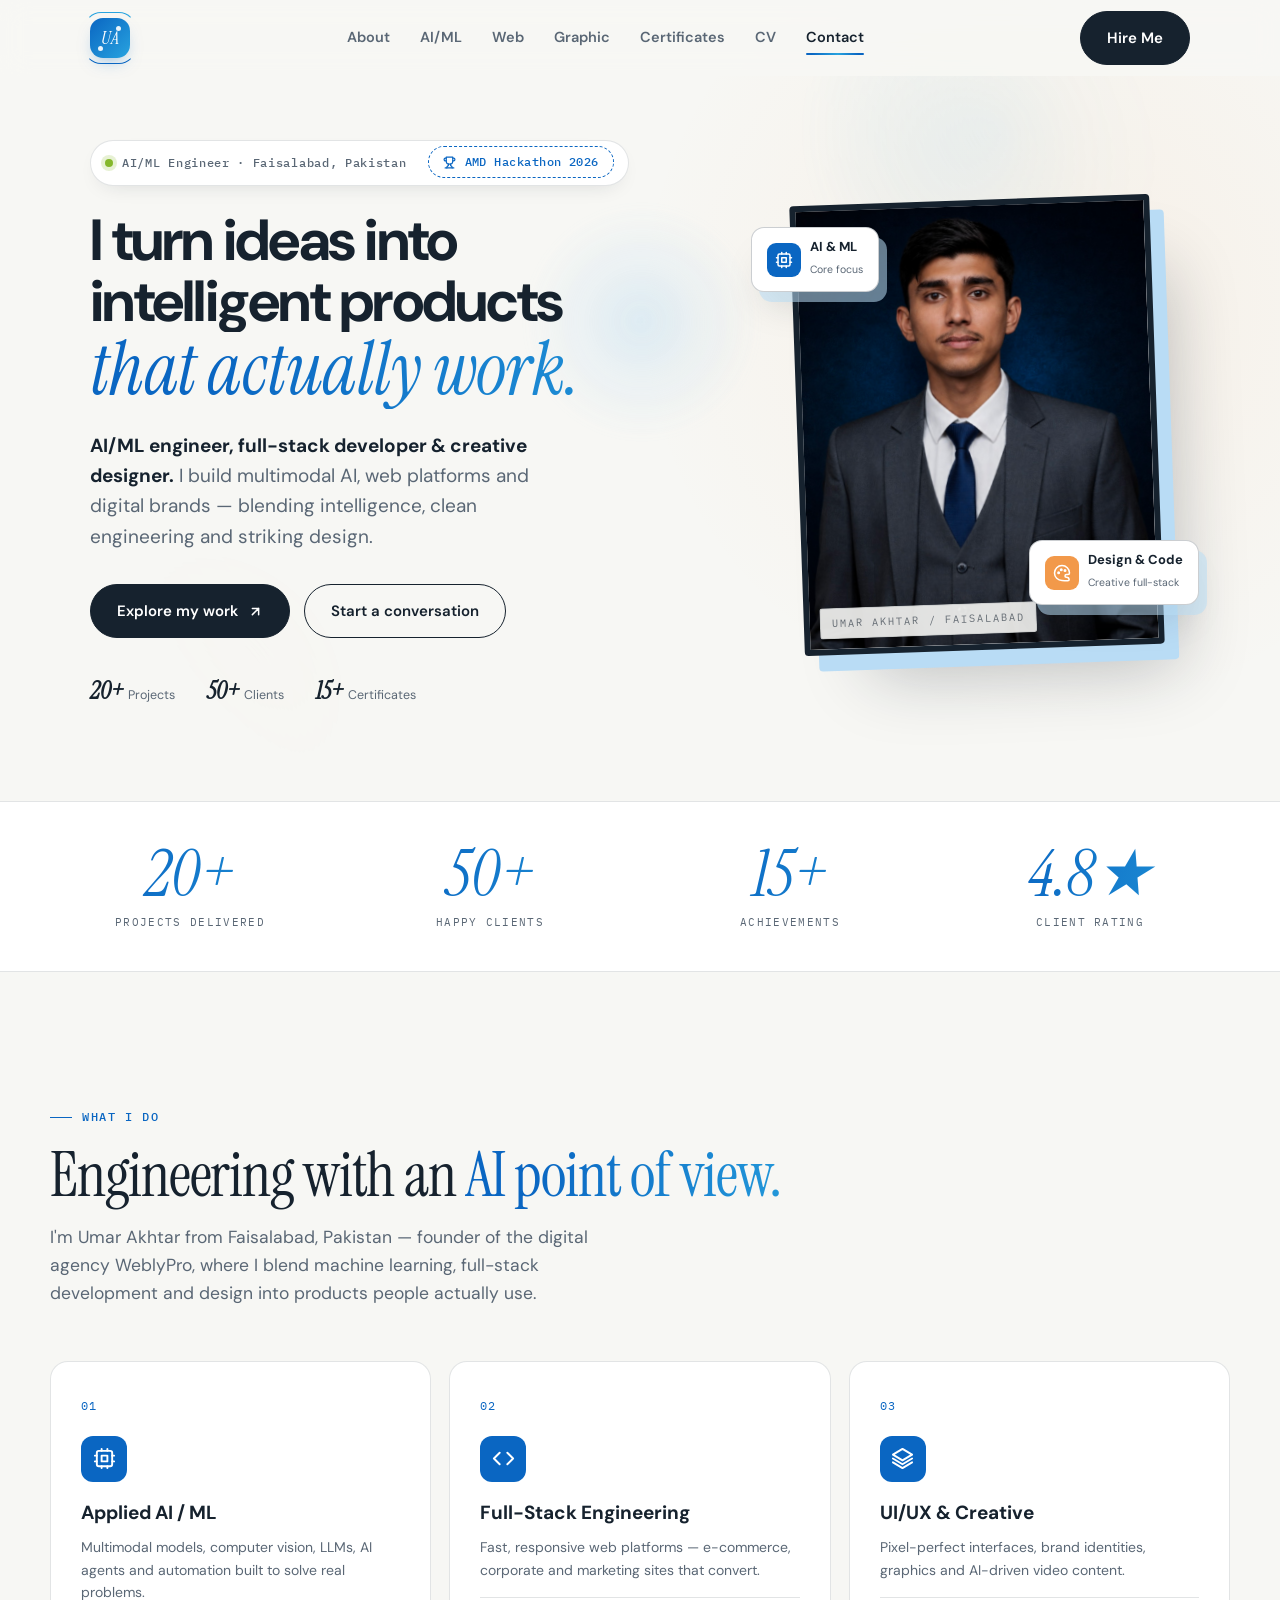
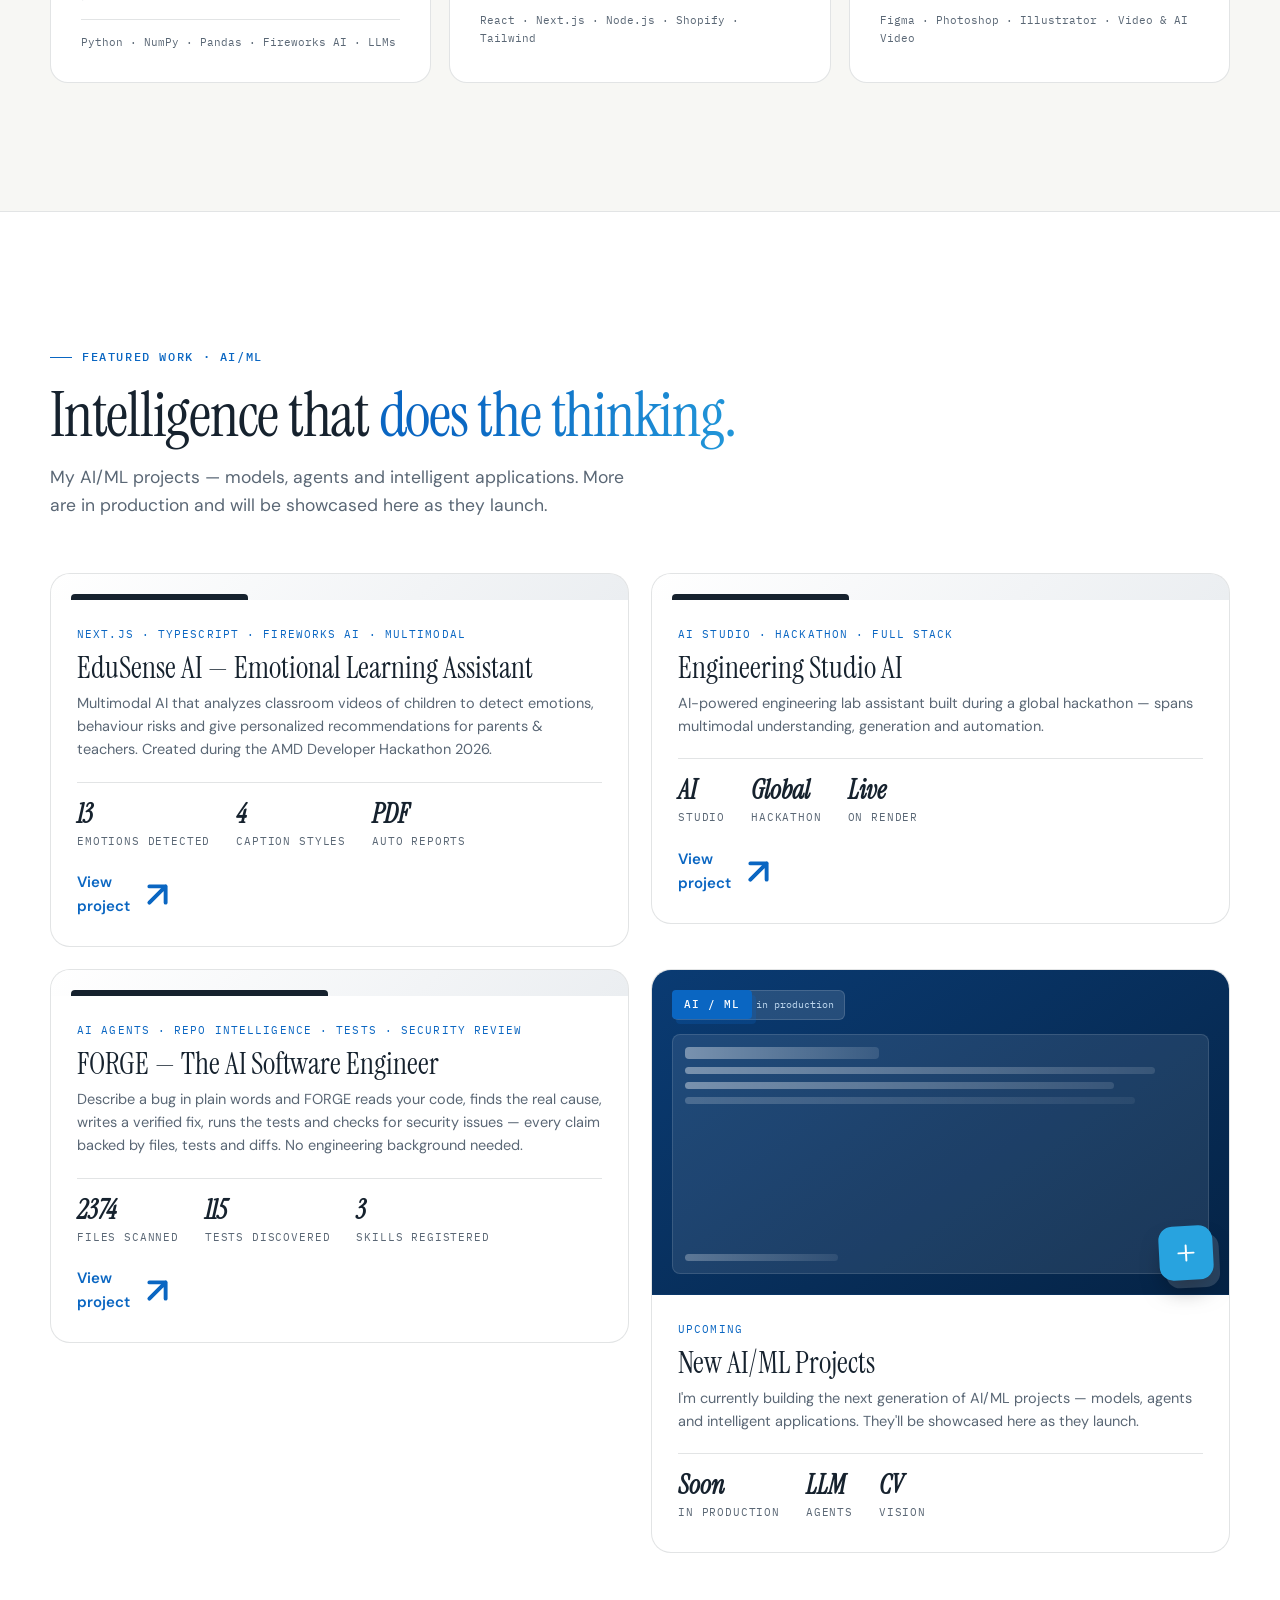
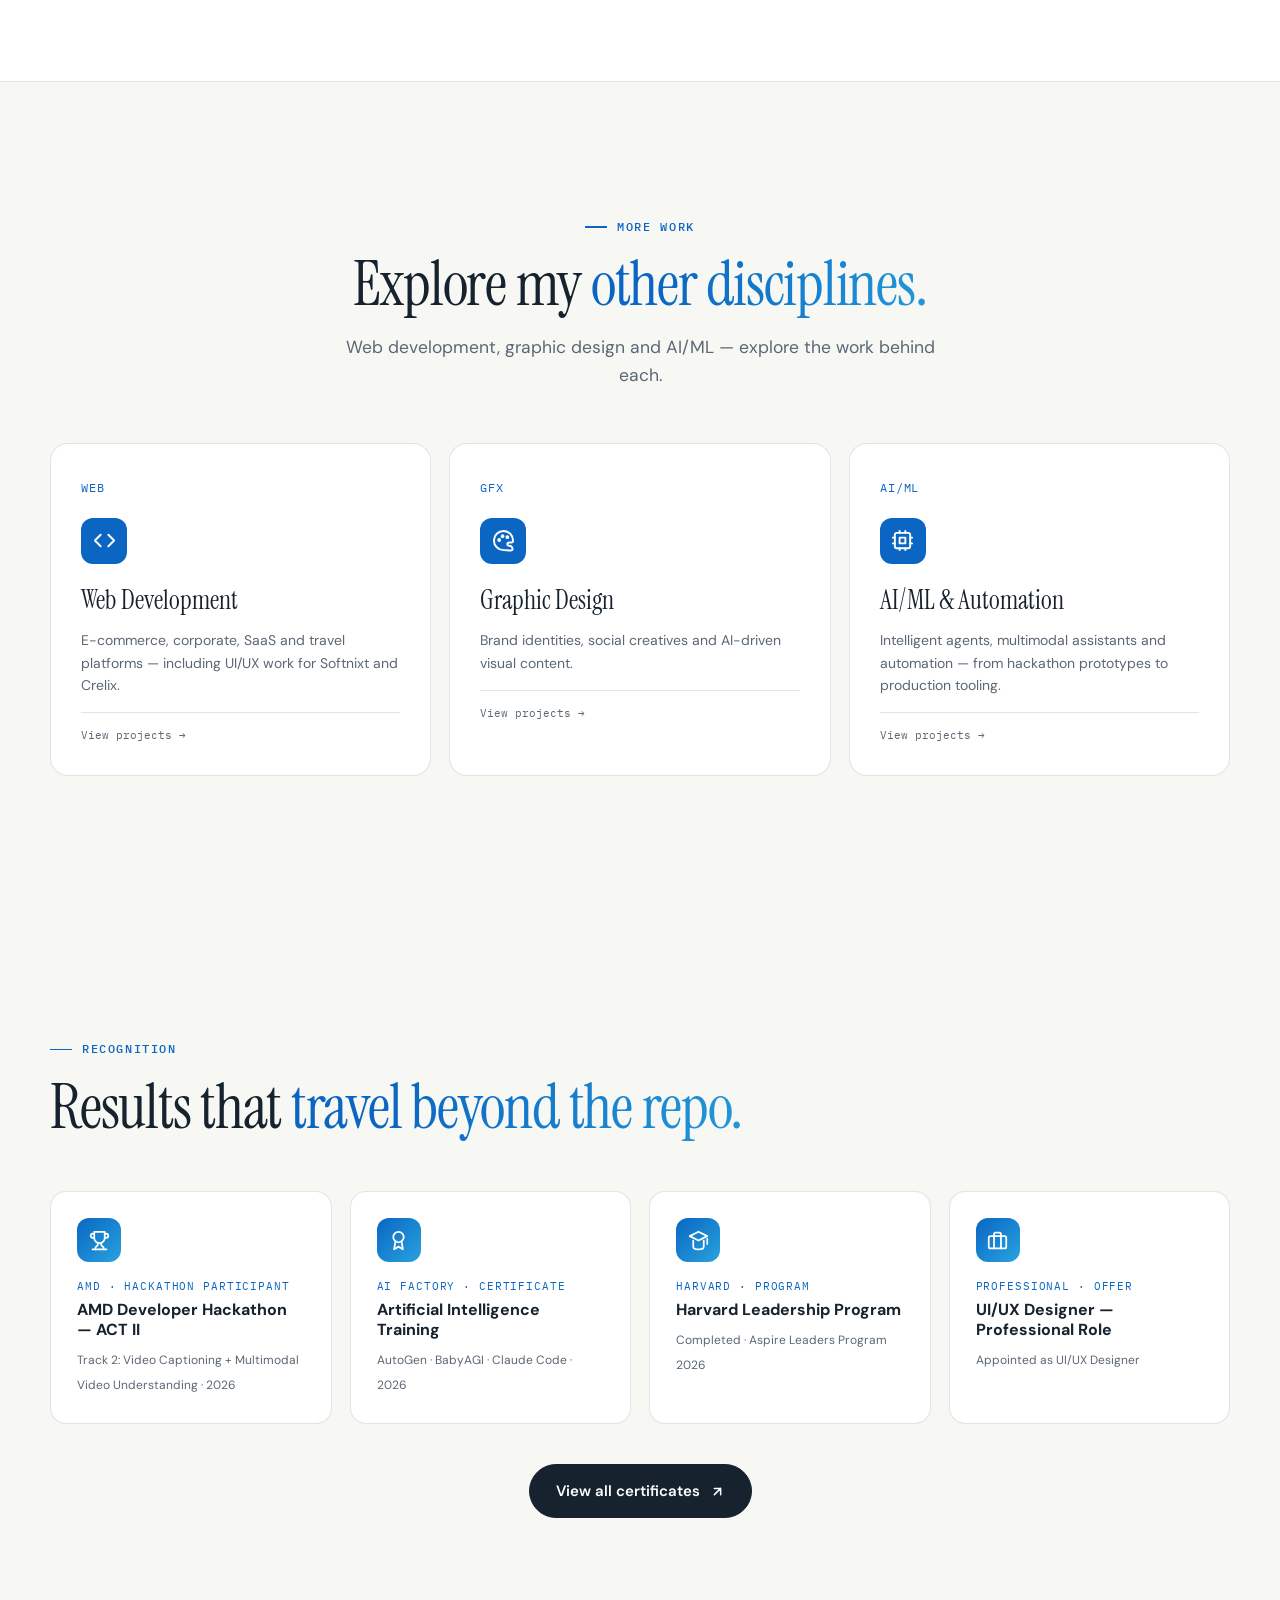
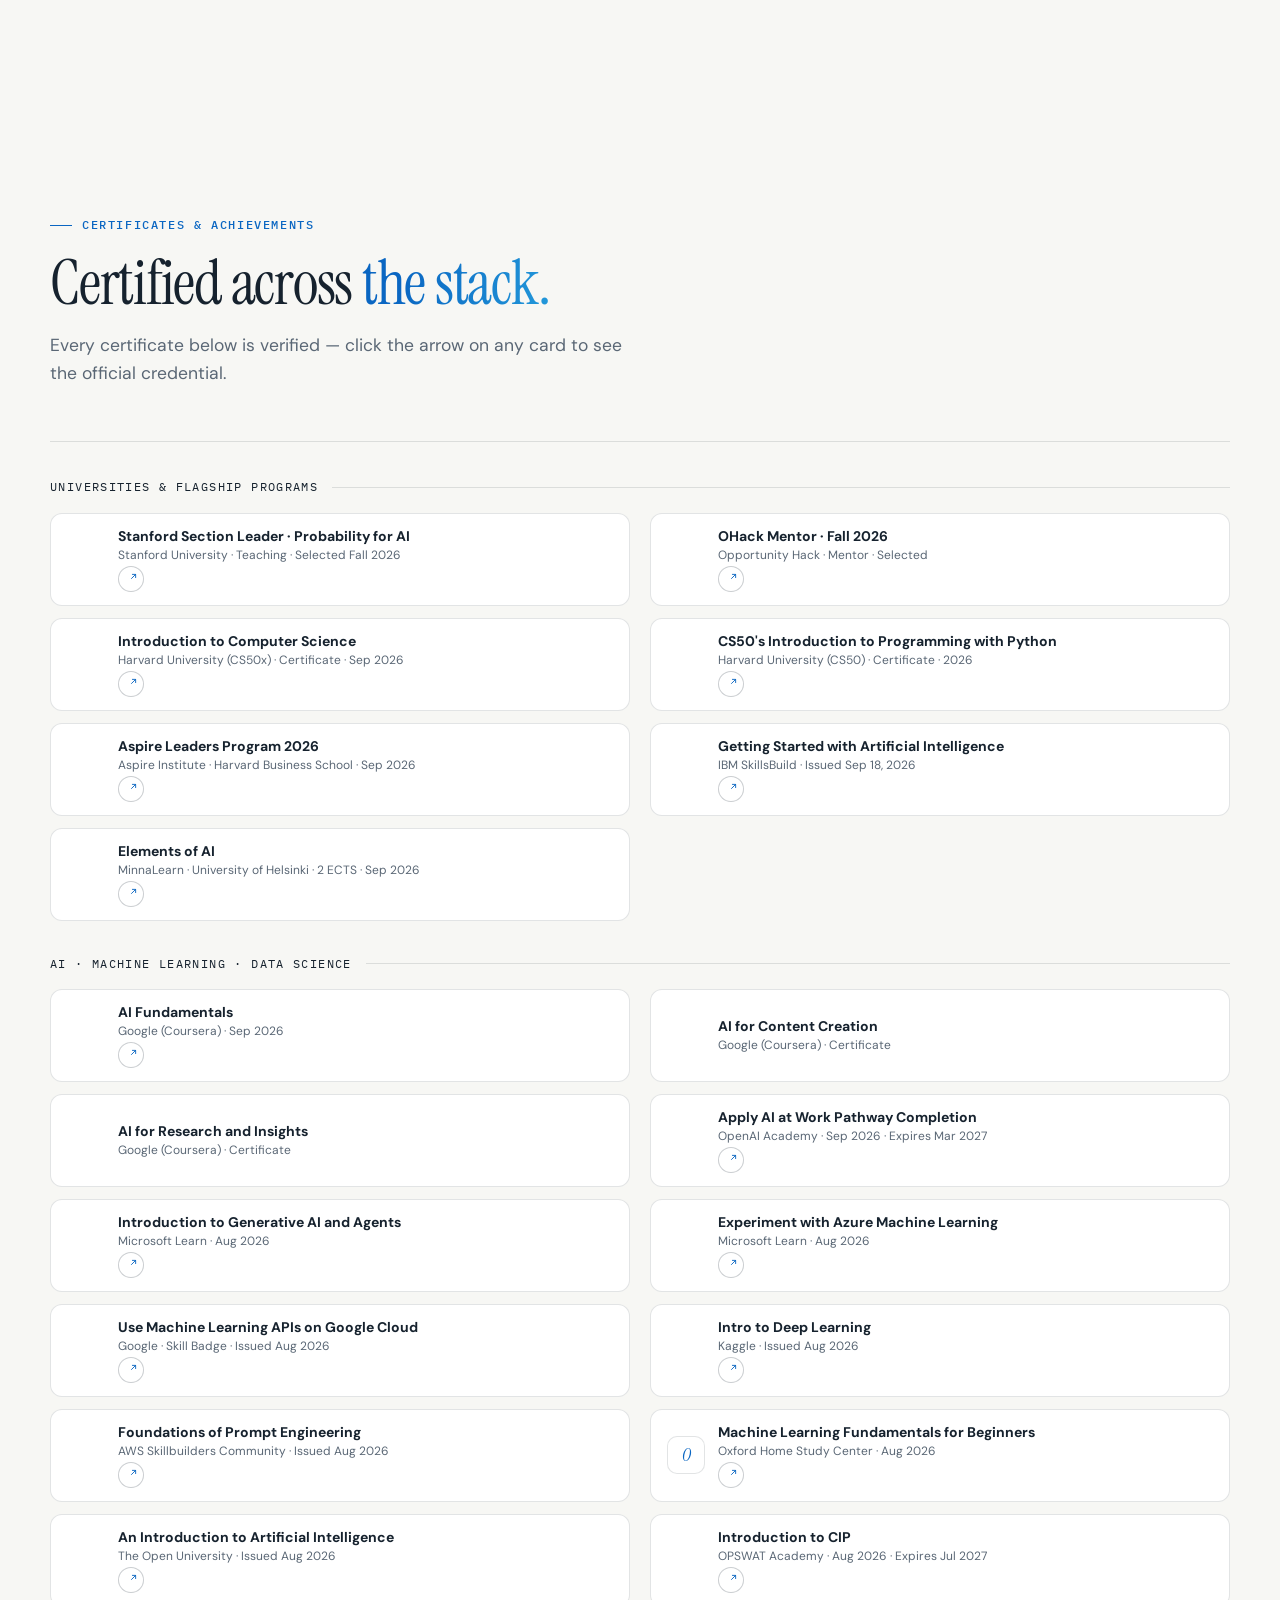
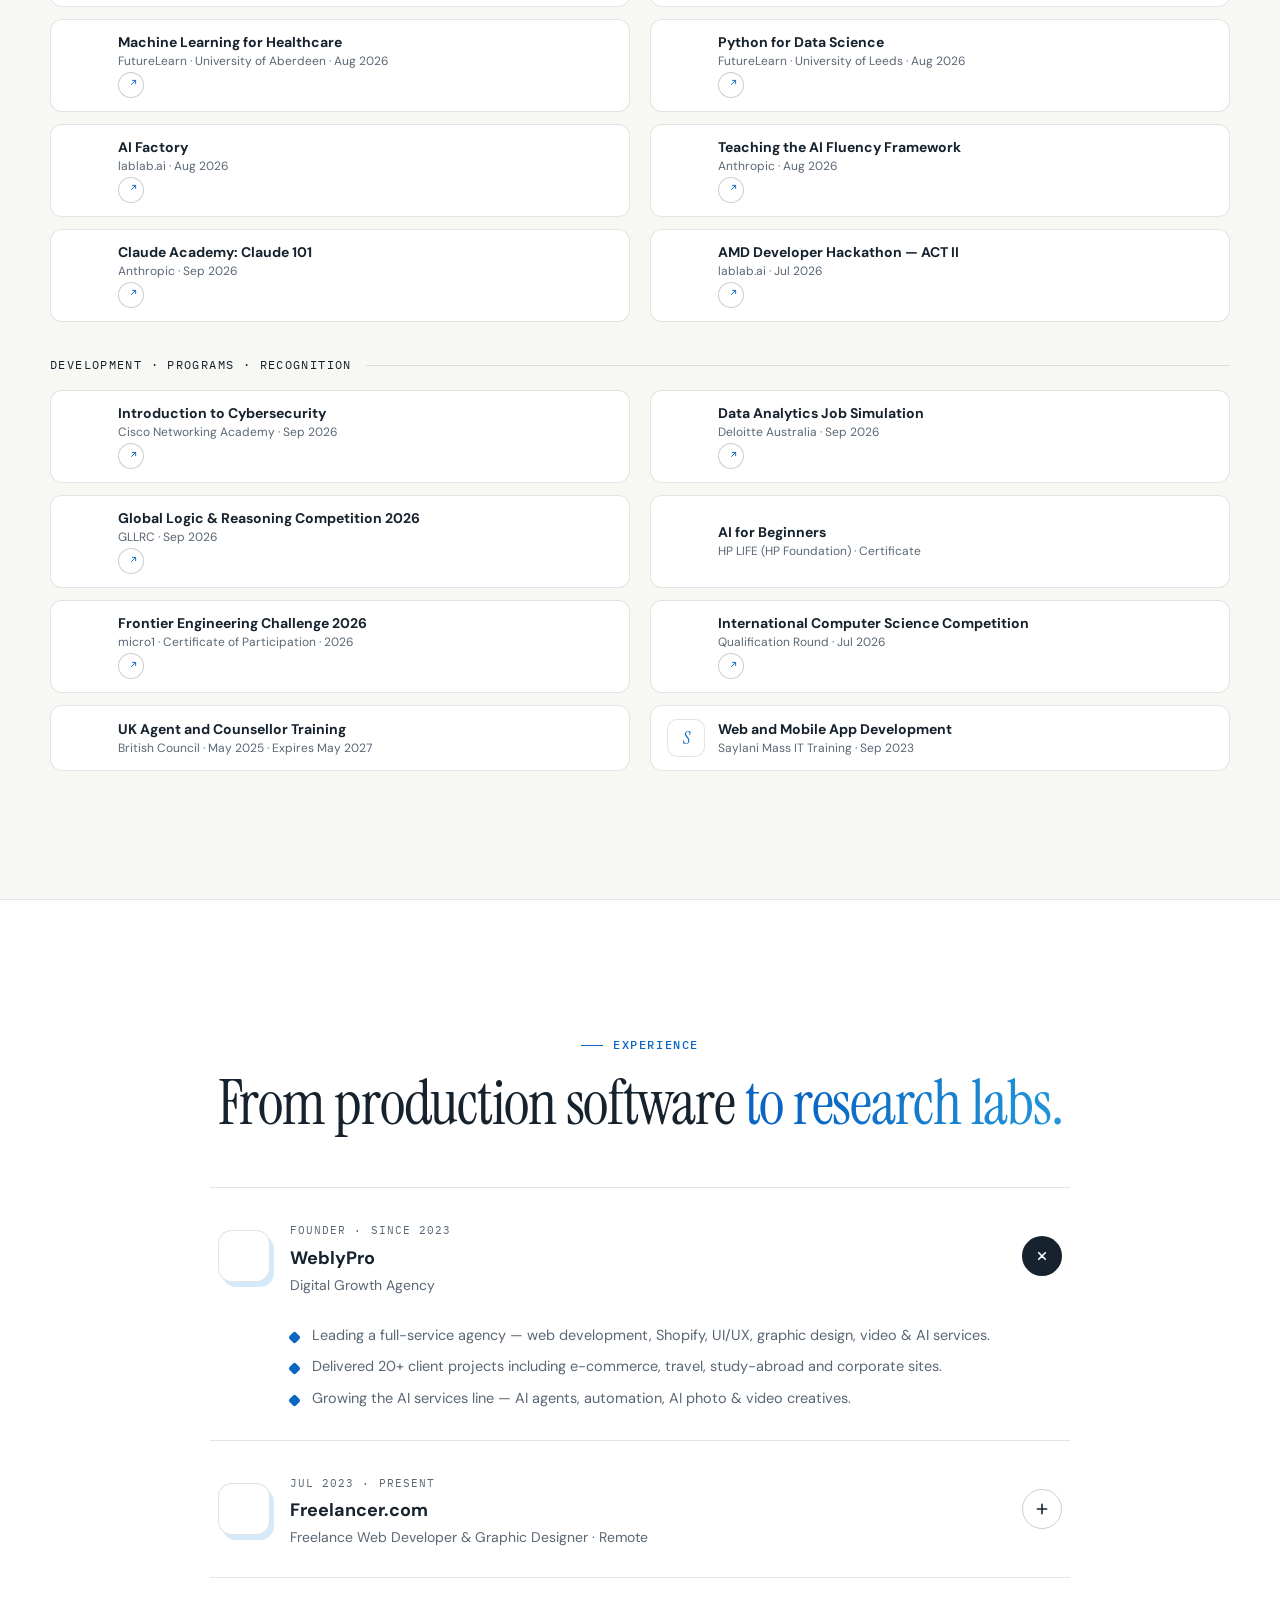
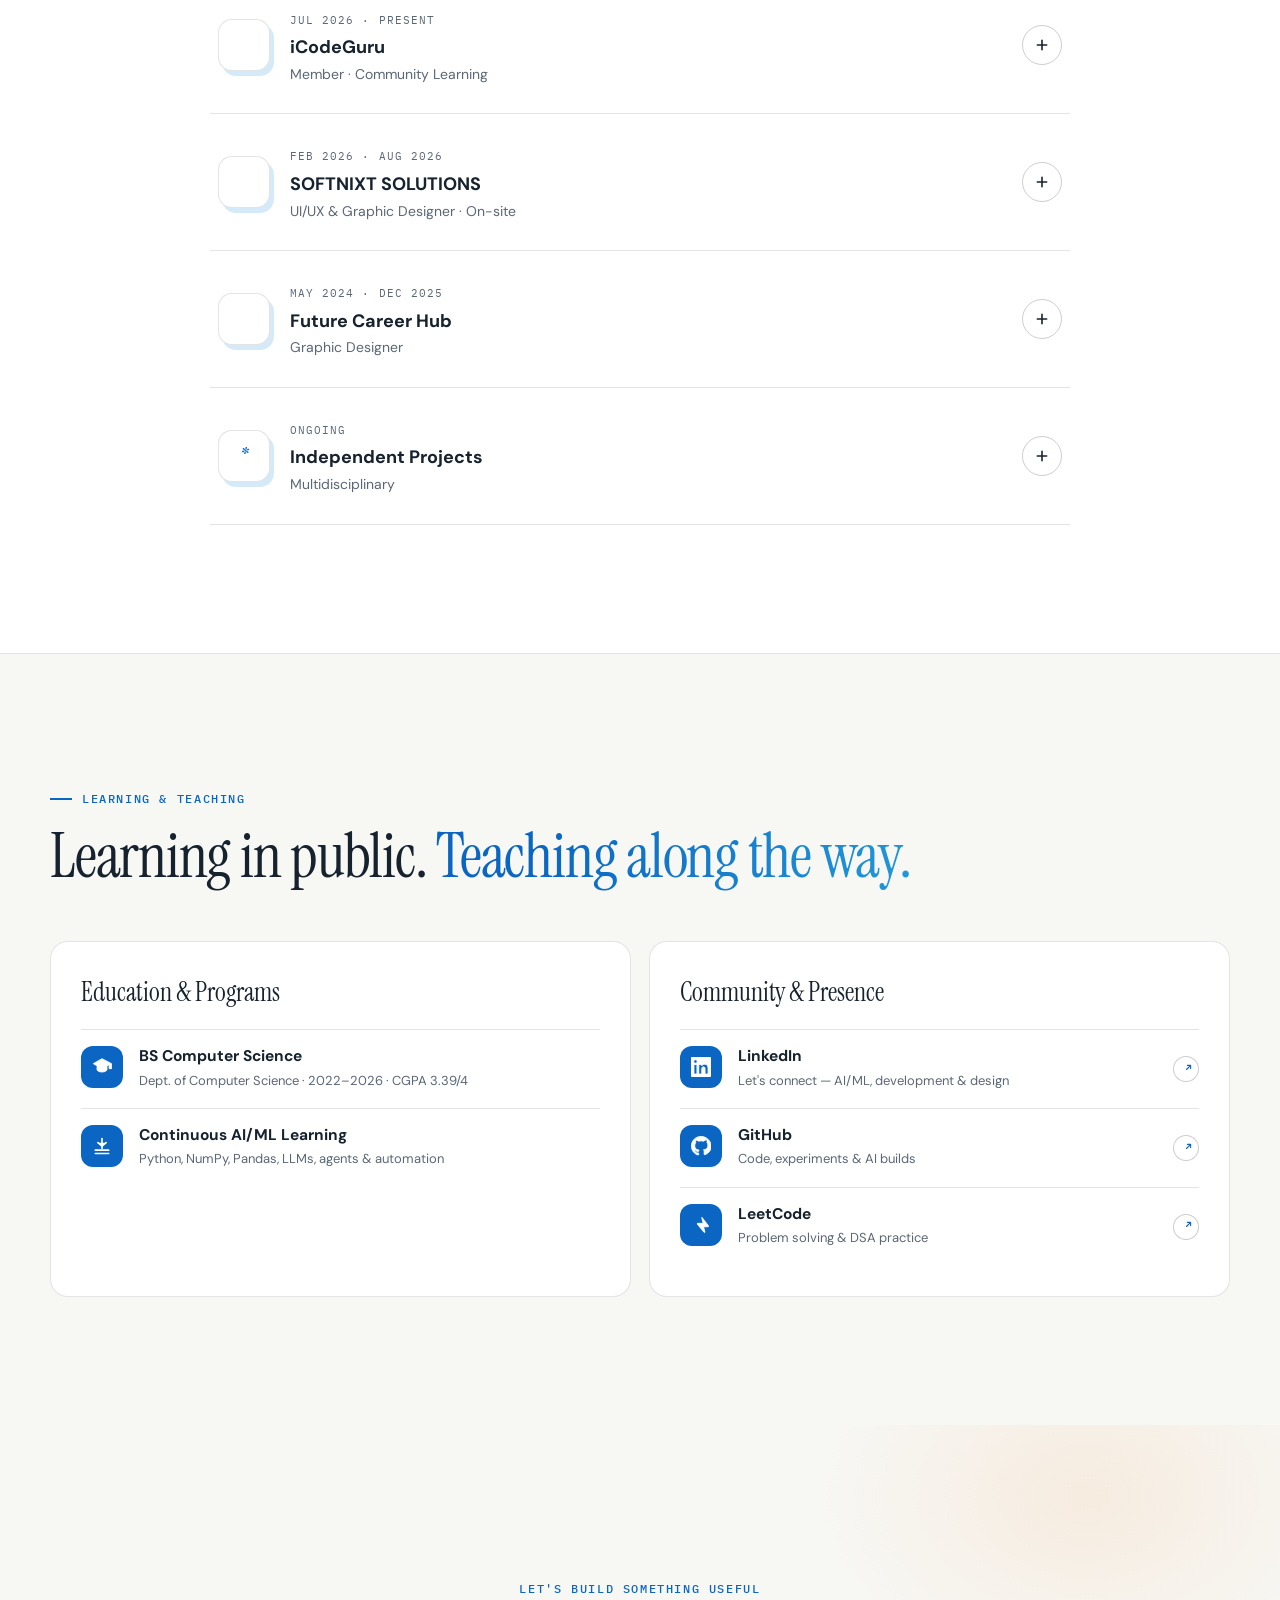
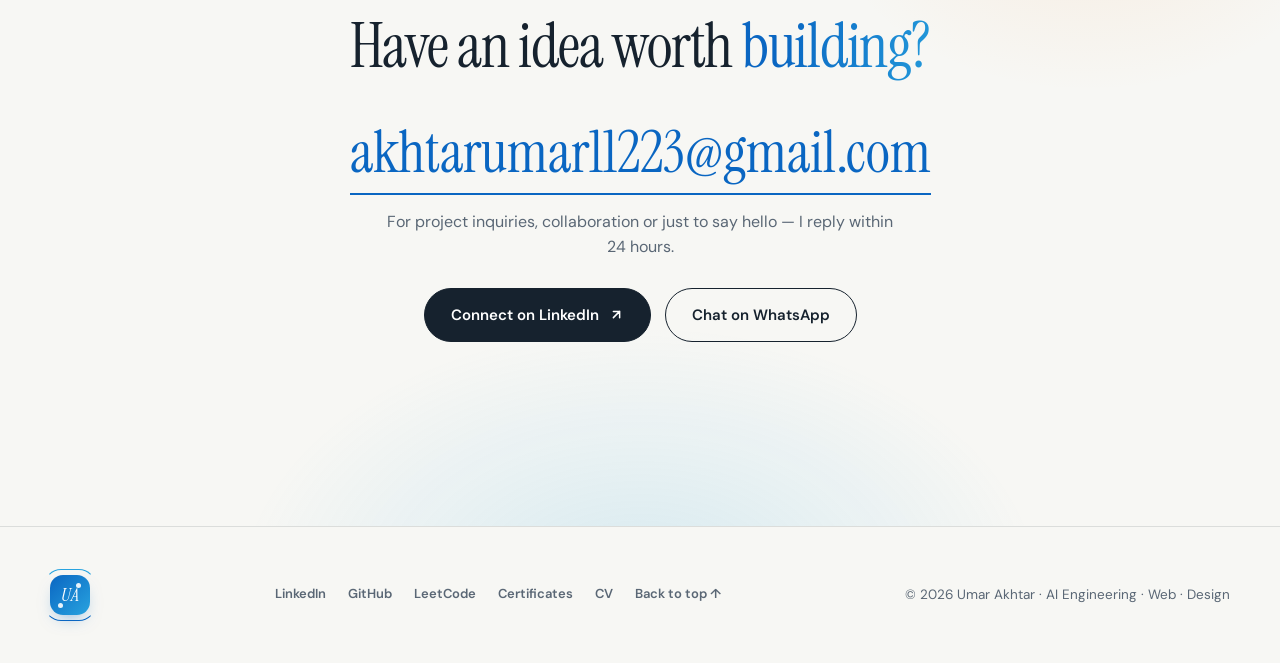
==== index.html @ bfa689cb "Point EduSense AI and Engineering Studio AI to lablab project pages" ====
<!DOCTYPE html>
<html lang="en">
<head>
 <meta charset="UTF-8" />
 <meta name="viewport" content="width=device-width, initial-scale=1" />
 <title>Umar Akhtar — AI/ML Engineer, Full-Stack Developer &amp; Creative Designer</title>
 <meta name="description" content="Umar Akhtar — AI/ML Engineer, Full-Stack Web Developer, UI/UX and Graphic Designer from Faisalabad, Pakistan. Building intelligent products with clean engineering and striking design." />
 <meta name="keywords" content="Umar Akhtar, AI ML Engineer, Full Stack Developer, UI UX Designer, Graphic Designer, Portfolio, Faisalabad, Harvard Leadership" />
 <meta name="author" content="Umar Akhtar" />
 <meta property="og:type" content="website" />
 <meta property="og:title" content="Umar Akhtar | AI/ML Engineer &amp; Creative Designer" />
 <meta property="og:description" content="AI/ML, Full-Stack Development, UI/UX and Graphic Design portfolio." />

 <link rel="preconnect" href="https://fonts.googleapis.com" />
 <link rel="preconnect" href="https://fonts.gstatic.com" crossorigin />
 <link href="https://fonts.googleapis.com/css2?family=DM+Sans:wght@400;500;600;700&family=Instrument+Serif:ital@0;1&family=IBM+Plex+Mono:wght@400;500;600&display=swap" rel="stylesheet" />
 <link rel="stylesheet" href="css/style.css" />
 <link rel="icon" type="image/svg+xml" href="assets/favicon.svg" />
</head>
<body>

 <div class="scroll-progress" id="scrollProgress"></div>

 <!-- ================= NAVBAR ================= -->
 <nav class="nav" id="nav">
  <div class="container nav-inner">
   <a href="#top" class="brand">
    <span class="brand-mark">UA<i class="mark-dot d1"></i><i class="mark-dot d2"></i></span>
   </a>
   <div class="nav-links" id="navLinks">
    <a href="#about">About</a>
    <a href="#projects" class="active">AI/ML</a>
    <a href="web.html">Web</a>
    <a href="graphic.html">Graphic</a>
    <a href="#certificates">Certificates</a>
    <a href="assets/Umar_Akhtar_CV.pdf" target="_blank" rel="noopener">CV</a>
    <a href="#contact">Contact</a>
   </div>
   <a href="#contact" class="nav-cta btn btn-primary">Hire Me</a>
   <button class="nav-toggle" id="navToggle" aria-label="Menu">
    <span></span><span></span><span></span>
   </button>
  </div>
 </nav>

 <!-- ================= HERO ================= -->
 <header class="hero" id="top">
  <div class="hero-blobs" aria-hidden="true"><span class="blob-1"></span><span class="blob-2"></span><span class="blob-3"></span></div>
  <div class="container hero-inner">
   <div>
    <span class="hero-badge">
     <span class="status-dot"></span>
     AI/ML Engineer · Faisalabad, Pakistan
     <span class="award-pill"><svg style="width:13px;height:13px;" viewBox="0 0 24 24" fill="none" stroke="currentColor" stroke-width="2.2" stroke-linecap="round" stroke-linejoin="round"><path d="M6 9H4.5a2.5 2.5 0 0 1 0-5H6"/><path d="M18 9h1.5a2.5 2.5 0 0 0 0-5H18"/><path d="M4 22h16"/><path d="M10 14.66V17c0 .55-.47.98-.97 1.21C7.85 18.75 7 20.24 7 22"/><path d="M14 14.66V17c0 .55.47.98.97 1.21C16.15 18.75 17 20.24 17 22"/><path d="M18 2H6v7a6 6 0 0 0 12 0V2z"/></svg> AMD Hackathon 2026</span>
    </span>
    <h1>
     <span class="line"><span>I turn ideas into</span></span>
     <span class="line"><span>intelligent products</span></span>
     <span class="line"><span><span class="grad-text">that actually work.</span></span></span>
    </h1>
    <p class="hero-sub">
     <b>AI/ML engineer, full-stack developer &amp; creative designer.</b> I build multimodal
     AI, web platforms and digital brands — blending intelligence, clean engineering and
     striking design.
    </p>
    <div class="hero-cta">
     <a href="#projects" class="btn btn-primary">
      Explore my work
      <svg viewBox="0 0 24 24" fill="none" stroke="currentColor" stroke-width="2.4" stroke-linecap="round" stroke-linejoin="round"><path d="M7 7h10v10M7 17 17 7"/></svg>
     </a>
     <a href="#contact" class="btn btn-ghost">Start a conversation</a>
    </div>
    <div class="hero-stats" style="display:flex;flex-wrap:wrap;gap:12px 32px;">
     <div class="stat" style="font-family:var(--serif);font-style:italic;font-size:24px;"><b>20+</b>&nbsp;<span style="font-family:var(--sans);font-style:normal;font-size:12.5px;color:var(--muted);">Projects</span></div>
     <div class="stat" style="font-family:var(--serif);font-style:italic;font-size:24px;"><b>50+</b>&nbsp;<span style="font-family:var(--sans);font-style:normal;font-size:12.5px;color:var(--muted);">Clients</span></div>
     <div class="stat" style="font-family:var(--serif);font-style:italic;font-size:24px;"><b>15+</b>&nbsp;<span style="font-family:var(--sans);font-style:normal;font-size:12.5px;color:var(--muted);">Certificates</span></div>
    </div>
   </div>

   <div class="hero-visual">
    <div class="photo-frame">
     <img class="parallax" src="assets/profile.jpg" alt="Umar Akhtar" data-parallax onerror="this.style.display='none'" />
     <div class="photo-caption">Umar Akhtar / Faisalabad</div>
    </div>
    <div class="float-chip chip-tl">
     <span class="ic"><svg viewBox="0 0 24 24" fill="none" stroke="currentColor" stroke-width="2" stroke-linecap="round" stroke-linejoin="round"><rect x="4" y="4" width="16" height="16" rx="2"/><rect x="9" y="9" width="6" height="6"/><path d="M15 2v2M15 20v2M2 15h2M2 9h2M20 15h2M20 9h2M9 2v2M9 20v2"/></svg></span>
     <div><b>AI &amp; ML</b><span>Core focus</span></div>
    </div>
    <div class="float-chip chip-br">
     <span class="ic"><svg viewBox="0 0 24 24" fill="none" stroke="currentColor" stroke-width="2" stroke-linecap="round" stroke-linejoin="round"><path d="M12 22a10 10 0 1 1 10-10c0 1.5-1 2-2 2h-2c-1.2 0-2 .8-2 2 0 .9.6 1.5 1.5 1.5H18c1.4 0 3.5 1 3.5 3.5S16 22 12 22z"/><circle cx="7.5" cy="11.5" r="1"/><circle cx="11" cy="7.5" r="1"/><circle cx="16" cy="8.5" r="1"/></svg></span>
     <div><b>Design &amp; Code</b><span>Creative full-stack</span></div>
    </div>
   </div>
  </div>
 </header>

 <!-- ================= PROOF BAR ================= -->
 <div class="proof">
  <div class="shell proof-grid">
   <div class="proof-item"><div class="num" data-count="20" data-suffix="+">0</div><div class="lbl">Projects delivered</div></div>
   <div class="proof-item"><div class="num" data-count="50" data-suffix="+">0</div><div class="lbl">Happy clients</div></div>
   <div class="proof-item"><div class="num" data-count="15" data-suffix="+">0</div><div class="lbl">Achievements</div></div>
   <div class="proof-item"><div class="num" data-count="4.8" data-suffix="★">0</div><div class="lbl">Client rating</div></div>
  </div>
 </div>

 <!-- ================= ABOUT ================= -->
 <section class="section" id="about">
  <div class="shell">
   <div class="sec-head">
    <span class="eyebrow">What I do</span>
    <h2 class="sec-title">Engineering with an <span class="grad-text">AI point of view.</span></h2>
    <p class="sec-lead">I'm Umar Akhtar from Faisalabad, Pakistan — founder of the digital agency WeblyPro, where I blend machine learning, full-stack development and design into products people actually use.</p>
   </div>
   <div class="cap-grid">
    <div class="cap-card reveal">
     <span class="idx">01</span>
     <span class="ic"><svg viewBox="0 0 24 24" fill="none" stroke="currentColor" stroke-width="2" stroke-linecap="round" stroke-linejoin="round"><rect x="4" y="4" width="16" height="16" rx="2"/><rect x="9" y="9" width="6" height="6"/><path d="M15 2v2M15 20v2M2 15h2M2 9h2M20 15h2M20 9h2M9 2v2M9 20v2"/></svg></span>
     <h3>Applied AI / ML</h3>
     <p>Multimodal models, computer vision, LLMs, AI agents and automation built to solve real problems.</p>
     <div class="stack">Python · NumPy · Pandas · Fireworks AI · LLMs</div>
    </div>
    <div class="cap-card reveal">
     <span class="idx">02</span>
     <span class="ic"><svg viewBox="0 0 24 24" fill="none" stroke="currentColor" stroke-width="2" stroke-linecap="round" stroke-linejoin="round"><path d="m16 18 6-6-6-6M8 6l-6 6 6 6"/></svg></span>
     <h3>Full-Stack Engineering</h3>
     <p>Fast, responsive web platforms — e-commerce, corporate and marketing sites that convert.</p>
     <div class="stack">React · Next.js · Node.js · Shopify · Tailwind</div>
    </div>
    <div class="cap-card reveal">
     <span class="idx">03</span>
     <span class="ic"><svg viewBox="0 0 24 24" fill="none" stroke="currentColor" stroke-width="2" stroke-linecap="round" stroke-linejoin="round"><path d="m12 2 10 6-10 6L2 8z"/><path d="m2 12 10 6 10-6"/><path d="m2 16 10 6 10-6"/></svg></span>
     <h3>UI/UX &amp; Creative</h3>
     <p>Pixel-perfect interfaces, brand identities, graphics and AI-driven video content.</p>
     <div class="stack">Figma · Photoshop · Illustrator · Video &amp; AI Video</div>
    </div>
   </div>
  </div>
 </section>

 <!-- ================= AI/ML PROJECTS ================= -->
 <section class="section section-alt" id="projects">
  <div class="shell">
   <div class="sec-head">
    <span class="eyebrow">Featured work · AI/ML</span>
    <h2 class="sec-title">Intelligence that <span class="grad-text">does the thinking.</span></h2>
    <p class="sec-lead">My AI/ML projects — models, agents and intelligent applications. More are in production and will be showcased here as they launch.</p>
   </div>

   <div class="projects-grid">

    <article class="project-card reveal">
     <div class="project-screenshot-wrapper">
      <img class="project-screenshot" src="https://res.cloudinary.com/dxx12rebk/image/upload/v1789370815/edusense_ai.png" alt="EduSense AI project screenshot" loading="lazy" />
      <span class="project-tag">AI / ML · Hackathon</span>
     </div>
     <div class="project-body">
      <div class="roles">Next.js · TypeScript · Fireworks AI · Multimodal</div>
      <h3>EduSense AI — Emotional Learning Assistant</h3>
      <p>Multimodal AI that analyzes classroom videos of children to detect emotions, behaviour risks and give personalized recommendations for parents &amp; teachers. Created during the AMD Developer Hackathon 2026.</p>
      <div class="project-metrics">
       <div><b>13</b><span>Emotions detected</span></div>
       <div><b>4</b><span>Caption styles</span></div>
       <div><b>PDF</b><span>Auto reports</span></div>
      </div>
<div class="project-links">
        <a class="btn-link" href="https://lablab.ai/ai-hackathons/amd-developer-hackathon-act-ii/innovaite/edusense-ai" target="_blank" rel="noopener">View project <svg viewBox="0 0 24 24" fill="none" stroke="currentColor" stroke-width="2.4" stroke-linecap="round" stroke-linejoin="round"><path d="M7 7h10v10M7 17 17 7"/></svg></a>
       </div>
     </div>
    </article>

    <article class="project-card reveal">
     <div class="project-screenshot-wrapper">
      <img class="project-screenshot" src="https://res.cloudinary.com/dxx12rebk/image/upload/v1789370816/engineering_ai.png" alt="Engineering Studio AI project screenshot" loading="lazy" />
      <span class="project-tag">AI / ML · Hackathon</span>
     </div>
     <div class="project-body">
      <div class="roles">AI Studio · Hackathon · Full Stack</div>
      <h3>Engineering Studio AI</h3>
      <p>AI-powered engineering lab assistant built during a global hackathon — spans multimodal understanding, generation and automation.</p>
      <div class="project-metrics">
       <div><b>AI</b><span>Studio</span></div>
       <div><b>Global</b><span>Hackathon</span></div>
       <div><b>Live</b><span>on Render</span></div>
      </div>
      <div class="project-links">
       <a class="btn-link" href="https://lablab.ai/ai-hackathons/nativebuilder-build-without-limits/x-dark-x/engineering-studio-ai-multi-agent-design-system" target="_blank" rel="noopener">View project <svg viewBox="0 0 24 24" fill="none" stroke="currentColor" stroke-width="2.4" stroke-linecap="round" stroke-linejoin="round"><path d="M7 7h10v10M7 17 17 7"/></svg></a>
      </div>
     </div>
    </article>

    <article class="project-card reveal">
     <div class="project-screenshot-wrapper">
      <img class="project-screenshot" src="https://res.cloudinary.com/dxx12rebk/image/upload/v1791270252/Forge-AI.png" alt="FORGE AI software engineer project screenshot" loading="lazy" />
      <span class="project-tag">AI / ML · IBM BOB 2 Hackathon</span>
     </div>
     <div class="project-body">
      <div class="roles">AI Agents · Repo Intelligence · Tests · Security Review</div>
      <h3>FORGE — The AI Software Engineer</h3>
      <p>Describe a bug in plain words and FORGE reads your code, finds the real cause, writes a verified fix, runs the tests and checks for security issues — every claim backed by files, tests and diffs. No engineering background needed.</p>
      <div class="project-metrics">
       <div><b>2374</b><span>Files scanned</span></div>
       <div><b>115</b><span>Tests discovered</span></div>
       <div><b>3</b><span>Skills registered</span></div>
      </div>
      <div class="project-links">
       <a class="btn-link" href="https://lablab.ai/ai-hackathons/ibm-bob-2-hackathon/forge-official/forge-ai-software-engineer" target="_blank" rel="noopener">View project <svg viewBox="0 0 24 24" fill="none" stroke="currentColor" stroke-width="2.4" stroke-linecap="round" stroke-linejoin="round"><path d="M7 7h10v10M7 17 17 7"/></svg></a>
      </div>
     </div>
    </article>

    <article class="project-card reveal">
     <div class="browser-vis dark">
      <div class="browser-bar"><i></i><i></i><i></i><span>ai · in production</span></div>
      <div class="page-skeleton"><i></i><i></i><i></i><i></i><i></i></div>
      <span class="project-tag live">AI / ML</span>
      <span class="watermark-ic"><svg viewBox="0 0 24 24" fill="none" stroke="currentColor" stroke-width="1.8" stroke-linecap="round" stroke-linejoin="round"><path d="M12 5v14M5 12h14"/></svg></span>
     </div>
     <div class="project-body">
      <div class="roles">Upcoming</div>
      <h3>New AI/ML Projects</h3>
      <p>I'm currently building the next generation of AI/ML projects — models, agents and intelligent applications. They'll be showcased here as they launch.</p>
      <div class="project-metrics">
       <div><b>Soon</b><span>In production</span></div>
       <div><b>LLM</b><span>Agents</span></div>
       <div><b>CV</b><span>Vision</span></div>
      </div>
     </div>
    </article>

   </div>
  </div>
 </section>

 <!-- ================= MORE WORK (other disciplines) ================= -->
 <section class="section" id="more-work">
  <div class="shell">
   <div class="sec-head center">
    <span class="eyebrow">More work</span>
    <h2 class="sec-title">Explore my <span class="grad-text">other disciplines.</span></h2>
    <p class="sec-lead">Web development, graphic design and AI/ML — explore the work behind each.</p>
   </div>
   <div class="cap-grid">
    <a class="cap-card reveal" href="web.html" style="display:block;text-decoration:none;">
     <span class="idx">WEB</span>
     <span class="ic"><svg viewBox="0 0 24 24" fill="none" stroke="currentColor" stroke-width="2" stroke-linecap="round" stroke-linejoin="round"><path d="m16 18 6-6-6-6M8 6l-6 6 6 6"/></svg></span>
     <h3 style="font-family:var(--serif);font-size:26px;font-weight:400;">Web Development</h3>
     <p>E-commerce, corporate, SaaS and travel platforms — including UI/UX work for Softnixt and Crelix.</p>
     <div class="stack">View projects →</div>
    </a>
    <a class="cap-card reveal" href="graphic.html" style="display:block;text-decoration:none;">
     <span class="idx">GFX</span>
     <span class="ic"><svg viewBox="0 0 24 24" fill="none" stroke="currentColor" stroke-width="2" stroke-linecap="round" stroke-linejoin="round"><path d="M12 22a10 10 0 1 1 10-10c0 1.5-1 2-2 2h-2c-1.2 0-2 .8-2 2 0 .9.6 1.5 1.5 1.5H18c1.4 0 3.5 1 3.5 3.5S16 22 12 22z"/><circle cx="7.5" cy="11.5" r="1"/><circle cx="11" cy="7.5" r="1"/><circle cx="16" cy="8.5" r="1"/></svg></span>
     <h3 style="font-family:var(--serif);font-size:26px;font-weight:400;">Graphic Design</h3>
     <p>Brand identities, social creatives and AI-driven visual content.</p>
     <div class="stack">View projects →</div>
    </a>
    <a class="cap-card reveal" href="#projects" style="display:block;text-decoration:none;">
     <span class="idx">AI/ML</span>
     <span class="ic"><svg viewBox="0 0 24 24" fill="none" stroke="currentColor" stroke-width="2" stroke-linecap="round" stroke-linejoin="round"><rect x="4" y="4" width="16" height="16" rx="2"/><rect x="9" y="9" width="6" height="6"/><path d="M9 2v2M15 2v2M9 20v2M15 20v2M2 9h2M2 15h2M20 9h2M20 15h2"/></svg></span>
     <h3 style="font-family:var(--serif);font-size:26px;font-weight:400;">AI/ML &amp; Automation</h3>
     <p>Intelligent agents, multimodal assistants and automation — from hackathon prototypes to production tooling.</p>
     <div class="stack">View projects →</div>
    </a>
   </div>
  </div>
 </section>

 <!-- ================= RECOGNITION ================= -->
 <section class="section" id="recognition">
  <div class="shell">
   <div class="sec-head">
    <span class="eyebrow">Recognition</span>
    <h2 class="sec-title">Results that <span class="grad-text">travel beyond the repo.</span></h2>
   </div>
   <div class="rec-grid">
    <div class="rec-cell reveal">
     <span class="trophy"><svg viewBox="0 0 24 24" fill="none" stroke="currentColor" stroke-width="2" stroke-linecap="round" stroke-linejoin="round"><path d="M6 9H4.5a2.5 2.5 0 0 1 0-5H6"/><path d="M18 9h1.5a2.5 2.5 0 0 0 0-5H18"/><path d="M4 22h16"/><path d="M10 14.66V17c0 .55-.47.98-.97 1.21C7.85 18.75 7 20.24 7 22"/><path d="M14 14.66V17c0 .55.47.98.97 1.21C16.15 18.75 17 20.24 17 22"/><path d="M18 2H6v7a6 6 0 0 0 12 0V2z"/></svg></span>
     <div class="org">AMD · Hackathon Participant</div>
     <h3>AMD Developer Hackathon — ACT II</h3>
     <span class="date">Track 2: Video Captioning + Multimodal Video Understanding · 2026</span>
    </div>
    <div class="rec-cell reveal">
     <span class="trophy"><svg viewBox="0 0 24 24" fill="none" stroke="currentColor" stroke-width="2" stroke-linecap="round" stroke-linejoin="round"><circle cx="12" cy="8" r="6"/><path d="M15.5 13 17 22l-5-3-5 3 1.5-9"/></svg></span>
     <div class="org">AI Factory · Certificate</div>
     <h3>Artificial Intelligence Training</h3>
     <span class="date">AutoGen · BabyAGI · Claude Code · 2026</span>
    </div>
    <div class="rec-cell reveal">
     <span class="trophy"><svg viewBox="0 0 24 24" fill="none" stroke="currentColor" stroke-width="2" stroke-linecap="round" stroke-linejoin="round"><path d="M22 10v6"/><path d="M12 2 2 7l10 5 10-5-10-5z"/><path d="M6 12v7c0 1.7 2.7 3 6 3s6-1.3 6-3v-7"/></svg></span>
     <div class="org">Harvard · Program</div>
     <h3>Harvard Leadership Program</h3>
     <span class="date">Completed · Aspire Leaders Program 2026</span>
    </div>
    <div class="rec-cell reveal">
     <span class="trophy"><svg viewBox="0 0 24 24" fill="none" stroke="currentColor" stroke-width="2" stroke-linecap="round" stroke-linejoin="round"><rect x="2" y="7" width="20" height="14" rx="2"/><path d="M16 21V5a2 2 0 0 0-2-2h-4a2 2 0 0 0-2 2v16"/></svg></span>
     <div class="org">Professional · Offer</div>
     <h3>UI/UX Designer — Professional Role</h3>
     <span class="date">Appointed as UI/UX Designer</span>
    </div>
</div>

   <div class="hero-cta" style="justify-content:center; margin-top:40px;">
    <a class="btn btn-primary" href="#certificates">
     View all certificates
     <svg viewBox="0 0 24 24" fill="none" stroke="currentColor" stroke-width="2.4" stroke-linecap="round" stroke-linejoin="round"><path d="M7 7h10v10M7 17 17 7"/></svg>
    </a>
   </div>
  </div>
 </section>

 <!-- ================= CERTIFICATES ================= -->
 <section class="section" id="certificates">
  <div class="shell">
   <div class="sec-head">
    <span class="eyebrow">Certificates &amp; achievements</span>
    <h2 class="sec-title">Certified across <span class="grad-text">the stack.</span></h2>
    <p class="sec-lead">Every certificate below is verified — click the arrow on any card to see the official credential.</p>
   </div>
   <div class="cert-list">
    <div class="cert-group-title">Universities &amp; Flagship Programs</div>

    <div class="cert-item reveal"><img class="ci-logo" src="https://www.google.com/s2/favicons?domain=stanford.edu&sz=128" alt="Stanford University logo" loading="lazy" /><div class="ci-main"><b>Stanford Section Leader · Probability for AI</b><span class="ci-org">Stanford University · Teaching · Selected Fall 2026</span><a class="cert-arrow" href="https://www.linkedin.com/posts/umar-akhtar-designer_stanford-stanforduniversity-probabilityforai-share-7512030167339257857-Ga8F/" target="_blank" rel="noopener" aria-label="Read more"><svg viewBox="0 0 24 24" fill="none" stroke="currentColor" stroke-width="2" stroke-linecap="round" stroke-linejoin="round"><path d="M14 3h7v7M21 3l-9 9"/></svg></a></div></div>

    <div class="cert-item reveal"><img class="ci-logo" src="https://favicon.im/ohack.dev" alt="Opportunity Hack logo" loading="lazy" /><div class="ci-main"><b>OHack Mentor · Fall 2026</b><span class="ci-org">Opportunity Hack · Mentor · Selected</span><a class="cert-arrow" href="https://www.ohack.dev/hack/fall-2026#mentor" target="_blank" rel="noopener" aria-label="Mentor role"><svg viewBox="0 0 24 24" fill="none" stroke="currentColor" stroke-width="2" stroke-linecap="round" stroke-linejoin="round"><path d="M14 3h7v7M21 3l-9 9"/></svg></a></div></div>

    <div class="cert-item reveal"><img class="ci-logo" src="https://www.google.com/s2/favicons?domain=cs50.harvard.edu&sz=128" alt="CS50 Harvard University logo" loading="lazy" /><div class="ci-main"><b>Introduction to Computer Science</b><span class="ci-org">Harvard University (CS50x) · Certificate · Sep 2026</span><a class="cert-arrow" href="https://certificates.cs50.io/be9165fc-79c2-4427-933a-a13b168ce696.pdf?size=letter" target="_blank" rel="noopener" aria-label="Verify credential"><svg viewBox="0 0 24 24" fill="none" stroke="currentColor" stroke-width="2" stroke-linecap="round" stroke-linejoin="round"><path d="M14 3h7v7M21 3l-9 9"/></svg></a></div></div>

    <div class="cert-item reveal"><img class="ci-logo" src="https://www.google.com/s2/favicons?domain=cs50.harvard.edu&sz=128" alt="CS50 Harvard University logo" loading="lazy" /><div class="ci-main"><b>CS50's Introduction to Programming with Python</b><span class="ci-org">Harvard University (CS50) · Certificate · 2026</span><a class="cert-arrow" href="https://cs50.harvard.edu/certificates/590f021f-2862-4814-ae52-b220c14a23fa" target="_blank" rel="noopener" aria-label="Verify credential"><svg viewBox="0 0 24 24" fill="none" stroke="currentColor" stroke-width="2" stroke-linecap="round" stroke-linejoin="round"><path d="M14 3h7v7M21 3l-9 9"/></svg></a></div></div>

    <div class="cert-item reveal"><img class="ci-logo" src="https://www.google.com/s2/favicons?domain=aspireleaders.org&sz=128" alt="Aspire Institute logo" loading="lazy" /><div class="ci-main"><b>Aspire Leaders Program 2026</b><span class="ci-org">Aspire Institute · Harvard Business School · Sep 2026</span><a class="cert-arrow" href="https://engage.aspireleaders.org/share/certificate/did:rcw:7996a522-92ea-4140-a43e-7c880ecd2a0c" target="_blank" rel="noopener" aria-label="Verify credential"><svg viewBox="0 0 24 24" fill="none" stroke="currentColor" stroke-width="2" stroke-linecap="round" stroke-linejoin="round"><path d="M14 3h7v7M21 3l-9 9"/></svg></a></div></div>

    <div class="cert-item reveal"><img class="ci-logo" src="https://www.google.com/s2/favicons?domain=ibm.com&sz=128" alt="IBM logo" loading="lazy" /><div class="ci-main"><b>Getting Started with Artificial Intelligence</b><span class="ci-org">IBM SkillsBuild · Issued Sep 18, 2026</span><a class="cert-arrow" href="https://www.credly.com/badges/9b95ddd4-0926-40f1-b869-2fca14b454e4" target="_blank" rel="noopener" aria-label="Verify credential"><svg viewBox="0 0 24 24" fill="none" stroke="currentColor" stroke-width="2" stroke-linecap="round" stroke-linejoin="round"><path d="M14 3h7v7M21 3l-9 9"/></svg></a></div></div>

    <div class="cert-item reveal"><img class="ci-logo" src="https://favicon.im/minnalearn.com" alt="MinnaLearn logo" loading="lazy" /><div class="ci-main"><b>Elements of AI</b><span class="ci-org">MinnaLearn · University of Helsinki · 2 ECTS · Sep 2026</span><a class="cert-arrow" href="https://certificates.mooc.fi/validate/q2an8d8rxg" target="_blank" rel="noopener" aria-label="Verify credential"><svg viewBox="0 0 24 24" fill="none" stroke="currentColor" stroke-width="2" stroke-linecap="round" stroke-linejoin="round"><path d="M14 3h7v7M21 3l-9 9"/></svg></a></div></div>

    <div class="cert-group-title">AI · Machine Learning · Data Science</div>

    <div class="cert-item reveal"><img class="ci-logo" src="https://www.google.com/s2/favicons?domain=google.com&sz=128" alt="Google logo" loading="lazy" /><div class="ci-main"><b>AI Fundamentals</b><span class="ci-org">Google (Coursera) · Sep 2026</span><a class="cert-arrow" href="https://www.coursera.org/account/accomplishments/verify/DO7OIMCGWB6C" target="_blank" rel="noopener" aria-label="Verify credential"><svg viewBox="0 0 24 24" fill="none" stroke="currentColor" stroke-width="2" stroke-linecap="round" stroke-linejoin="round"><path d="M14 3h7v7M21 3l-9 9"/></svg></a></div></div>

    <div class="cert-item reveal"><img class="ci-logo" src="https://www.google.com/s2/favicons?domain=google.com&sz=128" alt="Google logo" loading="lazy" /><div class="ci-main"><b>AI for Content Creation</b><span class="ci-org">Google (Coursera) · Certificate</span></div></div>

    <div class="cert-item reveal"><img class="ci-logo" src="https://www.google.com/s2/favicons?domain=google.com&sz=128" alt="Google logo" loading="lazy" /><div class="ci-main"><b>AI for Research and Insights</b><span class="ci-org">Google (Coursera) · Certificate</span></div></div>

    <div class="cert-item reveal"><img class="ci-logo" src="https://www.google.com/s2/favicons?domain=openai.com&sz=128" alt="OpenAI logo" loading="lazy" /><div class="ci-main"><b>Apply AI at Work Pathway Completion</b><span class="ci-org">OpenAI Academy · Sep 2026 · Expires Mar 2027</span><a class="cert-arrow" href="https://oaiacademy.credential.net/60636c7a-683b-40a6-b88f-0b9df677d976#acc.uNDYZjc7" target="_blank" rel="noopener" aria-label="Verify credential"><svg viewBox="0 0 24 24" fill="none" stroke="currentColor" stroke-width="2" stroke-linecap="round" stroke-linejoin="round"><path d="M14 3h7v7M21 3l-9 9"/></svg></a></div></div>

    <div class="cert-item reveal"><img class="ci-logo" src="https://www.google.com/s2/favicons?domain=microsoft.com&sz=128" alt="Microsoft logo" loading="lazy" /><div class="ci-main"><b>Introduction to Generative AI and Agents</b><span class="ci-org">Microsoft Learn · Aug 2026</span><a class="cert-arrow" href="https://learn.microsoft.com/en-us/users/umarakhtar-3833/achievements/vshx2q8m?ref=https%3A%2F%2Fwww.linkedin.com%2F" target="_blank" rel="noopener" aria-label="Verify credential"><svg viewBox="0 0 24 24" fill="none" stroke="currentColor" stroke-width="2" stroke-linecap="round" stroke-linejoin="round"><path d="M14 3h7v7M21 3l-9 9"/></svg></a></div></div>

    <div class="cert-item reveal"><img class="ci-logo" src="https://www.google.com/s2/favicons?domain=microsoft.com&sz=128" alt="Microsoft logo" loading="lazy" /><div class="ci-main"><b>Experiment with Azure Machine Learning</b><span class="ci-org">Microsoft Learn · Aug 2026</span><a class="cert-arrow" href="https://learn.microsoft.com/en-us/users/umarakhtar-3833/achievements/7d9wrsbz?ref=https%3A%2F%2Fwww.linkedin.com%2F" target="_blank" rel="noopener" aria-label="Verify credential"><svg viewBox="0 0 24 24" fill="none" stroke="currentColor" stroke-width="2" stroke-linecap="round" stroke-linejoin="round"><path d="M14 3h7v7M21 3l-9 9"/></svg></a></div></div>

    <div class="cert-item reveal"><img class="ci-logo" src="https://favicon.im/google.com" alt="Google logo" loading="lazy" /><div class="ci-main"><b>Use Machine Learning APIs on Google Cloud</b><span class="ci-org">Google · Skill Badge · Issued Aug 2026</span><a class="cert-arrow" href="https://www.credly.com/badges/61113eef-450f-4c91-9ad5-545ae4b2e867/linked_in_profile" target="_blank" rel="noopener" aria-label="Verify credential"><svg viewBox="0 0 24 24" fill="none" stroke="currentColor" stroke-width="2" stroke-linecap="round" stroke-linejoin="round"><path d="M14 3h7v7M21 3l-9 9"/></svg></a></div></div>

    <div class="cert-item reveal"><img class="ci-logo" src="https://favicon.im/kaggle.com" alt="Kaggle logo" loading="lazy" /><div class="ci-main"><b>Intro to Deep Learning</b><span class="ci-org">Kaggle · Issued Aug 2026</span><a class="cert-arrow" href="https://www.kaggle.com/learn/certification/umarakhtar00/intro-to-deep-learning" target="_blank" rel="noopener" aria-label="Verify credential"><svg viewBox="0 0 24 24" fill="none" stroke="currentColor" stroke-width="2" stroke-linecap="round" stroke-linejoin="round"><path d="M14 3h7v7M21 3l-9 9"/></svg></a></div></div>

    <div class="cert-item reveal"><img class="ci-logo" src="https://favicon.im/skillbuilder.aws" alt="AWS Skillbuilder logo" loading="lazy" /><div class="ci-main"><b>Foundations of Prompt Engineering</b><span class="ci-org">AWS Skillbuilders Community · Issued Aug 2026</span><a class="cert-arrow" href="https://drive.google.com/file/d/12GTcjqY87mibxZuol24gnOJAKCZM8T4a/view" target="_blank" rel="noopener" aria-label="Verify credential"><svg viewBox="0 0 24 24" fill="none" stroke="currentColor" stroke-width="2" stroke-linecap="round" stroke-linejoin="round"><path d="M14 3h7v7M21 3l-9 9"/></svg></a></div></div>

    <div class="cert-item reveal"><span class="ci-badge">O</span><div class="ci-main"><b>Machine Learning Fundamentals for Beginners</b><span class="ci-org">Oxford Home Study Center · Aug 2026</span><a class="cert-arrow" href="https://drive.google.com/file/d/1d8yItB7KLHiJ_7Ug4GX1fWsQzvDTvRZ-/view" target="_blank" rel="noopener" aria-label="Verify credential"><svg viewBox="0 0 24 24" fill="none" stroke="currentColor" stroke-width="2" stroke-linecap="round" stroke-linejoin="round"><path d="M14 3h7v7M21 3l-9 9"/></svg></a></div></div>

    <div class="cert-item reveal"><img class="ci-logo" src="https://favicon.im/open.ac.uk" alt="The Open University logo" loading="lazy" /><div class="ci-main"><b>An Introduction to Artificial Intelligence</b><span class="ci-org">The Open University · Issued Aug 2026</span><a class="cert-arrow" href="https://www.open.edu/openlearn/education-development/ai-matters/content-section-overview?active-tab=description-tab" target="_blank" rel="noopener" aria-label="Verify credential"><svg viewBox="0 0 24 24" fill="none" stroke="currentColor" stroke-width="2" stroke-linecap="round" stroke-linejoin="round"><path d="M14 3h7v7M21 3l-9 9"/></svg></a></div></div>

    <div class="cert-item reveal"><img class="ci-logo" src="https://favicon.im/opswatacademy.com" alt="OPSWAT Academy logo" loading="lazy" /><div class="ci-main"><b>Introduction to CIP</b><span class="ci-org">OPSWAT Academy · Aug 2026 · Expires Jul 2027</span><a class="cert-arrow" href="https://learn.opswatacademy.com/certificate/ruR7nCZaHg" target="_blank" rel="noopener" aria-label="Verify credential"><svg viewBox="0 0 24 24" fill="none" stroke="currentColor" stroke-width="2" stroke-linecap="round" stroke-linejoin="round"><path d="M14 3h7v7M21 3l-9 9"/></svg></a></div></div>

    <div class="cert-item reveal"><img class="ci-logo" src="https://favicon.im/futurelearn.com" alt="FutureLearn logo" loading="lazy" /><div class="ci-main"><b>Machine Learning for Healthcare</b><span class="ci-org">FutureLearn · University of Aberdeen · Aug 2026</span><a class="cert-arrow" href="https://www.futurelearn.com/certificates/tebbg5x" target="_blank" rel="noopener" aria-label="Verify credential"><svg viewBox="0 0 24 24" fill="none" stroke="currentColor" stroke-width="2" stroke-linecap="round" stroke-linejoin="round"><path d="M14 3h7v7M21 3l-9 9"/></svg></a></div></div>

    <div class="cert-item reveal"><img class="ci-logo" src="https://favicon.im/futurelearn.com" alt="FutureLearn logo" loading="lazy" /><div class="ci-main"><b>Python for Data Science</b><span class="ci-org">FutureLearn · University of Leeds · Aug 2026</span><a class="cert-arrow" href="https://www.futurelearn.com/certificates/582dvrx" target="_blank" rel="noopener" aria-label="Verify credential"><svg viewBox="0 0 24 24" fill="none" stroke="currentColor" stroke-width="2" stroke-linecap="round" stroke-linejoin="round"><path d="M14 3h7v7M21 3l-9 9"/></svg></a></div></div>

    <div class="cert-item reveal"><img class="ci-logo" src="https://favicon.im/lablab.ai" alt="lablab.ai logo" loading="lazy" /><div class="ci-main"><b>AI Factory</b><span class="ci-org">lablab.ai · Aug 2026</span><a class="cert-arrow" href="https://lablab.ai/u/@UmarAkhtar/ai-hackathons/nativebuilder-build-without-limits/certificate" target="_blank" rel="noopener" aria-label="Verify credential"><svg viewBox="0 0 24 24" fill="none" stroke="currentColor" stroke-width="2" stroke-linecap="round" stroke-linejoin="round"><path d="M14 3h7v7M21 3l-9 9"/></svg></a></div></div>

    <div class="cert-item reveal"><img class="ci-logo" src="https://favicon.im/anthropic.com" alt="Anthropic logo" loading="lazy" /><div class="ci-main"><b>Teaching the AI Fluency Framework</b><span class="ci-org">Anthropic · Aug 2026</span><a class="cert-arrow" href="https://verify.skilljar.com/c/xwosbypzkfuv" target="_blank" rel="noopener" aria-label="Verify credential"><svg viewBox="0 0 24 24" fill="none" stroke="currentColor" stroke-width="2" stroke-linecap="round" stroke-linejoin="round"><path d="M14 3h7v7M21 3l-9 9"/></svg></a></div></div>

    <div class="cert-item reveal"><img class="ci-logo" src="https://favicon.im/anthropic.com" alt="Anthropic logo" loading="lazy" /><div class="ci-main"><b>Claude Academy: Claude 101</b><span class="ci-org">Anthropic · Sep 2026</span><a class="cert-arrow" href="https://academy.claude.com/verify/a81f2bebd7013244efc8f6297073cd19" target="_blank" rel="noopener" aria-label="Verify credential"><svg viewBox="0 0 24 24" fill="none" stroke="currentColor" stroke-width="2" stroke-linecap="round" stroke-linejoin="round"><path d="M14 3h7v7M21 3l-9 9"/></svg></a></div></div>

    <div class="cert-item reveal"><img class="ci-logo" src="https://favicon.im/lablab.ai" alt="lablab.ai logo" loading="lazy" /><div class="ci-main"><b>AMD Developer Hackathon — ACT II</b><span class="ci-org">lablab.ai · Jul 2026</span><a class="cert-arrow" href="https://lablab.ai/u/@UmarAkhtar/ai-hackathons/amd-developer-hackathon-act-ii/certificate" target="_blank" rel="noopener" aria-label="Verify credential"><svg viewBox="0 0 24 24" fill="none" stroke="currentColor" stroke-width="2" stroke-linecap="round" stroke-linejoin="round"><path d="M14 3h7v7M21 3l-9 9"/></svg></a></div></div>

    <div class="cert-group-title">Development · Programs · Recognition</div>

    <div class="cert-item reveal"><img class="ci-logo" src="https://www.google.com/s2/favicons?domain=cisco.com&sz=128" alt="Cisco Networking Academy logo" loading="lazy" /><div class="ci-main"><b>Introduction to Cybersecurity</b><span class="ci-org">Cisco Networking Academy · Sep 2026</span><a class="cert-arrow" href="https://www.credly.com/badges/69dd24e9-a11c-4ec5-8e1c-a19c21b1a4a0" target="_blank" rel="noopener" aria-label="Verify credential"><svg viewBox="0 0 24 24" fill="none" stroke="currentColor" stroke-width="2" stroke-linecap="round" stroke-linejoin="round"><path d="M14 3h7v7M21 3l-9 9"/></svg></a></div></div>

    <div class="cert-item reveal"><img class="ci-logo" src="https://www.google.com/s2/favicons?domain=deloitte.com&sz=128" alt="Deloitte logo" loading="lazy" /><div class="ci-main"><b>Data Analytics Job Simulation</b><span class="ci-org">Deloitte Australia · Sep 2026</span><a class="cert-arrow" href="https://www.theforage.com/completion-certificates/9PBTqmSxAf6zZTseP/io9DzWKe3PTsiS6GG_9PBTqmSxAf6zZTseP_6aaf809cd1b8813a4b3f4a96_1789889656403_completion_certificate.pdf" target="_blank" rel="noopener" aria-label="Verify credential"><svg viewBox="0 0 24 24" fill="none" stroke="currentColor" stroke-width="2" stroke-linecap="round" stroke-linejoin="round"><path d="M14 3h7v7M21 3l-9 9"/></svg></a></div></div>

    <div class="cert-item reveal"><img class="ci-logo" src="https://favicon.im/gllrc.org" alt="Global Logic &amp; Reasoning Competition logo" loading="lazy" /><div class="ci-main"><b>Global Logic &amp; Reasoning Competition 2026</b><span class="ci-org">GLLRC · Sep 2026</span><a class="cert-arrow" href="https://drive.google.com/file/d/1knEqQHs0j9CkTrMbWMsKz4ElegDIM8Pm/view?usp=sharing" target="_blank" rel="noopener" aria-label="Verify credential"><svg viewBox="0 0 24 24" fill="none" stroke="currentColor" stroke-width="2" stroke-linecap="round" stroke-linejoin="round"><path d="M14 3h7v7M21 3l-9 9"/></svg></a></div></div>

    <div class="cert-item reveal"><img class="ci-logo" src="https://www.google.com/s2/favicons?domain=hp.com&sz=128" alt="HP LIFE logo" loading="lazy" /><div class="ci-main"><b>AI for Beginners</b><span class="ci-org">HP LIFE (HP Foundation) · Certificate</span></div></div>

    <div class="cert-item reveal"><img class="ci-logo" src="https://favicon.im/micro1.ai" alt="micro1 logo" loading="lazy" /><div class="ci-main"><b>Frontier Engineering Challenge 2026</b><span class="ci-org">micro1 · Certificate of Participation · 2026</span><a class="cert-arrow" href="https://drive.google.com/file/d/1JaAvAsE3x_vppSoPlWRHvqcBxaqd9Wca/view" target="_blank" rel="noopener" aria-label="Verify credential"><svg viewBox="0 0 24 24" fill="none" stroke="currentColor" stroke-width="2" stroke-linecap="round" stroke-linejoin="round"><path d="M14 3h7v7M21 3l-9 9"/></svg></a></div></div>

    <div class="cert-item reveal"><img class="ci-logo" src="https://favicon.im/icscompetition.org" alt="International Computer Science Competition logo" loading="lazy" /><div class="ci-main"><b>International Computer Science Competition</b><span class="ci-org">Qualification Round · Jul 2026</span><a class="cert-arrow" href="https://icscompetition.org/c/Certificate-QR-2026-1037C925A299-3f8cbebe00ad6f4a1f939a5cc4a01f4b.pdf" target="_blank" rel="noopener" aria-label="Verify credential"><svg viewBox="0 0 24 24" fill="none" stroke="currentColor" stroke-width="2" stroke-linecap="round" stroke-linejoin="round"><path d="M14 3h7v7M21 3l-9 9"/></svg></a></div></div>

    <div class="cert-item reveal"><img class="ci-logo" src="https://favicon.im/britishcouncil.org" alt="British Council logo" loading="lazy" /><div class="ci-main"><b>UK Agent and Counsellor Training</b><span class="ci-org">British Council · May 2025 · Expires May 2027</span></div></div>

    <div class="cert-item reveal"><span class="ci-badge">S</span><div class="ci-main"><b>Web and Mobile App Development</b><span class="ci-org">Saylani Mass IT Training · Sep 2023</span></div></div>
   </div>
  </div>
 </section>

 <!-- ================= EXPERIENCE ================= -->
 <section class="section section-alt" id="experience">
  <div class="shell">
   <div class="sec-head center">
    <span class="eyebrow">Experience</span>
    <h2 class="sec-title">From production software <span class="grad-text">to research labs.</span></h2>
   </div>
   <div class="experience">
    <details class="exp-row reveal" open>
     <summary>
      <span class="exp-logo"><img src="https://favicon.im/weblypro.site" alt="WeblyPro logo" loading="lazy" /></span>
      <div class="exp-main">
       <span class="when">Founder · Since 2023</span>
       <h3>WeblyPro</h3>
       <div class="role">Digital Growth Agency</div>
      </div>
      <span class="exp-arrow"><svg viewBox="0 0 24 24" fill="none" stroke="currentColor" stroke-width="2.4" stroke-linecap="round"><path d="M12 5v14M5 12h14"/></svg></span>
     </summary>
     <div class="exp-details">
      <ul>
       <li>Leading a full-service agency — web development, Shopify, UI/UX, graphic design, video &amp; AI services.</li>
       <li>Delivered 20+ client projects including e-commerce, travel, study-abroad and corporate sites.</li>
       <li>Growing the AI services line — AI agents, automation, AI photo &amp; video creatives.</li>
      </ul>
     </div>
    </details>

    <details class="exp-row reveal">
     <summary>
      <span class="exp-logo"><img src="https://favicon.im/freelancer.com" alt="Freelancer.com logo" loading="lazy" /></span>
      <div class="exp-main">
       <span class="when">Jul 2023 · Present</span>
       <h3>Freelancer.com</h3>
       <div class="role">Freelance Web Developer &amp; Graphic Designer · Remote</div>
      </div>
      <span class="exp-arrow"><svg viewBox="0 0 24 24" fill="none" stroke="currentColor" stroke-width="2.4" stroke-linecap="round"><path d="M12 5v14M5 12h14"/></svg></span>
     </summary>
     <div class="exp-details">
      <ul>
       <li>Co-founded WeblyPro and delivered digital solutions to clients as a developer and designer.</li>
       <li>Built responsive websites using React.js and Node.js.</li>
       <li>Designed logos, business cards, brochures and social media creatives — complete branding solutions.</li>
       <li>Worked on eCommerce and AI-based projects.</li>
      </ul>
     </div>
    </details>

    <details class="exp-row reveal">
     <summary>
      <span class="exp-logo"><img src="https://favicon.im/icode.guru" alt="iCodeGuru logo" loading="lazy" /></span>
      <div class="exp-main">
       <span class="when">Jul 2026 · Present</span>
       <h3>iCodeGuru</h3>
       <div class="role">Member · Community Learning</div>
      </div>
      <span class="exp-arrow"><svg viewBox="0 0 24 24" fill="none" stroke="currentColor" stroke-width="2.4" stroke-linecap="round"><path d="M12 5v14M5 12h14"/></svg></span>
     </summary>
     <div class="exp-details">
      <ul>
       <li>Active member focused on continuous learning — currently strengthening Python and exploring AI.</li>
       <li>Planned path into Machine Learning, Data Structures &amp; Algorithms and problem-solving.</li>
       <li>Participating in learning sessions, technical programs and community-driven opportunities.</li>
      </ul>
     </div>
    </details>

    <details class="exp-row reveal">
     <summary>
      <span class="exp-logo"><img src="https://favicon.im/softnixt.com" alt="SOFTNIXT SOLUTIONS logo" loading="lazy" /></span>
      <div class="exp-main">
       <span class="when">Feb 2026 · Aug 2026</span>
       <h3>SOFTNIXT SOLUTIONS</h3>
       <div class="role">UI/UX &amp; Graphic Designer · On-site</div>
      </div>
      <span class="exp-arrow"><svg viewBox="0 0 24 24" fill="none" stroke="currentColor" stroke-width="2.4" stroke-linecap="round"><path d="M12 5v14M5 12h14"/></svg></span>
     </summary>
     <div class="exp-details">
      <ul>
       <li>Designed clean, modern and user-friendly UI layouts for websites and applications.</li>
       <li>Created social media creatives, banners and marketing materials.</li>
       <li>Improved user experience through responsive design and collaborated with developers to implement it.</li>
      </ul>
     </div>
    </details>

    <details class="exp-row reveal">
     <summary>
      <span class="exp-logo"><img src="https://favicon.im/futurecareerhub.org.uk" alt="Future Career Hub logo" loading="lazy" /></span>
      <div class="exp-main">
       <span class="when">May 2024 · Dec 2025</span>
       <h3>Future Career Hub</h3>
       <div class="role">Graphic Designer</div>
      </div>
      <span class="exp-arrow"><svg viewBox="0 0 24 24" fill="none" stroke="currentColor" stroke-width="2.4" stroke-linecap="round"><path d="M12 5v14M5 12h14"/></svg></span>
     </summary>
     <div class="exp-details">
      <ul>
       <li>Handled all social media creatives and brand visuals for the whole company.</li>
       <li>Designed thumbnails, posters, banners and ad creatives that lifted engagement.</li>
      </ul>
     </div>
    </details>

    <details class="exp-row reveal">
     <summary>
      <span class="exp-logo">*</span>
      <div class="exp-main">
       <span class="when">Ongoing</span>
       <h3>Independent Projects</h3>
       <div class="role">Multidisciplinary</div>
      </div>
      <span class="exp-arrow"><svg viewBox="0 0 24 24" fill="none" stroke="currentColor" stroke-width="2.4" stroke-linecap="round"><path d="M12 5v14M5 12h14"/></svg></span>
     </summary>
     <div class="exp-details">
      <ul>
       <li>Freelance web development, graphic design and video editing for international clients.</li>
       <li>Deepening AI/ML skills — Python, NumPy, Pandas, LLMs and AI automation.</li>
      </ul>
     </div>
    </details>
   </div>
  </div>
 </section>

 <!-- ================= CREDENTIALS ================= -->
 <section class="section" id="credentials">
  <div class="shell">
   <div class="sec-head">
    <span class="eyebrow">Learning &amp; teaching</span>
    <h2 class="sec-title">Learning in public. <span class="grad-text">Teaching along the way.</span></h2>
   </div>
   <div class="cred-grid">
    <div class="cred-panel reveal">
     <h3>Education &amp; Programs</h3>
<div class="cred-line">
       <span class="ic"><svg viewBox="0 0 24 24" fill="currentColor" stroke="none"><path d="M12 2 1.5 8 12 14l8.5-4.7V14h3V8L12 2z"/><path d="M6 11v4c0 1.7 2.7 3 6 3s6-1.3 6-3v-4"/></svg></span>
       <div><b>BS Computer Science</b><span>Dept. of Computer Science · 2022–2026 · CGPA 3.39/4</span></div>
      </div>
      <div class="cred-line">
      <span class="ic"><svg viewBox="0 0 24 24" fill="none" stroke="currentColor" stroke-width="2" stroke-linecap="round" stroke-linejoin="round"><path d="M12 3v12"/><path d="m7 8 5 4 5-4"/><path d="M4 17h16"/><path d="M4 21h16"/></svg></span>
      <div><b>Continuous AI/ML Learning</b><span>Python, NumPy, Pandas, LLMs, agents &amp; automation</span></div>
     </div>
     </div>
    <div class="cred-panel reveal">
     <h3>Community &amp; Presence</h3>
     <div class="cred-line">
      <span class="ic"><svg viewBox="0 0 24 24" fill="currentColor"><path d="M20.447 20.452h-3.554v-5.569c0-1.328-.027-3.037-1.852-3.037-1.853 0-2.136 1.445-2.136 2.939v5.667H9.351V9h3.414v1.561h.046c.477-.9 1.637-1.85 3.37-1.85 3.601 0 4.267 2.37 4.267 5.455v6.286zM5.337 7.433c-1.144 0-2.063-.926-2.063-2.065 0-1.138.92-2.063 2.063-2.063 1.14 0 2.064.925 2.064 2.063 0 1.139-.925 2.065-2.064 2.065zm1.782 13.019H3.555V9h3.564v11.452zM22.225 0H1.771C.792 0 0 .774 0 1.729v20.542C0 23.227.792 24 1.771 24h20.451C23.2 24 24 23.227 24 22.271V1.729C24 .774 23.2 0 22.222 0h.003z"/></svg></span>
      <div><b>LinkedIn</b><span>Let's connect — AI/ML, development &amp; design</span></div>
      <a class="cert-arrow" style="align-self:center;" href="https://www.linkedin.com/in/umar-akhtar-designer/" target="_blank" rel="noopener" aria-label="LinkedIn profile"><svg viewBox="0 0 24 24" fill="none" stroke="currentColor" stroke-width="2.4" stroke-linecap="round" stroke-linejoin="round"><path d="M14 3h7v7M21 3l-9 9"/></svg></a>
     </div>
     <div class="cred-line">
      <span class="ic"><svg viewBox="0 0 24 24" fill="currentColor"><path d="M12 .5C5.6.5.5 5.6.5 12c0 5.1 3.3 9.4 7.9 10.9.6.1.8-.3.8-.6v-2c-3.2.7-3.9-1.5-3.9-1.5-.5-1.3-1.3-1.7-1.3-1.7-1-.7.1-.7.1-.7 1.1.1 1.7 1.1 1.7 1.1 1 1.7 2.6 1.2 3.3.9.1-.7.4-1.2.7-1.5-2.6-.3-5.3-1.3-5.3-5.7 0-1.3.5-2.3 1.2-3.1-.1-.3-.5-1.5.1-3.1 0 0 1-.3 3.2 1.2a11 11 0 0 1 5.8 0C18 4.3 19 4.6 19 4.6c.6 1.6.2 2.8.1 3.1.8.8 1.2 1.8 1.2 3.1 0 4.4-2.7 5.4-5.3 5.7.4.4.8 1.1.8 2.2v3.2c0 .3.2.7.8.6 4.6-1.5 7.9-5.8 7.9-10.9C23.5 5.6 18.4.5 12 .5z"/></svg></span>
      <div><b>GitHub</b><span>Code, experiments &amp; AI builds</span></div>
      <a class="cert-arrow" style="align-self:center;" href="https://github.com/umar-akhtar-designer" target="_blank" rel="noopener" aria-label="GitHub profile"><svg viewBox="0 0 24 24" fill="none" stroke="currentColor" stroke-width="2.4" stroke-linecap="round" stroke-linejoin="round"><path d="M14 3h7v7M21 3l-9 9"/></svg></a>
     </div>
     <div class="cred-line">
      <span class="ic"><svg viewBox="0 0 24 24" fill="currentColor"><path d="M13.48 3.3 21 13.02c.28.4 0 1.1-.58 1.1H15l1.66 6.06c.22.82-.59 1.2-1.1.5L7.5 10.86c-.25-.38 0-.86.58-.86h6.54L12.96 3.7c-.2-.78.34-1.32.52-.4" opacity=".05"/><path d="M13.48 3.3 21 13.02c.28.4 0 1.1-.58 1.1H15l1.66 6.06c.22.82-.66 1.2-1.1.5L7.5 10.86c-.25-.38 0-.86.58-.86h6.54L12.96 3.7c-.2-.78.34-1.32.52-.4Z"/></svg></span>
      <div><b>LeetCode</b><span>Problem solving &amp; DSA practice</span></div>
      <a class="cert-arrow" style="align-self:center;" href="https://leetcode.com/u/umarakhtar222/" target="_blank" rel="noopener" aria-label="LeetCode profile"><svg viewBox="0 0 24 24" fill="none" stroke="currentColor" stroke-width="2.4" stroke-linecap="round" stroke-linejoin="round"><path d="M14 3h7v7M21 3l-9 9"/></svg></a>
     </div>
</div>

    </div>
   </div>
  </section>

 <!-- ================= CONTACT ================= -->
 <section class="contact-section" id="contact">
  <div class="shell">
   <span class="eyebrow">Let's build something useful</span>
   <h2 class="sec-title">Have an idea worth <span class="grad-text">building?</span></h2>
   <a class="big-mail" href="mailto:akhtarumar11223@gmail.com">akhtarumar11223@gmail.com</a>
   <p>For project inquiries, collaboration or just to say hello — I reply within 24 hours.</p>
   <div class="hero-cta" style="justify-content:center;">
    <a class="btn btn-primary" href="https://www.linkedin.com/in/umar-akhtar-designer/" target="_blank" rel="noopener">
     Connect on LinkedIn
     <svg viewBox="0 0 24 24" fill="none" stroke="currentColor" stroke-width="2.4" stroke-linecap="round" stroke-linejoin="round"><path d="M7 7h10v10M7 17 17 7"/></svg>
    </a>
    <a class="btn btn-ghost" href="https://wa.me/923426874805" target="_blank" rel="noopener">Chat on WhatsApp</a>
   </div>
  </div>
 </section>

 <!-- ================= FOOTER ================= -->
 <footer class="footer">
  <div class="shell footer-inner">
   <a href="#top" class="brand"><span class="brand-mark">UA<i class="mark-dot d1"></i><i class="mark-dot d2"></i></span></a>
   <div class="footer-nav">
    <a href="https://www.linkedin.com/in/umar-akhtar-designer/" target="_blank" rel="noopener">LinkedIn</a>
    <a href="https://github.com/umar-akhtar-designer" target="_blank" rel="noopener">GitHub</a>
    <a href="https://leetcode.com/u/umarakhtar222/" target="_blank" rel="noopener">LeetCode</a>
    <a href="#certificates">Certificates</a>
    <a href="assets/Umar_Akhtar_CV.pdf" download>CV</a>
    <a href="#top">Back to top ↑</a>
   </div>
   <p>© 2026 Umar Akhtar · AI Engineering · Web · Design</p>
  </div>
 </footer>

 <button class="back-top" id="backTop" aria-label="Back to top">↑</button>

 <script src="js/main.js"></script>
</body>
</html>
---- css/style.css ----
/* ============================================================
   Umar Akhtar — Portfolio Stylesheet v3
   Light editorial "paper" theme · LinkedIn blue accent · 3D depth
   ============================================================ */

/* Hide Netlify's injected "Powered by Netlify" badge iframe */
iframe[id*="nl-badge"], iframe[id*="netlify"] {
  display: none !important;
}

:root {
  --ink: #16222e;
  --muted: #5a6775;
  --paper: #f7f7f4;
  --surface: #ffffff;
  --line: rgba(22, 34, 46, .12);
  --line-strong: rgba(22, 34, 46, .22);
  --blue: #0a66c2;
  --blue-lite: #28a3df;
  --blue-deep: #09407a;
  --sky: #b9dcf5;
  --corner: #f2994a;
  --ink-60: rgba(22,34,46,.6);
  --grad: linear-gradient(100deg, #0a66c2 10%, #28a3df 55%, #0a66c2 90%);
  --shadow: 0 24px 70px rgba(22,34,46,.10);
  --ease: cubic-bezier(.22, 1, .36, 1);
  --maxw: 1180px;
  --mono: 'IBM Plex Mono', ui-monospace, monospace;
  --sans: 'DM Sans', system-ui, sans-serif;
  --serif: 'Instrument Serif', Georgia, serif;
  --nav-h: 76px;
}

* { margin: 0; padding: 0; box-sizing: border-box; }

html { scroll-behavior: smooth; }

body {
  background: radial-gradient(circle at 82% 3%, rgba(242,153,74,.08), transparent 26rem), var(--paper);
  color: var(--ink);
  font-family: var(--sans);
  line-height: 1.6;
  overflow-x: hidden;
  -webkit-font-smoothing: antialiased;
  color-scheme: light;
}

img { max-width: 100%; display: block; }
a { text-decoration: none; color: inherit; }
ul { list-style: none; }
::selection { background: rgba(40,163,223,.25); }

.container { max-width: var(--maxw); margin: 0 auto; padding: 0 clamp(20px, 4vw, 40px); }
.shell { width: min(var(--maxw), 100% - 40px); margin: 0 auto; }

/* ---------- Scroll progress bar ---------- */
.scroll-progress {
  position: fixed;
  top: 0; left: 0;
  height: 3px;
  width: 0%;
  background: var(--grad);
  z-index: 200;
  box-shadow: 0 0 12px rgba(40,163,223,.6);
}

/* ---------- Typography ---------- */
.grad-text {
  background: var(--grad);
  background-size: 220% auto;
  -webkit-background-clip: text;
  background-clip: text;
  color: transparent;
  animation: accentFlow 6s linear infinite;
}
@keyframes accentFlow {
  to { background-position: 220% center; }
}

.eyebrow {
  font-family: var(--mono);
  font-size: 11.5px;
  font-weight: 500;
  letter-spacing: .14em;
  text-transform: uppercase;
  color: var(--blue);
  display: inline-flex;
  align-items: center;
  gap: 10px;
  margin-bottom: 18px;
}
.eyebrow::before {
  content: '';
  width: 22px; height: 1.5px;
  background: var(--blue);
}

h2.sec-title {
  font-family: var(--serif);
  font-weight: 400;
  font-size: clamp(38px, 5.4vw, 62px);
  line-height: .98;
  letter-spacing: -.02em;
  margin-bottom: 18px;
  color: var(--ink);
}
.sec-lead {
  color: var(--muted);
  font-size: clamp(15px, 1.7vw, 17.5px);
  max-width: 600px;
}
.sec-head { margin-bottom: 54px; }
.sec-head.center { text-align: center; }
.sec-head.center .sec-lead { margin: 0 auto; }

/* ---------- Buttons ---------- */
.btn {
  display: inline-flex;
  align-items: center;
  gap: 10px;
  padding: 14px 26px;
  border-radius: 999px;
  font-family: var(--sans);
  font-weight: 600;
  font-size: 15px;
  border: 1.5px solid var(--ink);
  cursor: pointer;
  transition: transform .25s var(--ease), box-shadow .25s var(--ease), background .25s ease, color .25s ease, border-color .25s ease;
  position: relative;
  overflow: hidden;
}
.btn svg { width: 15px; height: 15px; flex-shrink: 0; }

.btn-primary {
  background: var(--ink);
  color: #fff;
  border-color: var(--ink);
}
.btn-primary:hover {
  background: var(--blue-deep);
  border-color: var(--blue-deep);
  transform: translateY(-2px);
  box-shadow: 0 16px 36px -14px rgba(10,102,194,.55);
}

.btn-ghost {
  background: transparent;
  color: var(--ink);
}
.btn-ghost:hover { background: var(--ink); color: #fff; transform: translateY(-2px); }

.btn-link {
  background: none; border: none; padding: 0;
  font-size: 15px; font-weight: 600; color: var(--blue);
  display: inline-flex; align-items: center; gap: 8px;
}
.btn-link svg { transition: transform .25s var(--ease); }
.btn-link:hover svg { transform: translate(3px, -3px); }

/* ---------- Navbar ---------- */
.nav {
  position: fixed;
  top: 0; left: 0; right: 0;
  height: var(--nav-h);
  z-index: 150;
  background: rgba(247,247,244,.88);
  backdrop-filter: blur(14px);
  -webkit-backdrop-filter: blur(14px);
  border-bottom: 1px solid transparent;
  transition: border-color .3s ease, background .3s ease;
}
.nav.scrolled { border-bottom-color: var(--line); }
.nav-inner {
  height: 100%;
  display: flex;
  align-items: center;
  justify-content: space-between;
  gap: 24px;
}

.brand {
  display: flex;
  align-items: center;
  gap: 12px;
  font-family: var(--sans);
  font-weight: 700;
  font-size: 18px;
  color: var(--ink);
}
.brand-mark {
  position: relative;
  width: 40px; height: 40px;
  border-radius: 13px;
  display: flex; align-items: center; justify-content: center;
  background: linear-gradient(135deg, var(--blue) 0%, var(--blue-lite) 100%);
  color: #fff;
  font-family: var(--serif);
  font-style: italic;
  font-size: 18px;
  font-weight: 400;
  letter-spacing: .02em;
  line-height: 1;
  flex-shrink: 0;
  box-shadow: 0 8px 18px -8px rgba(10, 102, 194, .55);
  transition: transform .25s var(--ease), box-shadow .25s var(--ease);
}
.brand:hover .brand-mark { transform: rotate(-4deg) scale(1.04); box-shadow: 0 12px 22px -8px rgba(10, 102, 194, .6); }
.brand-mark::after {
  content: '';
  position: absolute;
  inset: -6px;
  border-radius: 17px;
  border: 1.5px solid transparent;
  border-top-color: var(--blue-lite);
  border-bottom-color: var(--blue);
  animation: spin 6s linear infinite;
  pointer-events: none;
}
.brand-mark .mark-dot {
  position: absolute;
  width: 5px; height: 5px;
  border-radius: 50%;
  background: #fff;
  opacity: .9;
}
.mark-dot.d1 { top: 8px; right: 9px; }
.mark-dot.d2 { bottom: 7px; left: 8px; }
@keyframes spin { to { transform: rotate(360deg); } }

.nav-links {
  display: flex;
  align-items: center;
  gap: 30px;
}
.nav-links a {
  font-size: 14.5px;
  font-weight: 600;
  color: var(--muted);
  position: relative;
  transition: color .2s ease;
}
.nav-links a::after {
  content: '';
  position: absolute;
  left: 0; bottom: -6px;
  width: 0; height: 2px;
  background: var(--grad);
  border-radius: 2px;
  transition: width .25s var(--ease);
}
.nav-links a:hover, .nav-links a.active { color: var(--ink); }
.nav-links a:hover::after, .nav-links a.active::after { width: 100%; }

.nav-cta { flex-shrink: 0; }
.nav-cta .btn { padding: 8px 26px; font-size: 13.5px; }

.nav-toggle {
  display: none;
  flex-direction: column;
  gap: 5px;
  background: none;
  border: none;
  cursor: pointer;
  padding: 8px;
  z-index: 160;
}
.nav-toggle span {
  width: 24px; height: 2px;
  background: var(--ink);
  border-radius: 2px;
  transition: transform .3s ease, opacity .3s ease;
}
.nav-toggle.open span:nth-child(1) { transform: translateY(7px) rotate(45deg); }
.nav-toggle.open span:nth-child(2) { opacity: 0; }
.nav-toggle.open span:nth-child(3) { transform: translateY(-7px) rotate(-45deg); }

/* ---------- Hero ---------- */
.hero {
  position: relative;
  padding: calc(var(--nav-h) + 64px) 0 90px;
  overflow: hidden;
}
.hero-blobs {
  position: absolute; inset: 0; pointer-events: none;
  -webkit-mask-image: radial-gradient(circle at 50% 40%, #000, transparent 72%);
  mask-image: radial-gradient(circle at 50% 40%, #000, transparent 72%);
}
.hero-blobs span {
  position: absolute;
  border-radius: 50%;
  filter: blur(2px);
}
.blob-1 { width: 420px; height: 420px; top: -80px; right: 6%; background: radial-gradient(circle, rgba(40,163,223,.20), transparent 65%); }
.blob-2 { width: 340px; height: 340px; bottom: -70px; left: 2%; background: radial-gradient(circle, rgba(242,153,74,.16), transparent 65%); }
.blob-3 { width: 260px; height: 260px; top: 24%; left: 40%; background: radial-gradient(circle, rgba(155,205,240,.28), transparent 65%); }

.hero-inner {
  position: relative;
  display: grid;
  grid-template-columns: 7fr 5fr;
  gap: clamp(40px, 6vw, 80px);
  align-items: center;
}

.hero-badge {
  display: inline-flex;
  align-items: center;
  gap: 9px;
  padding: 6px 14px;
  border-radius: 999px;
  background: var(--surface);
  border: 1px solid var(--line);
  font-family: var(--mono);
  font-size: 11.5px;
  font-weight: 500;
  letter-spacing: .06em;
  color: var(--muted);
  margin-bottom: 24px;
  box-shadow: 0 8px 22px -12px rgba(22,34,46,.18);
}
.status-dot {
  width: 8px; height: 8px;
  border-radius: 50%;
  background: #85b82c;
  box-shadow: 0 0 0 4px rgba(133,184,44,.20);
  animation: statusBreath 2.4s ease-out infinite;
}
@keyframes statusBreath {
  0%,100% { box-shadow: 0 0 0 4px rgba(133,184,44,.20); }
  50%     { box-shadow: 0 0 0 9px rgba(133,184,44,0); }
}

.award-pill {
  display: inline-flex;
  align-items: center;
  gap: 9px;
  margin-left: 12px;
  padding: 6px 14px;
  border-radius: 999px;
  background: var(--surface);
  border: 1px dashed var(--blue);
  font-family: var(--mono);
  font-size: 11.5px;
  font-weight: 500;
  letter-spacing: .04em;
  color: var(--blue);
  transform: translateY(-1px);
}

.hero h1 {
  font-family: var(--sans);
  font-weight: 700;
  font-size: clamp(34px, 5vw, 58px);
  line-height: 1.05;
  letter-spacing: -.03em;
  margin-bottom: 10px;
  color: var(--ink);
}
.hero h1 .line {
  display: block;
  overflow: hidden;
}
.hero h1 .line span {
  display: block;
  animation: lineIn 1s var(--ease) both;
}
.hero h1 .line:nth-child(2) span { animation-delay: .15s; }
.hero h1 .line:nth-child(3) span { animation-delay: .3s; font-family: var(--serif); font-style: italic; font-weight: 400; font-size: 1.12em; letter-spacing: -.01em; }
@keyframes lineIn {
  from { transform: translateY(110%); }
  to   { transform: translateY(0); }
}

.hero-sub {
  color: var(--muted);
  font-size: clamp(16px, 1.7vw, 19px);
  max-width: 480px;
  margin: 22px 0 32px;
}
.hero-sub b { color: var(--ink); }

.hero-cta { display: flex; flex-wrap: wrap; gap: 14px; margin-bottom: 34px; }

/* hero portrait — 3D sticker look */
.hero-visual { position: relative; display: flex; justify-content: center; }
.photo-frame {
  position: relative;
  width: min(360px, 88%);
  aspect-ratio: 4/5;
  border: 6px solid var(--ink);
  border-radius: 4px;
  overflow: hidden;
  background: var(--surface);
  box-shadow: 14px 16px 0 var(--sky), 40px 48px 70px -28px rgba(22,34,46,.28);
  transform: rotate(-2deg);
  transition: transform .5s var(--ease), box-shadow .5s var(--ease);
}
.hero-visual:hover .photo-frame {
  transform: rotate(0deg) translateY(-6px);
  box-shadow: 20px 24px 0 var(--sky), 48px 60px 80px -30px rgba(22,34,46,.3);
}
.photo-frame .parallax {
  width: 100%; height: 100%;
  object-fit: cover;
  will-change: transform;
}
.photo-caption {
  position: absolute;
  bottom: 10px; left: 10px;
  font-family: var(--mono);
  font-size: 10.5px;
  letter-spacing: .1em;
  text-transform: uppercase;
  background: rgba(247,247,244,.9);
  border: 1px solid var(--line);
  padding: 6px 11px;
  border-radius: 3px;
  color: var(--ink-60);
}

.float-chip {
  position: absolute;
  display: flex;
  align-items: center;
  gap: 9px;
  background: var(--surface);
  border: 1px solid var(--line-strong);
  border-radius: 13px;
  padding: 11px 15px;
  box-shadow: 8px 10px 0 rgba(185,220,245,.55), 0 22px 40px -18px rgba(22,34,46,.25);
  animation: floatY 5.5s ease-in-out infinite;
  z-index: 4;
}
.float-chip .ic {
  width: 34px; height: 34px;
  border-radius: 9px;
  background: var(--blue);
  display: flex; align-items: center; justify-content: center;
}
.float-chip .ic svg { width: 18px; height: 18px; stroke: #fff; }
.float-chip b { display: block; font-size: 13px; line-height: 1.2; color: var(--ink); }
.float-chip span { font-size: 10.5px; color: var(--muted); }
.chip-tl { top: 6%; left: -3%; }
.chip-br { bottom: 10%; right: -2%; animation-delay: 1.4s; }
.chip-br .ic { background: var(--corner); }
@keyframes floatY {
  0%,100% { transform: translateY(0) rotate(0); }
  50%     { transform: translateY(-12px) rotate(.5deg); }
}

/* ---------- Proof bar ---------- */
.proof {
  border-top: 1px solid var(--line);
  border-bottom: 1px solid var(--line);
  background: var(--surface);
  padding: 40px 0;
}
.proof-grid {
  display: grid;
  grid-template-columns: repeat(4, 1fr);
  gap: 20px;
}
.proof-item { text-align: center; }
.proof-item .num {
  font-family: var(--serif);
  font-style: italic;
  font-size: clamp(44px, 5vw, 64px);
  line-height: 1;
  background: var(--grad);
  background-size: 220% auto;
  -webkit-background-clip: text;
  background-clip: text;
  color: transparent;
  animation: accentFlow 8s linear infinite;
}
.proof-item .lbl { margin-top: 8px; font-family: var(--mono); font-size: 11px; text-transform: uppercase; letter-spacing: .12em; color: var(--muted); }

/* ---------- Section base ---------- */
.section { padding: clamp(80px, 10vw, 128px) 0; position: relative; }
.section-alt { background: var(--surface); border-top: 1px solid var(--line); border-bottom: 1px solid var(--line); }

/* ---------- About / capabilities ---------- */
.cap-grid {
  display: grid;
  grid-template-columns: repeat(3, 1fr);
  gap: 18px;
  margin-top: 36px;
}
.cap-card {
  background: var(--surface);
  border: 1px solid var(--line);
  border-radius: 18px;
  padding: 30px;
  position: relative;
  overflow: hidden;
  transition: transform .3s var(--ease), box-shadow .3s var(--ease), border-color .3s ease;
}
.cap-card::before {
  content: '';
  position: absolute;
  top: 0; left: 0; right: 0;
  height: 4px;
  background: var(--grad);
  transform: scaleX(0);
  transform-origin: left;
  transition: transform .4s var(--ease);
}
.cap-card:hover {
  transform: translateY(-5px);
  box-shadow: 10px 12px 0 rgba(185,220,245,.6), 0 26px 50px -24px rgba(22,34,46,.18);
}
.cap-card:hover::before { transform: scaleX(1); }
.cap-card .idx { font-family: var(--mono); font-size: 12px; color: var(--blue); letter-spacing: .08em; }
.cap-card .ic {
  width: 46px; height: 46px;
  border-radius: 12px;
  background: var(--blue);
  display: flex; align-items: center; justify-content: center;
  margin: 18px 0 16px;
}
.cap-card .ic svg { width: 23px; height: 23px; stroke: #fff; }
.cap-card h3 { font-size: 19px; margin-bottom: 8px; color: var(--ink); }
.cap-card p { font-size: 14px; color: var(--muted); }
.cap-card .stack { margin-top: 16px; padding-top: 14px; border-top: 1px solid var(--line); font-family: var(--mono); font-size: 11px; color: var(--muted); }

/* ---------- Projects ---------- */
.projects-grid {
  display: grid;
  grid-template-columns: repeat(2, 1fr);
  gap: 22px;
  align-items: start;
}
.project-card {
  background: var(--surface);
  border: 1px solid var(--line);
  border-radius: 20px;
  overflow: hidden;
  display: flex;
  flex-direction: column;
  position: relative;
  transition: transform .35s var(--ease), box-shadow .35s var(--ease);
}
.project-card:hover {
  transform: translateY(-5px);
  box-shadow: 14px 16px 0 rgba(185,220,245,.5), 0 30px 60px -28px rgba(22,34,46,.2);
}
.project-card::before {
  content: '';
  position: absolute;
  top: 0; left: 0; right: 0;
  height: 5px;
  background: var(--grad);
  z-index: 2;
  transform: scaleX(0);
  transform-origin: left;
  transition: transform .45s var(--ease);
}
.project-card:hover::before { transform: scaleX(1); }

/* mini browser mockup */
.browser-vis {
  border-bottom: 1px solid var(--line);
  background: linear-gradient(145deg, #eaf3fb, #d8e9f7);
  position: relative;
  aspect-ratio: 16/9;
  display: flex;
  flex-direction: column;
  padding: 20px;
}
.browser-bar {
  display: flex;
  align-items: center;
  gap: 6px;
  background: rgba(255,255,255,.6);
  border: 1px solid rgba(22,34,46,.08);
  border-radius: 6px;
  padding: 6px 10px;
  width: fit-content;
  font-family: var(--mono);
  font-size: 10px;
  color: var(--muted);
}
.browser-bar i { width: 7px; height: 7px; border-radius: 50%; display: inline-block; }
.browser-bar i:nth-child(1) { background: #f2994a; }
.browser-bar i:nth-child(2) { background: #f7c948; }
.browser-bar i:nth-child(3) { background: #85b82c; }
.browser-bar span { margin-left: 4px; }
.page-skeleton {
  flex: 1;
  margin-top: 14px;
  background: rgba(255,255,255,.55);
  border: 1px solid rgba(22,34,46,.07);
  border-radius: 8px;
  padding: 12px;
  display: flex;
  flex-direction: column;
  gap: 8px;
}
.page-skeleton i {
  display: block;
  height: 7px;
  border-radius: 4px;
  background: linear-gradient(90deg, rgba(10,102,194,.55), rgba(40,163,223,.25));
}
.page-skeleton i:nth-child(1) { width: 38%; height: 12px; }
.page-skeleton i:nth-child(2) { width: 92%; }
.page-skeleton i:nth-child(3) { width: 84%; }
.page-skeleton i:nth-child(4) { width: 88%; opacity: .5; }
.page-skeleton i:nth-child(5) { width: 30%; margin-top: auto; opacity: .7; }
.browser-vis .watermark-ic {
  position: absolute;
  right: 16px; bottom: 14px;
  width: 54px; height: 54px;
  background: var(--blue);
  border-radius: 14px;
  display: flex; align-items: center; justify-content: center;
  box-shadow: 6px 8px 0 rgba(255,255,255,.55), 0 14px 26px -10px rgba(10,102,194,.6);
  transform: rotate(-3deg);
}
.browser-vis .watermark-ic svg { width: 26px; height: 26px; stroke: #fff; }

/* dark teal-ish stage for AI/hackathon card */
.browser-vis.dark {
  background: linear-gradient(145deg, #0a3b73, #052345);
}
.browser-vis.dark .browser-bar {
  background: rgba(255,255,255,.12);
  color: #bcd6ee;
  border-color: rgba(255,255,255,.14);
}
.browser-vis.dark .page-skeleton {
  background: rgba(255,255,255,.09);
  border-color: rgba(255,255,255,.12);
}
.browser-vis.dark .page-skeleton i { background: linear-gradient(90deg, rgba(255,255,255,.4), rgba(255,255,255,.12)); }
.browser-vis.dark .watermark-ic {
  background: #28a3df;
  box-shadow: 6px 8px 0 rgba(255,255,255,.14), 0 14px 26px -10px rgba(0,0,0,.6);
}
.project-screenshot {
  width: 100%;
  display: block;
}
.project-screenshot-wrapper {
  width: 100%;
  overflow: hidden;
  border-radius: 16px 16px 0 0;
  position: relative;
  background: linear-gradient(135deg, rgba(255,255,255,.65), rgba(163,177,191,.22));
}
.js img {
  opacity: 0;
  transition: opacity .55s ease;
}
.js img.loaded {
  opacity: 1;
}
/* ---------- Graphic gallery (masonry, adapts to image sizes) ---------- */
.gallery-group { margin-top: clamp(40px, 6vw, 64px); }
.gallery-group:first-of-type { margin-top: clamp(36px, 5vw, 56px); }
.gallery-title {
  display: flex;
  align-items: baseline;
  gap: 14px;
  flex-wrap: wrap;
  margin-bottom: 26px;
}
.gallery-title h3 {
  font-family: var(--serif);
  font-weight: 400;
  font-size: clamp(26px, 3.4vw, 34px);
  letter-spacing: .2px;
}
.gallery-title span.count {
  font-family: var(--mono);
  font-size: 12.5px;
  letter-spacing: .08em;
  text-transform: uppercase;
  color: var(--blue);
  border: 1px solid var(--line-strong);
  border-radius: 999px;
  padding: 4px 12px;
}
.gallery-grid {
  columns: 3 280px;
  column-gap: clamp(16px, 2.4vw, 28px);
}
.gallery-item {
  break-inside: avoid;
  margin: 0 0 clamp(16px, 2.4vw, 28px);
  border-radius: 16px;
  overflow: hidden;
  background: var(--surface);
  box-shadow: 0 14px 40px rgba(22,34,46,.08);
  border: 1px solid var(--line);
  transition: transform .45s var(--ease), box-shadow .45s var(--ease);
}
.gallery-item:hover {
  transform: translateY(-5px);
  box-shadow: 0 26px 60px rgba(22,34,46,.14);
}
.gallery-item img { width: 100%; height: auto; display: block; }
.gallery-item figcaption {
  padding: 12px 16px 14px;
  font-family: var(--mono);
  font-size: 11.5px;
  letter-spacing: .06em;
  color: var(--muted);
  display: flex;
  justify-content: space-between;
  gap: 10px;
}
.gallery-item figcaption b { color: var(--ink); font-weight: 600; }
.project-tag {
  position: absolute;
  top: 20px; left: 20px;
  z-index: 3;
  font-family: var(--mono);
  font-size: 10.5px;
  font-weight: 500;
  letter-spacing: .1em;
  text-transform: uppercase;
  background: var(--ink);
  color: #fff;
  padding: 6px 12px;
  border-radius: 4px;
  box-shadow: 4px 5px 0 rgba(255,255,255,.35);
}
.project-tag.live { background: var(--blue); box-shadow: 4px 5px 0 rgba(10,102,194,.25); }

.project-body { padding: 26px 26px 28px; display: flex; flex-direction: column; flex: 1; }
.project-body .roles { font-family: var(--mono); font-size: 11px; letter-spacing: .1em; text-transform: uppercase; color: var(--blue); margin-bottom: 10px; }
.project-body h3 { font-family: var(--serif); font-weight: 400; font-size: 30px; line-height: 1.02; margin-bottom: 8px; color: var(--ink); }
.project-body p { font-size: 14.5px; color: var(--muted); flex: 1; }
.project-metrics {
  display: flex;
  gap: 26px;
  margin-top: 20px;
  padding-top: 18px;
  border-top: 1px solid var(--line);
}
.project-metrics div b {
  font-family: var(--serif);
  font-style: italic;
  font-size: 26px;
  color: var(--ink);
  display: block; line-height: 1;
}
.project-metrics div span { font-family: var(--mono); font-size: 10.5px; text-transform: uppercase; letter-spacing: .08em; color: var(--muted); }
.project-links { display: flex; gap: 16px; margin-top: 18px; }

/* ---------- Achievements / recognition ---------- */
.rec-grid {
  display: grid;
  grid-template-columns: repeat(4, 1fr);
  gap: 18px;
  margin-top: 36px;
}
.rec-cell {
  background: var(--surface);
  border: 1px solid var(--line);
  border-radius: 16px;
  padding: 26px;
  transition: transform .3s var(--ease), box-shadow .3s var(--ease);
}
.rec-cell:hover {
  transform: translateY(-5px);
  box-shadow: 8px 10px 0 rgba(185,220,245,.55), 0 22px 42px -20px rgba(22,34,46,.18);
}
.rec-cell .trophy {
  width: 44px; height: 44px;
  border-radius: 12px;
  background: linear-gradient(135deg, var(--blue), var(--blue-lite));
  display: flex; align-items: center; justify-content: center;
  margin-bottom: 16px;
}
.rec-cell .trophy svg { width: 21px; height: 21px; stroke: #fff; }
.rec-cell h3 { font-size: 16px; margin-bottom: 6px; color: var(--ink); line-height: 1.25; }
.rec-cell .org { font-family: var(--mono); font-size: 11px; text-transform: uppercase; letter-spacing: .08em; color: var(--blue); margin-bottom: 4px; }
.rec-cell .date { font-size: 12px; color: var(--muted); }

/* certificates */
.cert-list {
  margin-top: 44px;
  display: grid;
  grid-template-columns: 1fr 1fr;
  gap: 12px 20px;
  border-top: 1px solid var(--line);
  padding-top: 30px;
}
.cert-item {
  display: flex;
  align-items: center;
  gap: 13px;
  padding: 13px 16px;
  background: var(--surface);
  border: 1px solid var(--line);
  border-radius: 12px;
  transition: border-color .25s ease, transform .25s var(--ease);
}
.cert-item:hover { border-color: var(--blue); transform: translateX(4px); }
.cert-item .ck { width: 30px; height: 30px; border-radius: 9px; background: var(--blue); display: flex; align-items: center; justify-content: center; flex-shrink: 0; }
.cert-item .ck svg { width: 15px; height: 15px; stroke: #fff; }
.cert-item b { font-size: 14px; color: var(--ink); display: block; line-height: 1.3; }
.cert-item span { font-size: 12px; color: var(--muted); }
.cert-item .ci-logo {
  width: 38px; height: 38px;
  border-radius: 10px;
  background: #fff;
  border: 1px solid var(--line);
  padding: 5px;
  object-fit: contain;
  flex-shrink: 0;
}
.cert-item .ci-badge {
  width: 38px; height: 38px;
  border-radius: 10px;
  background: var(--surface);
  border: 1px solid var(--line);
  display: flex; align-items: center; justify-content: center;
  font-family: var(--serif);
  font-style: italic;
  font-size: 17px;
  color: var(--blue);
  flex-shrink: 0;
}
.cert-item .ci-main { min-width: 0; flex: 1; display: flex; flex-direction: column; gap: 2px; }
.cert-item .ci-main b { font-size: 14px; color: var(--ink); line-height: 1.3; display: block; }
.cert-item .ci-main .ci-org { font-size: 12px; color: var(--muted); line-height: 1.4; }
.cert-item .cert-arrow {
  align-self: flex-start;
  width: 26px; height: 26px;
  border-radius: 50%;
  background: var(--surface);
  border: 1px solid var(--line-strong);
  display: flex; align-items: center; justify-content: center;
  color: var(--blue);
  transition: background .25s ease, color .25s ease;
  flex-shrink: 0;
}
.cert-item .cert-arrow svg { width: 11px; height: 11px; stroke: currentColor; }
.cert-item:hover .cert-arrow { background: var(--blue); color: #fff; }
.cred-line .cert-arrow {
  align-self: center;
  width: 26px; height: 26px;
  border-radius: 50%;
  background: var(--surface);
  border: 1px solid var(--line-strong);
  display: flex; align-items: center; justify-content: center;
  color: var(--blue);
  transition: background .25s ease, color .25s ease;
  flex-shrink: 0;
}
.cred-line .cert-arrow svg { width: 11px; height: 11px; stroke: currentColor; }
.cred-line .cert-arrow:hover { background: var(--blue); color: #fff; }
.cred-line > div { flex: 1; min-width: 0; }
.cert-group-title {
  grid-column: 1 / -1;
  display: flex;
  align-items: center;
  gap: 14px;
  font-family: var(--mono);
  font-size: 11.5px;
  letter-spacing: .12em;
  text-transform: uppercase;
  color: var(--ink);
  margin: 22px 0 4px;
}
.cert-group-title:first-of-type { margin-top: 6px; }
.cert-group-title::after { content: ""; height: 1px; background: var(--line); flex: 1; }

/* ---------- Experience accordion ---------- */
.experience {
  max-width: 860px;
  margin: 0 auto;
}
.exp-row { border-bottom: 1px solid var(--line); }
.exp-row:first-child { border-top: 1px solid var(--line); }
.exp-row summary {
  list-style: none;
  cursor: pointer;
  padding: 28px 8px;
  display: flex;
  align-items: center;
  gap: 20px;
  transition: background .2s ease;
  border-radius: 8px;
}
.exp-row summary::-webkit-details-marker { display: none; }
.exp-row summary:hover { background: rgba(10,102,194,.04); }
.exp-logo {
  width: 52px; height: 52px;
  border-radius: 14px;
  background: var(--surface);
  border: 1px solid var(--line);
  display: flex; align-items: center; justify-content: center;
  flex-shrink: 0;
  font-family: var(--serif);
  font-size: 22px;
  font-style: italic;
  color: var(--blue);
  box-shadow: 4px 5px 0 rgba(185,220,245,.6);
}
.exp-logo img {
  width: 100%; height: 100%;
  border-radius: inherit;
  object-fit: contain;
  padding: 6px;
  background: #fff;
}
.exp-main { flex: 1; min-width: 0; }
.exp-main .when { font-family: var(--mono); font-size: 10.5px; text-transform: uppercase; letter-spacing: .1em; color: var(--muted); }
.exp-main h3 { font-size: 18px; color: var(--ink); margin: 2px 0 1px; }
.exp-main .role { font-size: 14px; color: var(--muted); }
.exp-arrow {
  flex-shrink: 0;
  width: 40px; height: 40px;
  border-radius: 50%;
  border: 1px solid var(--line-strong);
  display: flex; align-items: center; justify-content: center;
  color: var(--ink);
  transition: transform .3s var(--ease), background .3s ease;
}
.exp-arrow svg { width: 16px; height: 16px; }
.exp-row[open] .exp-arrow { transform: rotate(45deg); background: var(--ink); color: #fff; }
.exp-details {
  padding: 0 8px 0 80px;
  overflow: hidden;
  transition: height .38s var(--ease);
}
.exp-details ul { display: flex; flex-direction: column; gap: 8px; padding-bottom: 30px; }
.exp-details li { font-size: 14.5px; color: var(--muted); position: relative; padding-left: 22px; }
.exp-details li::before {
  content: '';
  position: absolute;
  left: 0; top: 9px;
  width: 9px; height: 9px;
  border-radius: 2px;
  background: var(--blue);
  transform: rotate(45deg);
}

/* ---------- Credentials ---------- */
.cred-grid {
  display: grid;
  grid-template-columns: 1fr 1fr;
  gap: 18px;
}
.cred-panel {
  background: var(--surface);
  border: 1px solid var(--line);
  border-radius: 18px;
  padding: 30px;
}
.cred-panel h3 { font-family: var(--serif); font-size: 26px; font-weight: 400; margin-bottom: 16px; color: var(--ink); }
.cred-line { display: flex; gap: 16px; padding: 16px 0; border-top: 1px solid var(--line); }
.cred-line .ic { width: 42px; height: 42px; border-radius: 12px; background: var(--blue); display: flex; align-items: center; justify-content: center; flex-shrink: 0; color: #fff; }
.cred-line .ic svg { width: 20px; height: 20px; fill: currentColor; stroke: #fff; }
.cred-line b { font-size: 15.5px; color: var(--ink); display: block; line-height: 1.3; }
.cred-line span { font-size: 13px; color: var(--muted); }
.cred-line .tag-mini {
  display: inline-block;
  font-family: var(--mono);
  font-size: 10px;
  text-transform: uppercase;
  letter-spacing: .08em;
  padding: 3px 9px;
  border-radius: 999px;
  background: var(--blue);
  color: #fff;
  margin-top: 5px;
}

/* ---------- Contact ---------- */
.contact-section {
  text-align: center;
  padding: clamp(90px, 12vw, 150px) 0;
  position: relative;
  overflow: hidden;
}
.contact-section::before {
  content: '';
  position: absolute; inset: 0;
  background:
    radial-gradient(45% 55% at 50% 110%, rgba(40,163,223,.16), transparent 70%),
    radial-gradient(30% 40% at 85% 10%, rgba(242,153,74,.12), transparent 70%);
  pointer-events: none;
}
.contact-section .shell { position: relative; }
.contact-section .eyebrow { justify-content: center; }
.contact-section .eyebrow::before { display: none; }
.big-mail {
  display: inline-block;
  font-family: var(--serif);
  font-size: clamp(34px, 5.4vw, 58px);
  line-height: 1.1;
  color: var(--blue);
  border-bottom: 2px solid var(--blue);
  padding-bottom: 8px;
  margin: 26px 0 14px;
  word-break: break-all;
  transition: color .25s ease, border-color .25s ease;
}
.big-mail:hover { color: var(--blue-deep); border-color: var(--blue-deep); }
.contact-section > .shell > p { color: var(--muted); max-width: 520px; margin: 0 auto 28px; }

/* ---------- Footer ---------- */
.footer { border-top: 1px solid var(--line); background: var(--paper); padding: 48px 0; }
.footer-inner { display: flex; flex-wrap: wrap; align-items: center; justify-content: space-between; gap: 20px; }
.footer p { font-size: 13.5px; color: var(--muted); }
.footer-nav { display: flex; flex-wrap: wrap; gap: 22px; }
.footer-nav a { font-size: 13px; font-weight: 600; color: var(--muted); display: inline-flex; align-items: center; gap: 6px; }
.footer-nav a svg { width: 15px; height: 15px; }
.footer-nav a:hover { color: var(--blue); }

.back-top {
  position: fixed;
  right: 24px; bottom: 24px;
  width: 48px; height: 48px;
  border-radius: 50%;
  background: var(--ink);
  border: none;
  color: #fff;
  font-size: 17px;
  cursor: pointer;
  box-shadow: 6px 8px 0 rgba(40,163,223,.35), 0 18px 40px -12px rgba(22,34,46,.5);
  opacity: 0;
  visibility: hidden;
  transform: translateY(14px);
  transition: all .3s ease;
  z-index: 90;
}
.back-top.show { opacity: 1; visibility: visible; transform: translateY(0); }
.back-top:hover { background: var(--blue); }

/* ---------- Reveal ---------- */
.reveal {
  opacity: 0;
  transform: translateY(26px);
  transition: opacity .7s ease, transform .7s var(--ease);
}
.reveal.visible { opacity: 1; transform: translateY(0); }

/* ------------------------------------------------------------------
   Responsive
   ------------------------------------------------------------------ */
@media (max-width: 1024px) {
  .hero-inner { grid-template-columns: 1fr; text-align: center; gap: 48px; }
  .hero-sub { margin: 22px auto 32px; }
  .hero-cta, .hero-stats { justify-content: center; }
  .hero-visual { order: -1; }
  .chip-tl { left: 6%; }
  .chip-br { right: 6%; }
  .proof-grid { grid-template-columns: repeat(4, 1fr); }
  .rec-grid { grid-template-columns: repeat(2, 1fr); }
  .projects-grid { grid-template-columns: 1fr; }
}

@media (max-width: 768px) {
  .nav-toggle { display: flex; }
  .nav-links {
    position: fixed;
    top: 0; right: 0;
    height: 100vh;
    width: min(78vw, 340px);
    flex-direction: column;
    align-items: flex-start;
    justify-content: center;
    gap: 12px;
    padding: 60px 36px;
    background: rgba(247,247,244,.99);
    backdrop-filter: blur(16px);
    border-left: 1px solid var(--line);
    transform: translateX(100%);
    transition: transform .38s var(--ease);
    z-index: 155;
  }
  .nav-links.open { transform: translateX(0); }
  .nav-links a { font-size: 18px; padding: 8px 0; }
  .nav-cta { display: none; }

  .section { padding: 76px 0; }

  .cap-grid { grid-template-columns: 1fr; }
  .proof-grid { grid-template-columns: repeat(2, 1fr); gap: 28px; }
  .rec-grid { grid-template-columns: 1fr; }
  .cert-list { grid-template-columns: 1fr; }
  .cred-grid { grid-template-columns: 1fr; }
  .exp-details { padding: 0 8px 28px 0; }
  .footer-inner { flex-direction: column; text-align: center; }
}

@media (max-width: 480px) {
  .btn { width: 100%; justify-content: center; }
  .hero-cta { flex-direction: column; }
  .photo-frame { width: 78%; }
  .chip-tl, .chip-br { display: none; }
  .exp-row summary { flex-wrap: wrap; }
  .exp-arrow { display: none; }
}

/* ------------------------------------------------------------------
   Sub-page hero + cross links (web / ux / graphic pages)
   ------------------------------------------------------------------ */
.page-hero { padding: 132px 0 40px; }
.page-hero .kicker {
  font-family: var(--mono);
  font-size: 12.5px;
  letter-spacing: .18em;
  text-transform: uppercase;
  color: var(--blue);
  display: inline-flex;
  align-items: center;
  gap: 10px;
}
.page-hero .kicker::before { content: ""; width: 28px; height: 1.5px; background: var(--blue); }
.page-hero h1 {
  font-family: var(--serif);
  font-weight: 400;
  font-style: italic;
  font-size: clamp(40px, 6vw, 66px);
  line-height: 1.02;
  margin: 16px 0 18px;
  color: var(--ink);
}
.page-hero .lead { font-size: 16.5px; line-height: 1.7; color: var(--muted); max-width: 660px; }
.page-hero .hero-cta { margin-top: 30px; }
.page-hero .hero-cta .btn { width: auto; }
.cross-links { margin-top: 30px; display: flex; flex-wrap: wrap; gap: 10px; }
.cross-links a {
  font-family: var(--mono);
  font-size: 12px;
  letter-spacing: .06em;
  color: var(--ink);
  text-decoration: none;
  padding: 9px 15px;
  border: 1px solid var(--line);
  border-radius: 99px;
  background: #fff;
  transition: all .25s var(--ease);
}
.cross-links a:hover { border-color: var(--blue); color: var(--blue); }
.cross-links a .arrow { color: var(--blue); margin-left: 6px; }
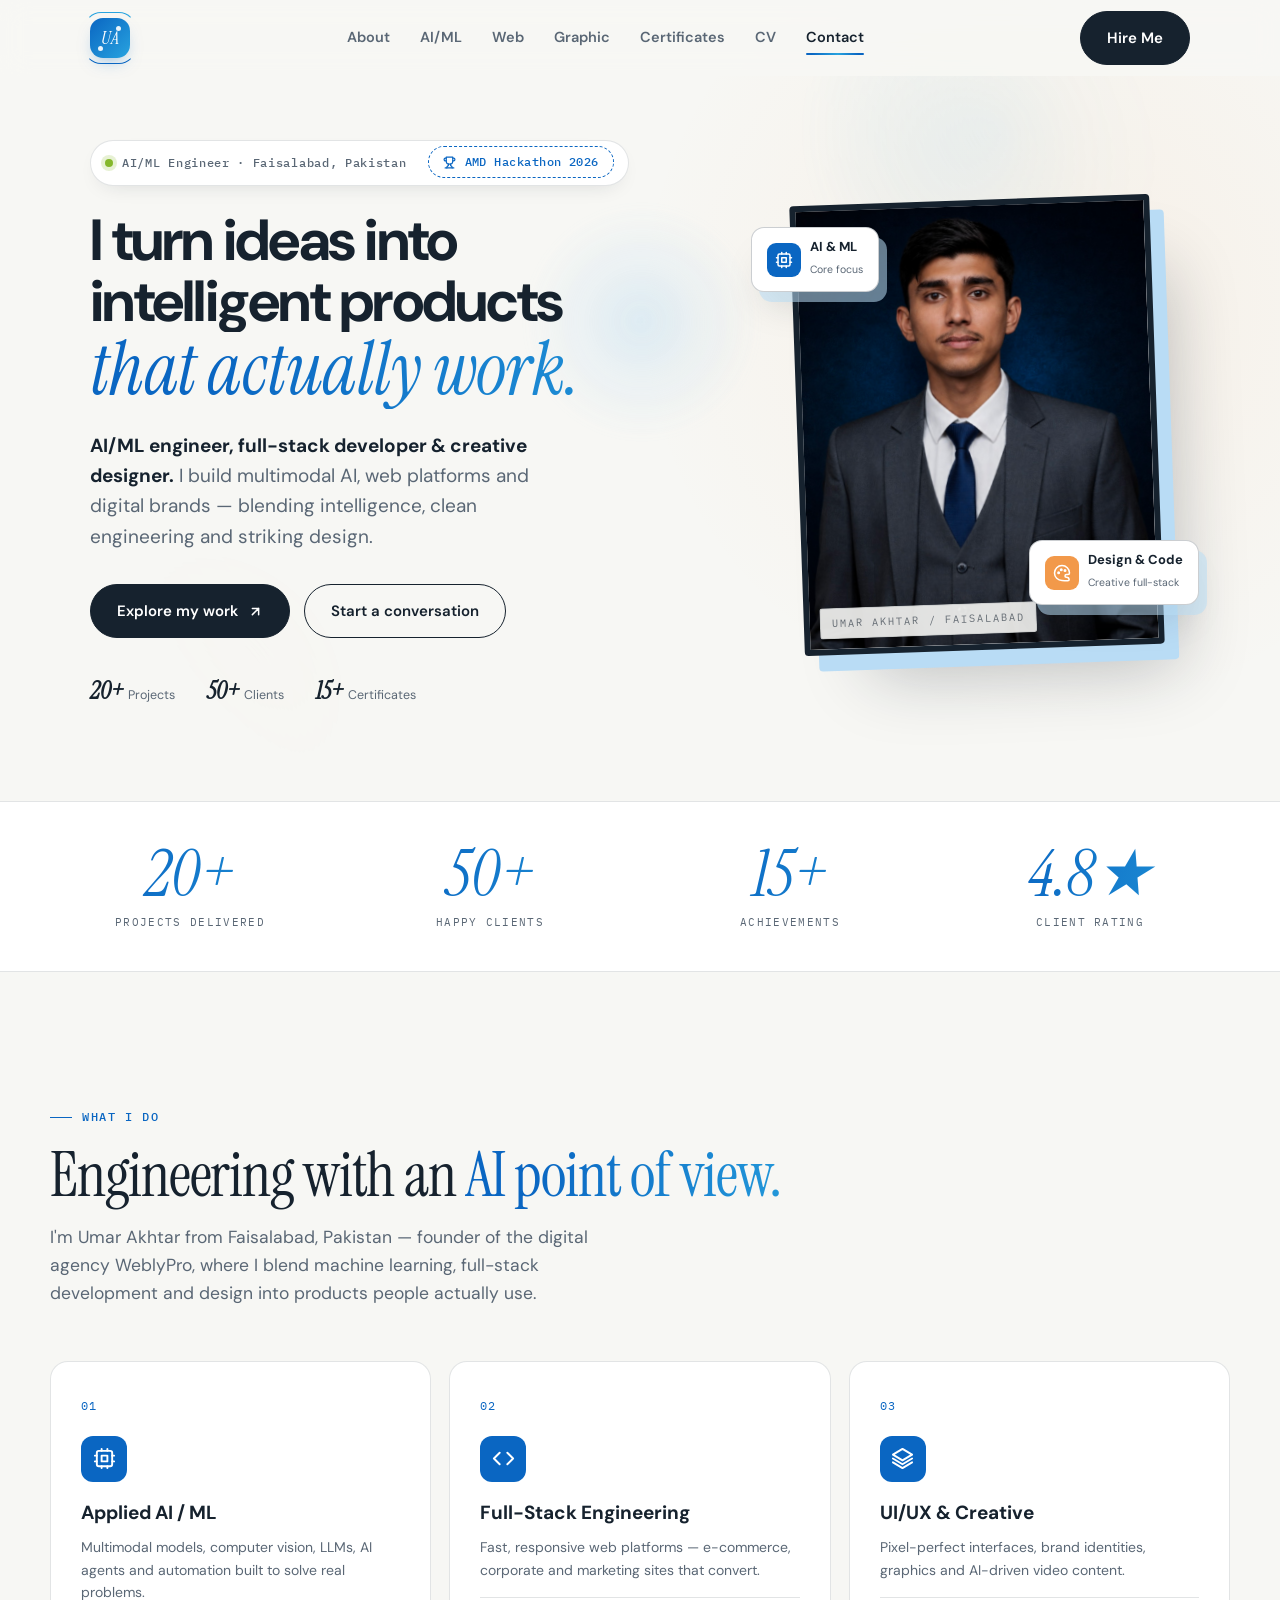
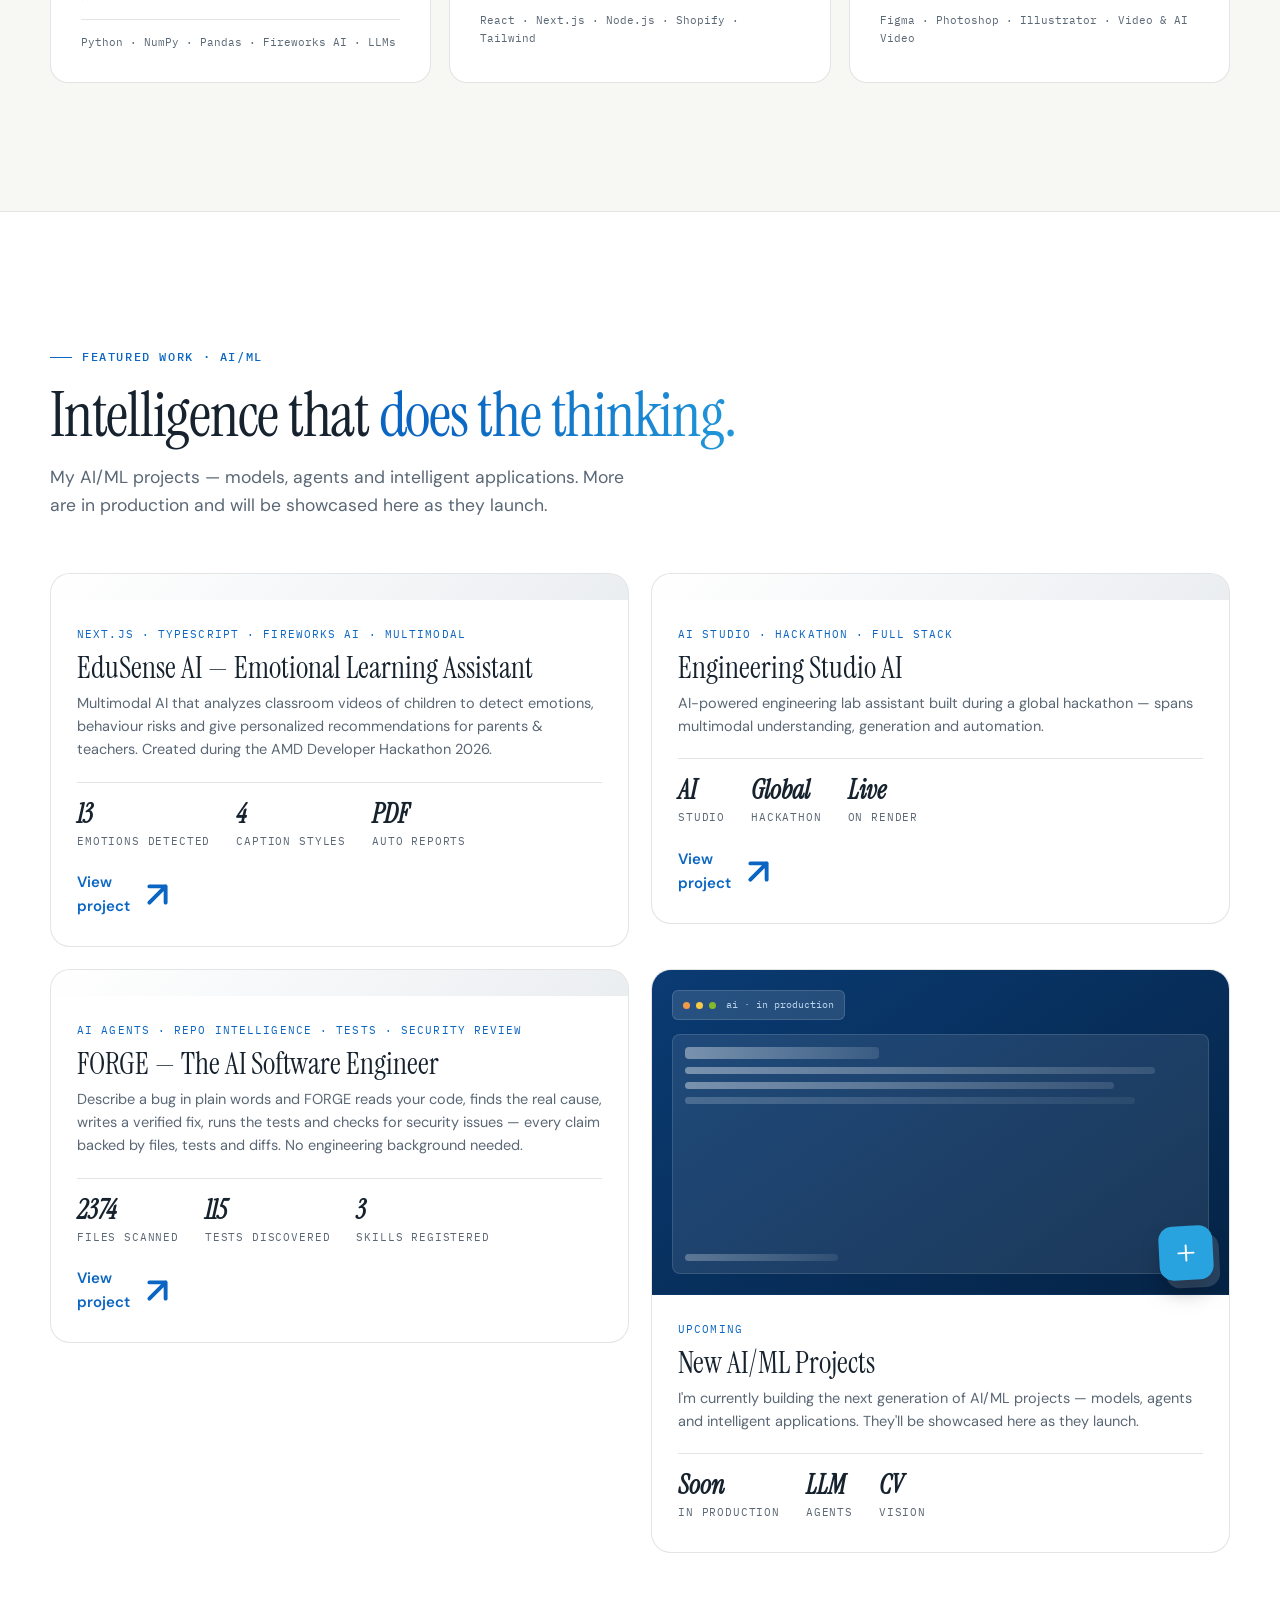
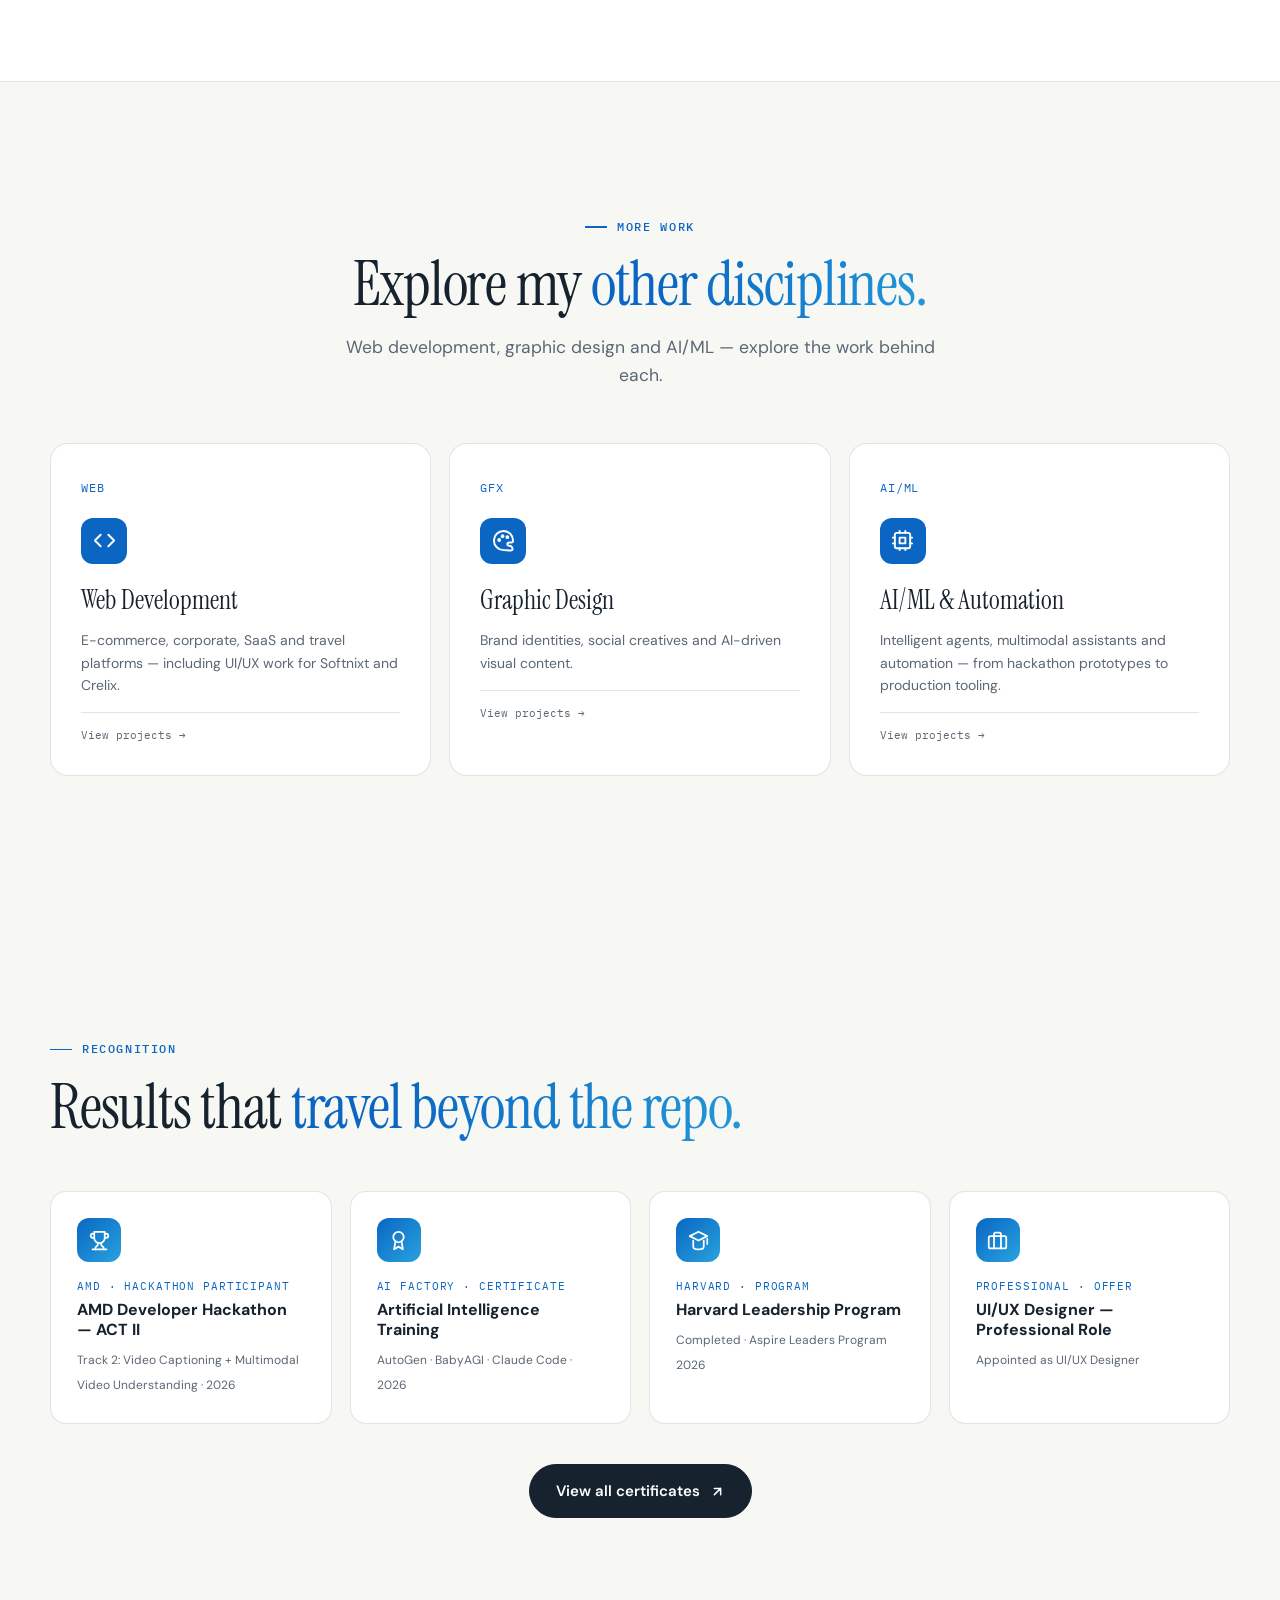
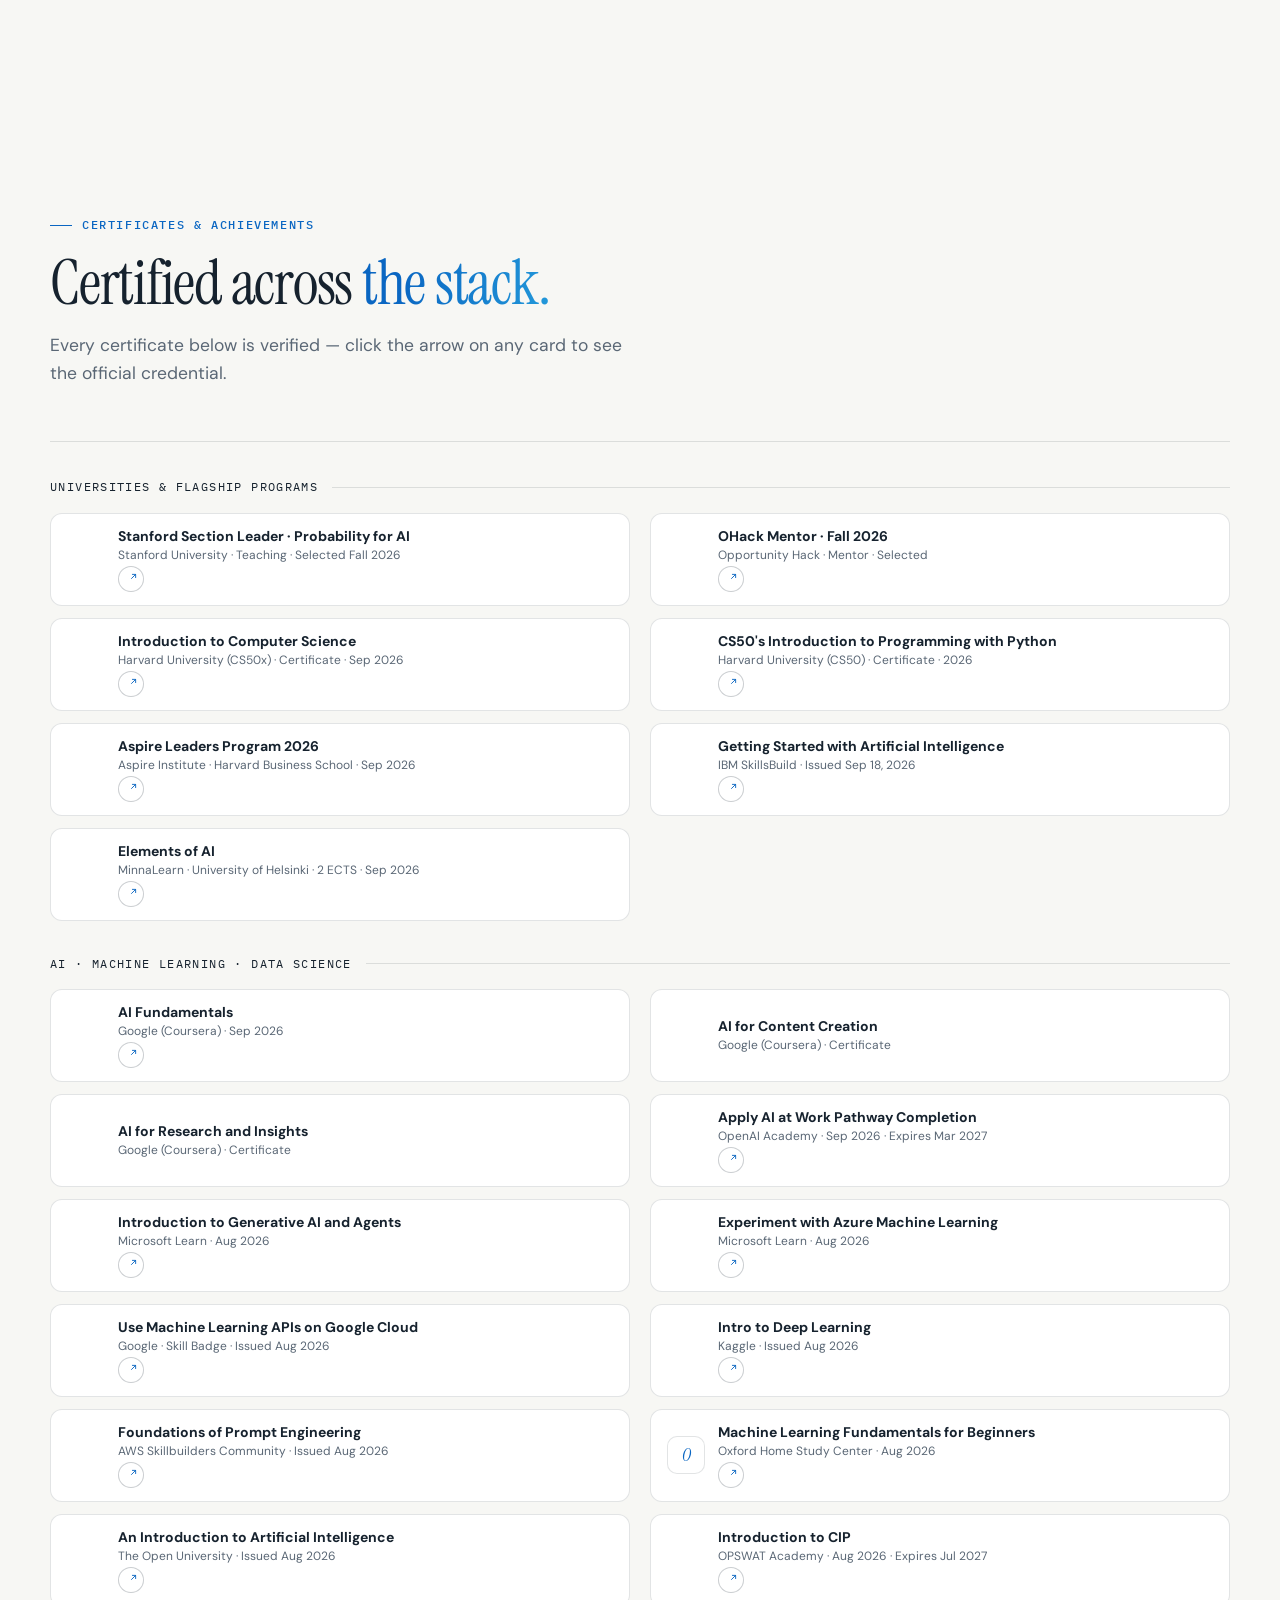
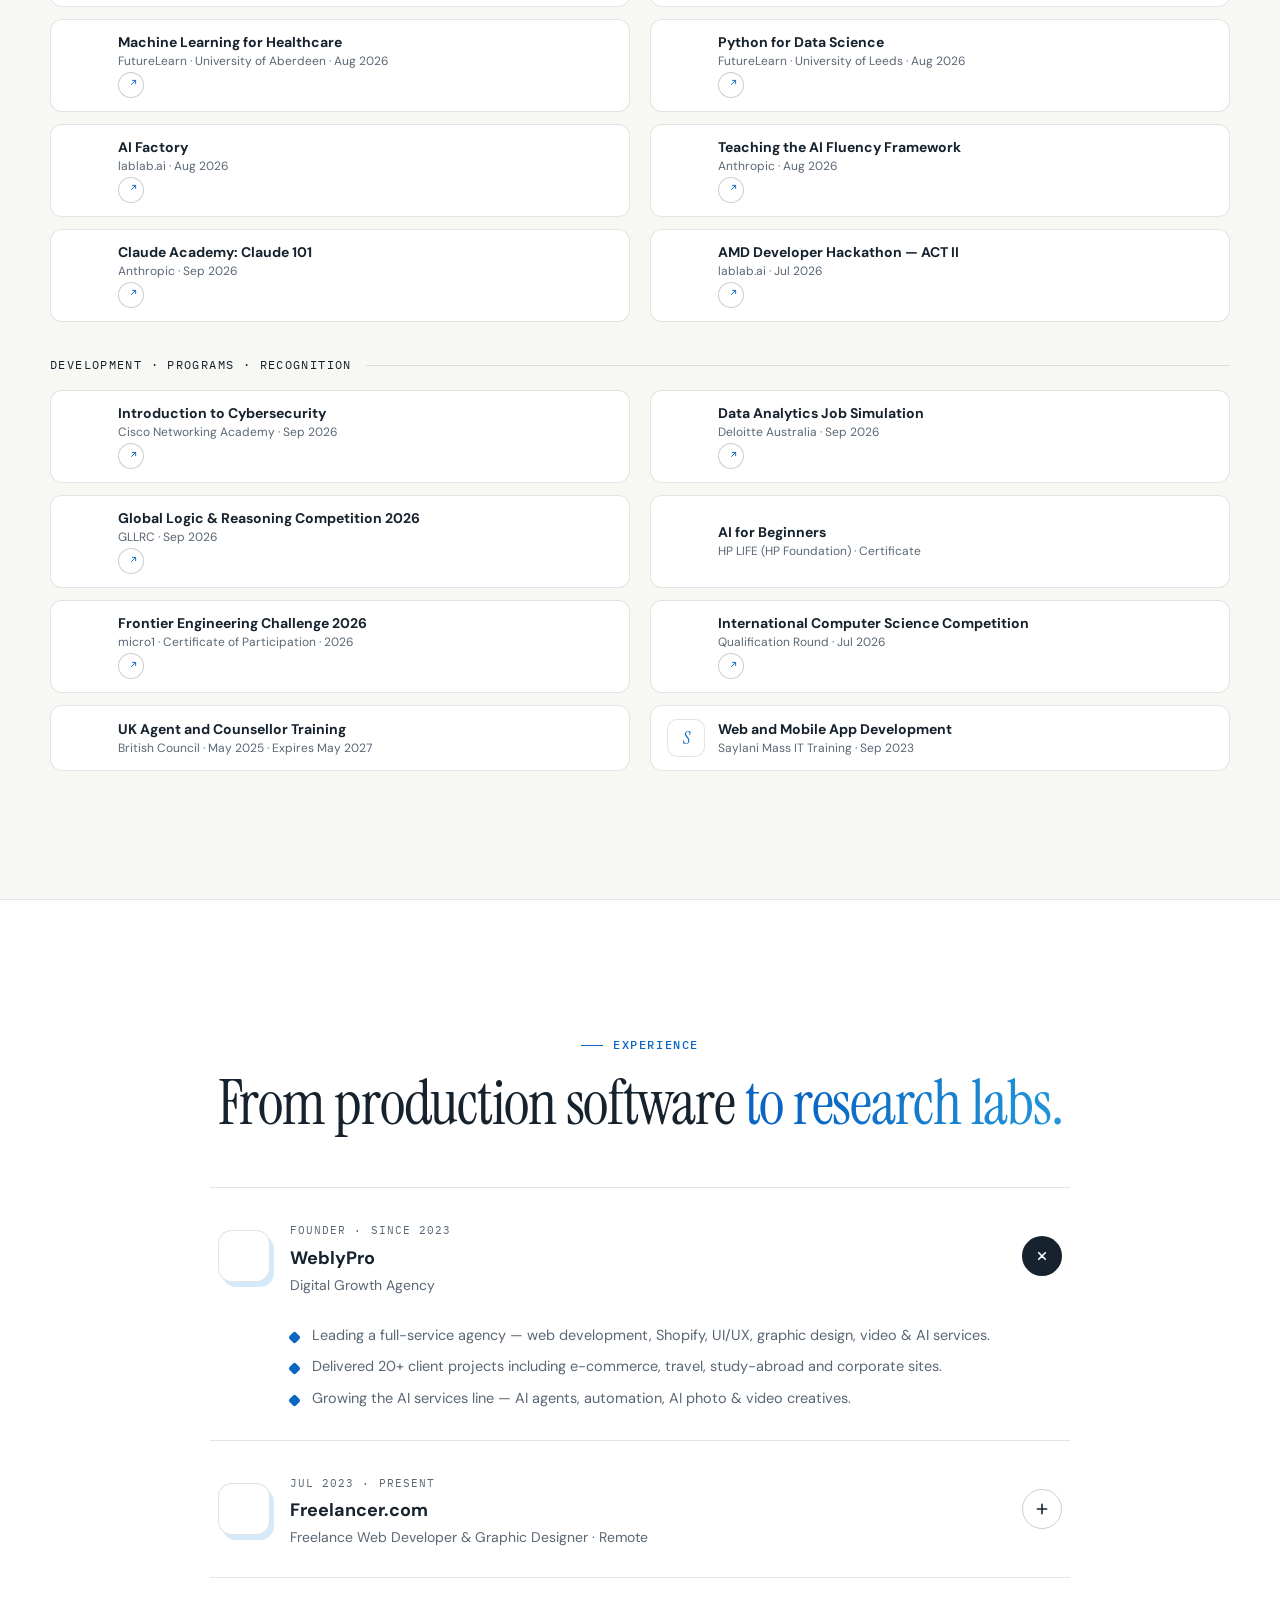
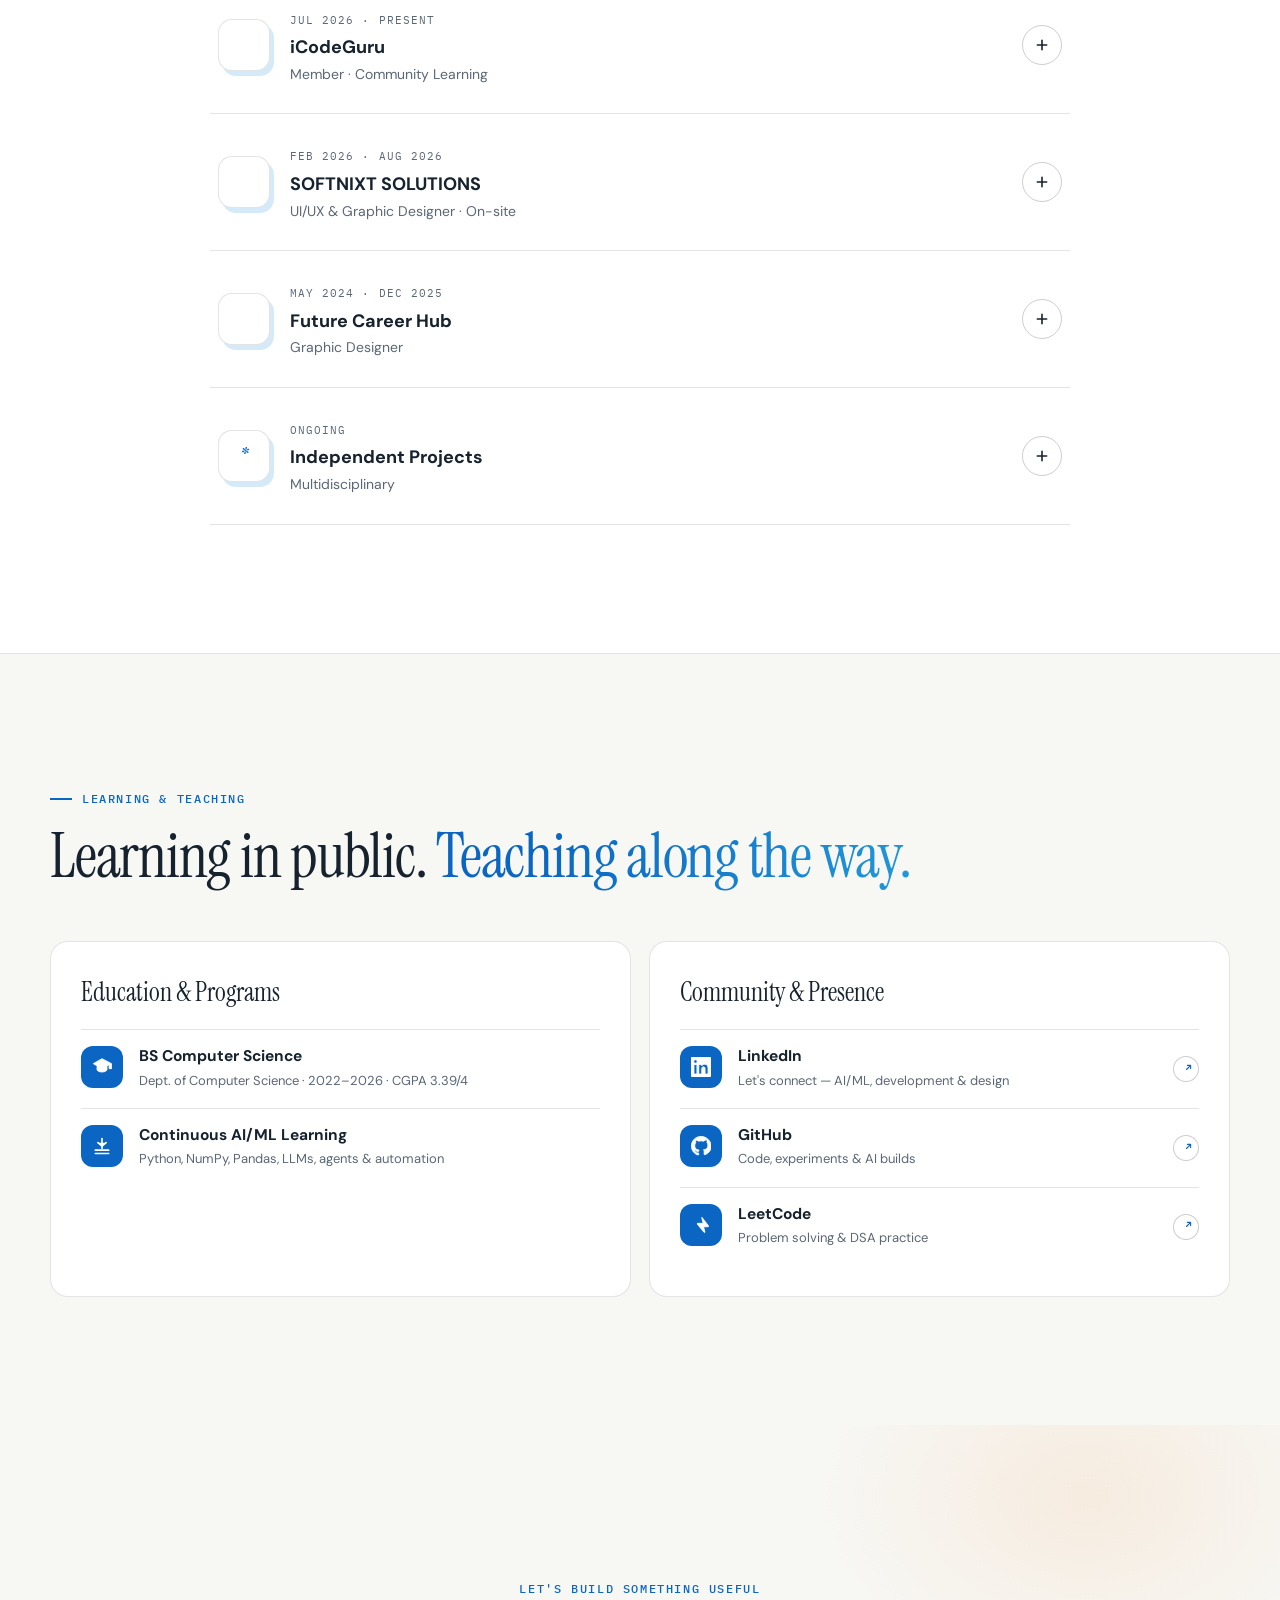
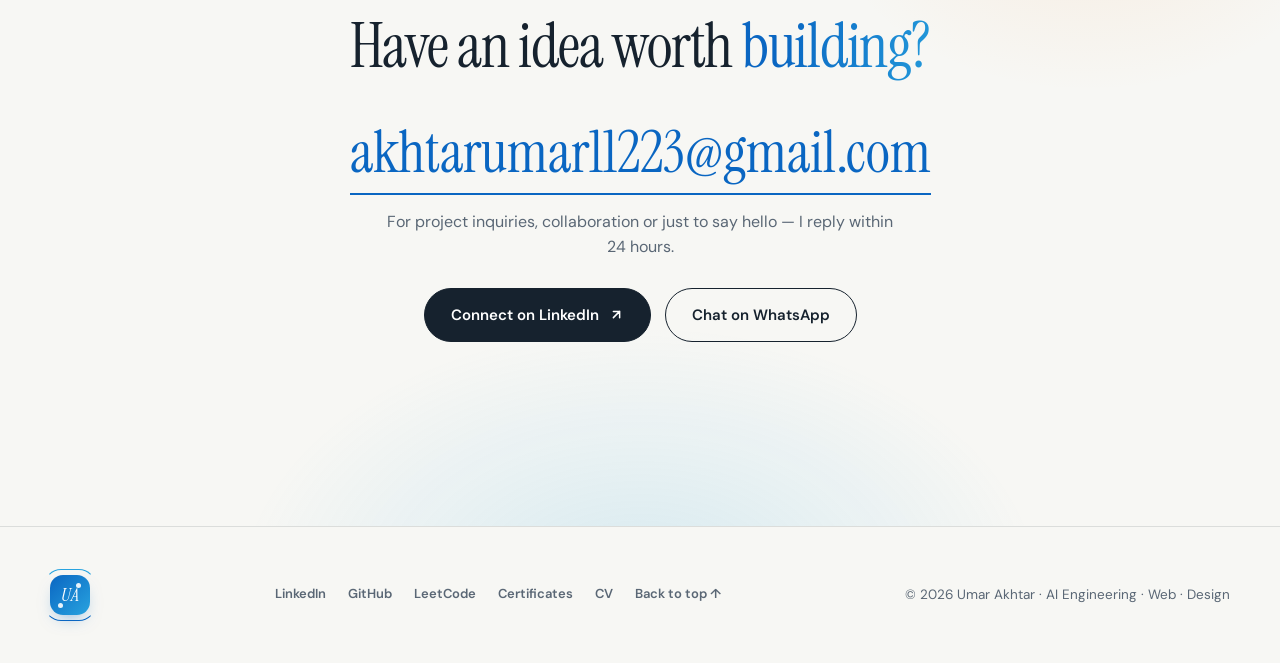
==== commit 10ce434e: "Remove project tags from project cards" ====
--- a/index.html
+++ b/index.html
@@ -152,7 +152,6 @@
     <article class="project-card reveal">
      <div class="project-screenshot-wrapper">
       <img class="project-screenshot" src="https://res.cloudinary.com/dxx12rebk/image/upload/v1789370815/edusense_ai.png" alt="EduSense AI project screenshot" loading="lazy" />
-      <span class="project-tag">AI / ML · Hackathon</span>
      </div>
      <div class="project-body">
       <div class="roles">Next.js · TypeScript · Fireworks AI · Multimodal</div>
@@ -172,7 +171,6 @@
     <article class="project-card reveal">
      <div class="project-screenshot-wrapper">
       <img class="project-screenshot" src="https://res.cloudinary.com/dxx12rebk/image/upload/v1789370816/engineering_ai.png" alt="Engineering Studio AI project screenshot" loading="lazy" />
-      <span class="project-tag">AI / ML · Hackathon</span>
      </div>
      <div class="project-body">
       <div class="roles">AI Studio · Hackathon · Full Stack</div>
@@ -192,7 +190,6 @@
     <article class="project-card reveal">
      <div class="project-screenshot-wrapper">
       <img class="project-screenshot" src="https://res.cloudinary.com/dxx12rebk/image/upload/v1791270252/Forge-AI.png" alt="FORGE AI software engineer project screenshot" loading="lazy" />
-      <span class="project-tag">AI / ML · IBM BOB 2 Hackathon</span>
      </div>
      <div class="project-body">
       <div class="roles">AI Agents · Repo Intelligence · Tests · Security Review</div>
@@ -213,7 +210,6 @@
      <div class="browser-vis dark">
       <div class="browser-bar"><i></i><i></i><i></i><span>ai · in production</span></div>
       <div class="page-skeleton"><i></i><i></i><i></i><i></i><i></i></div>
-      <span class="project-tag live">AI / ML</span>
       <span class="watermark-ic"><svg viewBox="0 0 24 24" fill="none" stroke="currentColor" stroke-width="1.8" stroke-linecap="round" stroke-linejoin="round"><path d="M12 5v14M5 12h14"/></svg></span>
      </div>
      <div class="project-body">
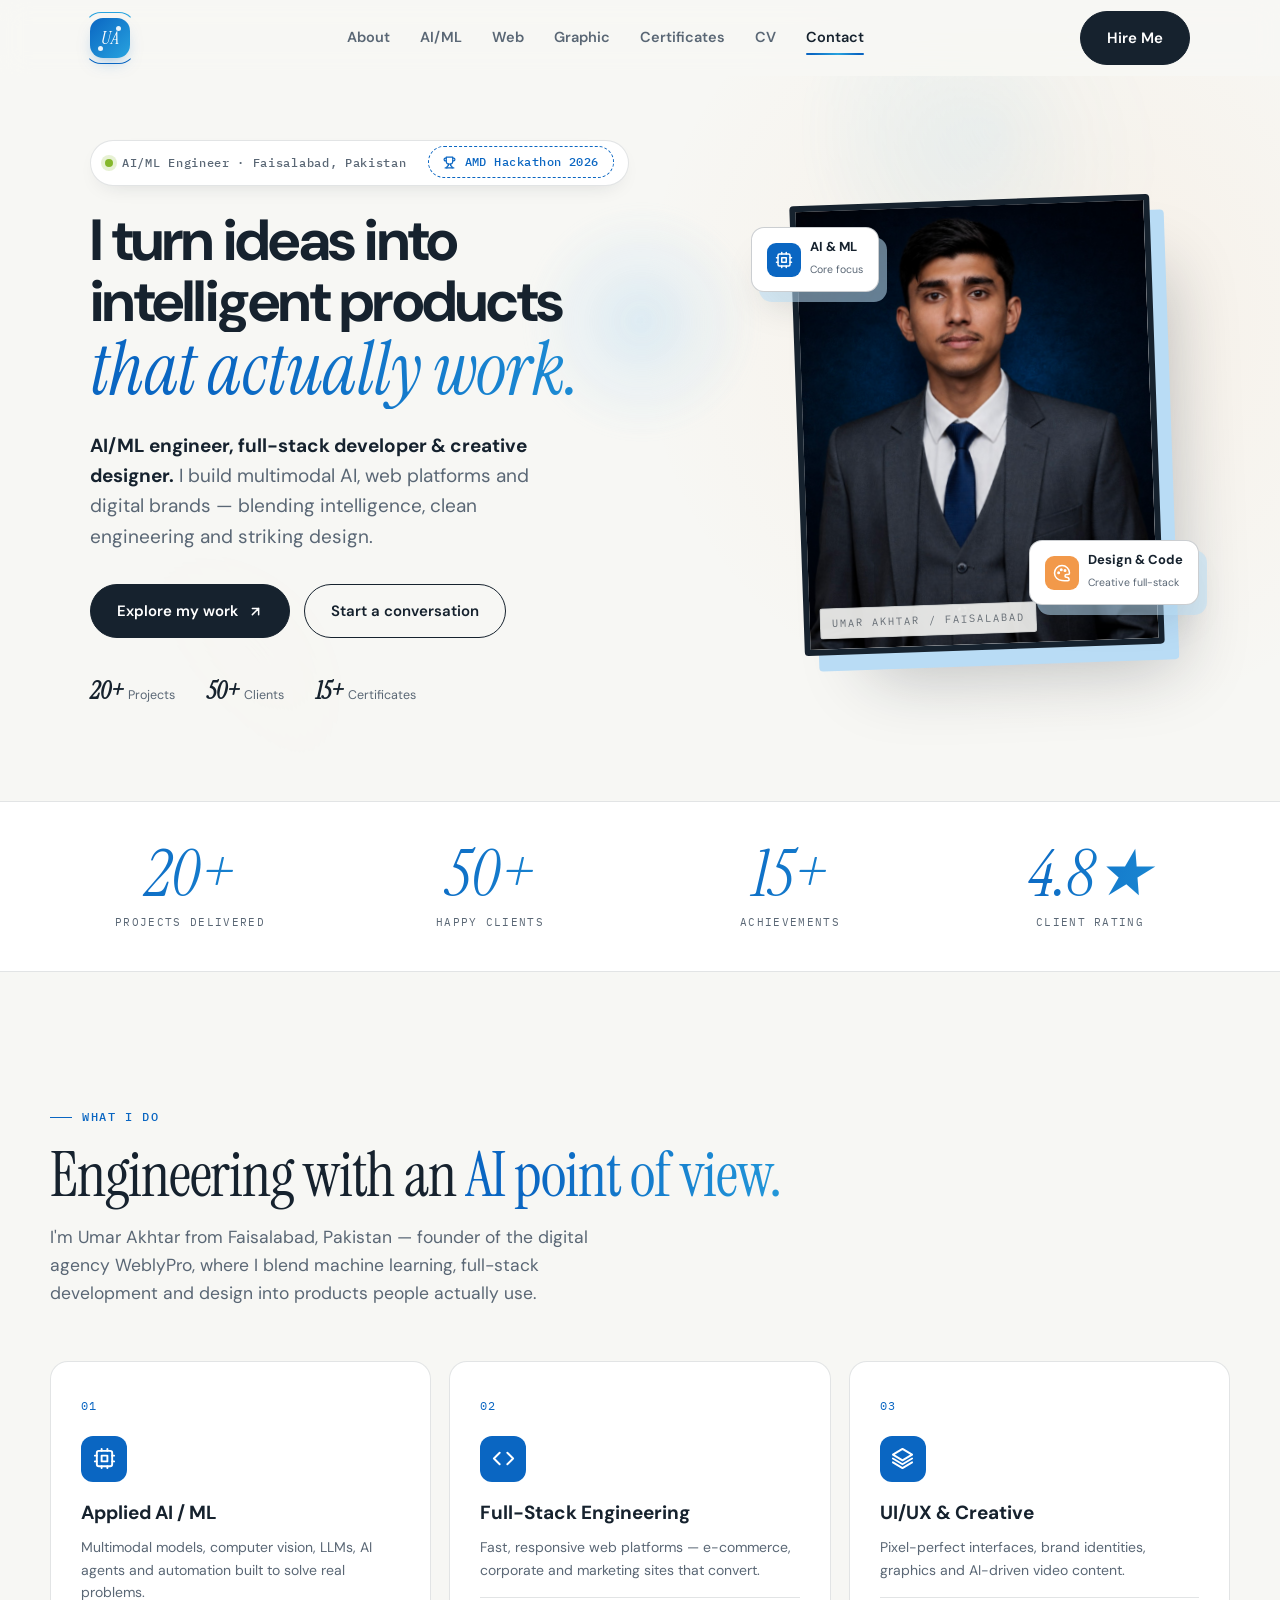
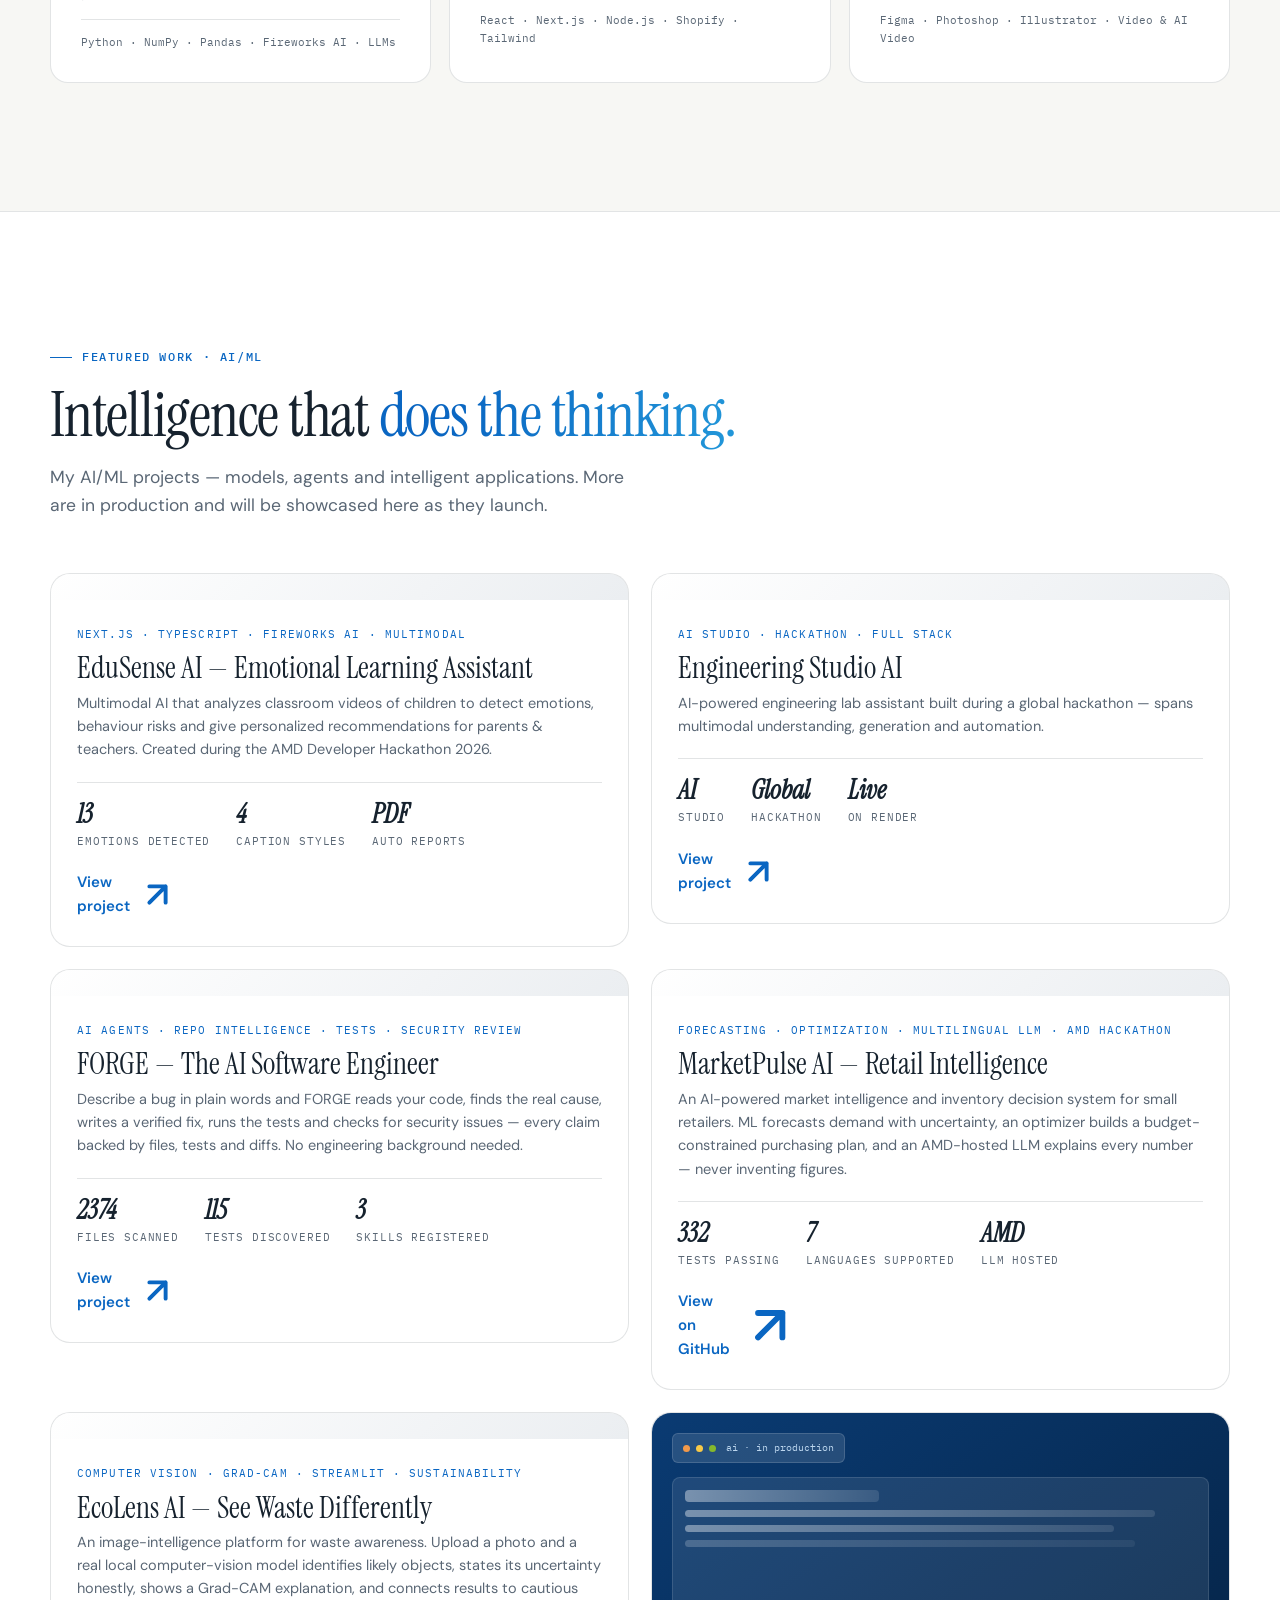
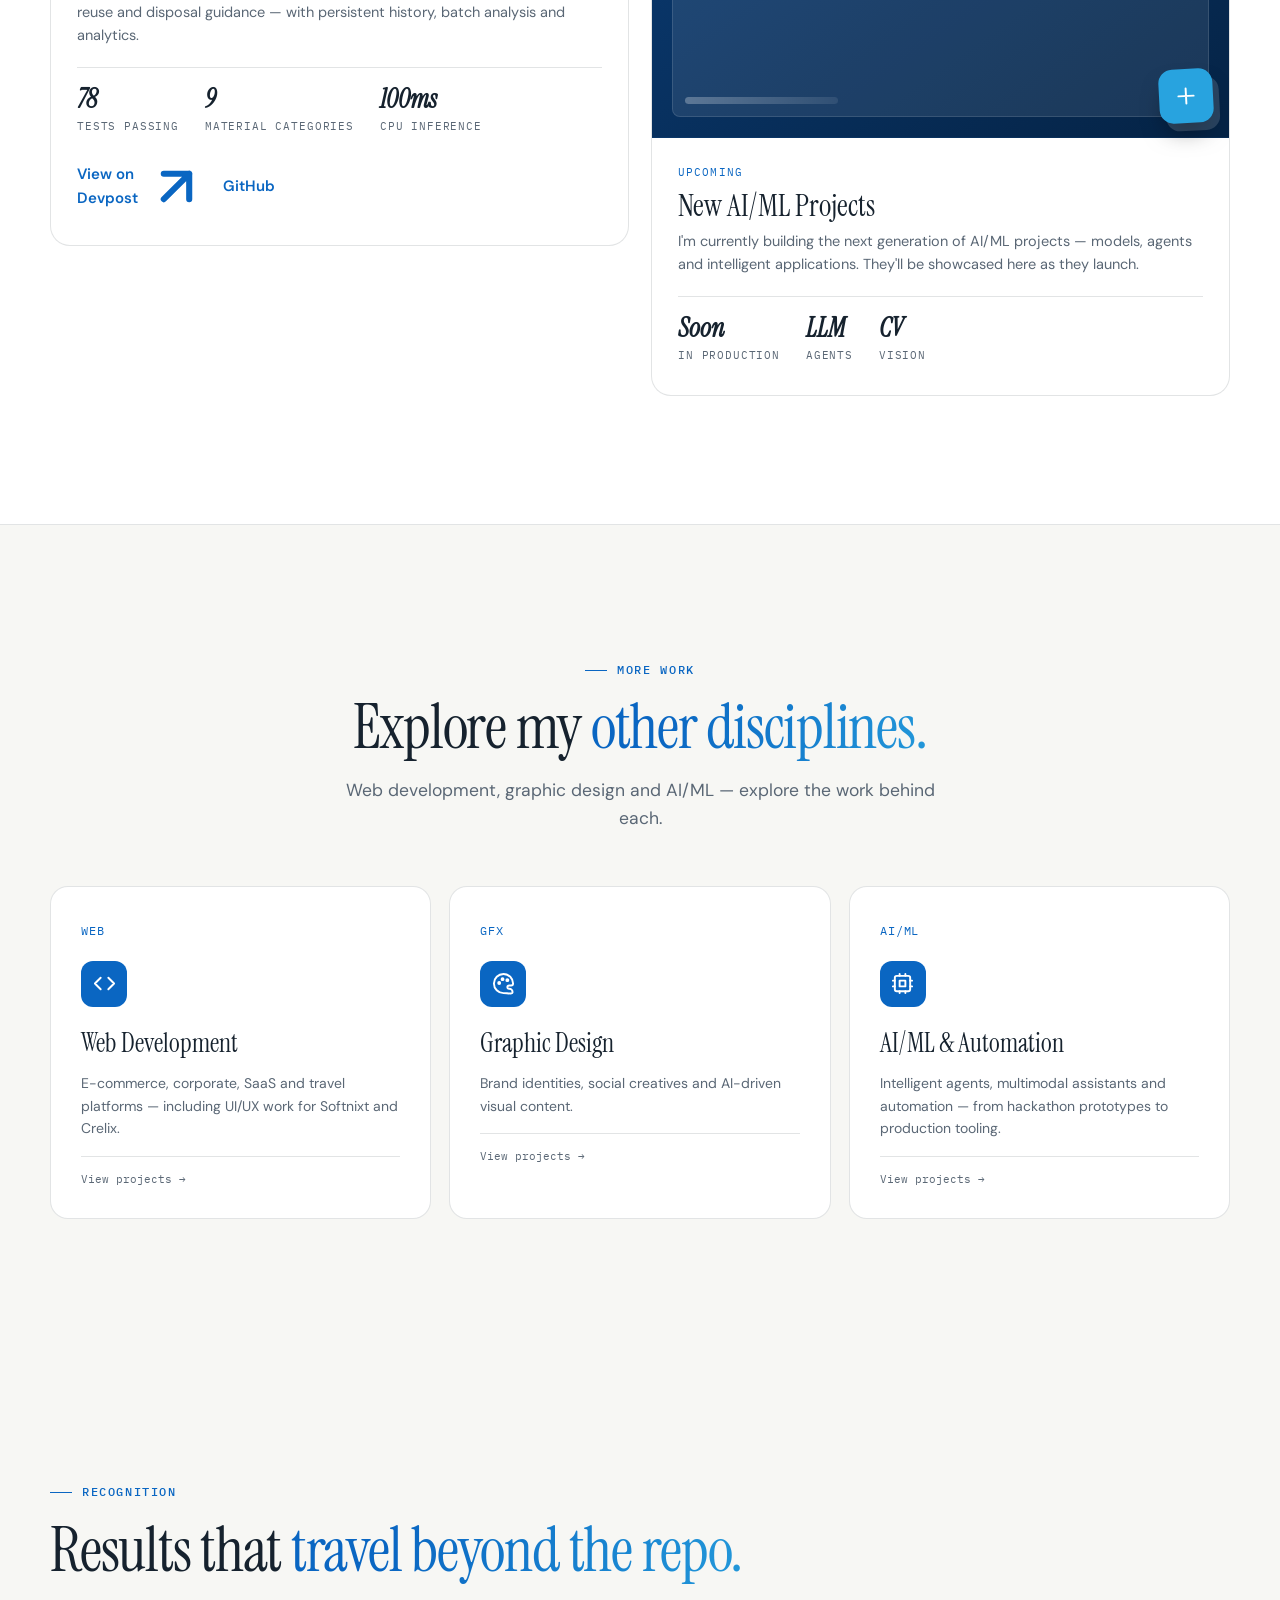
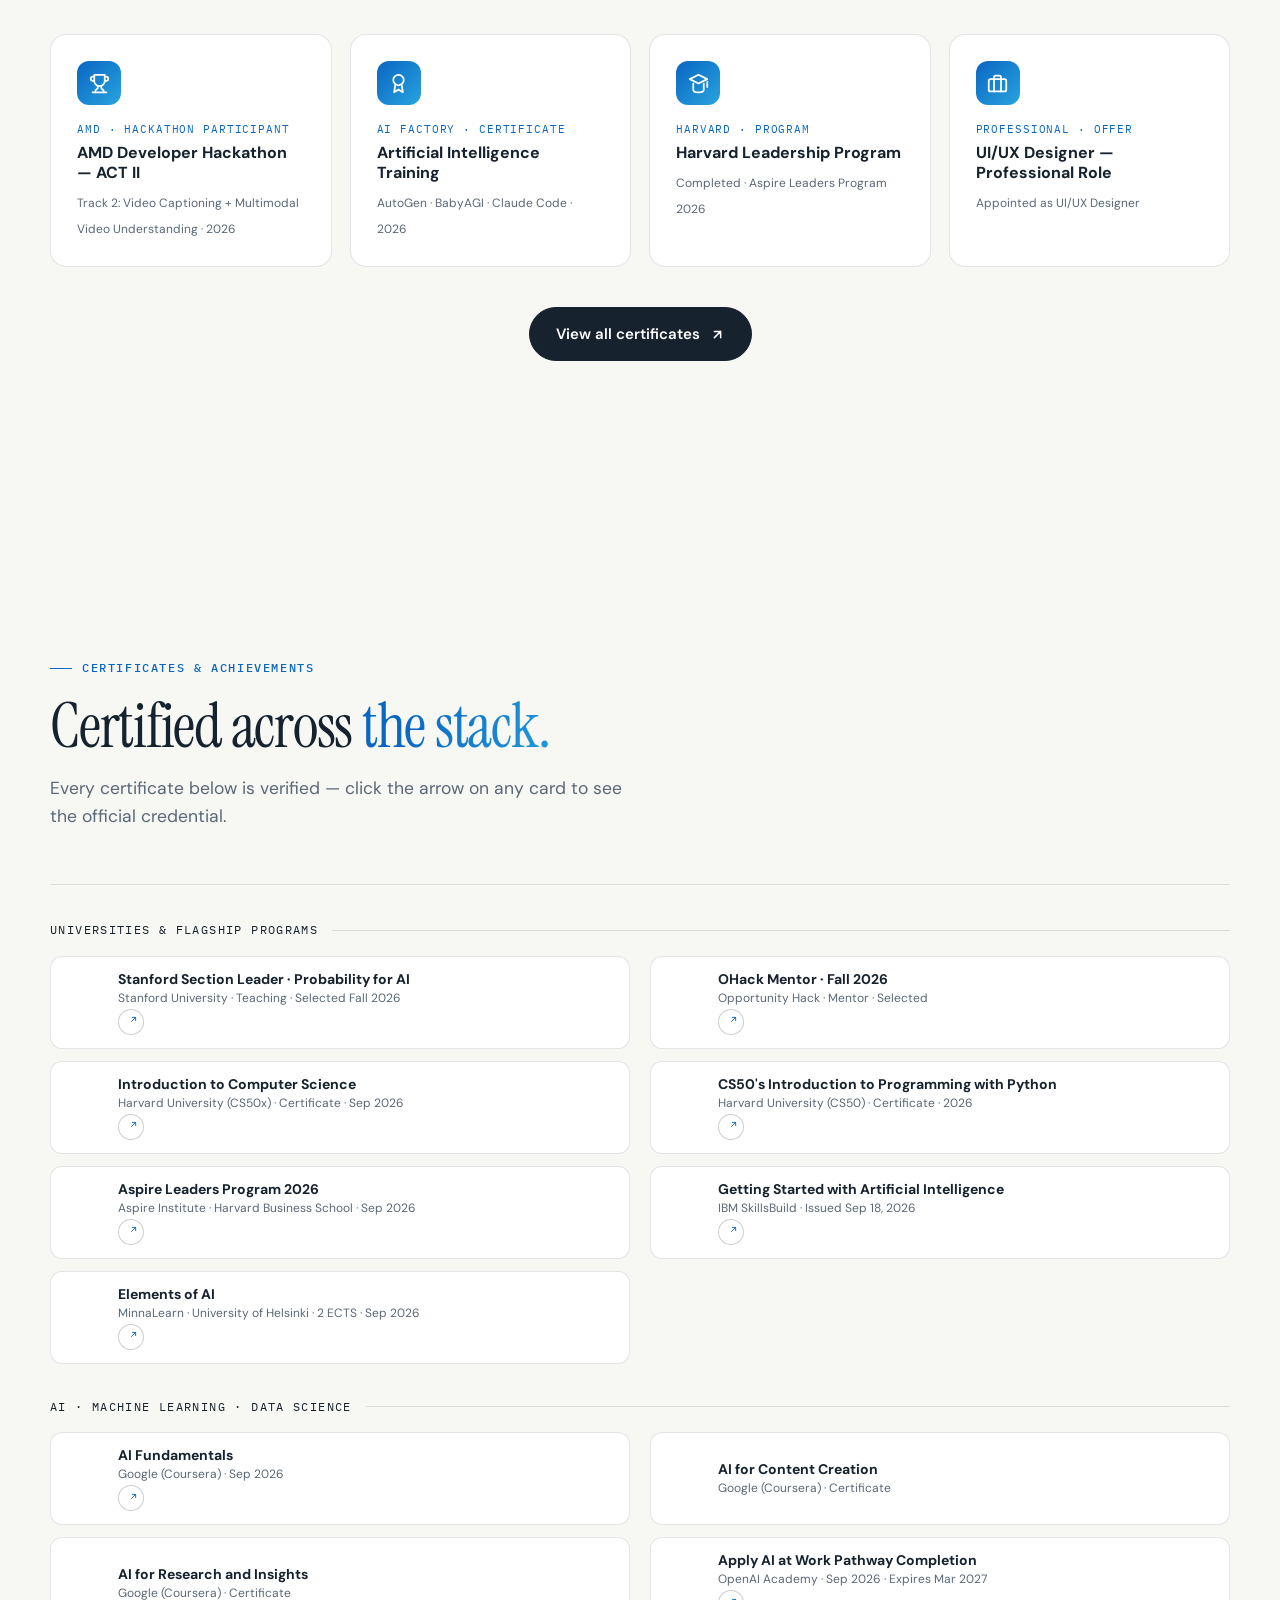
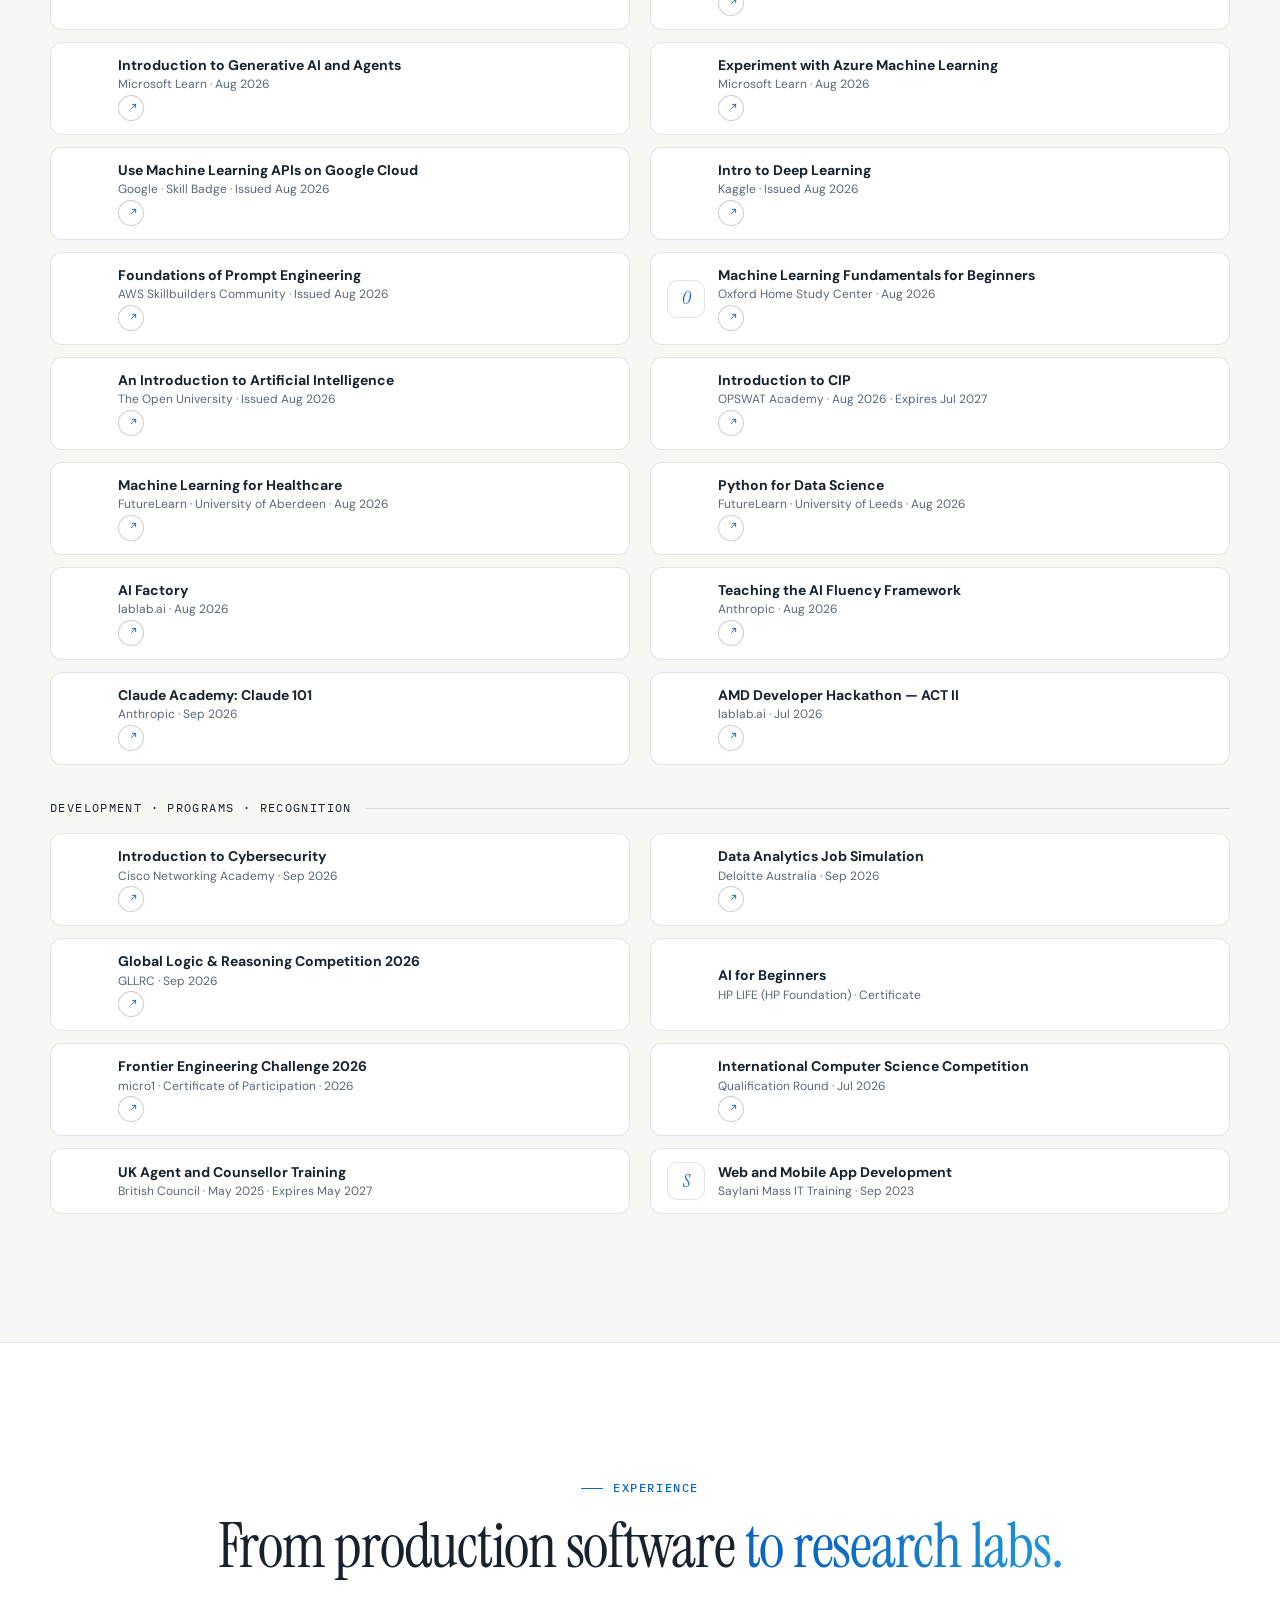
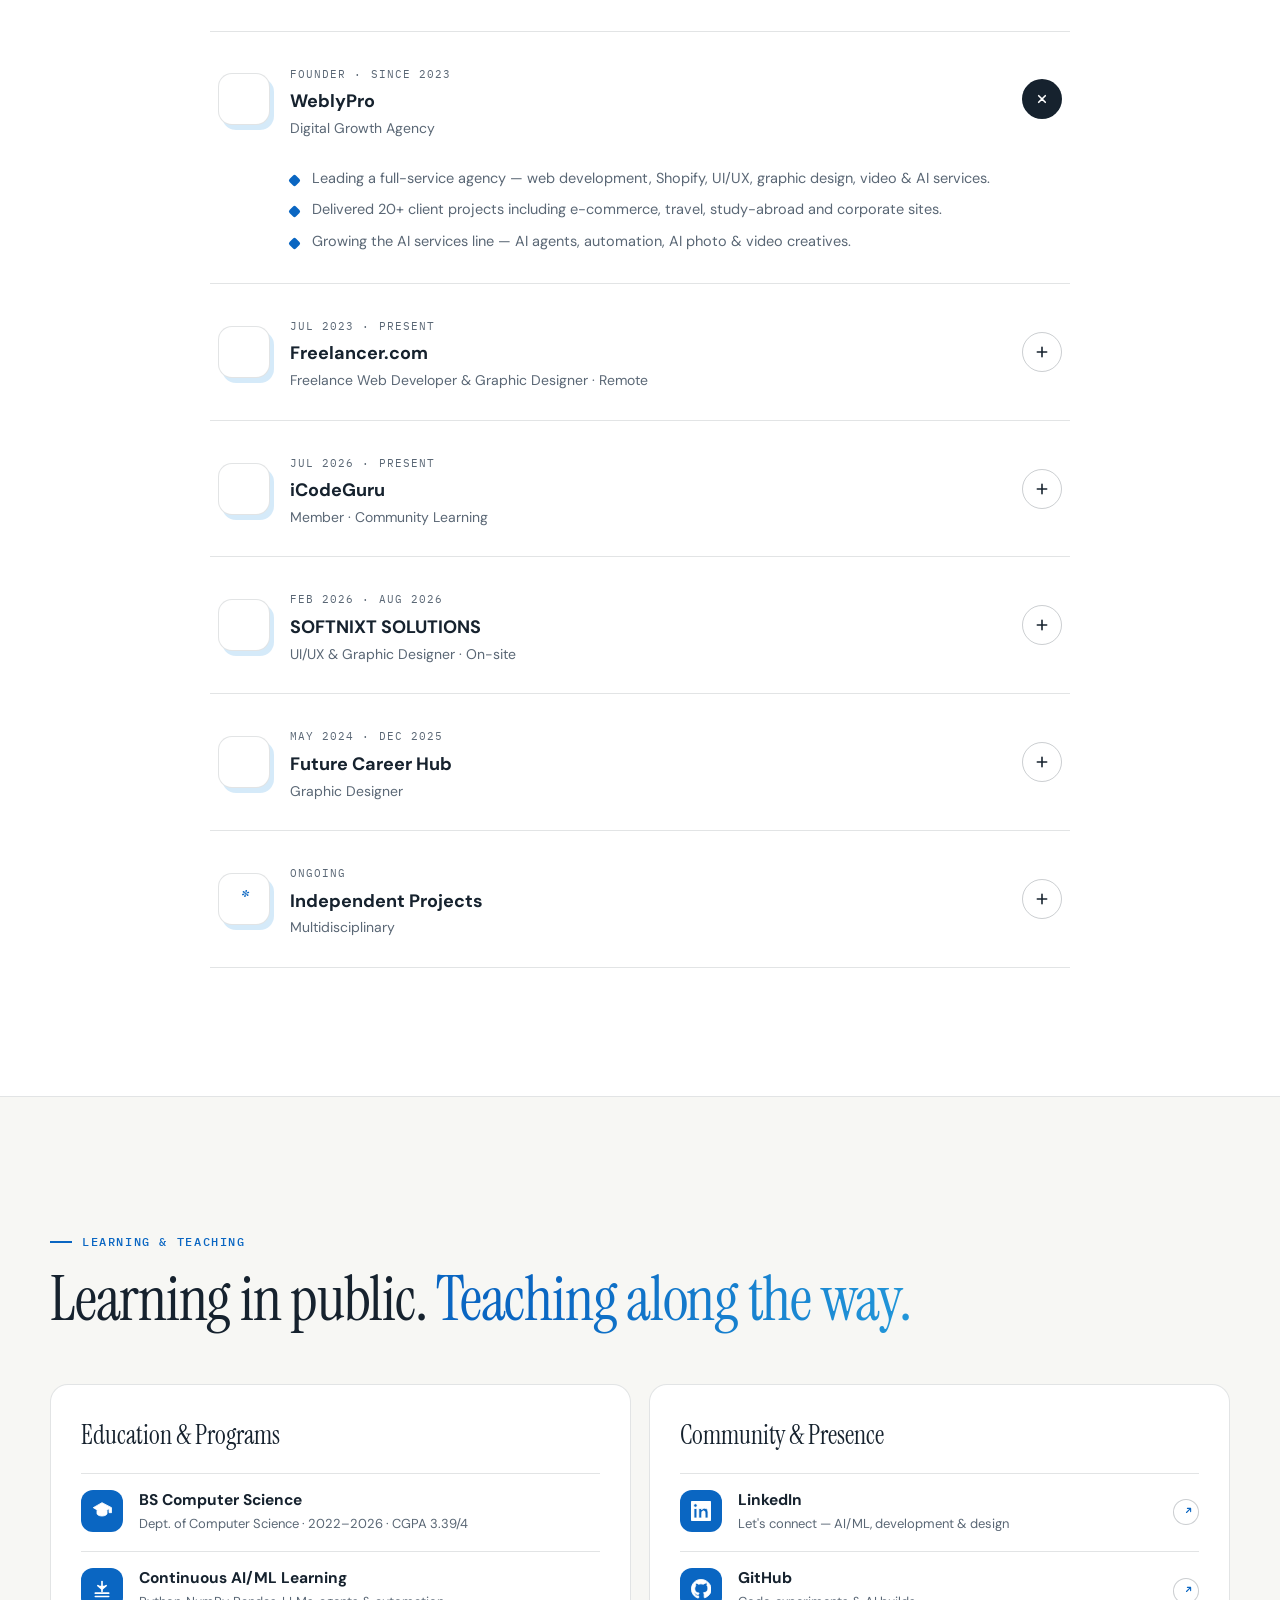
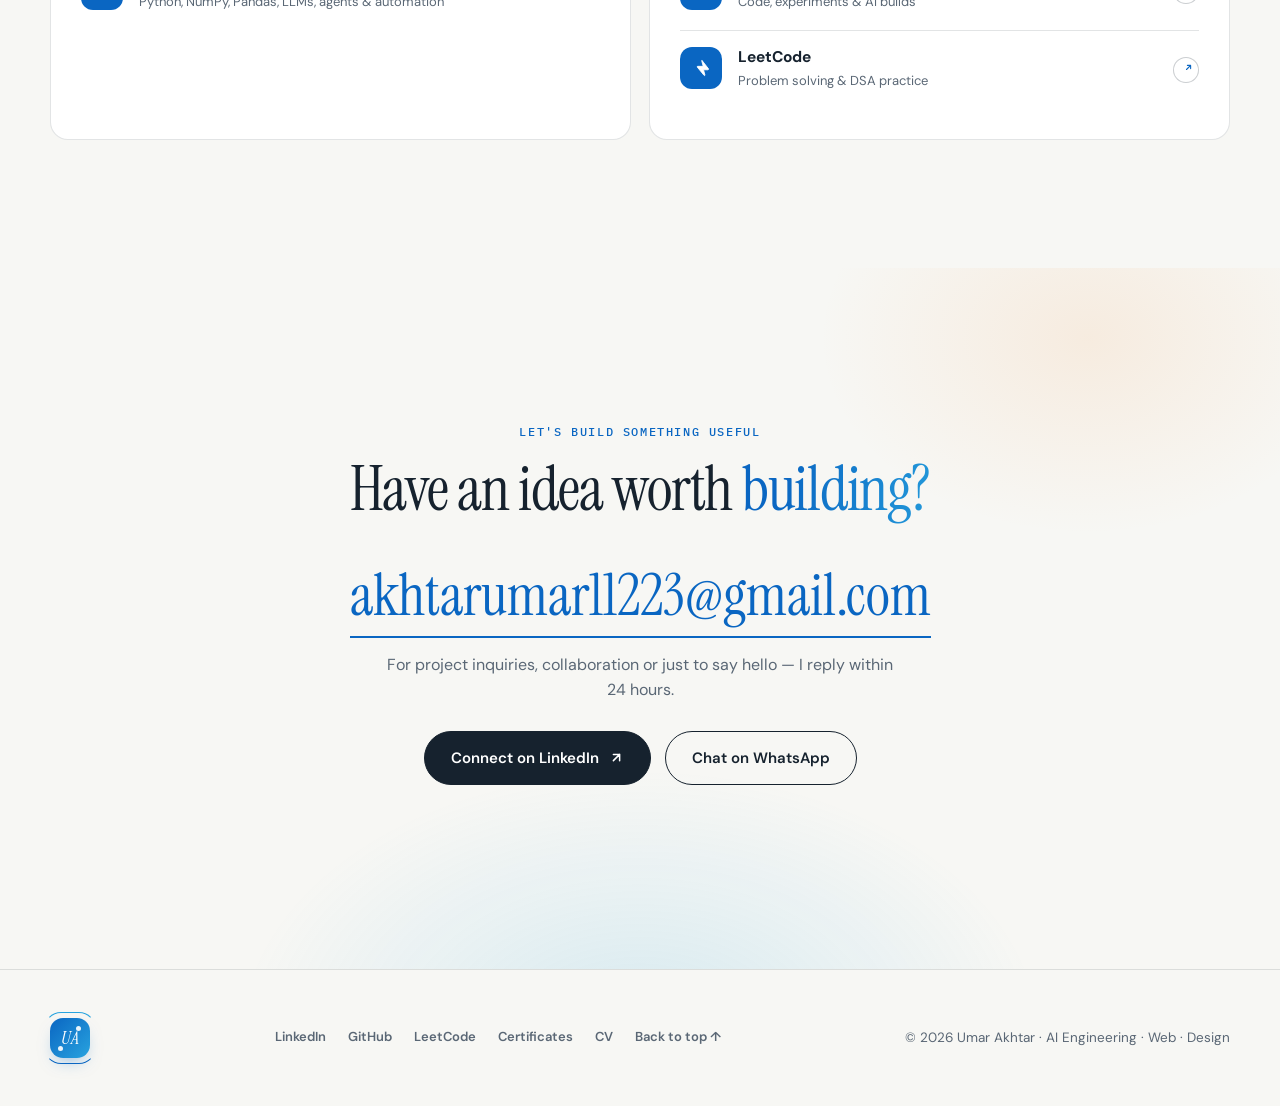
==== commit eff0e79c: "Add MarketPulse AI and EcoLens AI projects" ====
--- a/index.html
+++ b/index.html
@@ -207,6 +207,45 @@
     </article>
 
     <article class="project-card reveal">
+     <div class="project-screenshot-wrapper">
+      <img class="project-screenshot" src="https://res.cloudinary.com/dxx12rebk/image/upload/v1793266551/Marketpulse-AI.png" alt="MarketPulse AI project screenshot" loading="lazy" />
+     </div>
+     <div class="project-body">
+      <div class="roles">Forecasting · Optimization · Multilingual LLM · AMD Hackathon</div>
+      <h3>MarketPulse AI — Retail Intelligence</h3>
+      <p>An AI-powered market intelligence and inventory decision system for small retailers. ML forecasts demand with uncertainty, an optimizer builds a budget-constrained purchasing plan, and an AMD-hosted LLM explains every number — never inventing figures.</p>
+      <div class="project-metrics">
+       <div><b>332</b><span>Tests passing</span></div>
+       <div><b>7</b><span>Languages supported</span></div>
+       <div><b>AMD</b><span>LLM hosted</span></div>
+      </div>
+      <div class="project-links">
+       <a class="btn-link" href="https://github.com/Pasulasaiteja/Marketpulse-AI" target="_blank" rel="noopener">View on GitHub <svg viewBox="0 0 24 24" fill="none" stroke="currentColor" stroke-width="2.4" stroke-linecap="round" stroke-linejoin="round"><path d="M7 7h10v10M7 17 17 7"/></svg></a>
+      </div>
+     </div>
+    </article>
+
+    <article class="project-card reveal">
+     <div class="project-screenshot-wrapper">
+      <img class="project-screenshot" src="https://d112y698adiu2z.cloudfront.net/photos/production/software_photos/005/559/791/datas/gallery.jpg" alt="EcoLens AI project screenshot" loading="lazy" />
+     </div>
+     <div class="project-body">
+      <div class="roles">Computer Vision · Grad-CAM · Streamlit · Sustainability</div>
+      <h3>EcoLens AI — See Waste Differently</h3>
+      <p>An image-intelligence platform for waste awareness. Upload a photo and a real local computer-vision model identifies likely objects, states its uncertainty honestly, shows a Grad-CAM explanation, and connects results to cautious reuse and disposal guidance — with persistent history, batch analysis and analytics.</p>
+      <div class="project-metrics">
+       <div><b>78</b><span>Tests passing</span></div>
+       <div><b>9</b><span>Material categories</span></div>
+       <div><b>100ms</b><span>CPU inference</span></div>
+      </div>
+      <div class="project-links">
+       <a class="btn-link" href="https://devpost.com/software/ecolens-ai-intelligent-material-awareness" target="_blank" rel="noopener">View on Devpost <svg viewBox="0 0 24 24" fill="none" stroke="currentColor" stroke-width="2.4" stroke-linecap="round" stroke-linejoin="round"><path d="M7 7h10v10M7 17 17 7"/></svg></a>
+       <a class="btn-link" href="https://github.com/umar-akhtar-designer/Ecolens-AI" target="_blank" rel="noopener">GitHub <svg viewBox="0 0 24 24" fill="none" stroke="currentColor" stroke-width="2.4" stroke-linecap="round" stroke-linejoin="round"><path d="M7 7h10v10M7 17 17 7"/></svg></a>
+      </div>
+     </div>
+    </article>
+
+    <article class="project-card reveal">
      <div class="browser-vis dark">
       <div class="browser-bar"><i></i><i></i><i></i><span>ai · in production</span></div>
       <div class="page-skeleton"><i></i><i></i><i></i><i></i><i></i></div>
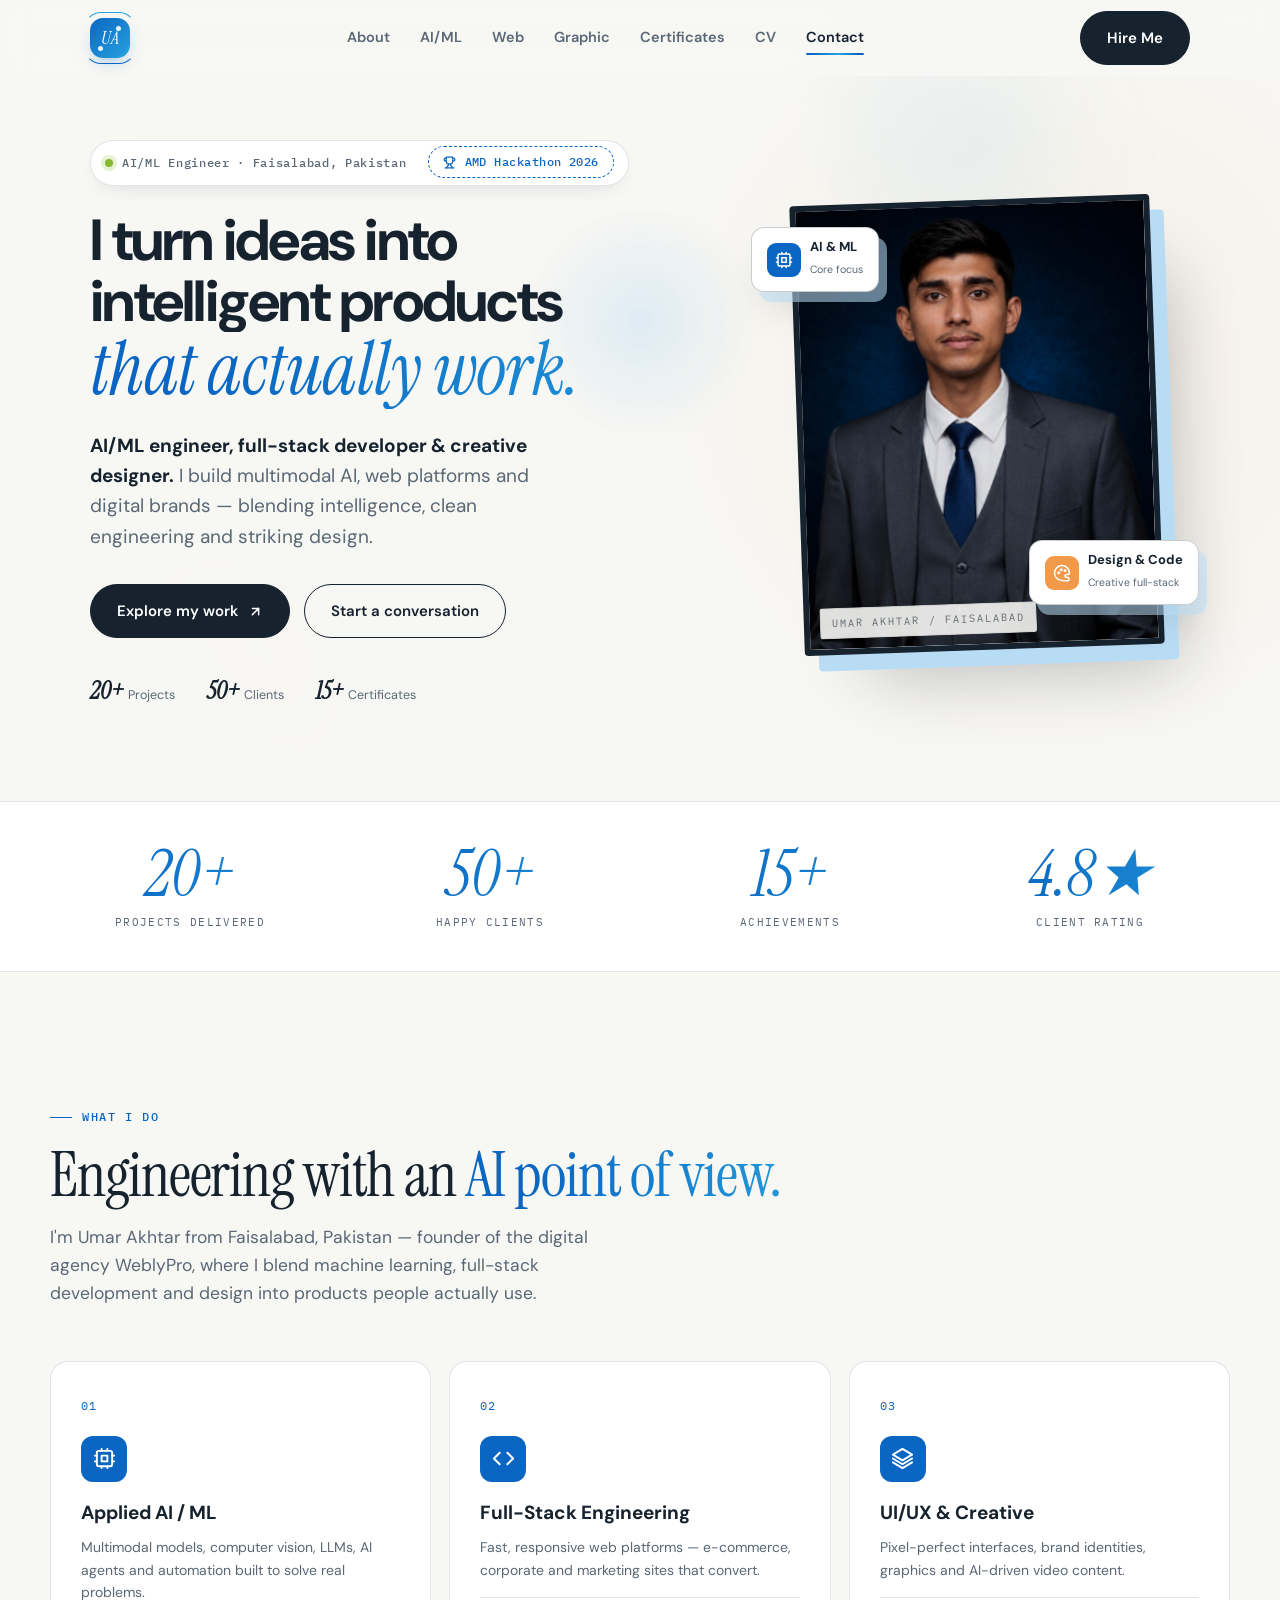
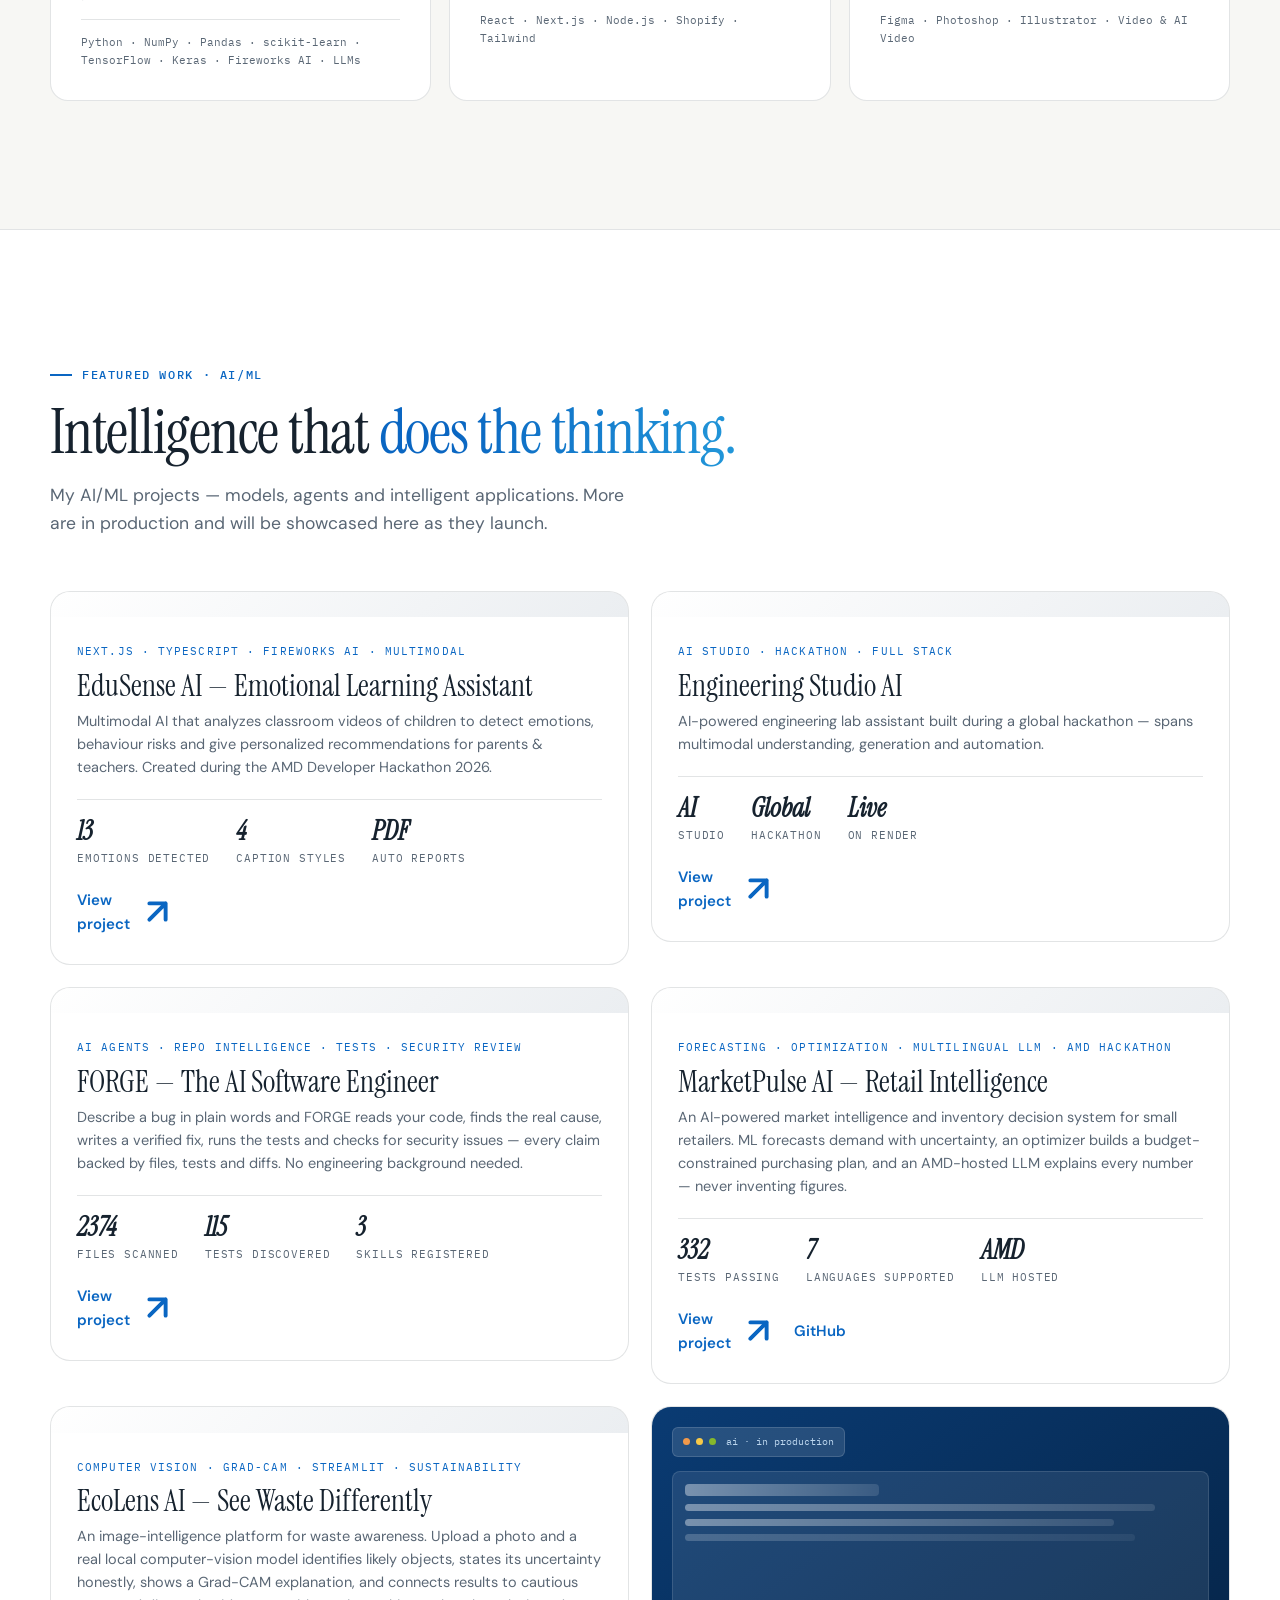
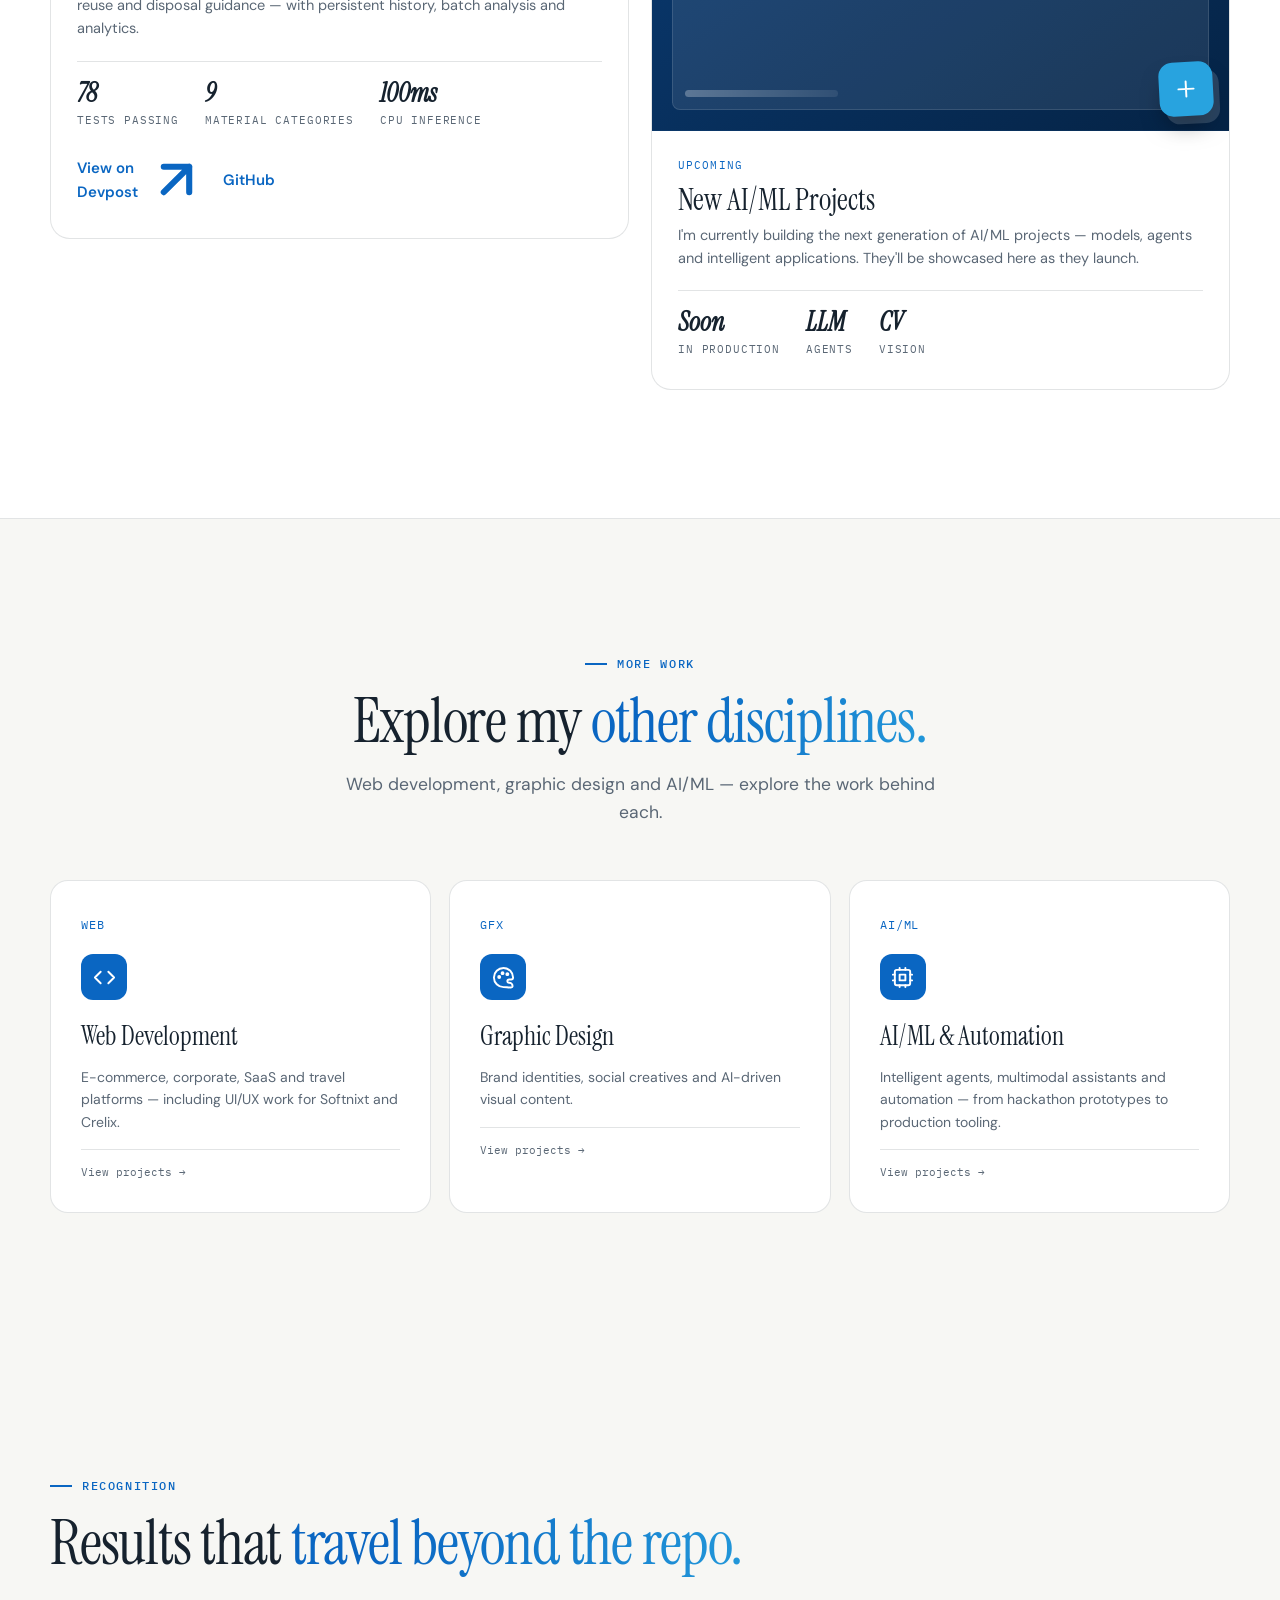
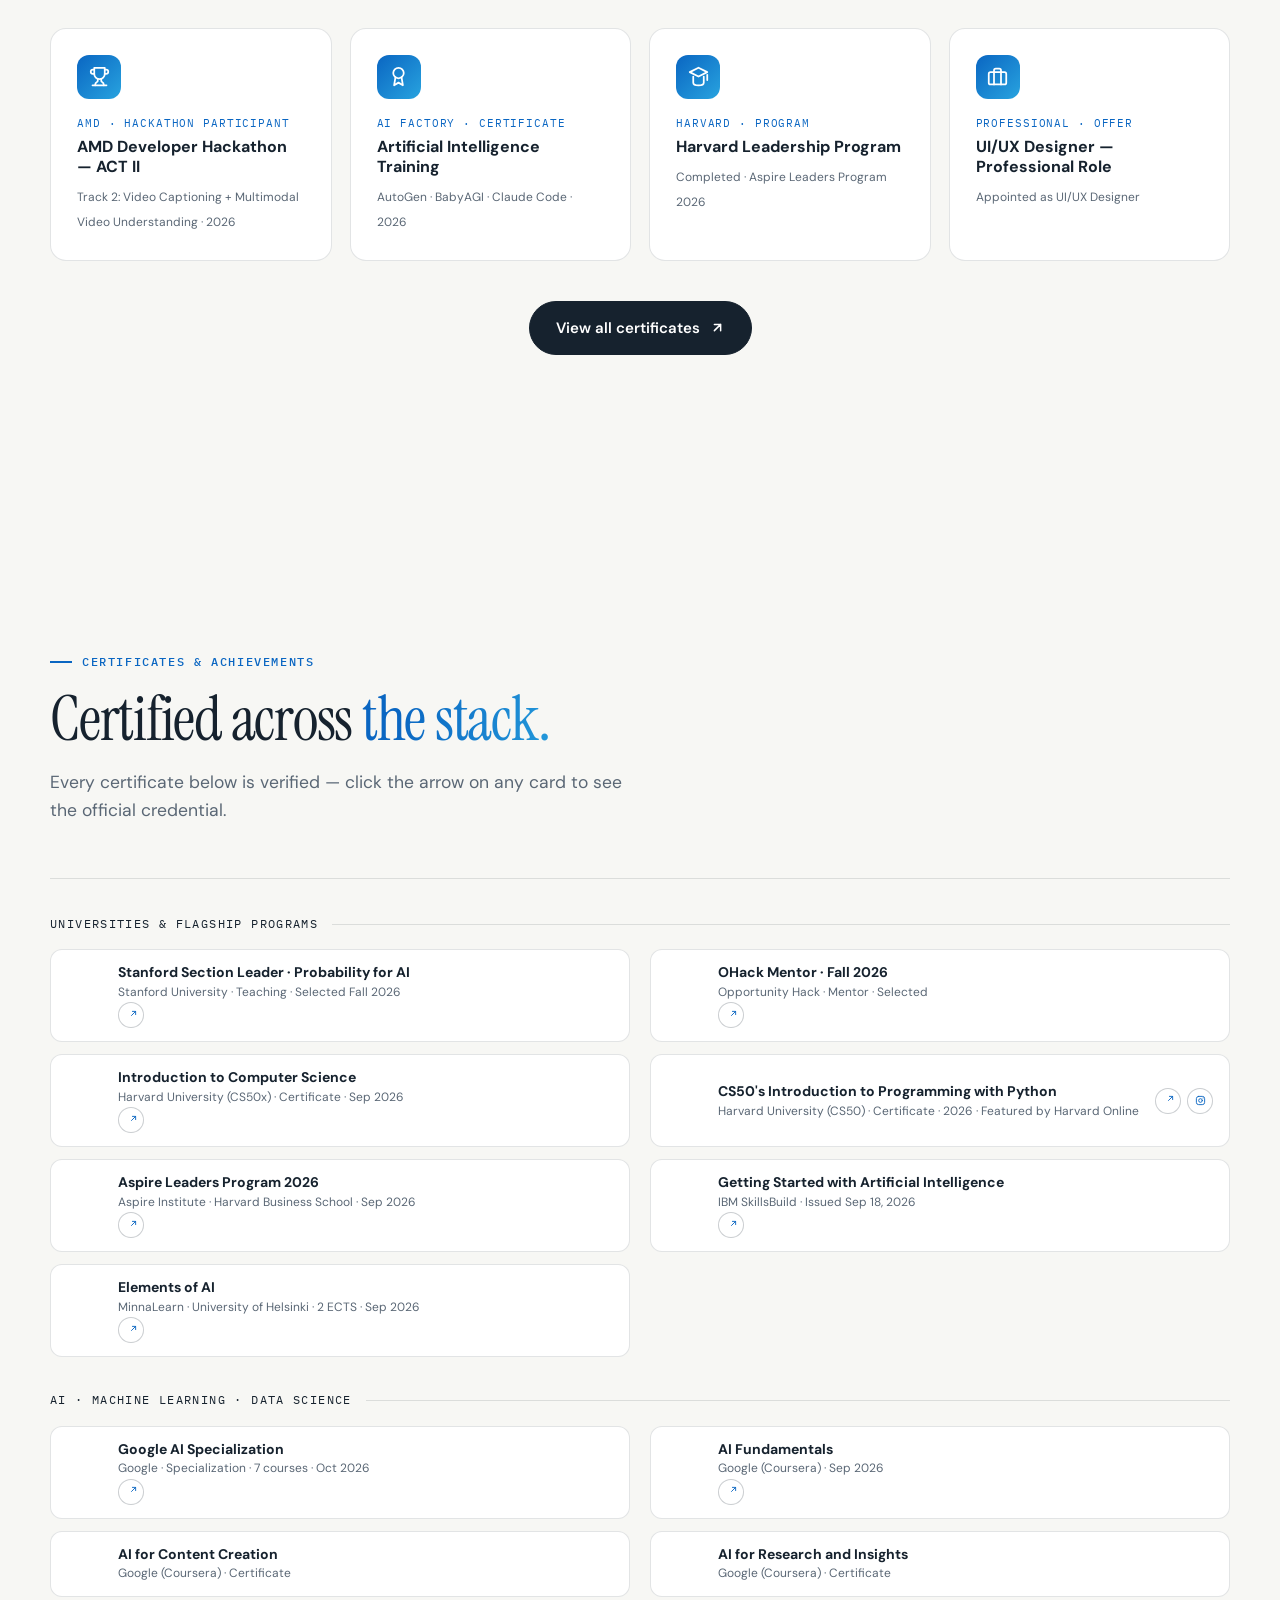
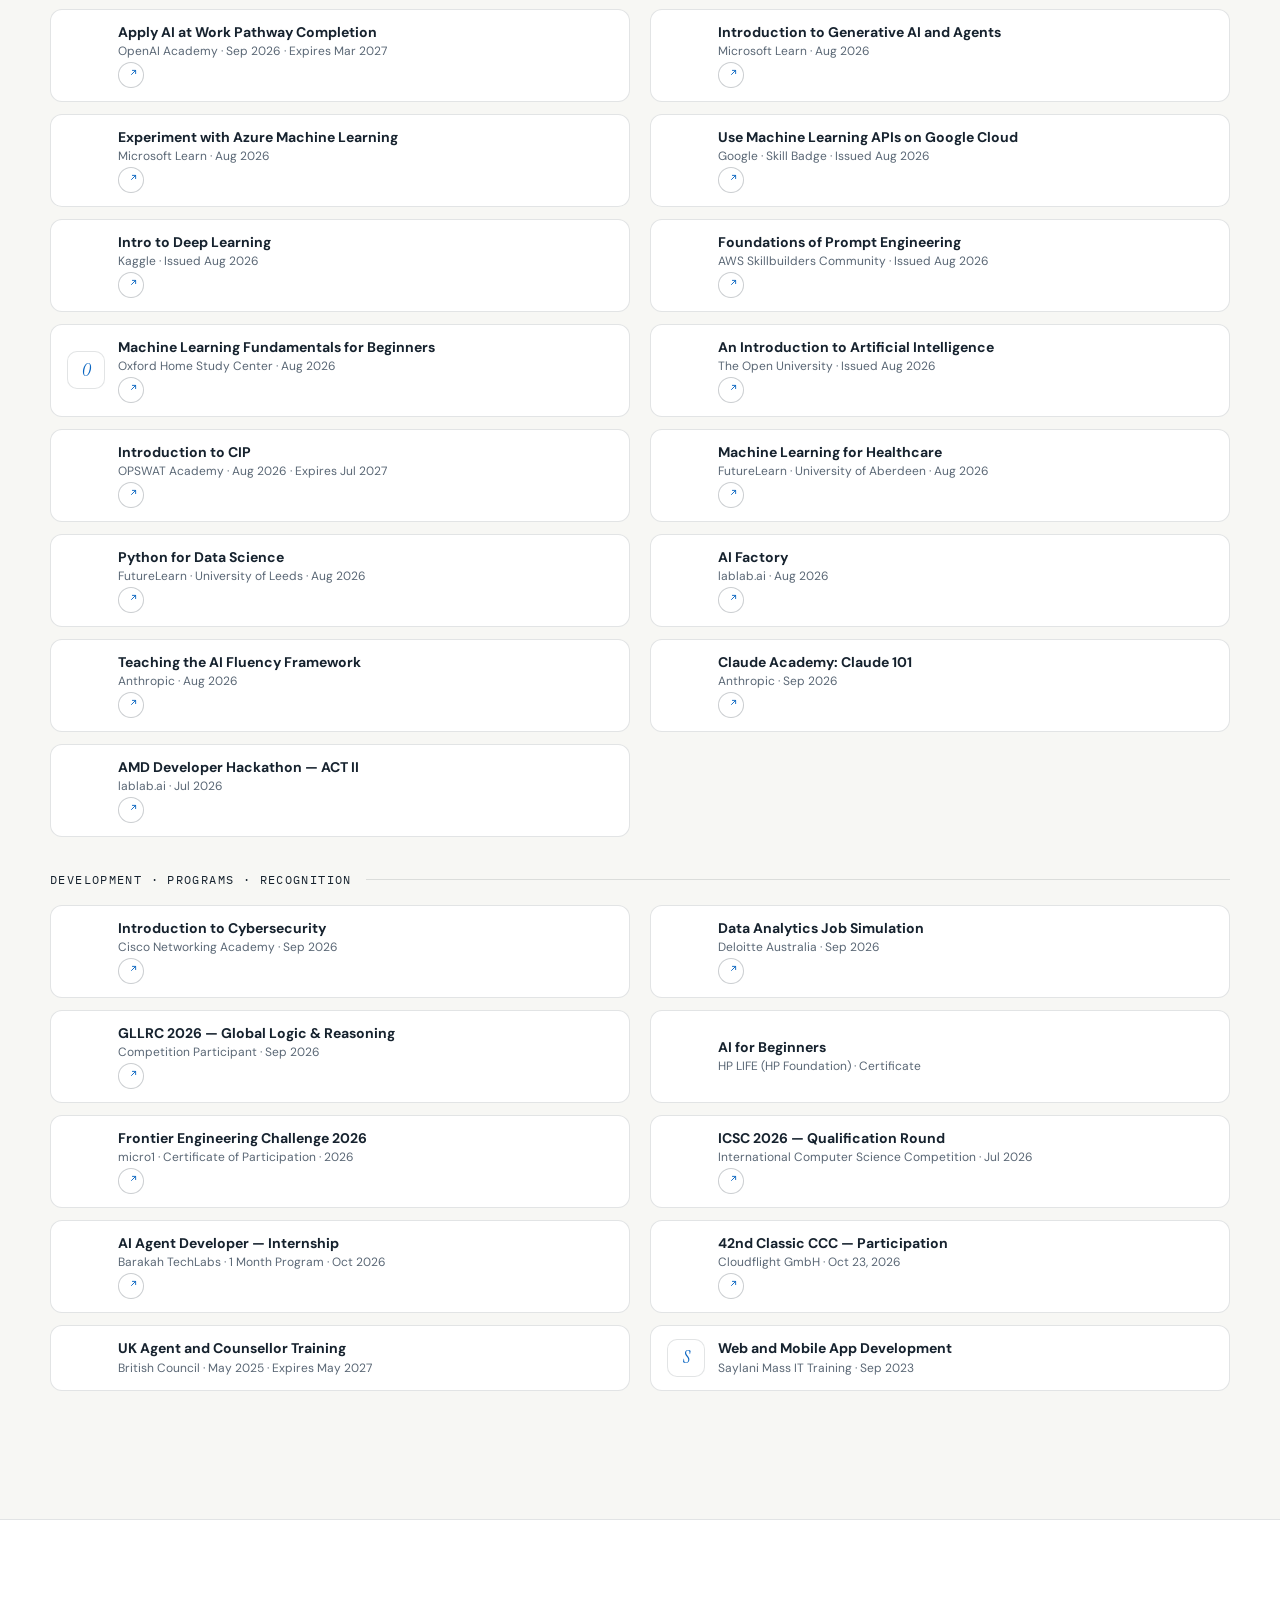
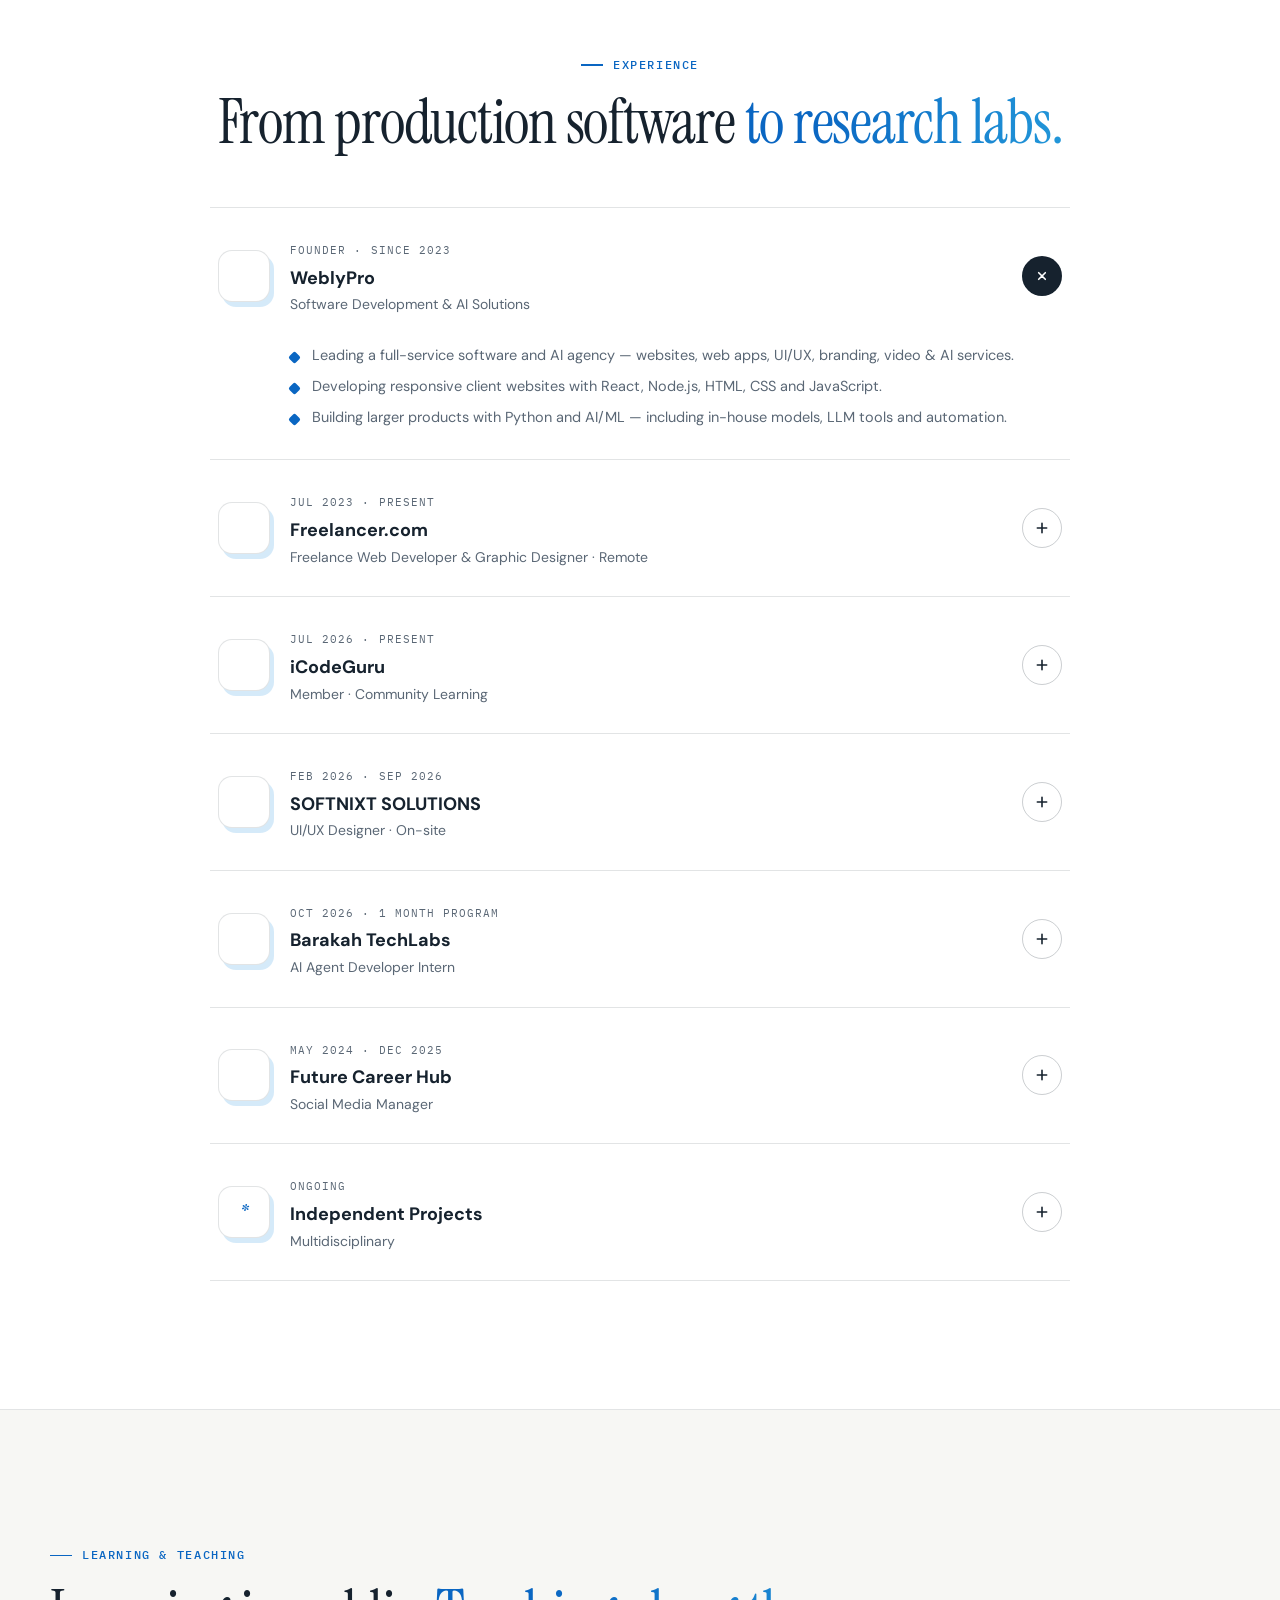
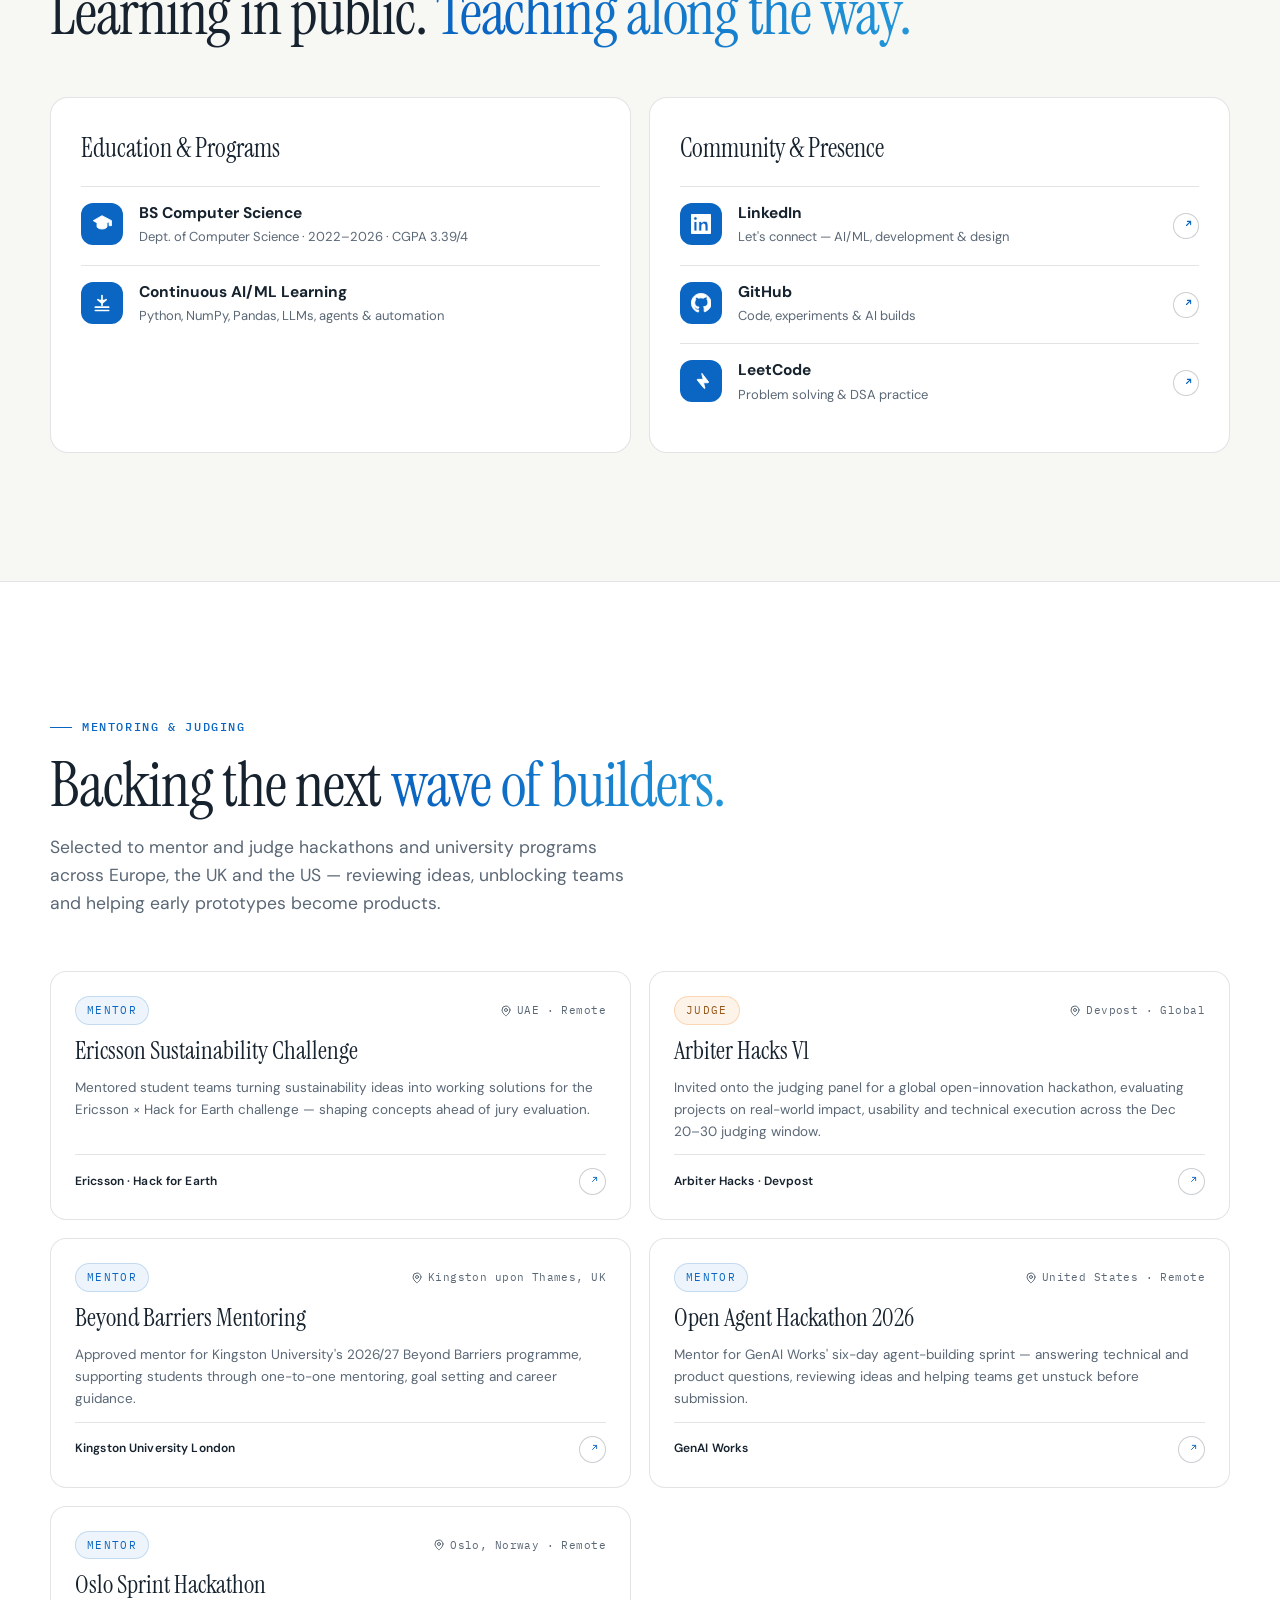
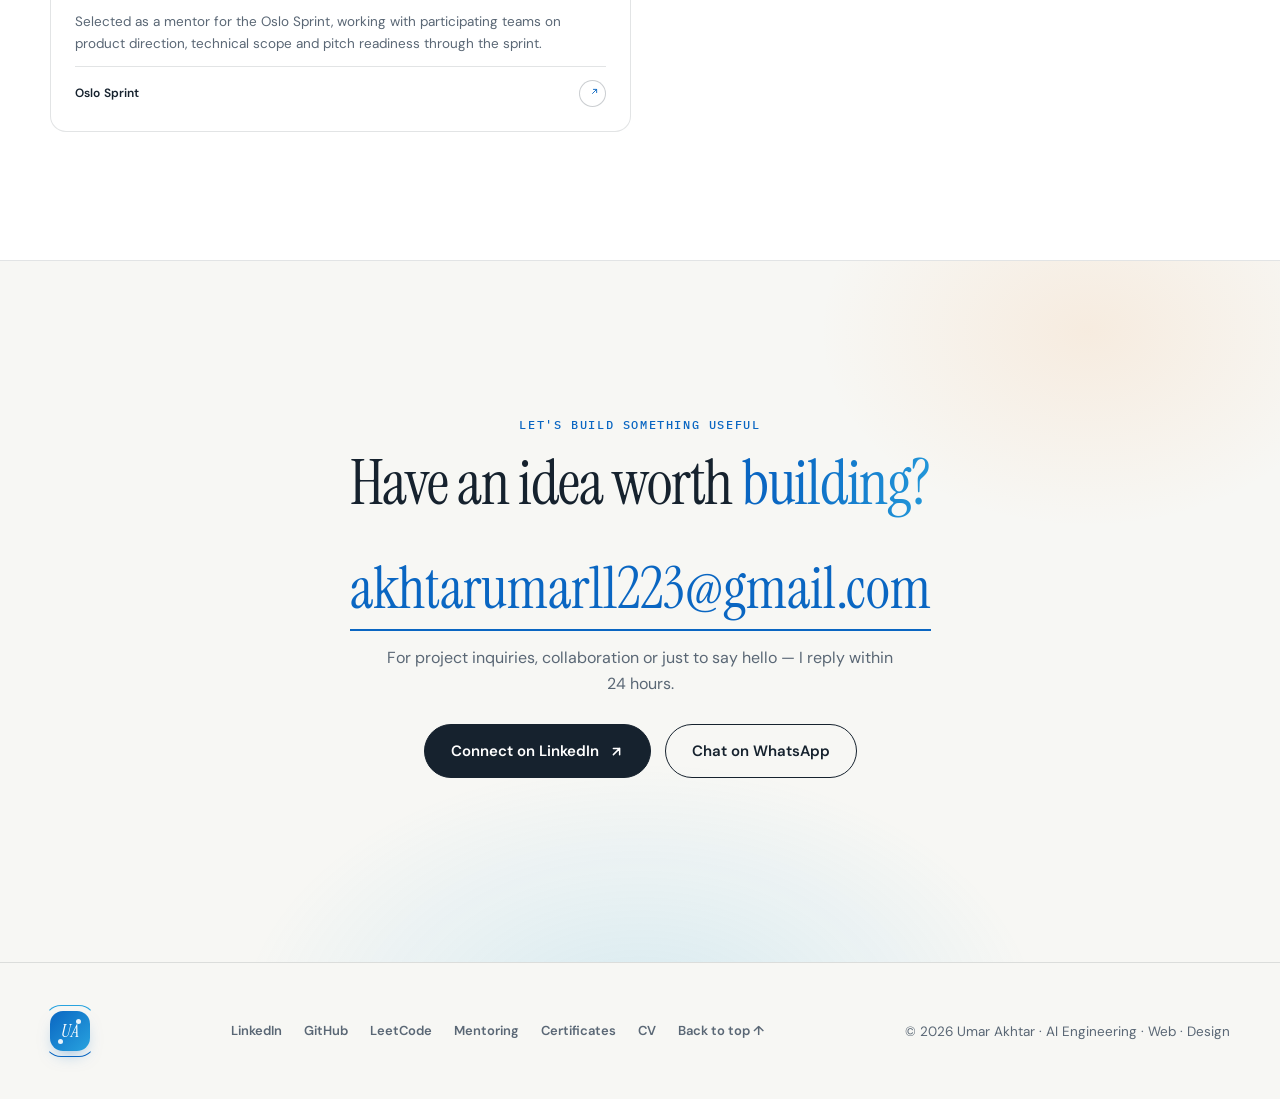
==== commit 35e8ee9a: "Add mentoring/judging section, new certificates, experience updates and refreshed CV" ====
--- a/index.html
+++ b/index.html
@@ -118,7 +118,7 @@
      <span class="ic"><svg viewBox="0 0 24 24" fill="none" stroke="currentColor" stroke-width="2" stroke-linecap="round" stroke-linejoin="round"><rect x="4" y="4" width="16" height="16" rx="2"/><rect x="9" y="9" width="6" height="6"/><path d="M15 2v2M15 20v2M2 15h2M2 9h2M20 15h2M20 9h2M9 2v2M9 20v2"/></svg></span>
      <h3>Applied AI / ML</h3>
      <p>Multimodal models, computer vision, LLMs, AI agents and automation built to solve real problems.</p>
-     <div class="stack">Python · NumPy · Pandas · Fireworks AI · LLMs</div>
+     <div class="stack">Python · NumPy · Pandas · scikit-learn · TensorFlow · Keras · Fireworks AI · LLMs</div>
     </div>
     <div class="cap-card reveal">
      <span class="idx">02</span>
@@ -220,14 +220,15 @@
        <div><b>AMD</b><span>LLM hosted</span></div>
       </div>
       <div class="project-links">
-       <a class="btn-link" href="https://github.com/Pasulasaiteja/Marketpulse-AI" target="_blank" rel="noopener">View on GitHub <svg viewBox="0 0 24 24" fill="none" stroke="currentColor" stroke-width="2.4" stroke-linecap="round" stroke-linejoin="round"><path d="M7 7h10v10M7 17 17 7"/></svg></a>
+       <a class="btn-link" href="https://lablab.ai/ai-hackathons/amd-developer-hackathon-act-iii/infinite-builders/marketpulse-ai" target="_blank" rel="noopener">View project <svg viewBox="0 0 24 24" fill="none" stroke="currentColor" stroke-width="2.4" stroke-linecap="round" stroke-linejoin="round"><path d="M7 7h10v10M7 17 17 7"/></svg></a>
+       <a class="btn-link" href="https://github.com/Pasulasaiteja/Marketpulse-AI" target="_blank" rel="noopener">GitHub <svg viewBox="0 0 24 24" fill="none" stroke="currentColor" stroke-width="2.4" stroke-linecap="round" stroke-linejoin="round"><path d="M7 7h10v10M7 17 17 7"/></svg></a>
       </div>
      </div>
     </article>
 
     <article class="project-card reveal">
      <div class="project-screenshot-wrapper">
-      <img class="project-screenshot" src="https://d112y698adiu2z.cloudfront.net/photos/production/software_photos/005/559/791/datas/gallery.jpg" alt="EcoLens AI project screenshot" loading="lazy" />
+      <img class="project-screenshot" src="https://res.cloudinary.com/dxx12rebk/image/upload/v1793267082/ecolens.png" alt="EcoLens AI project screenshot" loading="lazy" />
      </div>
      <div class="project-body">
       <div class="roles">Computer Vision · Grad-CAM · Streamlit · Sustainability</div>
@@ -361,7 +362,7 @@
 
     <div class="cert-item reveal"><img class="ci-logo" src="https://www.google.com/s2/favicons?domain=cs50.harvard.edu&sz=128" alt="CS50 Harvard University logo" loading="lazy" /><div class="ci-main"><b>Introduction to Computer Science</b><span class="ci-org">Harvard University (CS50x) · Certificate · Sep 2026</span><a class="cert-arrow" href="https://certificates.cs50.io/be9165fc-79c2-4427-933a-a13b168ce696.pdf?size=letter" target="_blank" rel="noopener" aria-label="Verify credential"><svg viewBox="0 0 24 24" fill="none" stroke="currentColor" stroke-width="2" stroke-linecap="round" stroke-linejoin="round"><path d="M14 3h7v7M21 3l-9 9"/></svg></a></div></div>
 
-    <div class="cert-item reveal"><img class="ci-logo" src="https://www.google.com/s2/favicons?domain=cs50.harvard.edu&sz=128" alt="CS50 Harvard University logo" loading="lazy" /><div class="ci-main"><b>CS50's Introduction to Programming with Python</b><span class="ci-org">Harvard University (CS50) · Certificate · 2026</span><a class="cert-arrow" href="https://cs50.harvard.edu/certificates/590f021f-2862-4814-ae52-b220c14a23fa" target="_blank" rel="noopener" aria-label="Verify credential"><svg viewBox="0 0 24 24" fill="none" stroke="currentColor" stroke-width="2" stroke-linecap="round" stroke-linejoin="round"><path d="M14 3h7v7M21 3l-9 9"/></svg></a></div></div>
+    <div class="cert-item reveal"><img class="ci-logo" src="https://www.google.com/s2/favicons?domain=cs50.harvard.edu&sz=128" alt="CS50 Harvard University logo" loading="lazy" /><div class="ci-main"><b>CS50's Introduction to Programming with Python</b><span class="ci-org">Harvard University (CS50) · Certificate · 2026 · Featured by Harvard Online</span></div><div class="cert-links"><a class="cert-arrow" href="https://cs50.harvard.edu/certificates/590f021f-2862-4814-ae52-b220c14a23fa" target="_blank" rel="noopener" aria-label="Verify credential"><svg viewBox="0 0 24 24" fill="none" stroke="currentColor" stroke-width="2" stroke-linecap="round" stroke-linejoin="round"><path d="M14 3h7v7M21 3l-9 9"/></svg></a><a class="cert-arrow" href="https://www.instagram.com/p/De_WlbfF6L1/?mdxt=MWdpZnd3NXlnZnk5" target="_blank" rel="noopener" aria-label="See Harvard Online Instagram feature"><svg viewBox="0 0 24 24" fill="none" stroke="currentColor" stroke-width="2" stroke-linecap="round" stroke-linejoin="round"><rect x="3" y="3" width="18" height="18" rx="5"/><circle cx="12" cy="12" r="4"/><circle cx="17.5" cy="6.5" r="1.1" fill="currentColor" stroke="none"/></svg></a></div></div>
 
     <div class="cert-item reveal"><img class="ci-logo" src="https://www.google.com/s2/favicons?domain=aspireleaders.org&sz=128" alt="Aspire Institute logo" loading="lazy" /><div class="ci-main"><b>Aspire Leaders Program 2026</b><span class="ci-org">Aspire Institute · Harvard Business School · Sep 2026</span><a class="cert-arrow" href="https://engage.aspireleaders.org/share/certificate/did:rcw:7996a522-92ea-4140-a43e-7c880ecd2a0c" target="_blank" rel="noopener" aria-label="Verify credential"><svg viewBox="0 0 24 24" fill="none" stroke="currentColor" stroke-width="2" stroke-linecap="round" stroke-linejoin="round"><path d="M14 3h7v7M21 3l-9 9"/></svg></a></div></div>
 
@@ -371,6 +372,8 @@
 
     <div class="cert-group-title">AI · Machine Learning · Data Science</div>
 
+    <div class="cert-item reveal"><img class="ci-logo" src="https://www.google.com/s2/favicons?domain=google.com&sz=128" alt="Google logo" loading="lazy" /><div class="ci-main"><b>Google AI Specialization</b><span class="ci-org">Google · Specialization · 7 courses · Oct 2026</span><a class="cert-arrow" href="https://www.coursera.org/account/accomplishments/specialization/8Y8AAR30VLT7" target="_blank" rel="noopener" aria-label="Verify credential"><svg viewBox="0 0 24 24" fill="none" stroke="currentColor" stroke-width="2" stroke-linecap="round" stroke-linejoin="round"><path d="M14 3h7v7M21 3l-9 9"/></svg></a></div></div>
+
     <div class="cert-item reveal"><img class="ci-logo" src="https://www.google.com/s2/favicons?domain=google.com&sz=128" alt="Google logo" loading="lazy" /><div class="ci-main"><b>AI Fundamentals</b><span class="ci-org">Google (Coursera) · Sep 2026</span><a class="cert-arrow" href="https://www.coursera.org/account/accomplishments/verify/DO7OIMCGWB6C" target="_blank" rel="noopener" aria-label="Verify credential"><svg viewBox="0 0 24 24" fill="none" stroke="currentColor" stroke-width="2" stroke-linecap="round" stroke-linejoin="round"><path d="M14 3h7v7M21 3l-9 9"/></svg></a></div></div>
 
     <div class="cert-item reveal"><img class="ci-logo" src="https://www.google.com/s2/favicons?domain=google.com&sz=128" alt="Google logo" loading="lazy" /><div class="ci-main"><b>AI for Content Creation</b><span class="ci-org">Google (Coursera) · Certificate</span></div></div>
@@ -413,13 +416,17 @@
 
     <div class="cert-item reveal"><img class="ci-logo" src="https://www.google.com/s2/favicons?domain=deloitte.com&sz=128" alt="Deloitte logo" loading="lazy" /><div class="ci-main"><b>Data Analytics Job Simulation</b><span class="ci-org">Deloitte Australia · Sep 2026</span><a class="cert-arrow" href="https://www.theforage.com/completion-certificates/9PBTqmSxAf6zZTseP/io9DzWKe3PTsiS6GG_9PBTqmSxAf6zZTseP_6aaf809cd1b8813a4b3f4a96_1789889656403_completion_certificate.pdf" target="_blank" rel="noopener" aria-label="Verify credential"><svg viewBox="0 0 24 24" fill="none" stroke="currentColor" stroke-width="2" stroke-linecap="round" stroke-linejoin="round"><path d="M14 3h7v7M21 3l-9 9"/></svg></a></div></div>
 
-    <div class="cert-item reveal"><img class="ci-logo" src="https://favicon.im/gllrc.org" alt="Global Logic &amp; Reasoning Competition logo" loading="lazy" /><div class="ci-main"><b>Global Logic &amp; Reasoning Competition 2026</b><span class="ci-org">GLLRC · Sep 2026</span><a class="cert-arrow" href="https://drive.google.com/file/d/1knEqQHs0j9CkTrMbWMsKz4ElegDIM8Pm/view?usp=sharing" target="_blank" rel="noopener" aria-label="Verify credential"><svg viewBox="0 0 24 24" fill="none" stroke="currentColor" stroke-width="2" stroke-linecap="round" stroke-linejoin="round"><path d="M14 3h7v7M21 3l-9 9"/></svg></a></div></div>
+    <div class="cert-item reveal"><img class="ci-logo" src="https://favicon.im/gllrc.org" alt="Global Logic &amp; Reasoning Competition logo" loading="lazy" /><div class="ci-main"><b>GLLRC 2026 — Global Logic &amp; Reasoning</b><span class="ci-org">Competition Participant · Sep 2026</span><a class="cert-arrow" href="https://drive.google.com/file/d/1knEqQHs0j9CkTrMbWMsKz4ElegDIM8Pm/view?usp=sharing" target="_blank" rel="noopener" aria-label="Verify credential"><svg viewBox="0 0 24 24" fill="none" stroke="currentColor" stroke-width="2" stroke-linecap="round" stroke-linejoin="round"><path d="M14 3h7v7M21 3l-9 9"/></svg></a></div></div>
 
     <div class="cert-item reveal"><img class="ci-logo" src="https://www.google.com/s2/favicons?domain=hp.com&sz=128" alt="HP LIFE logo" loading="lazy" /><div class="ci-main"><b>AI for Beginners</b><span class="ci-org">HP LIFE (HP Foundation) · Certificate</span></div></div>
 
     <div class="cert-item reveal"><img class="ci-logo" src="https://favicon.im/micro1.ai" alt="micro1 logo" loading="lazy" /><div class="ci-main"><b>Frontier Engineering Challenge 2026</b><span class="ci-org">micro1 · Certificate of Participation · 2026</span><a class="cert-arrow" href="https://drive.google.com/file/d/1JaAvAsE3x_vppSoPlWRHvqcBxaqd9Wca/view" target="_blank" rel="noopener" aria-label="Verify credential"><svg viewBox="0 0 24 24" fill="none" stroke="currentColor" stroke-width="2" stroke-linecap="round" stroke-linejoin="round"><path d="M14 3h7v7M21 3l-9 9"/></svg></a></div></div>
 
-    <div class="cert-item reveal"><img class="ci-logo" src="https://favicon.im/icscompetition.org" alt="International Computer Science Competition logo" loading="lazy" /><div class="ci-main"><b>International Computer Science Competition</b><span class="ci-org">Qualification Round · Jul 2026</span><a class="cert-arrow" href="https://icscompetition.org/c/Certificate-QR-2026-1037C925A299-3f8cbebe00ad6f4a1f939a5cc4a01f4b.pdf" target="_blank" rel="noopener" aria-label="Verify credential"><svg viewBox="0 0 24 24" fill="none" stroke="currentColor" stroke-width="2" stroke-linecap="round" stroke-linejoin="round"><path d="M14 3h7v7M21 3l-9 9"/></svg></a></div></div>
+    <div class="cert-item reveal"><img class="ci-logo" src="https://favicon.im/icscompetition.org" alt="International Computer Science Competition logo" loading="lazy" /><div class="ci-main"><b>ICSC 2026 — Qualification Round</b><span class="ci-org">International Computer Science Competition · Jul 2026</span><a class="cert-arrow" href="https://icscompetition.org/c/Certificate-QR-2026-1037C925A299-3f8cbebe00ad6f4a1f939a5cc4a01f4b.pdf" target="_blank" rel="noopener" aria-label="Verify credential"><svg viewBox="0 0 24 24" fill="none" stroke="currentColor" stroke-width="2" stroke-linecap="round" stroke-linejoin="round"><path d="M14 3h7v7M21 3l-9 9"/></svg></a></div></div>
+
+    <div class="cert-item reveal"><img class="ci-logo" src="https://www.google.com/s2/favicons?domain=barakahtechlabs.com&sz=128" alt="Barakah TechLabs logo" loading="lazy" /><div class="ci-main"><b>AI Agent Developer — Internship</b><span class="ci-org">Barakah TechLabs · 1 Month Program · Oct 2026</span><a class="cert-arrow" href="https://www.barakahtechlabs.com/verify?certificate=BTL-CC-2026-1406AC9C" target="_blank" rel="noopener" aria-label="Verify credential"><svg viewBox="0 0 24 24" fill="none" stroke="currentColor" stroke-width="2" stroke-linecap="round" stroke-linejoin="round"><path d="M14 3h7v7M21 3l-9 9"/></svg></a></div></div>
+
+    <div class="cert-item reveal"><img class="ci-logo" src="https://www.google.com/s2/favicons?domain=codingcontest.org&sz=128" alt="Coding Contest logo" loading="lazy" /><div class="ci-main"><b>42nd Classic CCC — Participation</b><span class="ci-org">Cloudflight GmbH · Oct 23, 2026</span><a class="cert-arrow" href="https://drive.google.com/file/d/1x8TQK774Wal1HVqEafpWOSSr9NvKVtfU/view?usp=sharing" target="_blank" rel="noopener" aria-label="Verify credential"><svg viewBox="0 0 24 24" fill="none" stroke="currentColor" stroke-width="2" stroke-linecap="round" stroke-linejoin="round"><path d="M14 3h7v7M21 3l-9 9"/></svg></a></div></div>
 
     <div class="cert-item reveal"><img class="ci-logo" src="https://favicon.im/britishcouncil.org" alt="British Council logo" loading="lazy" /><div class="ci-main"><b>UK Agent and Counsellor Training</b><span class="ci-org">British Council · May 2025 · Expires May 2027</span></div></div>
 
@@ -442,15 +449,15 @@
       <div class="exp-main">
        <span class="when">Founder · Since 2023</span>
        <h3>WeblyPro</h3>
-       <div class="role">Digital Growth Agency</div>
+       <div class="role">Software Development &amp; AI Solutions</div>
       </div>
       <span class="exp-arrow"><svg viewBox="0 0 24 24" fill="none" stroke="currentColor" stroke-width="2.4" stroke-linecap="round"><path d="M12 5v14M5 12h14"/></svg></span>
      </summary>
      <div class="exp-details">
       <ul>
-       <li>Leading a full-service agency — web development, Shopify, UI/UX, graphic design, video &amp; AI services.</li>
-       <li>Delivered 20+ client projects including e-commerce, travel, study-abroad and corporate sites.</li>
-       <li>Growing the AI services line — AI agents, automation, AI photo &amp; video creatives.</li>
+       <li>Leading a full-service software and AI agency — websites, web apps, UI/UX, branding, video &amp; AI services.</li>
+       <li>Developing responsive client websites with React, Node.js, HTML, CSS and JavaScript.</li>
+       <li>Building larger products with Python and AI/ML — including in-house models, LLM tools and automation.</li>
       </ul>
      </div>
     </details>
@@ -498,17 +505,35 @@
      <summary>
       <span class="exp-logo"><img src="https://favicon.im/softnixt.com" alt="SOFTNIXT SOLUTIONS logo" loading="lazy" /></span>
       <div class="exp-main">
-       <span class="when">Feb 2026 · Aug 2026</span>
+       <span class="when">Feb 2026 · Sep 2026</span>
        <h3>SOFTNIXT SOLUTIONS</h3>
-       <div class="role">UI/UX &amp; Graphic Designer · On-site</div>
+       <div class="role">UI/UX Designer · On-site</div>
       </div>
       <span class="exp-arrow"><svg viewBox="0 0 24 24" fill="none" stroke="currentColor" stroke-width="2.4" stroke-linecap="round"><path d="M12 5v14M5 12h14"/></svg></span>
      </summary>
      <div class="exp-details">
       <ul>
-       <li>Designed clean, modern and user-friendly UI layouts for websites and applications.</li>
-       <li>Created social media creatives, banners and marketing materials.</li>
-       <li>Improved user experience through responsive design and collaborated with developers to implement it.</li>
+       <li>Designed trendy, AI-inspired website UI/UX in Figma for client platforms and products.</li>
+       <li>Designed the Softnixt company website and the Crelix website, plus UI for Lightning Ads, an ads-handling platform, and other client projects.</li>
+      </ul>
+     </div>
+    </details>
+
+    <details class="exp-row reveal">
+     <summary>
+      <span class="exp-logo"><img src="https://www.google.com/s2/favicons?domain=barakahtechlabs.com&sz=128" alt="Barakah TechLabs logo" loading="lazy" /></span>
+      <div class="exp-main">
+       <span class="when">Oct 2026 · 1 Month Program</span>
+       <h3>Barakah TechLabs</h3>
+       <div class="role">AI Agent Developer Intern</div>
+      </div>
+      <span class="exp-arrow"><svg viewBox="0 0 24 24" fill="none" stroke="currentColor" stroke-width="2.4" stroke-linecap="round"><path d="M12 5v14M5 12h14"/></svg></span>
+     </summary>
+     <div class="exp-details">
+      <ul>
+       <li>Built AI agents and workflow automation across a project-based internship program.</li>
+       <li>Shipped industry-aligned applications end to end — research, build and delivery.</li>
+       <li>Worked with LLM APIs, automation pipelines and practical AI product design.</li>
       </ul>
      </div>
     </details>
@@ -519,14 +544,15 @@
       <div class="exp-main">
        <span class="when">May 2024 · Dec 2025</span>
        <h3>Future Career Hub</h3>
-       <div class="role">Graphic Designer</div>
+       <div class="role">Social Media Manager</div>
       </div>
       <span class="exp-arrow"><svg viewBox="0 0 24 24" fill="none" stroke="currentColor" stroke-width="2.4" stroke-linecap="round"><path d="M12 5v14M5 12h14"/></svg></span>
      </summary>
      <div class="exp-details">
       <ul>
-       <li>Handled all social media creatives and brand visuals for the whole company.</li>
-       <li>Designed thumbnails, posters, banners and ad creatives that lifted engagement.</li>
+       <li>Led graphics, web design and video editing for study-abroad marketing campaigns.</li>
+       <li>Managed multi-platform publishing across Facebook, Instagram, YouTube and WhatsApp.</li>
+       <li>Managed the team — assigned tasks, reviewed work and kept content shipping on schedule.</li>
       </ul>
      </div>
     </details>
@@ -594,7 +620,69 @@
    </div>
   </section>
 
- <!-- ================= CONTACT ================= -->
+ <!-- ================= MENTORING & JUDGING ================= -->
+ <section class="section section-alt" id="mentoring">
+  <div class="shell">
+   <div class="sec-head">
+    <span class="eyebrow">Mentoring &amp; judging</span>
+    <h2 class="sec-title">Backing the next <span class="grad-text">wave of builders.</span></h2>
+    <p class="sec-lead">Selected to mentor and judge hackathons and university programs across Europe, the UK and the US — reviewing ideas, unblocking teams and helping early prototypes become products.</p>
+   </div>
+   <div class="mentor-grid">
+
+    <article class="mentor-card reveal">
+     <div class="mentor-top">
+      <span class="mentor-role">Mentor</span>
+      <span class="mentor-loc"><svg viewBox="0 0 24 24" fill="none" stroke="currentColor" stroke-width="2" stroke-linecap="round" stroke-linejoin="round"><path d="M20 10c0 6-8 12-8 12S4 16 4 10a8 8 0 1 1 16 0Z"/><circle cx="12" cy="10" r="3"/></svg>UAE · Remote</span>
+     </div>
+     <h3>Ericsson Sustainability Challenge</h3>
+     <p>Mentored student teams turning sustainability ideas into working solutions for the Ericsson × Hack for Earth challenge — shaping concepts ahead of jury evaluation.</p>
+     <div class="mentor-foot"><span class="mentor-org">Ericsson · Hack for Earth</span><a class="cert-arrow" href="https://drive.google.com/file/d/1nrGPYzB-H7QSR4J3_zC9yTTYtJkWlrN3/view?usp=sharing" target="_blank" rel="noopener" aria-label="Mentor confirmation"><svg viewBox="0 0 24 24" fill="none" stroke="currentColor" stroke-width="2" stroke-linecap="round" stroke-linejoin="round"><path d="M14 3h7v7M21 3l-9 9"/></svg></a></div>
+    </article>
+
+    <article class="mentor-card reveal">
+     <div class="mentor-top">
+      <span class="mentor-role judge">Judge</span>
+      <span class="mentor-loc"><svg viewBox="0 0 24 24" fill="none" stroke="currentColor" stroke-width="2" stroke-linecap="round" stroke-linejoin="round"><path d="M20 10c0 6-8 12-8 12S4 16 4 10a8 8 0 1 1 16 0Z"/><circle cx="12" cy="10" r="3"/></svg>Devpost · Global</span>
+     </div>
+     <h3>Arbiter Hacks V1</h3>
+     <p>Invited onto the judging panel for a global open-innovation hackathon, evaluating projects on real-world impact, usability and technical execution across the Dec 20–30 judging window.</p>
+     <div class="mentor-foot"><span class="mentor-org">Arbiter Hacks · Devpost</span><a class="cert-arrow" href="https://arbiter-hacks-v1.devpost.com/" target="_blank" rel="noopener" aria-label="Arbiter Hacks V1 on Devpost"><svg viewBox="0 0 24 24" fill="none" stroke="currentColor" stroke-width="2" stroke-linecap="round" stroke-linejoin="round"><path d="M14 3h7v7M21 3l-9 9"/></svg></a></div>
+    </article>
+
+    <article class="mentor-card reveal">
+     <div class="mentor-top">
+      <span class="mentor-role">Mentor</span>
+      <span class="mentor-loc"><svg viewBox="0 0 24 24" fill="none" stroke="currentColor" stroke-width="2" stroke-linecap="round" stroke-linejoin="round"><path d="M20 10c0 6-8 12-8 12S4 16 4 10a8 8 0 1 1 16 0Z"/><circle cx="12" cy="10" r="3"/></svg>Kingston upon Thames, UK</span>
+     </div>
+     <h3>Beyond Barriers Mentoring</h3>
+     <p>Approved mentor for Kingston University's 2026/27 Beyond Barriers programme, supporting students through one-to-one mentoring, goal setting and career guidance.</p>
+     <div class="mentor-foot"><span class="mentor-org">Kingston University London</span><a class="cert-arrow" href="https://drive.google.com/file/d/1hNR3M2-SzlSbpcC-Cl623wD63fTUu7M5/view?usp=sharing" target="_blank" rel="noopener" aria-label="Mentor acceptance"><svg viewBox="0 0 24 24" fill="none" stroke="currentColor" stroke-width="2" stroke-linecap="round" stroke-linejoin="round"><path d="M14 3h7v7M21 3l-9 9"/></svg></a></div>
+    </article>
+
+    <article class="mentor-card reveal">
+     <div class="mentor-top">
+      <span class="mentor-role">Mentor</span>
+      <span class="mentor-loc"><svg viewBox="0 0 24 24" fill="none" stroke="currentColor" stroke-width="2" stroke-linecap="round" stroke-linejoin="round"><path d="M20 10c0 6-8 12-8 12S4 16 4 10a8 8 0 1 1 16 0Z"/><circle cx="12" cy="10" r="3"/></svg>United States · Remote</span>
+     </div>
+     <h3>Open Agent Hackathon 2026</h3>
+     <p>Mentor for GenAI Works' six-day agent-building sprint — answering technical and product questions, reviewing ideas and helping teams get unstuck before submission.</p>
+     <div class="mentor-foot"><span class="mentor-org">GenAI Works</span><a class="cert-arrow" href="https://drive.google.com/file/d/1HM9iH6bz1Rtc5RUprQjwQ57EUoWxxyxa/view?usp=sharing" target="_blank" rel="noopener" aria-label="Mentor acceptance"><svg viewBox="0 0 24 24" fill="none" stroke="currentColor" stroke-width="2" stroke-linecap="round" stroke-linejoin="round"><path d="M14 3h7v7M21 3l-9 9"/></svg></a></div>
+    </article>
+
+    <article class="mentor-card reveal">
+     <div class="mentor-top">
+      <span class="mentor-role">Mentor</span>
+      <span class="mentor-loc"><svg viewBox="0 0 24 24" fill="none" stroke="currentColor" stroke-width="2" stroke-linecap="round" stroke-linejoin="round"><path d="M20 10c0 6-8 12-8 12S4 16 4 10a8 8 0 1 1 16 0Z"/><circle cx="12" cy="10" r="3"/></svg>Oslo, Norway · Remote</span>
+     </div>
+     <h3>Oslo Sprint Hackathon</h3>
+     <p>Selected as a mentor for the Oslo Sprint, working with participating teams on product direction, technical scope and pitch readiness through the sprint.</p>
+     <div class="mentor-foot"><span class="mentor-org">Oslo Sprint</span><a class="cert-arrow" href="https://drive.google.com/file/d/1mARGFYWxumZ2B_-dsPBAqKfVW3Mvd-Nb/view?usp=sharing" target="_blank" rel="noopener" aria-label="Mentor acceptance"><svg viewBox="0 0 24 24" fill="none" stroke="currentColor" stroke-width="2" stroke-linecap="round" stroke-linejoin="round"><path d="M14 3h7v7M21 3l-9 9"/></svg></a></div>
+    </article>
+
+   </div>
+  </div>
+ </section>
  <section class="contact-section" id="contact">
   <div class="shell">
    <span class="eyebrow">Let's build something useful</span>
@@ -619,6 +707,7 @@
     <a href="https://www.linkedin.com/in/umar-akhtar-designer/" target="_blank" rel="noopener">LinkedIn</a>
     <a href="https://github.com/umar-akhtar-designer" target="_blank" rel="noopener">GitHub</a>
     <a href="https://leetcode.com/u/umarakhtar222/" target="_blank" rel="noopener">LeetCode</a>
+    <a href="#mentoring">Mentoring</a>
     <a href="#certificates">Certificates</a>
     <a href="assets/Umar_Akhtar_CV.pdf" download>CV</a>
     <a href="#top">Back to top ↑</a>
--- a/css/style.css
+++ b/css/style.css
@@ -840,6 +840,7 @@
 }
 .cert-item .cert-arrow svg { width: 11px; height: 11px; stroke: currentColor; }
 .cert-item:hover .cert-arrow { background: var(--blue); color: #fff; }
+.cert-item .cert-links { display: flex; align-items: center; gap: 6px; flex-shrink: 0; }
 .cred-line .cert-arrow {
   align-self: center;
   width: 26px; height: 26px;
@@ -868,6 +869,100 @@
 }
 .cert-group-title:first-of-type { margin-top: 6px; }
 .cert-group-title::after { content: ""; height: 1px; background: var(--line); flex: 1; }
+
+/* ---------- Mentoring & judging ---------- */
+.mentor-grid {
+  display: grid;
+  grid-template-columns: repeat(2, minmax(0, 1fr));
+  gap: 18px;
+}
+.mentor-card {
+  display: flex;
+  flex-direction: column;
+  gap: 11px;
+  padding: 24px;
+  background: var(--surface);
+  border: 1px solid var(--line);
+  border-radius: 16px;
+  transition: border-color .25s ease, transform .3s var(--ease), box-shadow .3s ease;
+}
+.mentor-card:hover {
+  border-color: var(--blue);
+  transform: translateY(-3px);
+  box-shadow: 0 18px 44px rgba(22,34,46,.08);
+}
+.mentor-top {
+  display: flex;
+  align-items: center;
+  justify-content: space-between;
+  gap: 10px;
+  flex-wrap: wrap;
+}
+.mentor-role {
+  font-family: var(--mono);
+  font-size: 10.5px;
+  letter-spacing: .13em;
+  text-transform: uppercase;
+  color: var(--blue);
+  background: rgba(10,102,194,.07);
+  border: 1px solid rgba(10,102,194,.18);
+  padding: 5px 11px;
+  border-radius: 999px;
+}
+.mentor-role.judge {
+  color: #95571a;
+  background: rgba(242,153,74,.12);
+  border-color: rgba(242,153,74,.32);
+}
+.mentor-loc {
+  display: inline-flex;
+  align-items: center;
+  gap: 5px;
+  font-family: var(--mono);
+  font-size: 10.5px;
+  letter-spacing: .04em;
+  color: var(--muted);
+}
+.mentor-loc svg { width: 12px; height: 12px; flex-shrink: 0; }
+.mentor-card h3 {
+  font-family: var(--serif);
+  font-size: 25px;
+  font-weight: 400;
+  line-height: 1.18;
+  color: var(--ink);
+}
+.mentor-card p {
+  font-size: 13.5px;
+  line-height: 1.65;
+  color: var(--muted);
+}
+.mentor-foot {
+  margin-top: auto;
+  padding-top: 13px;
+  border-top: 1px solid var(--line);
+  display: flex;
+  align-items: center;
+  justify-content: space-between;
+  gap: 12px;
+}
+.mentor-org {
+  font-size: 12px;
+  font-weight: 600;
+  color: var(--ink);
+  letter-spacing: .01em;
+}
+.mentor-card .cert-arrow {
+  width: 27px; height: 27px;
+  border-radius: 50%;
+  background: var(--surface);
+  border: 1px solid var(--line-strong);
+  display: flex; align-items: center; justify-content: center;
+  color: var(--blue);
+  transition: background .25s ease, color .25s ease;
+  flex-shrink: 0;
+}
+.mentor-card .cert-arrow svg { width: 11px; height: 11px; stroke: currentColor; }
+.mentor-card .cert-arrow:hover { background: var(--blue); color: #fff; }
 
 /* ---------- Experience accordion ---------- */
 .experience {
@@ -1086,6 +1181,7 @@
   .rec-grid { grid-template-columns: 1fr; }
   .cert-list { grid-template-columns: 1fr; }
   .cred-grid { grid-template-columns: 1fr; }
+  .mentor-grid { grid-template-columns: 1fr; }
   .exp-details { padding: 0 8px 28px 0; }
   .footer-inner { flex-direction: column; text-align: center; }
 }
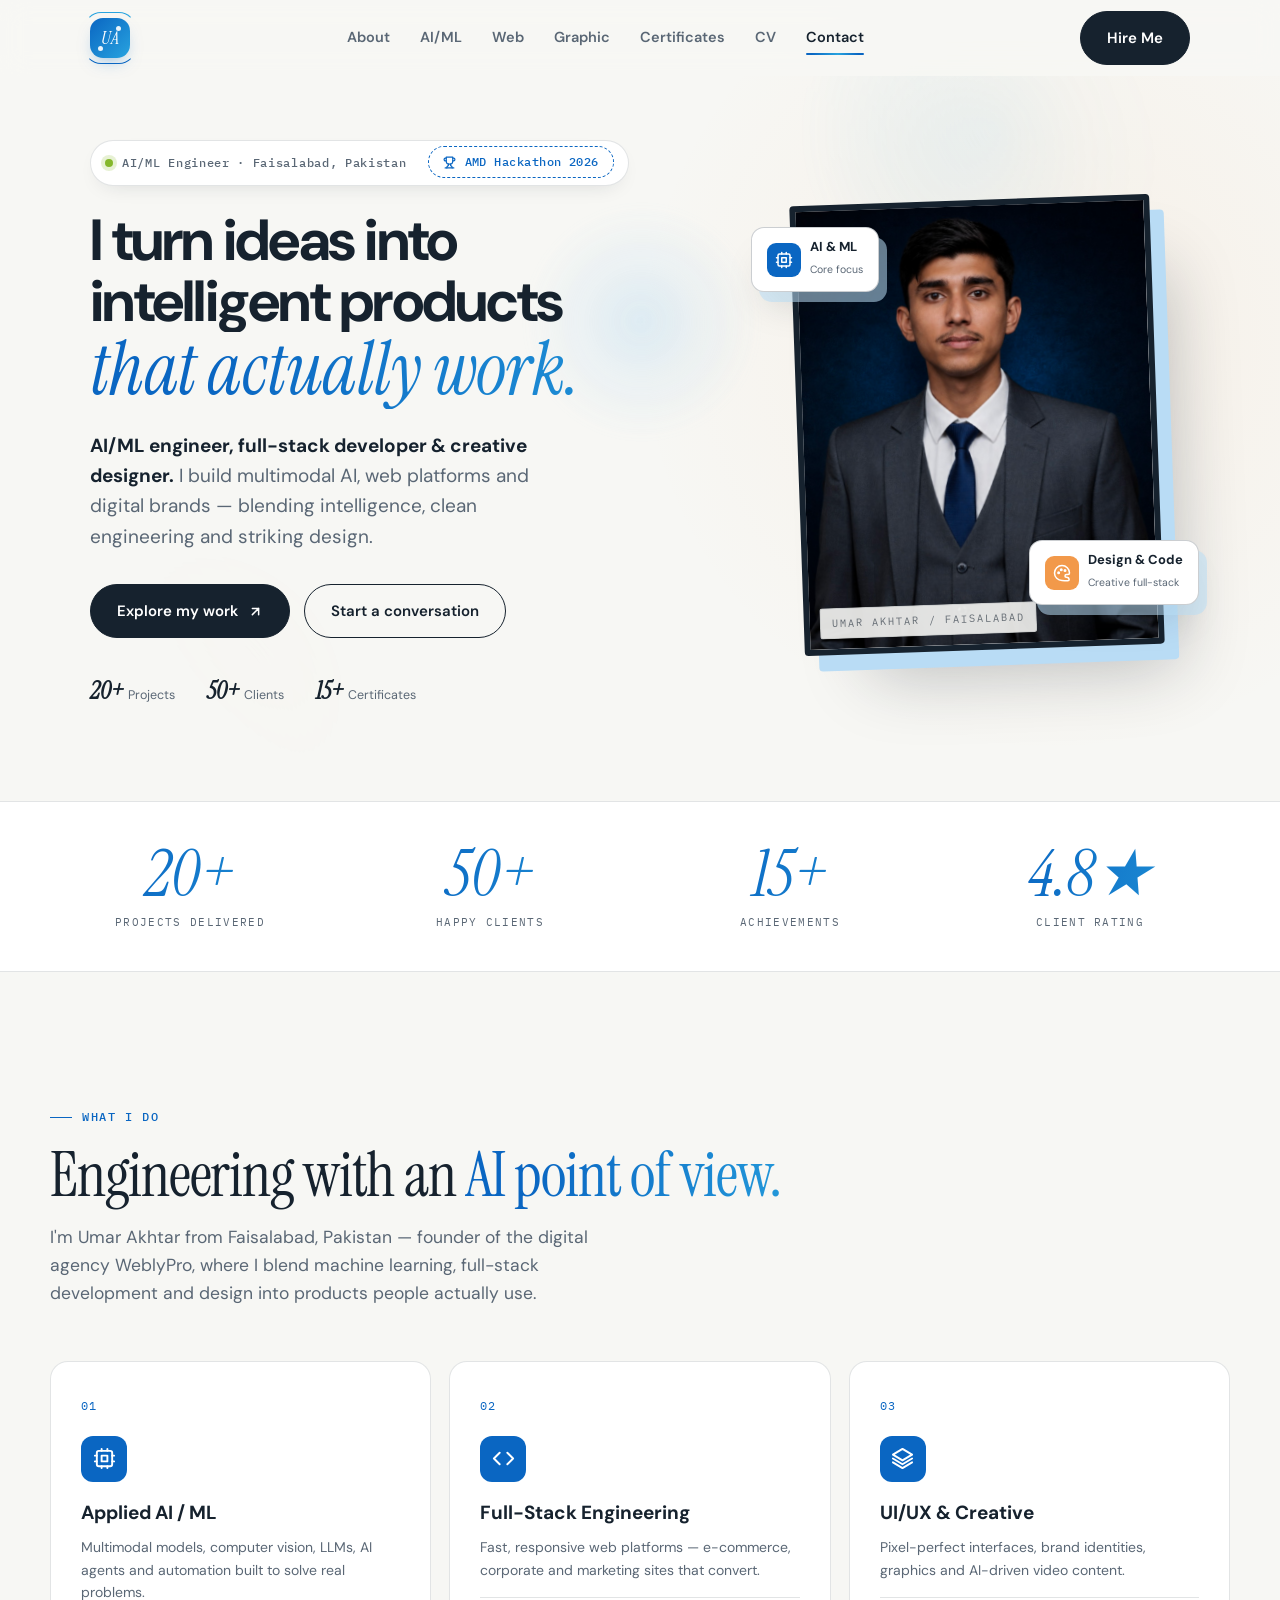
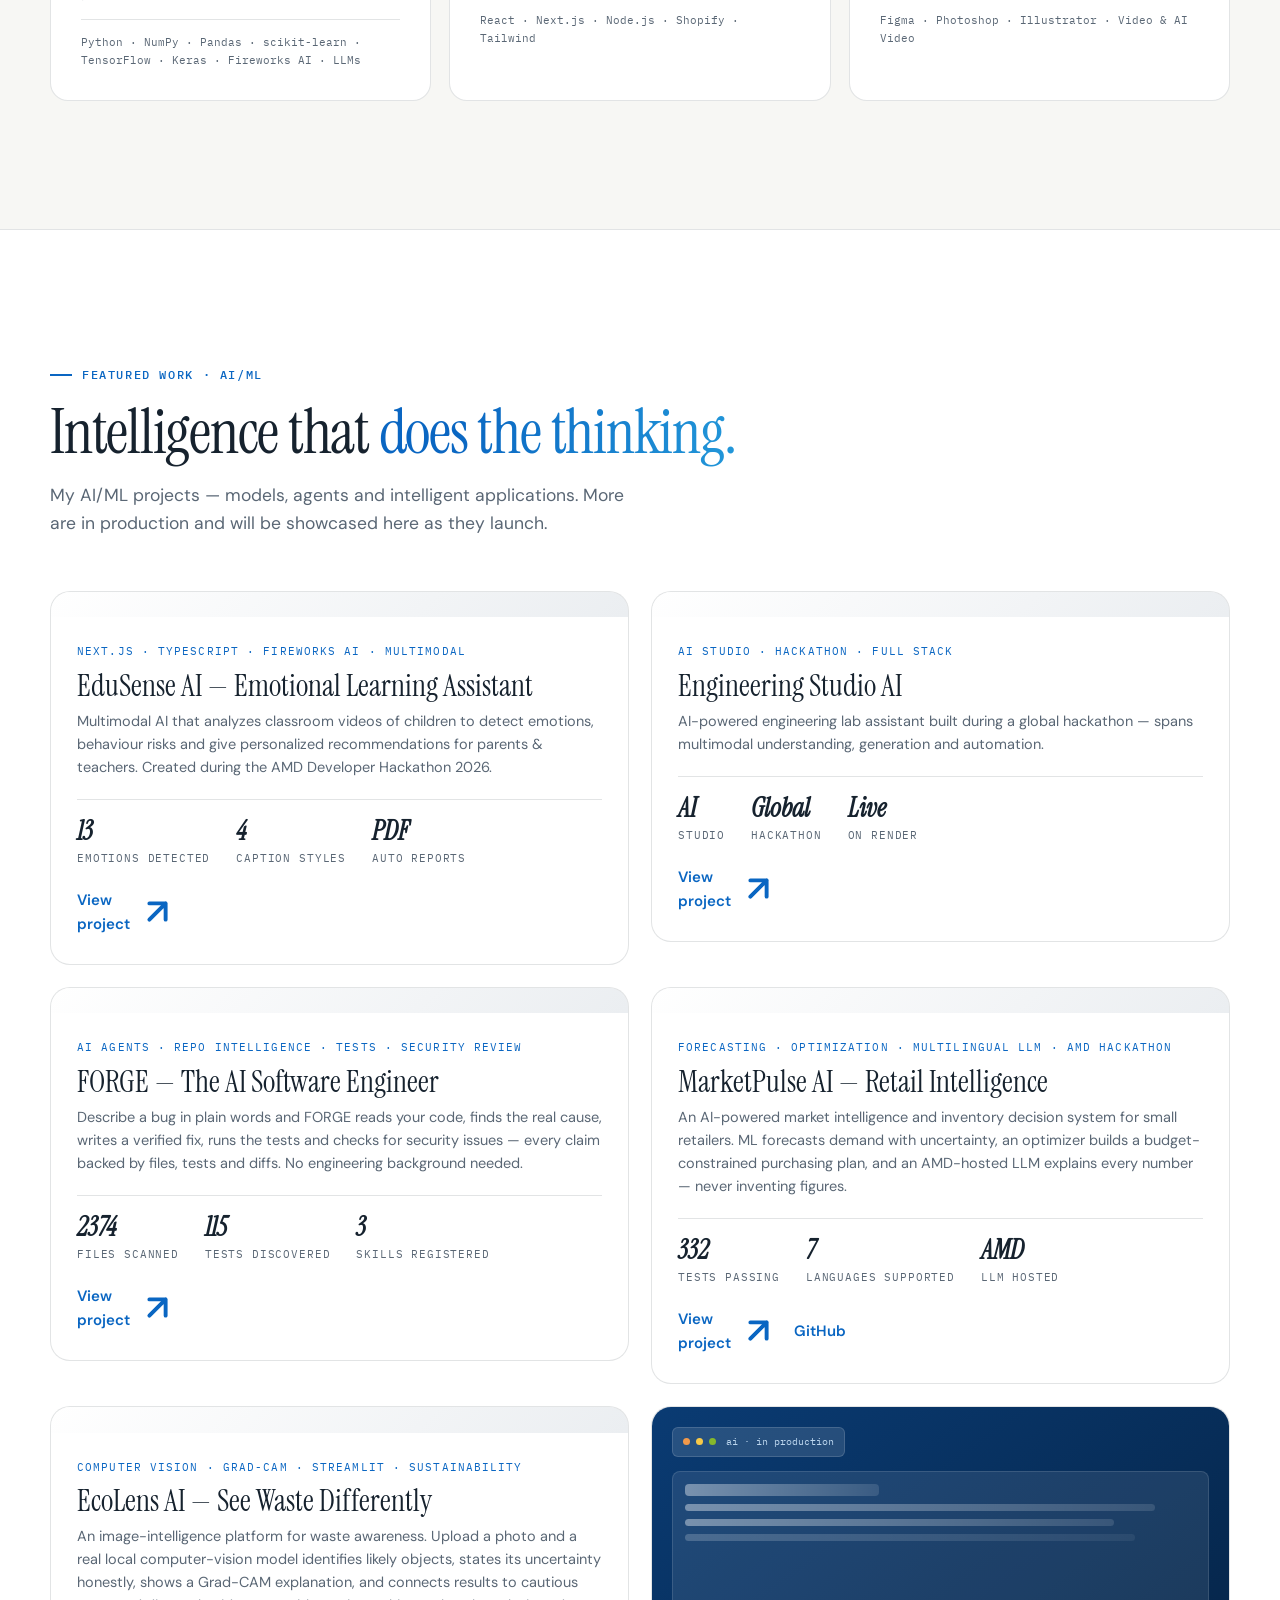
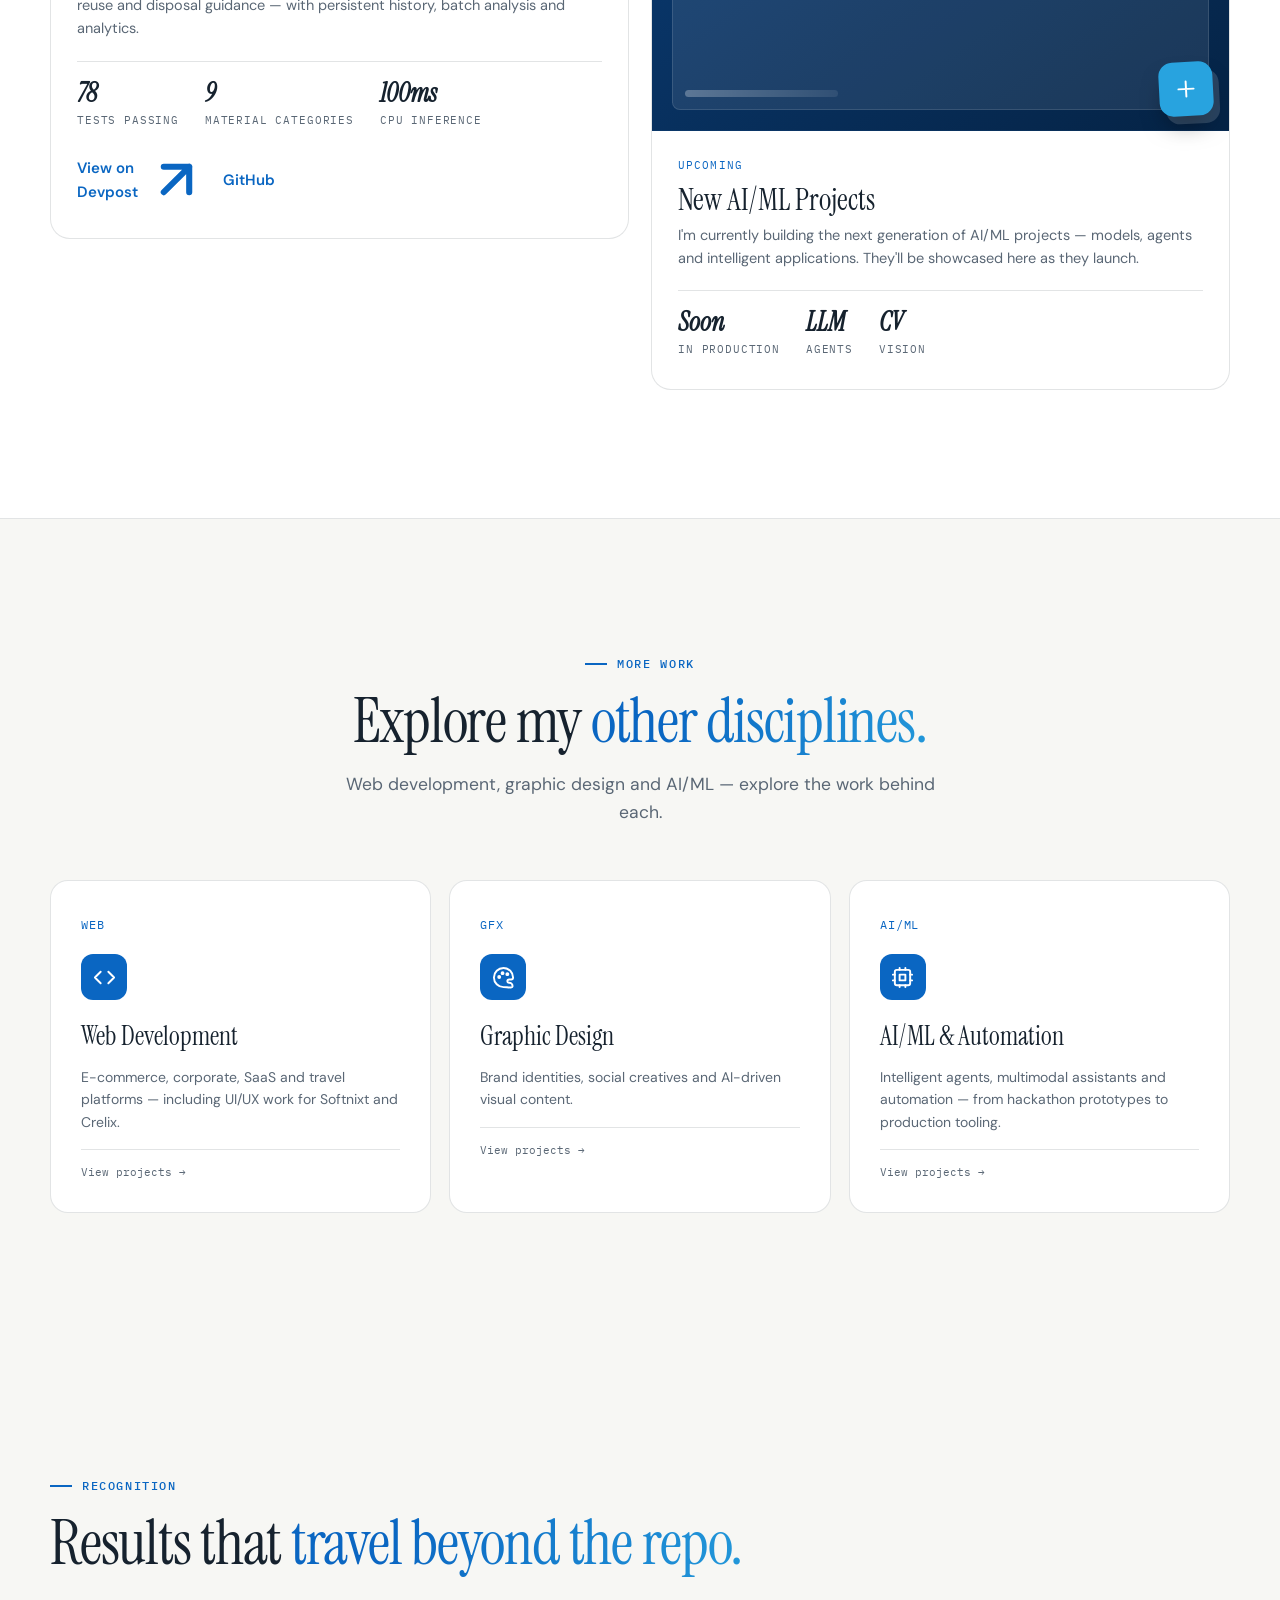
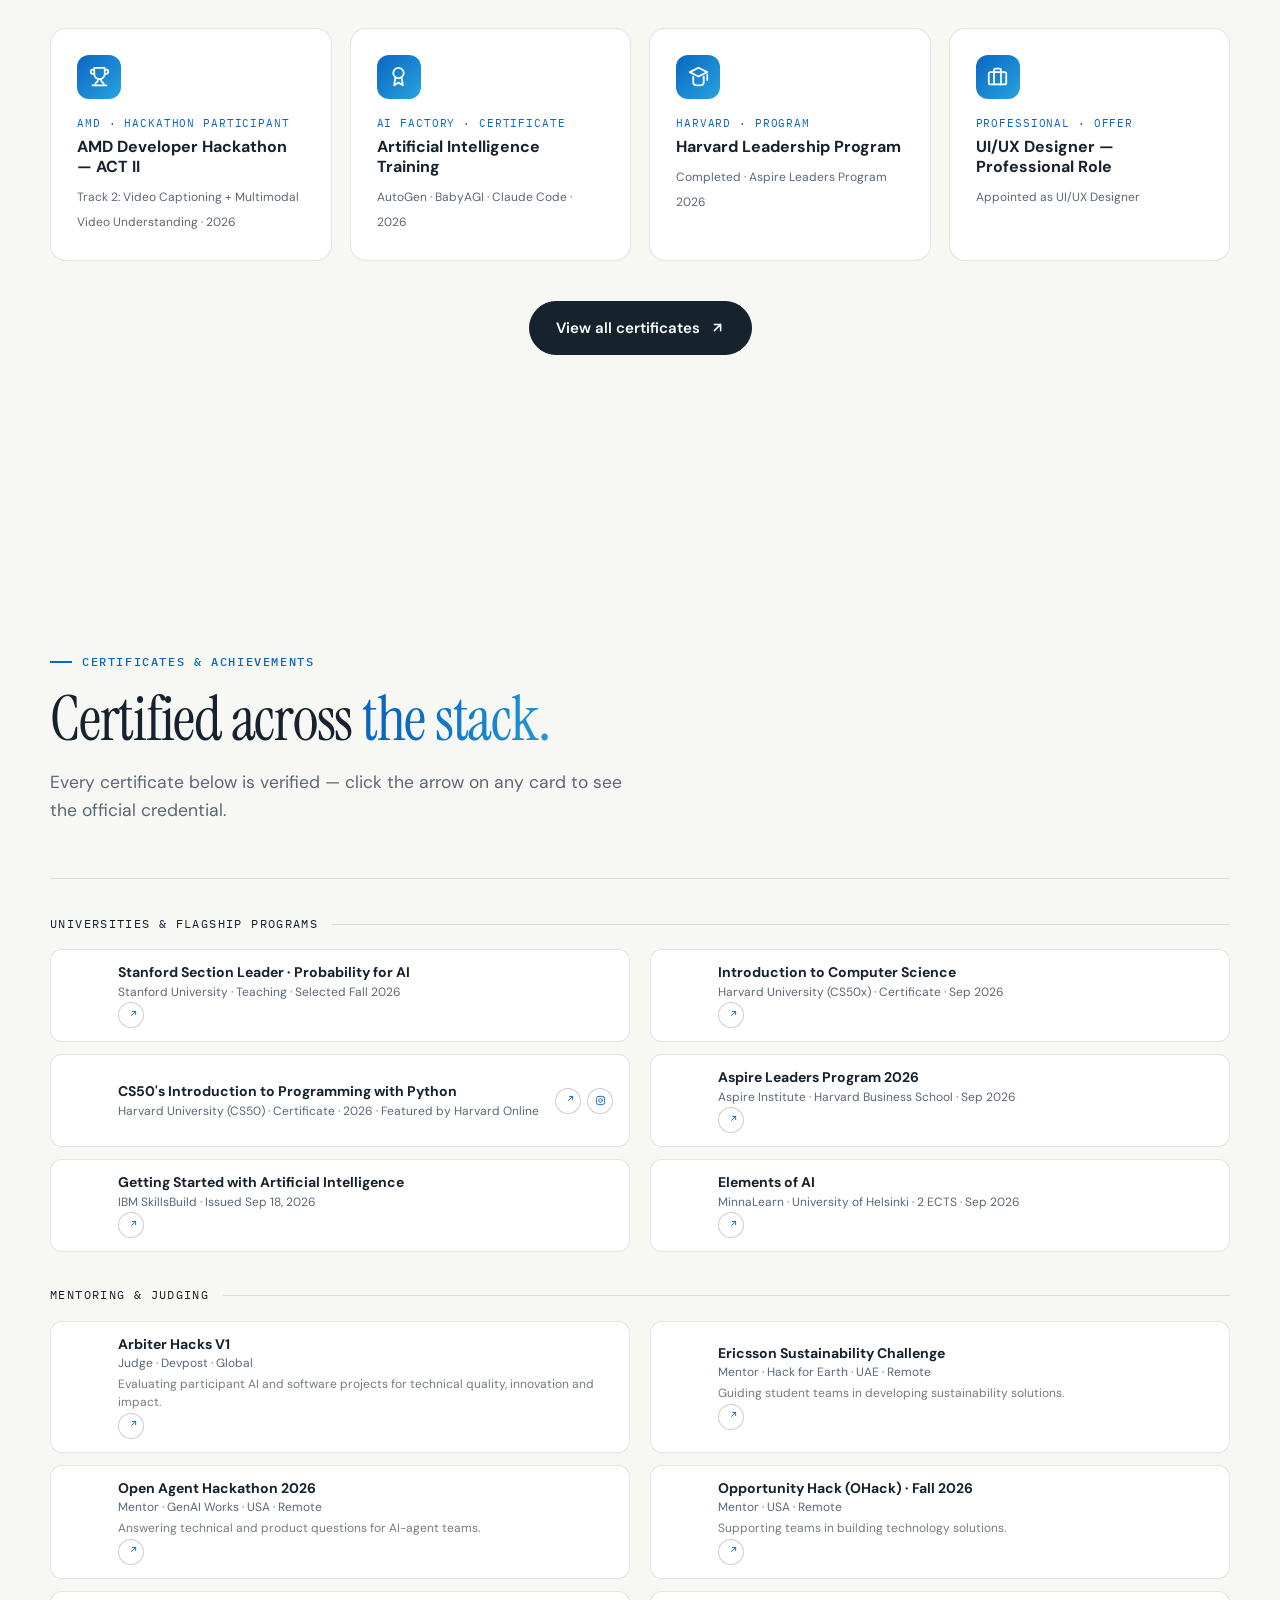
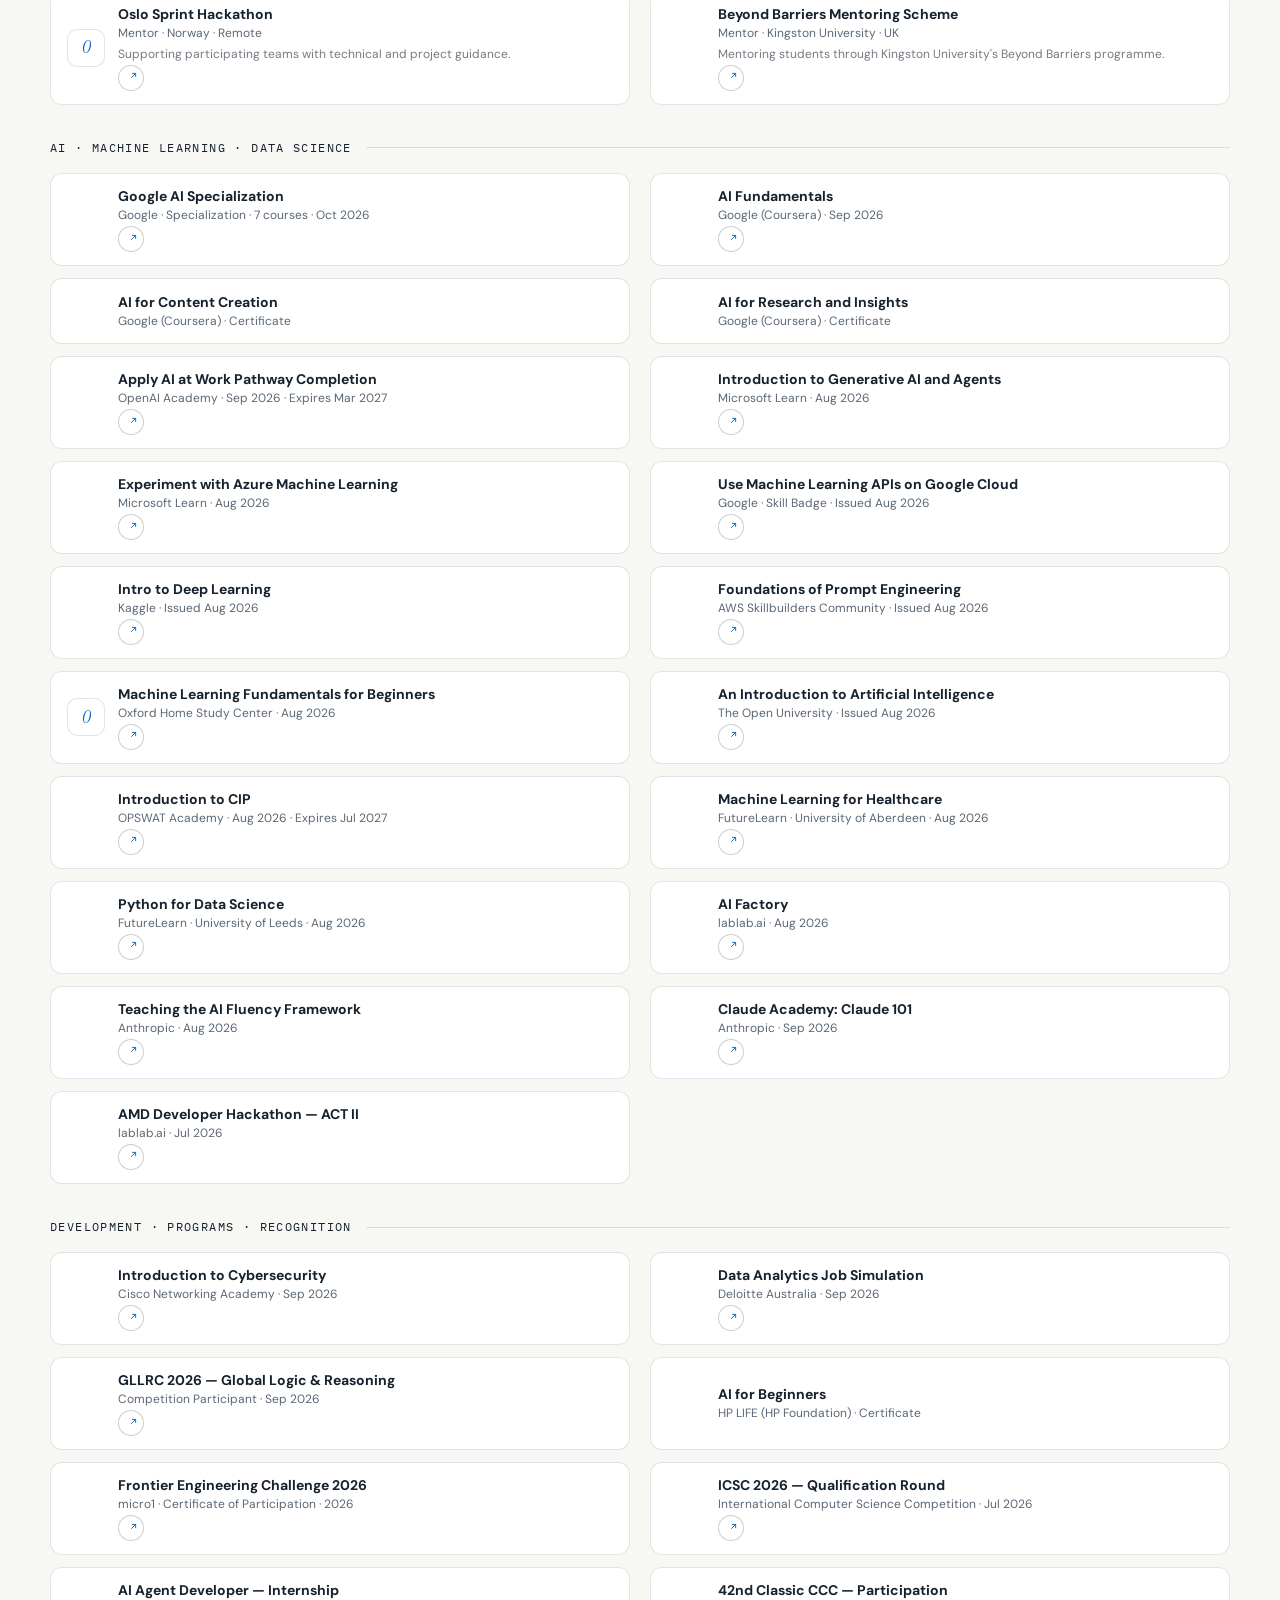
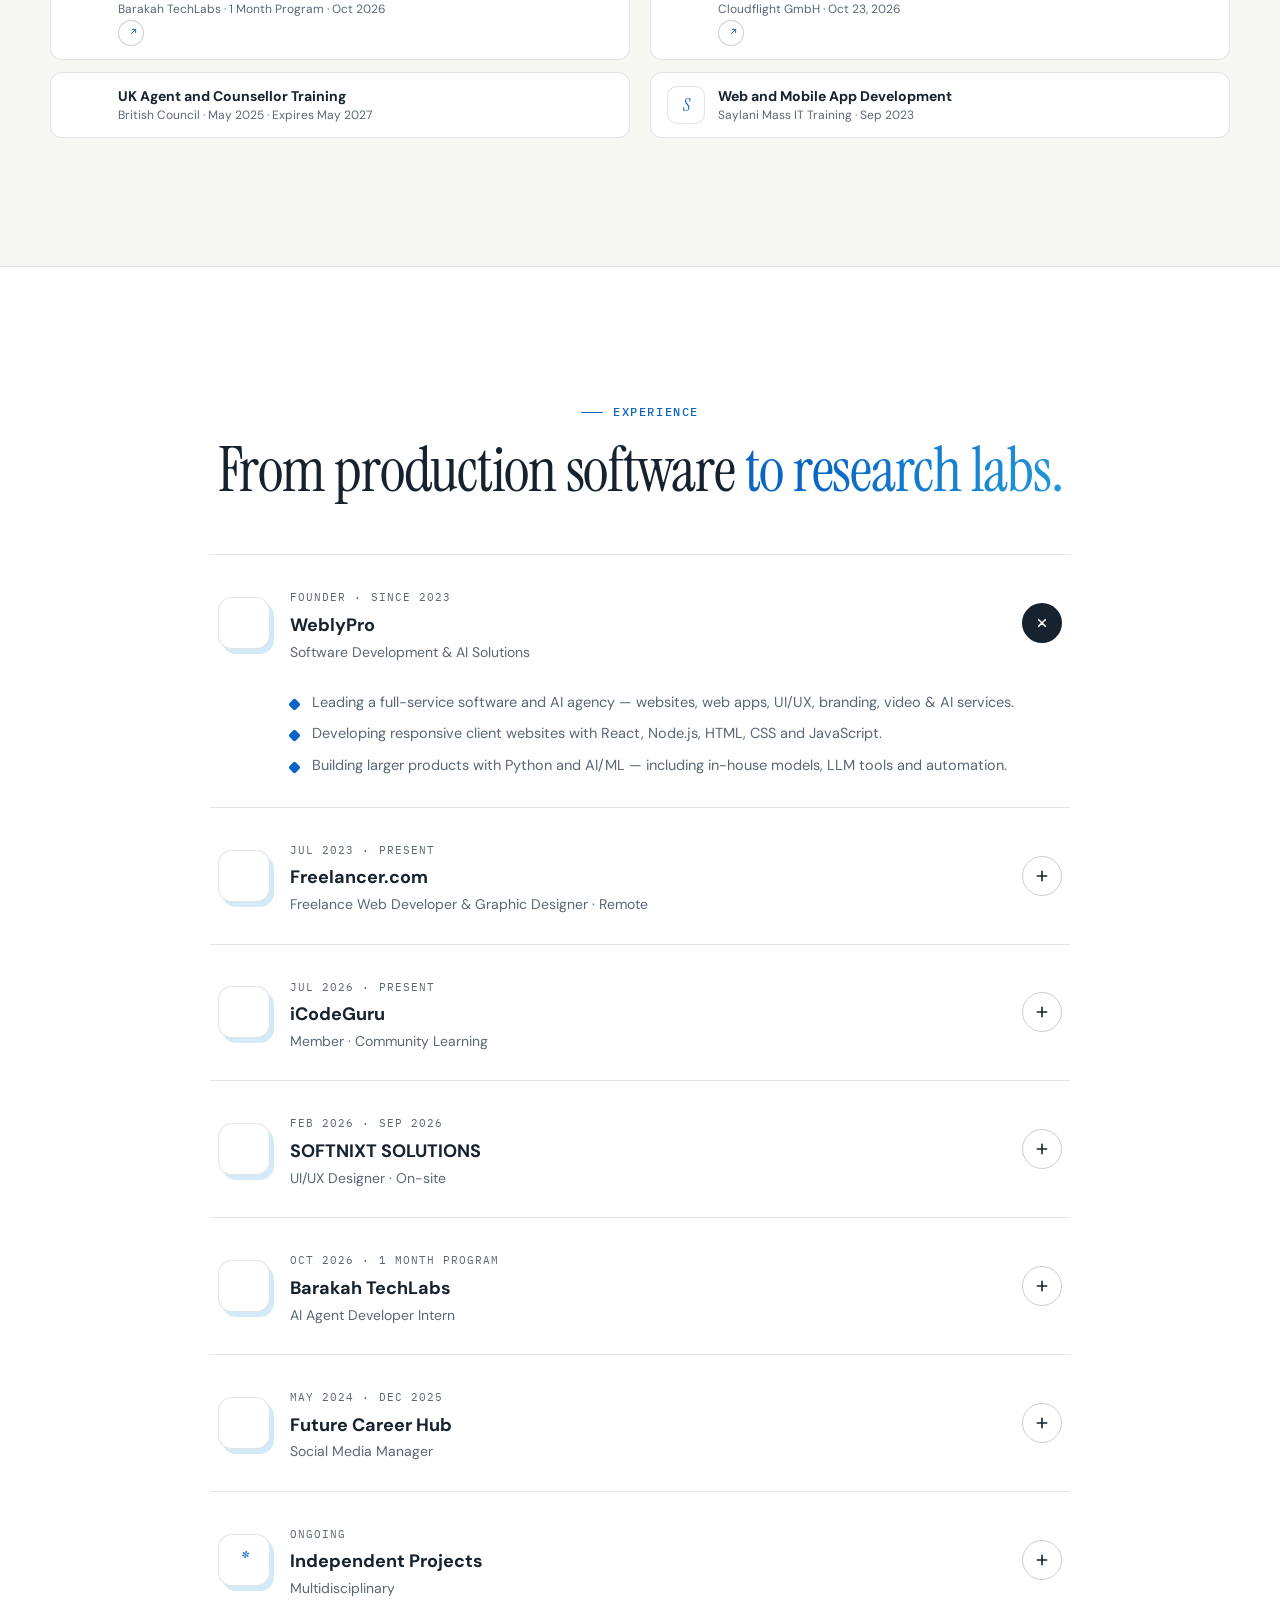
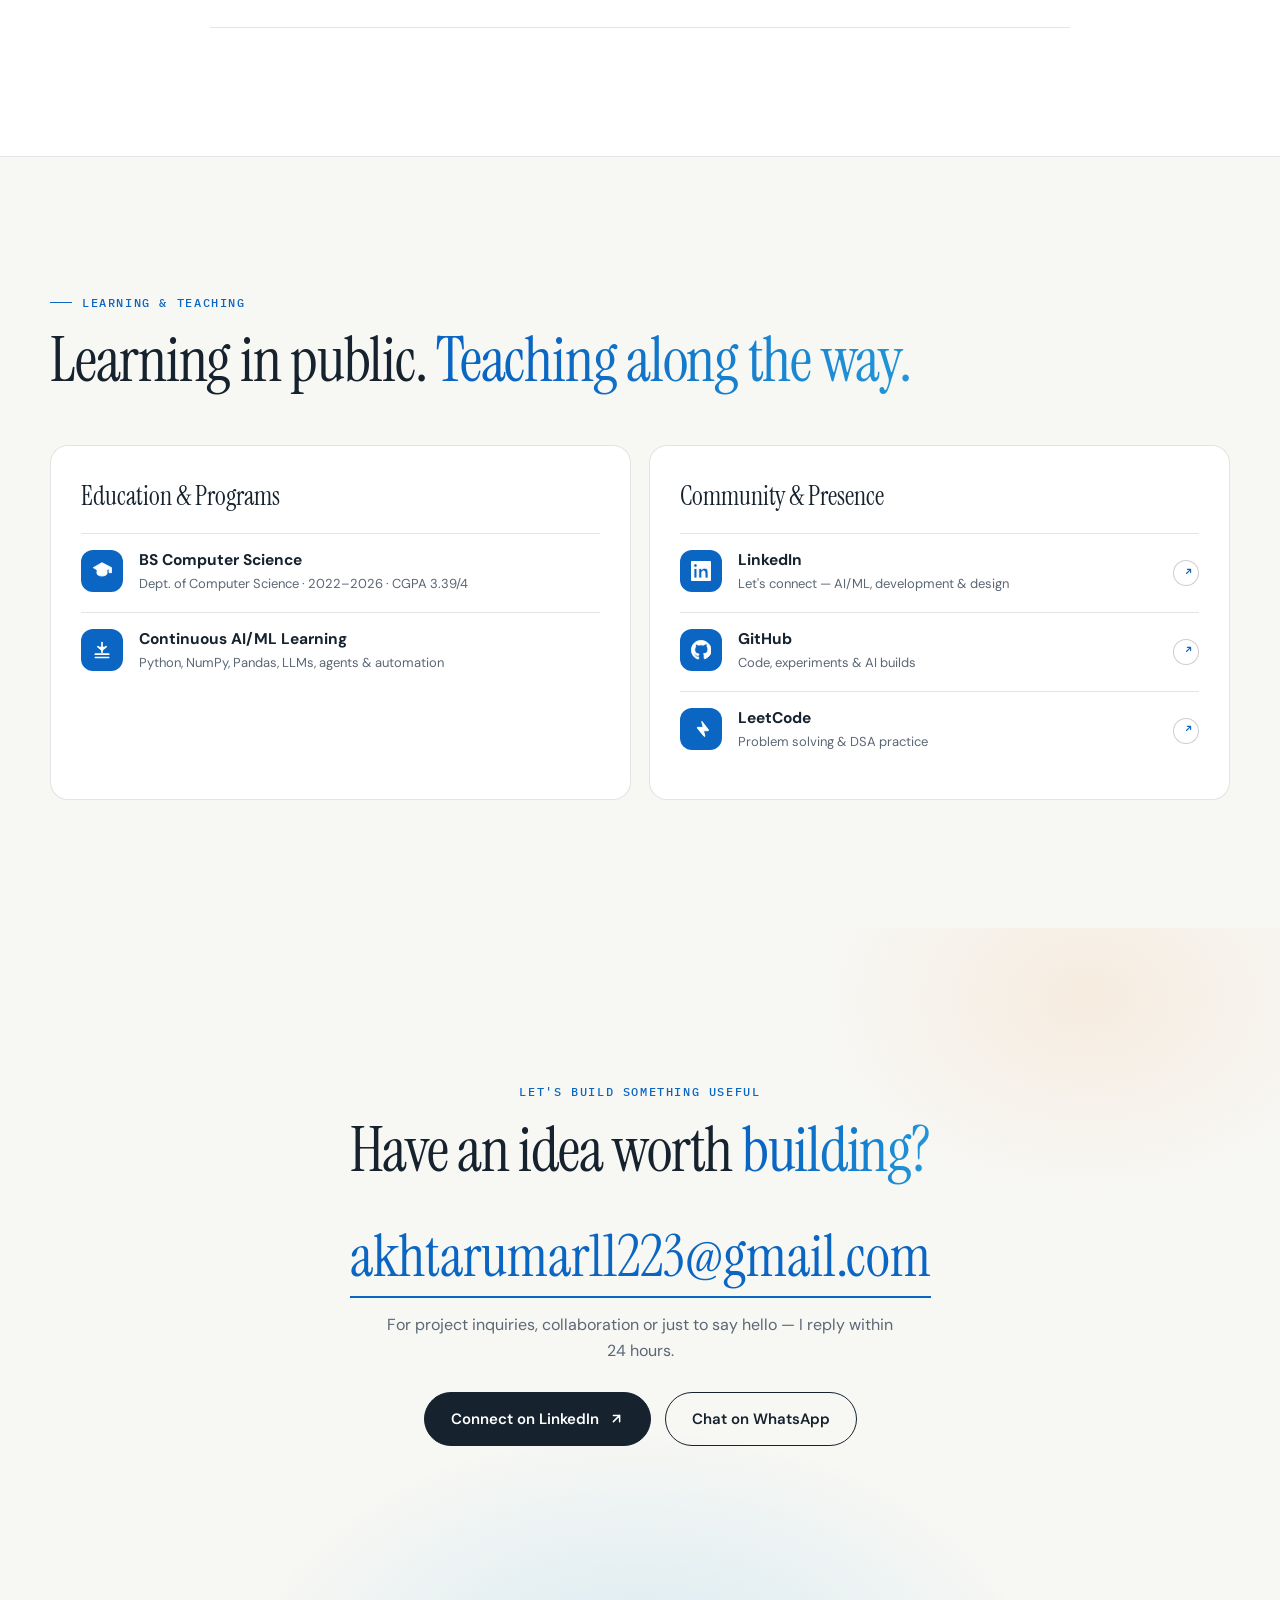
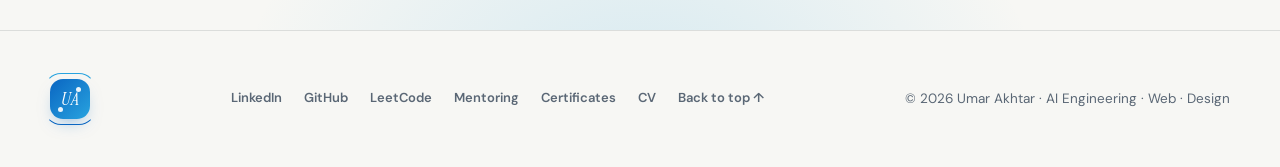
==== commit fcbed1b1: "Move mentoring and judging into certificates; use Harvard logo on CS50 cards" ====
--- a/index.html
+++ b/index.html
@@ -358,17 +358,29 @@
 
     <div class="cert-item reveal"><img class="ci-logo" src="https://www.google.com/s2/favicons?domain=stanford.edu&sz=128" alt="Stanford University logo" loading="lazy" /><div class="ci-main"><b>Stanford Section Leader · Probability for AI</b><span class="ci-org">Stanford University · Teaching · Selected Fall 2026</span><a class="cert-arrow" href="https://www.linkedin.com/posts/umar-akhtar-designer_stanford-stanforduniversity-probabilityforai-share-7512030167339257857-Ga8F/" target="_blank" rel="noopener" aria-label="Read more"><svg viewBox="0 0 24 24" fill="none" stroke="currentColor" stroke-width="2" stroke-linecap="round" stroke-linejoin="round"><path d="M14 3h7v7M21 3l-9 9"/></svg></a></div></div>
 
-    <div class="cert-item reveal"><img class="ci-logo" src="https://favicon.im/ohack.dev" alt="Opportunity Hack logo" loading="lazy" /><div class="ci-main"><b>OHack Mentor · Fall 2026</b><span class="ci-org">Opportunity Hack · Mentor · Selected</span><a class="cert-arrow" href="https://www.ohack.dev/hack/fall-2026#mentor" target="_blank" rel="noopener" aria-label="Mentor role"><svg viewBox="0 0 24 24" fill="none" stroke="currentColor" stroke-width="2" stroke-linecap="round" stroke-linejoin="round"><path d="M14 3h7v7M21 3l-9 9"/></svg></a></div></div>
-
-    <div class="cert-item reveal"><img class="ci-logo" src="https://www.google.com/s2/favicons?domain=cs50.harvard.edu&sz=128" alt="CS50 Harvard University logo" loading="lazy" /><div class="ci-main"><b>Introduction to Computer Science</b><span class="ci-org">Harvard University (CS50x) · Certificate · Sep 2026</span><a class="cert-arrow" href="https://certificates.cs50.io/be9165fc-79c2-4427-933a-a13b168ce696.pdf?size=letter" target="_blank" rel="noopener" aria-label="Verify credential"><svg viewBox="0 0 24 24" fill="none" stroke="currentColor" stroke-width="2" stroke-linecap="round" stroke-linejoin="round"><path d="M14 3h7v7M21 3l-9 9"/></svg></a></div></div>
-
-    <div class="cert-item reveal"><img class="ci-logo" src="https://www.google.com/s2/favicons?domain=cs50.harvard.edu&sz=128" alt="CS50 Harvard University logo" loading="lazy" /><div class="ci-main"><b>CS50's Introduction to Programming with Python</b><span class="ci-org">Harvard University (CS50) · Certificate · 2026 · Featured by Harvard Online</span></div><div class="cert-links"><a class="cert-arrow" href="https://cs50.harvard.edu/certificates/590f021f-2862-4814-ae52-b220c14a23fa" target="_blank" rel="noopener" aria-label="Verify credential"><svg viewBox="0 0 24 24" fill="none" stroke="currentColor" stroke-width="2" stroke-linecap="round" stroke-linejoin="round"><path d="M14 3h7v7M21 3l-9 9"/></svg></a><a class="cert-arrow" href="https://www.instagram.com/p/De_WlbfF6L1/?mdxt=MWdpZnd3NXlnZnk5" target="_blank" rel="noopener" aria-label="See Harvard Online Instagram feature"><svg viewBox="0 0 24 24" fill="none" stroke="currentColor" stroke-width="2" stroke-linecap="round" stroke-linejoin="round"><rect x="3" y="3" width="18" height="18" rx="5"/><circle cx="12" cy="12" r="4"/><circle cx="17.5" cy="6.5" r="1.1" fill="currentColor" stroke="none"/></svg></a></div></div>
+    <div class="cert-item reveal"><img class="ci-logo" src="https://www.google.com/s2/favicons?domain=harvard.edu&sz=128" alt="Harvard University logo" loading="lazy" /><div class="ci-main"><b>Introduction to Computer Science</b><span class="ci-org">Harvard University (CS50x) · Certificate · Sep 2026</span><a class="cert-arrow" href="https://certificates.cs50.io/be9165fc-79c2-4427-933a-a13b168ce696.pdf?size=letter" target="_blank" rel="noopener" aria-label="Verify credential"><svg viewBox="0 0 24 24" fill="none" stroke="currentColor" stroke-width="2" stroke-linecap="round" stroke-linejoin="round"><path d="M14 3h7v7M21 3l-9 9"/></svg></a></div></div>
+
+    <div class="cert-item reveal"><img class="ci-logo" src="https://www.google.com/s2/favicons?domain=harvard.edu&sz=128" alt="Harvard University logo" loading="lazy" /><div class="ci-main"><b>CS50's Introduction to Programming with Python</b><span class="ci-org">Harvard University (CS50) · Certificate · 2026 · Featured by Harvard Online</span></div><div class="cert-links"><a class="cert-arrow" href="https://cs50.harvard.edu/certificates/590f021f-2862-4814-ae52-b220c14a23fa" target="_blank" rel="noopener" aria-label="Verify credential"><svg viewBox="0 0 24 24" fill="none" stroke="currentColor" stroke-width="2" stroke-linecap="round" stroke-linejoin="round"><path d="M14 3h7v7M21 3l-9 9"/></svg></a><a class="cert-arrow" href="https://www.instagram.com/p/De_WlbfF6L1/?mdxt=MWdpZnd3NXlnZnk5" target="_blank" rel="noopener" aria-label="See Harvard Online Instagram feature"><svg viewBox="0 0 24 24" fill="none" stroke="currentColor" stroke-width="2" stroke-linecap="round" stroke-linejoin="round"><rect x="3" y="3" width="18" height="18" rx="5"/><circle cx="12" cy="12" r="4"/><circle cx="17.5" cy="6.5" r="1.1" fill="currentColor" stroke="none"/></svg></a></div></div>
 
     <div class="cert-item reveal"><img class="ci-logo" src="https://www.google.com/s2/favicons?domain=aspireleaders.org&sz=128" alt="Aspire Institute logo" loading="lazy" /><div class="ci-main"><b>Aspire Leaders Program 2026</b><span class="ci-org">Aspire Institute · Harvard Business School · Sep 2026</span><a class="cert-arrow" href="https://engage.aspireleaders.org/share/certificate/did:rcw:7996a522-92ea-4140-a43e-7c880ecd2a0c" target="_blank" rel="noopener" aria-label="Verify credential"><svg viewBox="0 0 24 24" fill="none" stroke="currentColor" stroke-width="2" stroke-linecap="round" stroke-linejoin="round"><path d="M14 3h7v7M21 3l-9 9"/></svg></a></div></div>
 
     <div class="cert-item reveal"><img class="ci-logo" src="https://www.google.com/s2/favicons?domain=ibm.com&sz=128" alt="IBM logo" loading="lazy" /><div class="ci-main"><b>Getting Started with Artificial Intelligence</b><span class="ci-org">IBM SkillsBuild · Issued Sep 18, 2026</span><a class="cert-arrow" href="https://www.credly.com/badges/9b95ddd4-0926-40f1-b869-2fca14b454e4" target="_blank" rel="noopener" aria-label="Verify credential"><svg viewBox="0 0 24 24" fill="none" stroke="currentColor" stroke-width="2" stroke-linecap="round" stroke-linejoin="round"><path d="M14 3h7v7M21 3l-9 9"/></svg></a></div></div>
 
     <div class="cert-item reveal"><img class="ci-logo" src="https://favicon.im/minnalearn.com" alt="MinnaLearn logo" loading="lazy" /><div class="ci-main"><b>Elements of AI</b><span class="ci-org">MinnaLearn · University of Helsinki · 2 ECTS · Sep 2026</span><a class="cert-arrow" href="https://certificates.mooc.fi/validate/q2an8d8rxg" target="_blank" rel="noopener" aria-label="Verify credential"><svg viewBox="0 0 24 24" fill="none" stroke="currentColor" stroke-width="2" stroke-linecap="round" stroke-linejoin="round"><path d="M14 3h7v7M21 3l-9 9"/></svg></a></div></div>
+
+    <div class="cert-group-title" id="mentoring">Mentoring &amp; Judging</div>
+
+    <div class="cert-item reveal"><img class="ci-logo" src="https://favicon.im/devpost.com" alt="Devpost logo" loading="lazy" /><div class="ci-main"><b>Arbiter Hacks V1</b><span class="ci-org">Judge · Devpost · Global</span><span class="ci-desc">Evaluating participant AI and software projects for technical quality, innovation and impact.</span><a class="cert-arrow" href="https://arbiter-hacks-v1.devpost.com/" target="_blank" rel="noopener" aria-label="Arbiter Hacks V1 on Devpost"><svg viewBox="0 0 24 24" fill="none" stroke="currentColor" stroke-width="2" stroke-linecap="round" stroke-linejoin="round"><path d="M14 3h7v7M21 3l-9 9"/></svg></a></div></div>
+
+    <div class="cert-item reveal"><img class="ci-logo" src="https://www.google.com/s2/favicons?domain=ericsson.com&sz=128" alt="Ericsson logo" loading="lazy" /><div class="ci-main"><b>Ericsson Sustainability Challenge</b><span class="ci-org">Mentor · Hack for Earth · UAE · Remote</span><span class="ci-desc">Guiding student teams in developing sustainability solutions.</span><a class="cert-arrow" href="https://drive.google.com/file/d/1nrGPYzB-H7QSR4J3_zC9yTTYtJkWlrN3/view" target="_blank" rel="noopener" aria-label="Mentor confirmation"><svg viewBox="0 0 24 24" fill="none" stroke="currentColor" stroke-width="2" stroke-linecap="round" stroke-linejoin="round"><path d="M14 3h7v7M21 3l-9 9"/></svg></a></div></div>
+
+    <div class="cert-item reveal"><img class="ci-logo" src="https://www.google.com/s2/favicons?domain=genai.works&sz=128" alt="GenAI Works logo" loading="lazy" /><div class="ci-main"><b>Open Agent Hackathon 2026</b><span class="ci-org">Mentor · GenAI Works · USA · Remote</span><span class="ci-desc">Answering technical and product questions for AI-agent teams.</span><a class="cert-arrow" href="https://drive.google.com/file/d/1HM9iH6bz1Rtc5RUprQjwQ57EUoWxxyxa/view" target="_blank" rel="noopener" aria-label="Mentor acceptance"><svg viewBox="0 0 24 24" fill="none" stroke="currentColor" stroke-width="2" stroke-linecap="round" stroke-linejoin="round"><path d="M14 3h7v7M21 3l-9 9"/></svg></a></div></div>
+
+    <div class="cert-item reveal"><img class="ci-logo" src="https://favicon.im/ohack.dev" alt="Opportunity Hack logo" loading="lazy" /><div class="ci-main"><b>Opportunity Hack (OHack) · Fall 2026</b><span class="ci-org">Mentor · USA · Remote</span><span class="ci-desc">Supporting teams in building technology solutions.</span><a class="cert-arrow" href="https://www.ohack.dev/hack/fall-2026#mentor" target="_blank" rel="noopener" aria-label="Mentor role"><svg viewBox="0 0 24 24" fill="none" stroke="currentColor" stroke-width="2" stroke-linecap="round" stroke-linejoin="round"><path d="M14 3h7v7M21 3l-9 9"/></svg></a></div></div>
+
+    <div class="cert-item reveal"><span class="ci-badge">O</span><div class="ci-main"><b>Oslo Sprint Hackathon</b><span class="ci-org">Mentor · Norway · Remote</span><span class="ci-desc">Supporting participating teams with technical and project guidance.</span><a class="cert-arrow" href="https://drive.google.com/file/d/1mARGFYWxumZ2B_-dsPBAqKfVW3Mvd-Nb/view" target="_blank" rel="noopener" aria-label="Mentor acceptance"><svg viewBox="0 0 24 24" fill="none" stroke="currentColor" stroke-width="2" stroke-linecap="round" stroke-linejoin="round"><path d="M14 3h7v7M21 3l-9 9"/></svg></a></div></div>
+
+    <div class="cert-item reveal"><img class="ci-logo" src="https://www.google.com/s2/favicons?domain=kingston.ac.uk&sz=128" alt="Kingston University logo" loading="lazy" /><div class="ci-main"><b>Beyond Barriers Mentoring Scheme</b><span class="ci-org">Mentor · Kingston University · UK</span><span class="ci-desc">Mentoring students through Kingston University's Beyond Barriers programme.</span><a class="cert-arrow" href="https://drive.google.com/file/d/1hNR3M2-SzlSbpcC-Cl623wD63fTUu7M5/view" target="_blank" rel="noopener" aria-label="Mentor acceptance"><svg viewBox="0 0 24 24" fill="none" stroke="currentColor" stroke-width="2" stroke-linecap="round" stroke-linejoin="round"><path d="M14 3h7v7M21 3l-9 9"/></svg></a></div></div>
 
     <div class="cert-group-title">AI · Machine Learning · Data Science</div>
 
@@ -620,69 +632,7 @@
    </div>
   </section>
 
- <!-- ================= MENTORING & JUDGING ================= -->
- <section class="section section-alt" id="mentoring">
-  <div class="shell">
-   <div class="sec-head">
-    <span class="eyebrow">Mentoring &amp; judging</span>
-    <h2 class="sec-title">Backing the next <span class="grad-text">wave of builders.</span></h2>
-    <p class="sec-lead">Selected to mentor and judge hackathons and university programs across Europe, the UK and the US — reviewing ideas, unblocking teams and helping early prototypes become products.</p>
-   </div>
-   <div class="mentor-grid">
-
-    <article class="mentor-card reveal">
-     <div class="mentor-top">
-      <span class="mentor-role">Mentor</span>
-      <span class="mentor-loc"><svg viewBox="0 0 24 24" fill="none" stroke="currentColor" stroke-width="2" stroke-linecap="round" stroke-linejoin="round"><path d="M20 10c0 6-8 12-8 12S4 16 4 10a8 8 0 1 1 16 0Z"/><circle cx="12" cy="10" r="3"/></svg>UAE · Remote</span>
-     </div>
-     <h3>Ericsson Sustainability Challenge</h3>
-     <p>Mentored student teams turning sustainability ideas into working solutions for the Ericsson × Hack for Earth challenge — shaping concepts ahead of jury evaluation.</p>
-     <div class="mentor-foot"><span class="mentor-org">Ericsson · Hack for Earth</span><a class="cert-arrow" href="https://drive.google.com/file/d/1nrGPYzB-H7QSR4J3_zC9yTTYtJkWlrN3/view?usp=sharing" target="_blank" rel="noopener" aria-label="Mentor confirmation"><svg viewBox="0 0 24 24" fill="none" stroke="currentColor" stroke-width="2" stroke-linecap="round" stroke-linejoin="round"><path d="M14 3h7v7M21 3l-9 9"/></svg></a></div>
-    </article>
-
-    <article class="mentor-card reveal">
-     <div class="mentor-top">
-      <span class="mentor-role judge">Judge</span>
-      <span class="mentor-loc"><svg viewBox="0 0 24 24" fill="none" stroke="currentColor" stroke-width="2" stroke-linecap="round" stroke-linejoin="round"><path d="M20 10c0 6-8 12-8 12S4 16 4 10a8 8 0 1 1 16 0Z"/><circle cx="12" cy="10" r="3"/></svg>Devpost · Global</span>
-     </div>
-     <h3>Arbiter Hacks V1</h3>
-     <p>Invited onto the judging panel for a global open-innovation hackathon, evaluating projects on real-world impact, usability and technical execution across the Dec 20–30 judging window.</p>
-     <div class="mentor-foot"><span class="mentor-org">Arbiter Hacks · Devpost</span><a class="cert-arrow" href="https://arbiter-hacks-v1.devpost.com/" target="_blank" rel="noopener" aria-label="Arbiter Hacks V1 on Devpost"><svg viewBox="0 0 24 24" fill="none" stroke="currentColor" stroke-width="2" stroke-linecap="round" stroke-linejoin="round"><path d="M14 3h7v7M21 3l-9 9"/></svg></a></div>
-    </article>
-
-    <article class="mentor-card reveal">
-     <div class="mentor-top">
-      <span class="mentor-role">Mentor</span>
-      <span class="mentor-loc"><svg viewBox="0 0 24 24" fill="none" stroke="currentColor" stroke-width="2" stroke-linecap="round" stroke-linejoin="round"><path d="M20 10c0 6-8 12-8 12S4 16 4 10a8 8 0 1 1 16 0Z"/><circle cx="12" cy="10" r="3"/></svg>Kingston upon Thames, UK</span>
-     </div>
-     <h3>Beyond Barriers Mentoring</h3>
-     <p>Approved mentor for Kingston University's 2026/27 Beyond Barriers programme, supporting students through one-to-one mentoring, goal setting and career guidance.</p>
-     <div class="mentor-foot"><span class="mentor-org">Kingston University London</span><a class="cert-arrow" href="https://drive.google.com/file/d/1hNR3M2-SzlSbpcC-Cl623wD63fTUu7M5/view?usp=sharing" target="_blank" rel="noopener" aria-label="Mentor acceptance"><svg viewBox="0 0 24 24" fill="none" stroke="currentColor" stroke-width="2" stroke-linecap="round" stroke-linejoin="round"><path d="M14 3h7v7M21 3l-9 9"/></svg></a></div>
-    </article>
-
-    <article class="mentor-card reveal">
-     <div class="mentor-top">
-      <span class="mentor-role">Mentor</span>
-      <span class="mentor-loc"><svg viewBox="0 0 24 24" fill="none" stroke="currentColor" stroke-width="2" stroke-linecap="round" stroke-linejoin="round"><path d="M20 10c0 6-8 12-8 12S4 16 4 10a8 8 0 1 1 16 0Z"/><circle cx="12" cy="10" r="3"/></svg>United States · Remote</span>
-     </div>
-     <h3>Open Agent Hackathon 2026</h3>
-     <p>Mentor for GenAI Works' six-day agent-building sprint — answering technical and product questions, reviewing ideas and helping teams get unstuck before submission.</p>
-     <div class="mentor-foot"><span class="mentor-org">GenAI Works</span><a class="cert-arrow" href="https://drive.google.com/file/d/1HM9iH6bz1Rtc5RUprQjwQ57EUoWxxyxa/view?usp=sharing" target="_blank" rel="noopener" aria-label="Mentor acceptance"><svg viewBox="0 0 24 24" fill="none" stroke="currentColor" stroke-width="2" stroke-linecap="round" stroke-linejoin="round"><path d="M14 3h7v7M21 3l-9 9"/></svg></a></div>
-    </article>
-
-    <article class="mentor-card reveal">
-     <div class="mentor-top">
-      <span class="mentor-role">Mentor</span>
-      <span class="mentor-loc"><svg viewBox="0 0 24 24" fill="none" stroke="currentColor" stroke-width="2" stroke-linecap="round" stroke-linejoin="round"><path d="M20 10c0 6-8 12-8 12S4 16 4 10a8 8 0 1 1 16 0Z"/><circle cx="12" cy="10" r="3"/></svg>Oslo, Norway · Remote</span>
-     </div>
-     <h3>Oslo Sprint Hackathon</h3>
-     <p>Selected as a mentor for the Oslo Sprint, working with participating teams on product direction, technical scope and pitch readiness through the sprint.</p>
-     <div class="mentor-foot"><span class="mentor-org">Oslo Sprint</span><a class="cert-arrow" href="https://drive.google.com/file/d/1mARGFYWxumZ2B_-dsPBAqKfVW3Mvd-Nb/view?usp=sharing" target="_blank" rel="noopener" aria-label="Mentor acceptance"><svg viewBox="0 0 24 24" fill="none" stroke="currentColor" stroke-width="2" stroke-linecap="round" stroke-linejoin="round"><path d="M14 3h7v7M21 3l-9 9"/></svg></a></div>
-    </article>
-
-   </div>
-  </div>
- </section>
+ <!-- ================= CONTACT ================= -->
  <section class="contact-section" id="contact">
   <div class="shell">
    <span class="eyebrow">Let's build something useful</span>
--- a/css/style.css
+++ b/css/style.css
@@ -827,6 +827,7 @@
 .cert-item .ci-main { min-width: 0; flex: 1; display: flex; flex-direction: column; gap: 2px; }
 .cert-item .ci-main b { font-size: 14px; color: var(--ink); line-height: 1.3; display: block; }
 .cert-item .ci-main .ci-org { font-size: 12px; color: var(--muted); line-height: 1.4; }
+.cert-item .ci-main .ci-desc { font-size: 12px; color: var(--ink-60); line-height: 1.5; margin-top: 1px; }
 .cert-item .cert-arrow {
   align-self: flex-start;
   width: 26px; height: 26px;
@@ -869,100 +870,7 @@
 }
 .cert-group-title:first-of-type { margin-top: 6px; }
 .cert-group-title::after { content: ""; height: 1px; background: var(--line); flex: 1; }
-
-/* ---------- Mentoring & judging ---------- */
-.mentor-grid {
-  display: grid;
-  grid-template-columns: repeat(2, minmax(0, 1fr));
-  gap: 18px;
-}
-.mentor-card {
-  display: flex;
-  flex-direction: column;
-  gap: 11px;
-  padding: 24px;
-  background: var(--surface);
-  border: 1px solid var(--line);
-  border-radius: 16px;
-  transition: border-color .25s ease, transform .3s var(--ease), box-shadow .3s ease;
-}
-.mentor-card:hover {
-  border-color: var(--blue);
-  transform: translateY(-3px);
-  box-shadow: 0 18px 44px rgba(22,34,46,.08);
-}
-.mentor-top {
-  display: flex;
-  align-items: center;
-  justify-content: space-between;
-  gap: 10px;
-  flex-wrap: wrap;
-}
-.mentor-role {
-  font-family: var(--mono);
-  font-size: 10.5px;
-  letter-spacing: .13em;
-  text-transform: uppercase;
-  color: var(--blue);
-  background: rgba(10,102,194,.07);
-  border: 1px solid rgba(10,102,194,.18);
-  padding: 5px 11px;
-  border-radius: 999px;
-}
-.mentor-role.judge {
-  color: #95571a;
-  background: rgba(242,153,74,.12);
-  border-color: rgba(242,153,74,.32);
-}
-.mentor-loc {
-  display: inline-flex;
-  align-items: center;
-  gap: 5px;
-  font-family: var(--mono);
-  font-size: 10.5px;
-  letter-spacing: .04em;
-  color: var(--muted);
-}
-.mentor-loc svg { width: 12px; height: 12px; flex-shrink: 0; }
-.mentor-card h3 {
-  font-family: var(--serif);
-  font-size: 25px;
-  font-weight: 400;
-  line-height: 1.18;
-  color: var(--ink);
-}
-.mentor-card p {
-  font-size: 13.5px;
-  line-height: 1.65;
-  color: var(--muted);
-}
-.mentor-foot {
-  margin-top: auto;
-  padding-top: 13px;
-  border-top: 1px solid var(--line);
-  display: flex;
-  align-items: center;
-  justify-content: space-between;
-  gap: 12px;
-}
-.mentor-org {
-  font-size: 12px;
-  font-weight: 600;
-  color: var(--ink);
-  letter-spacing: .01em;
-}
-.mentor-card .cert-arrow {
-  width: 27px; height: 27px;
-  border-radius: 50%;
-  background: var(--surface);
-  border: 1px solid var(--line-strong);
-  display: flex; align-items: center; justify-content: center;
-  color: var(--blue);
-  transition: background .25s ease, color .25s ease;
-  flex-shrink: 0;
-}
-.mentor-card .cert-arrow svg { width: 11px; height: 11px; stroke: currentColor; }
-.mentor-card .cert-arrow:hover { background: var(--blue); color: #fff; }
+.cert-group-title[id] { scroll-margin-top: calc(var(--nav-h) + 20px); }
 
 /* ---------- Experience accordion ---------- */
 .experience {
@@ -1181,7 +1089,6 @@
   .rec-grid { grid-template-columns: 1fr; }
   .cert-list { grid-template-columns: 1fr; }
   .cred-grid { grid-template-columns: 1fr; }
-  .mentor-grid { grid-template-columns: 1fr; }
   .exp-details { padding: 0 8px 28px 0; }
   .footer-inner { flex-direction: column; text-align: center; }
 }
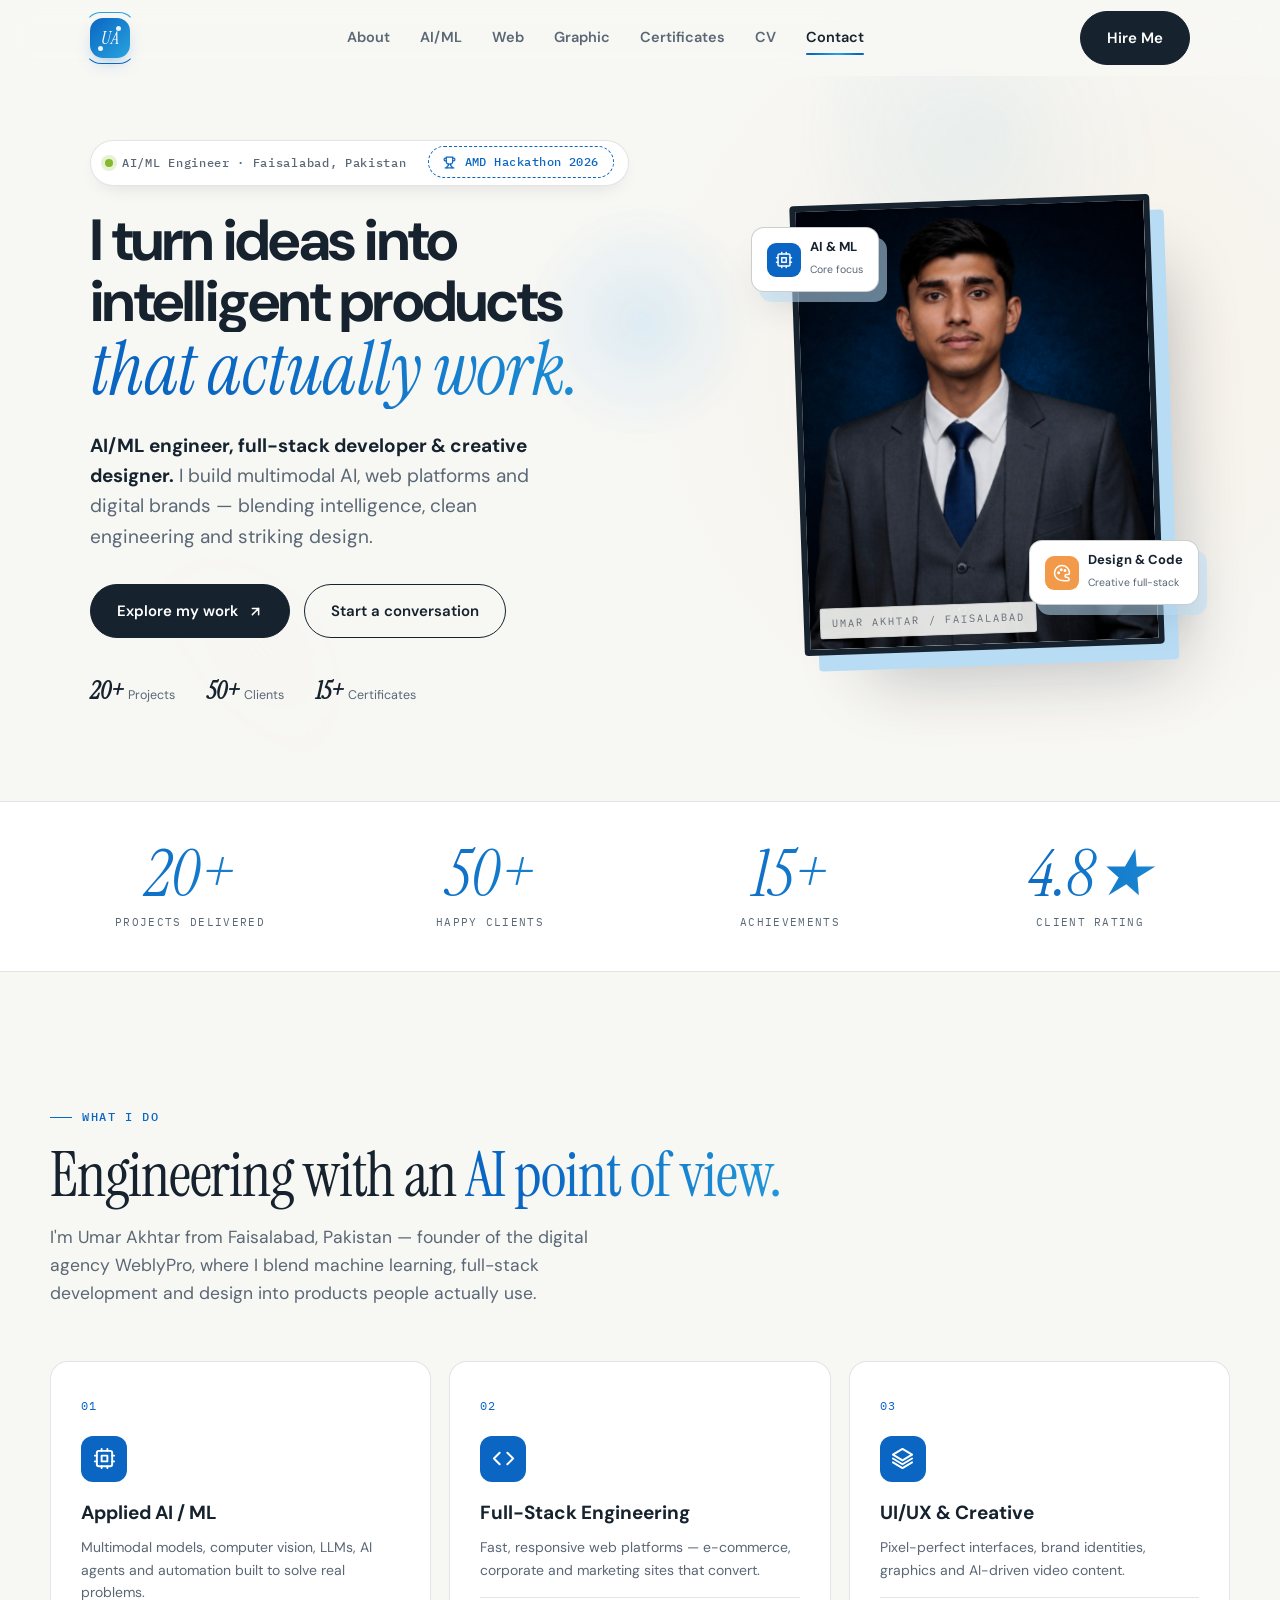
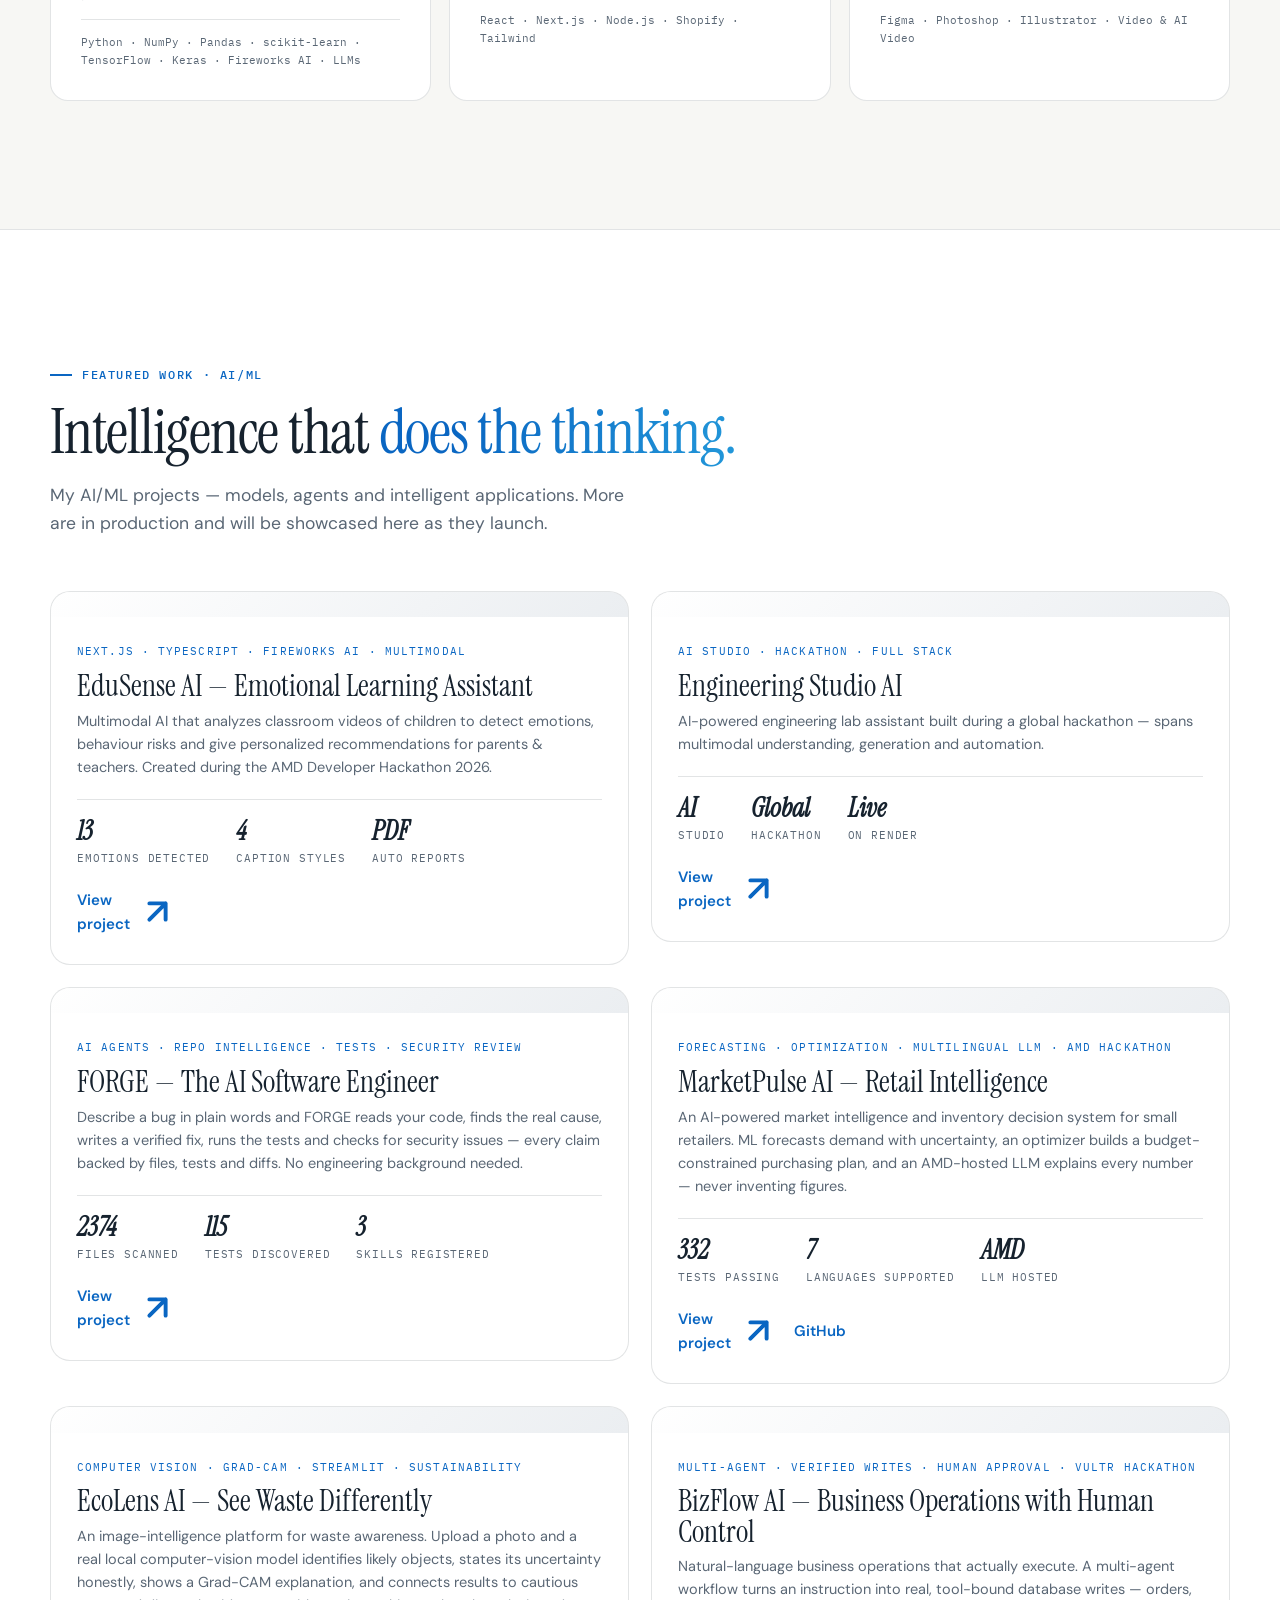
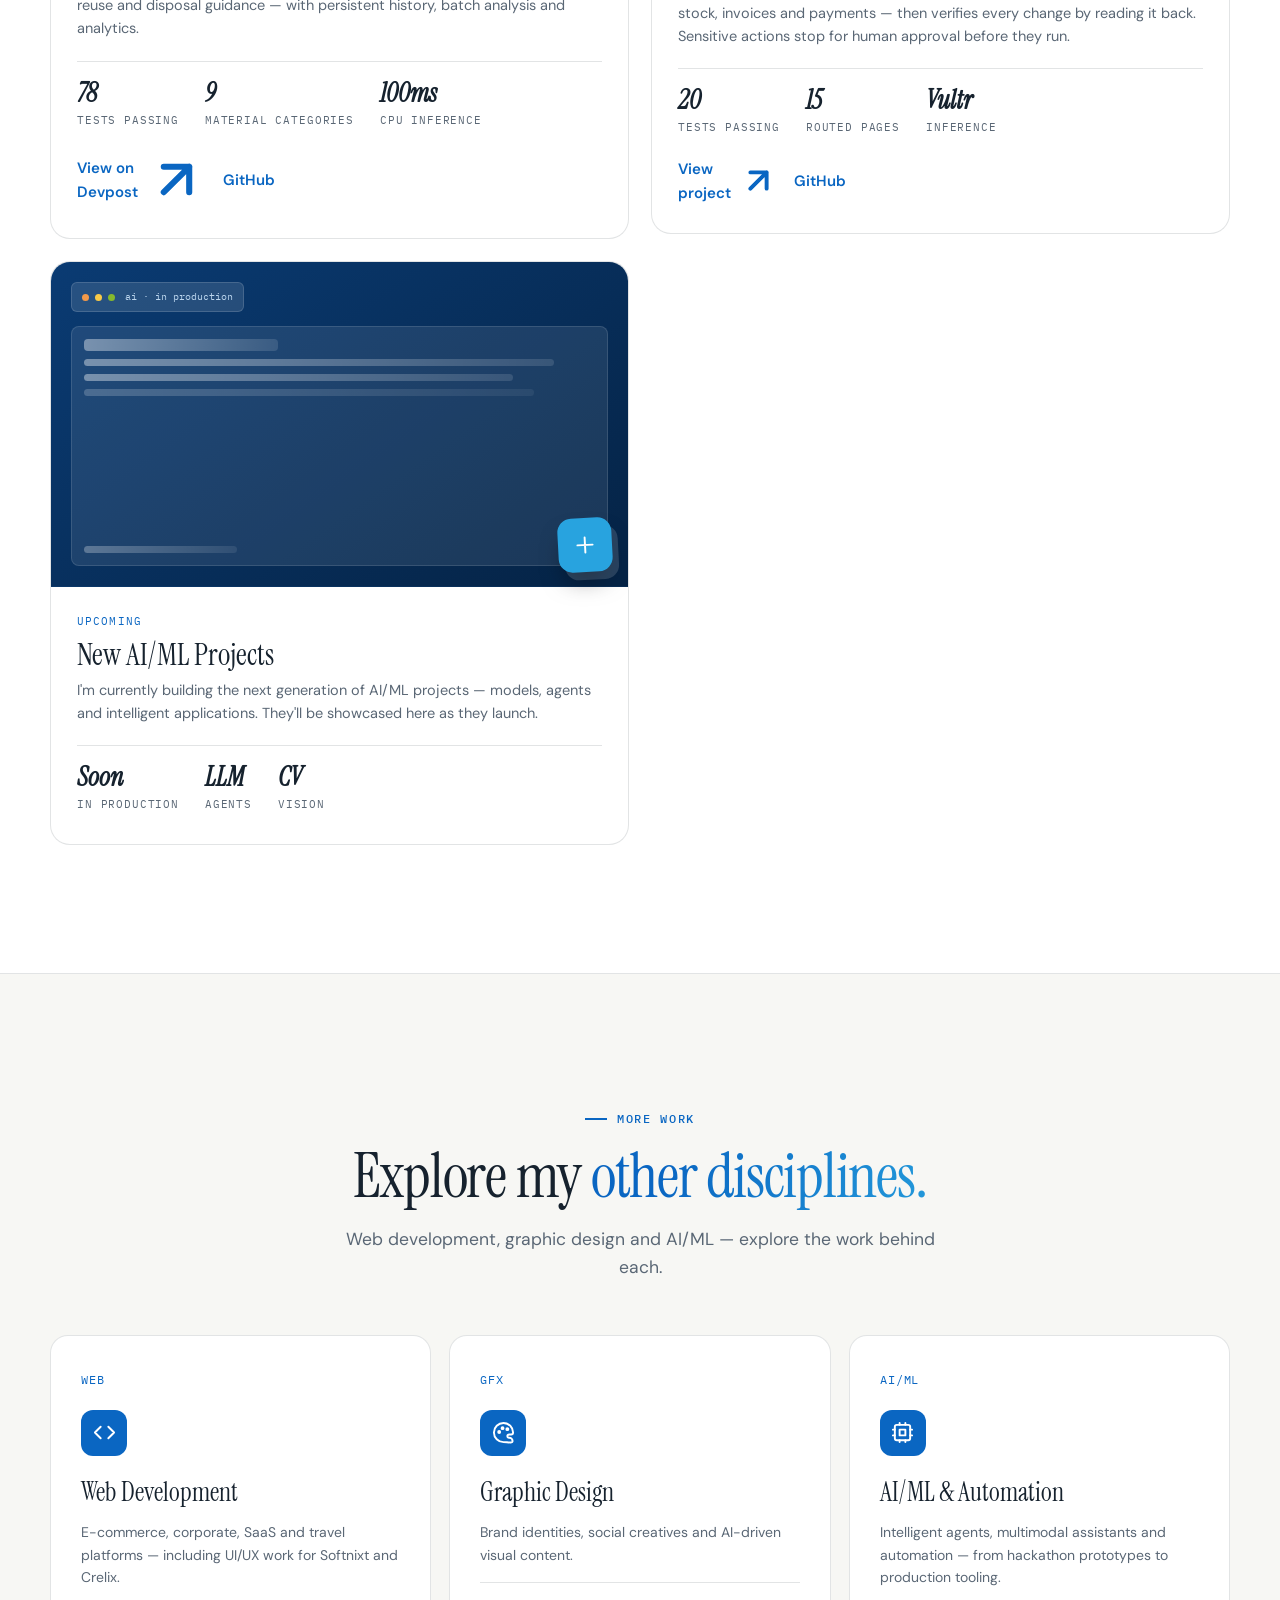
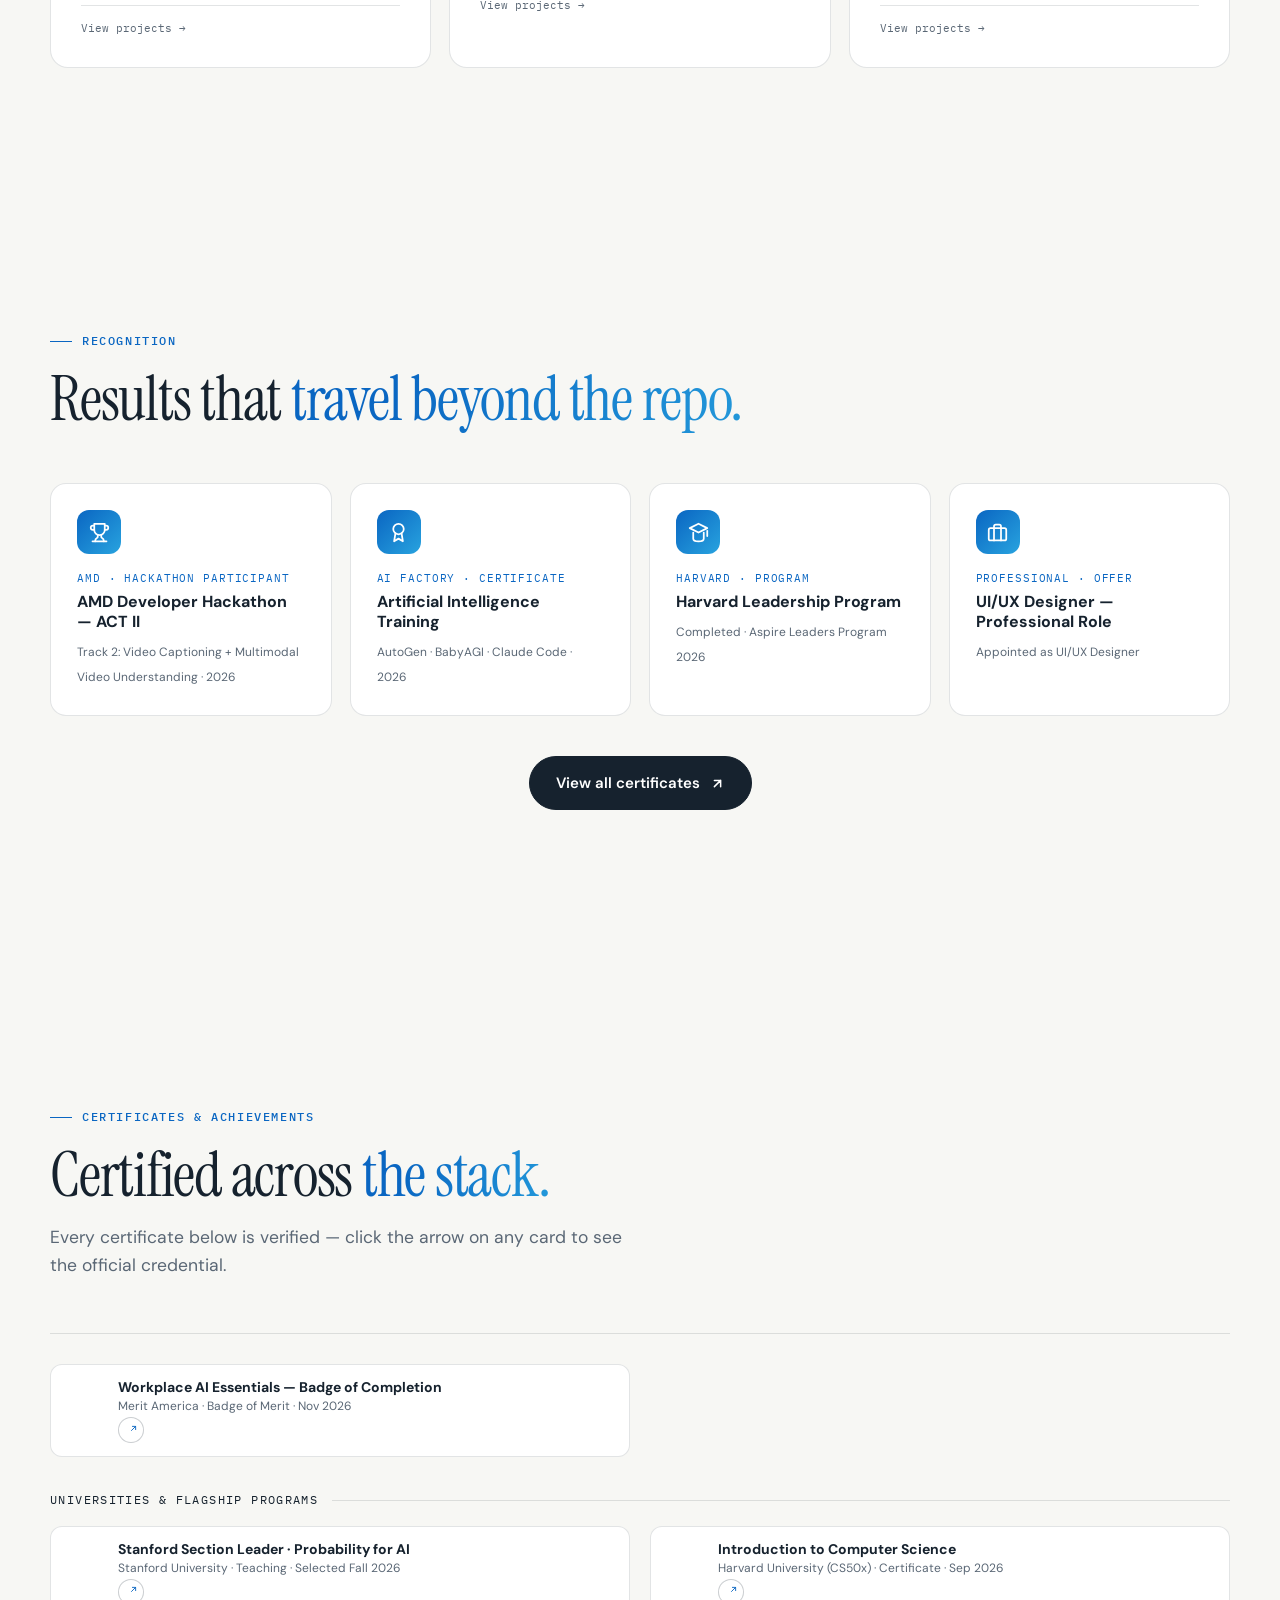
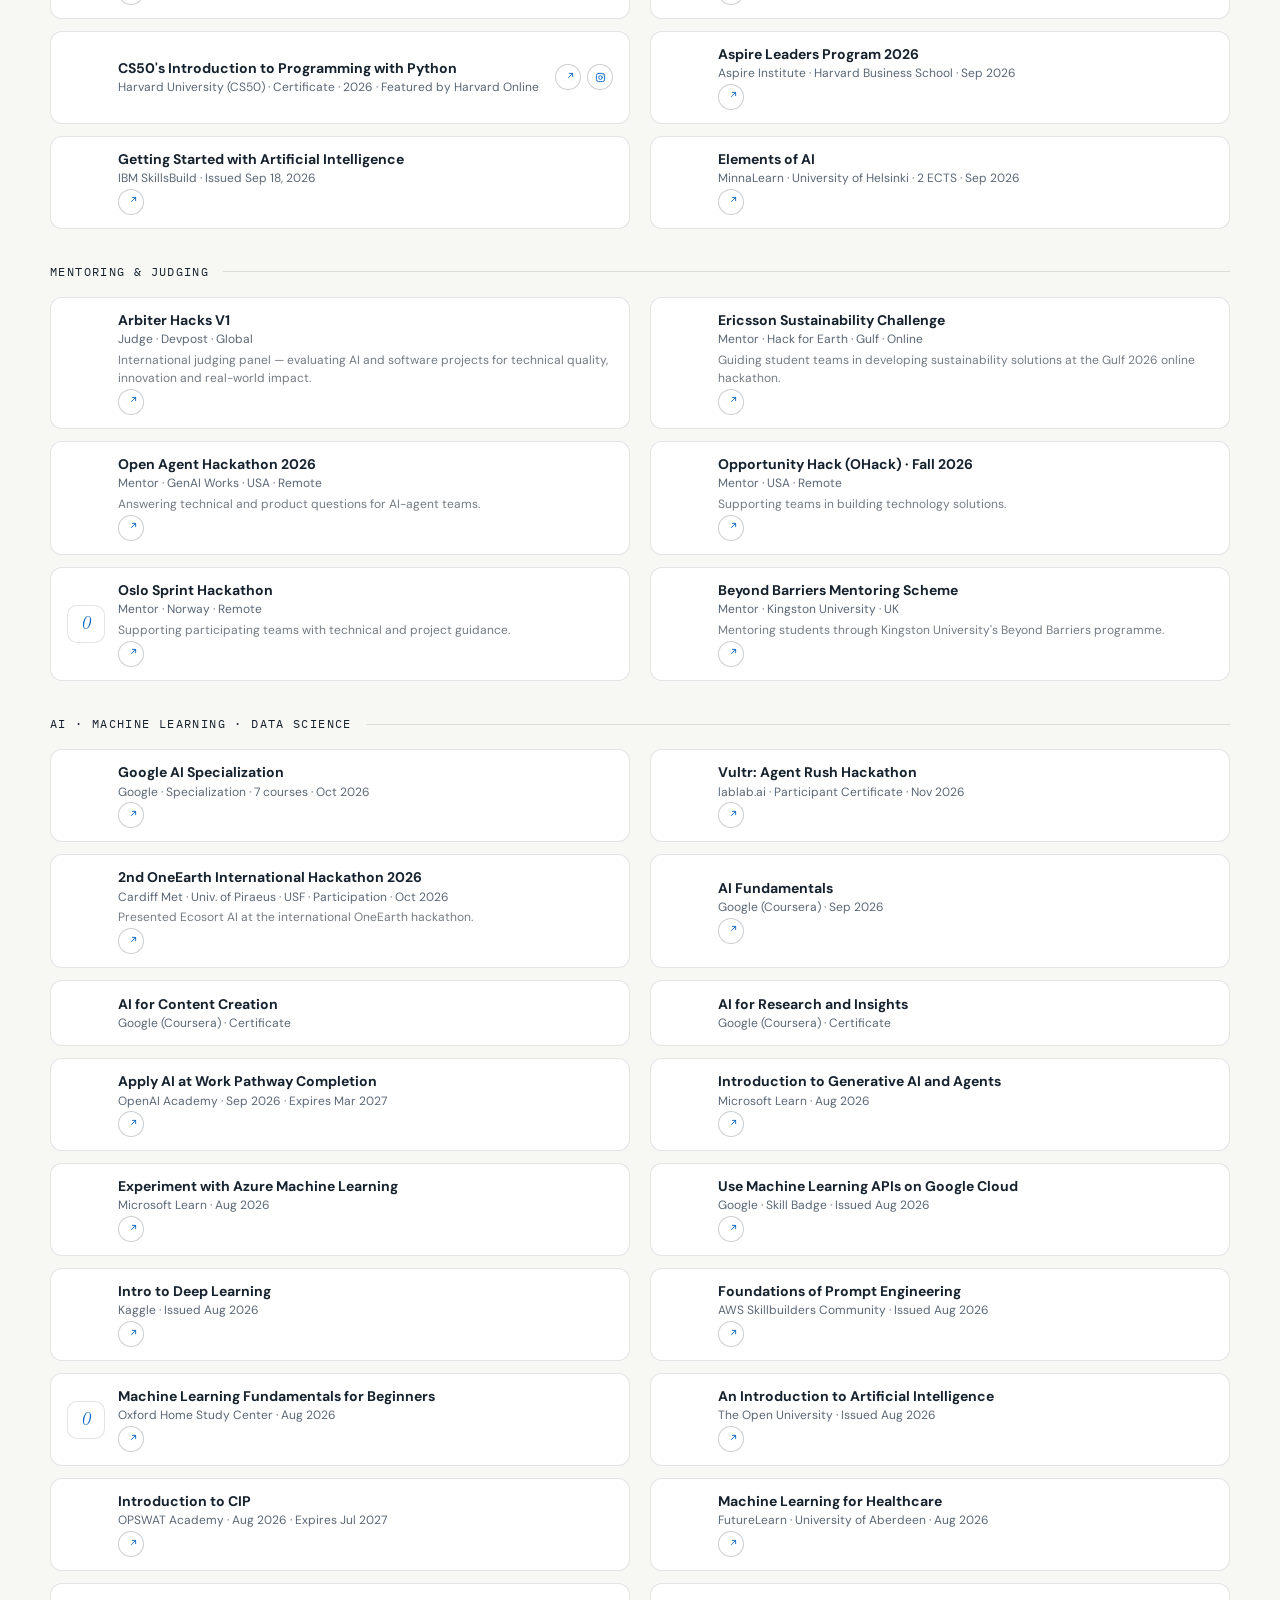
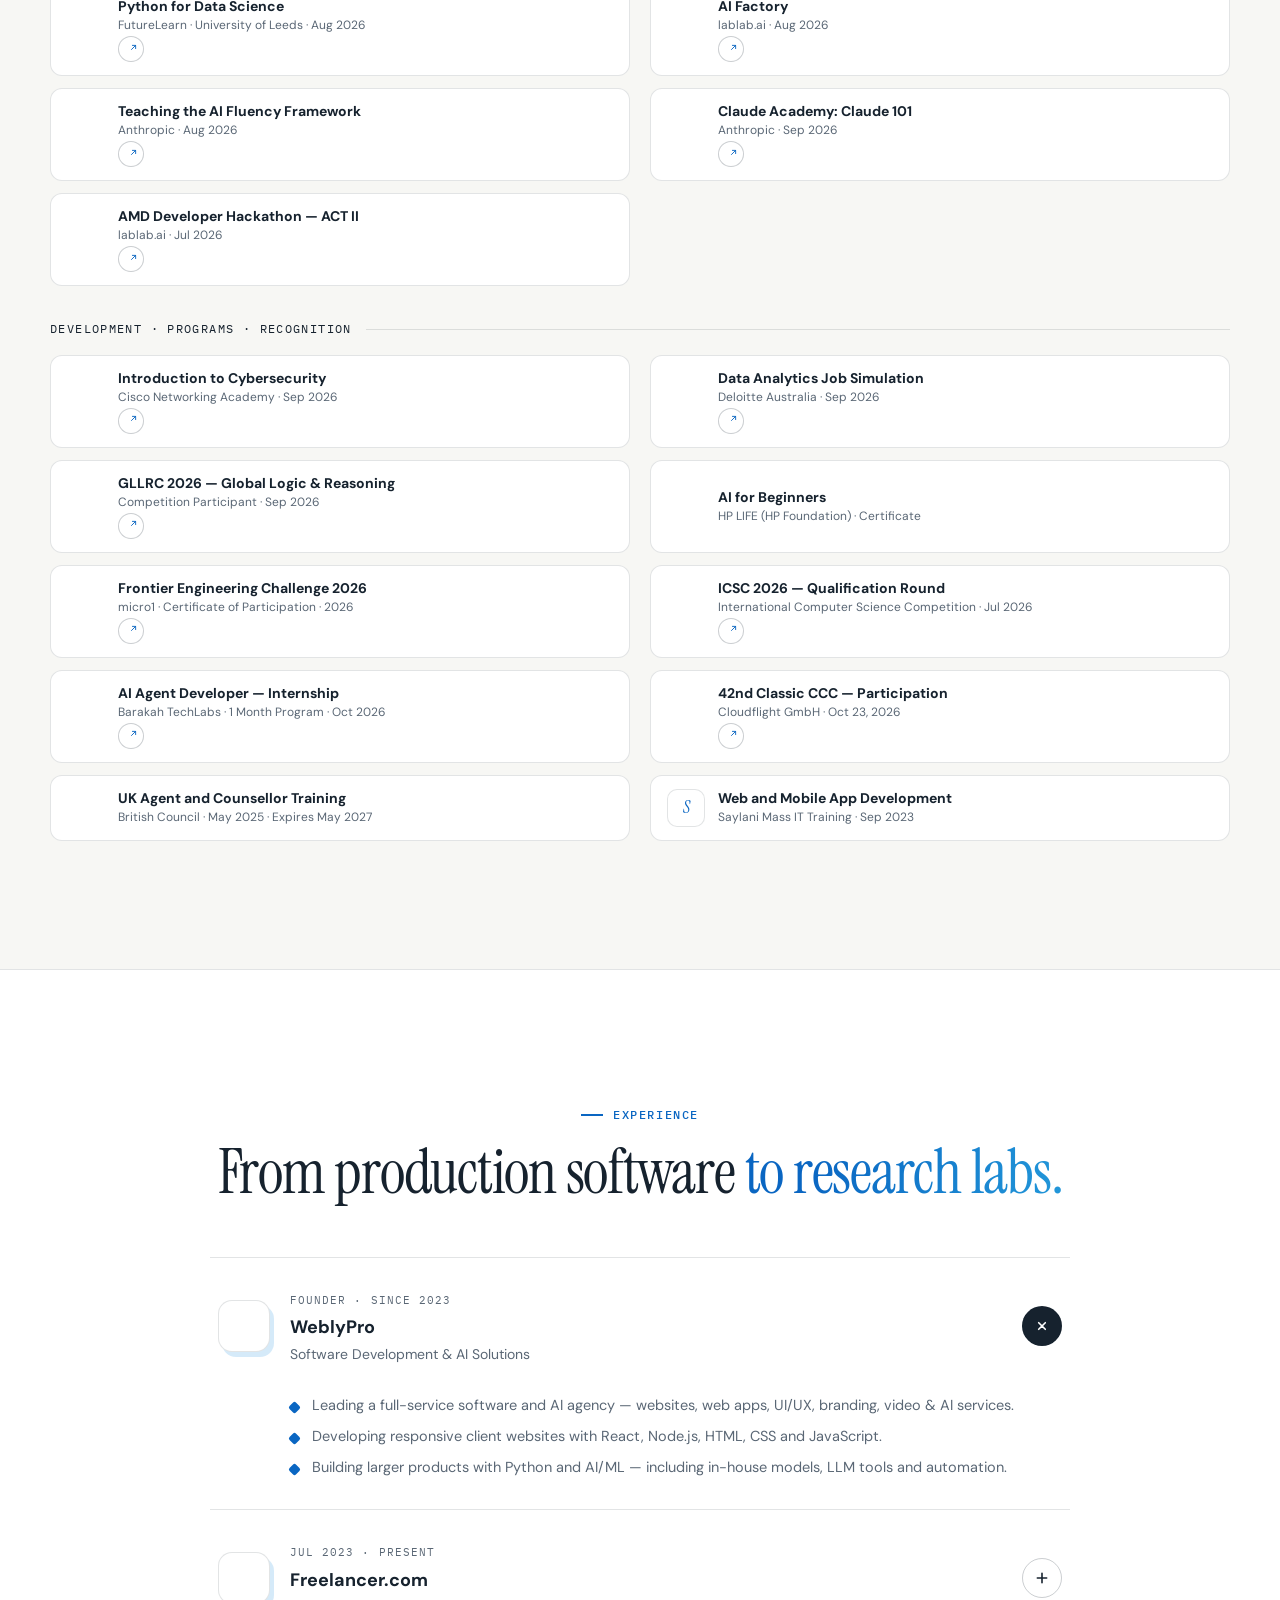
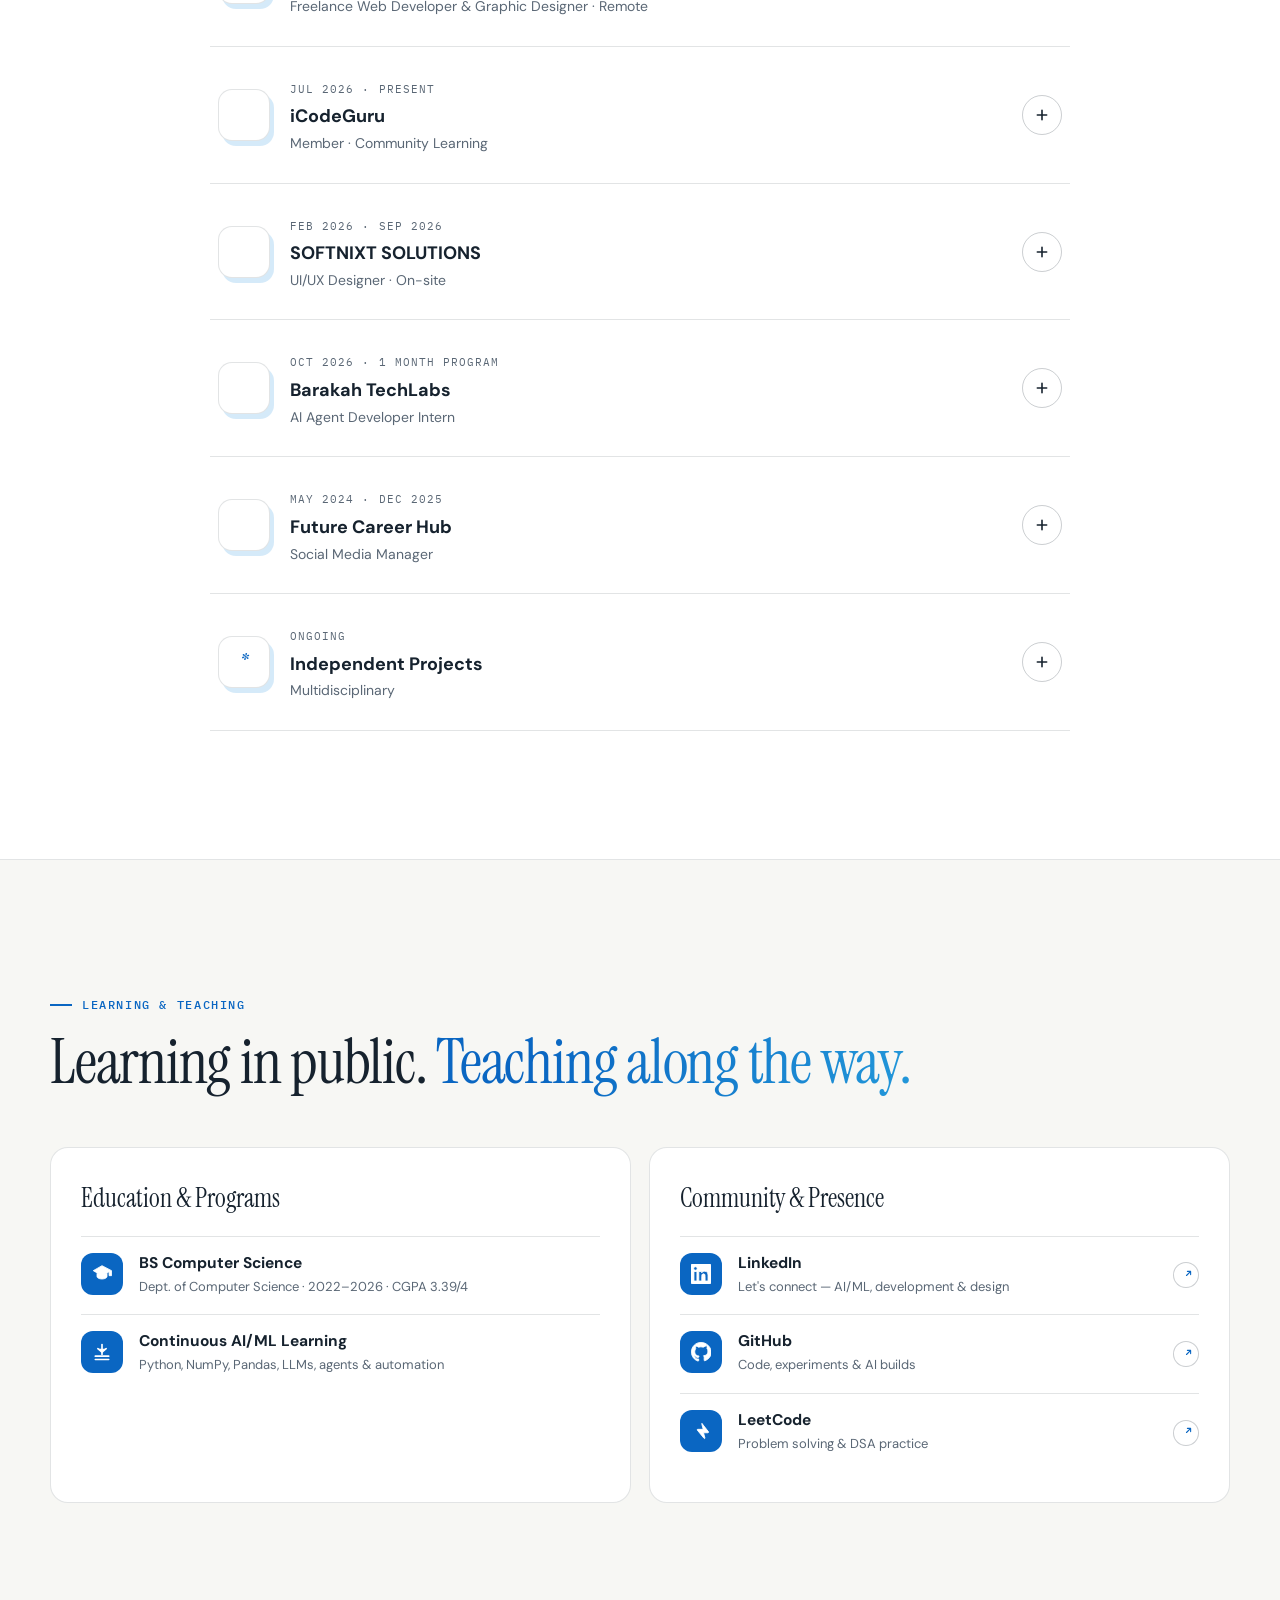
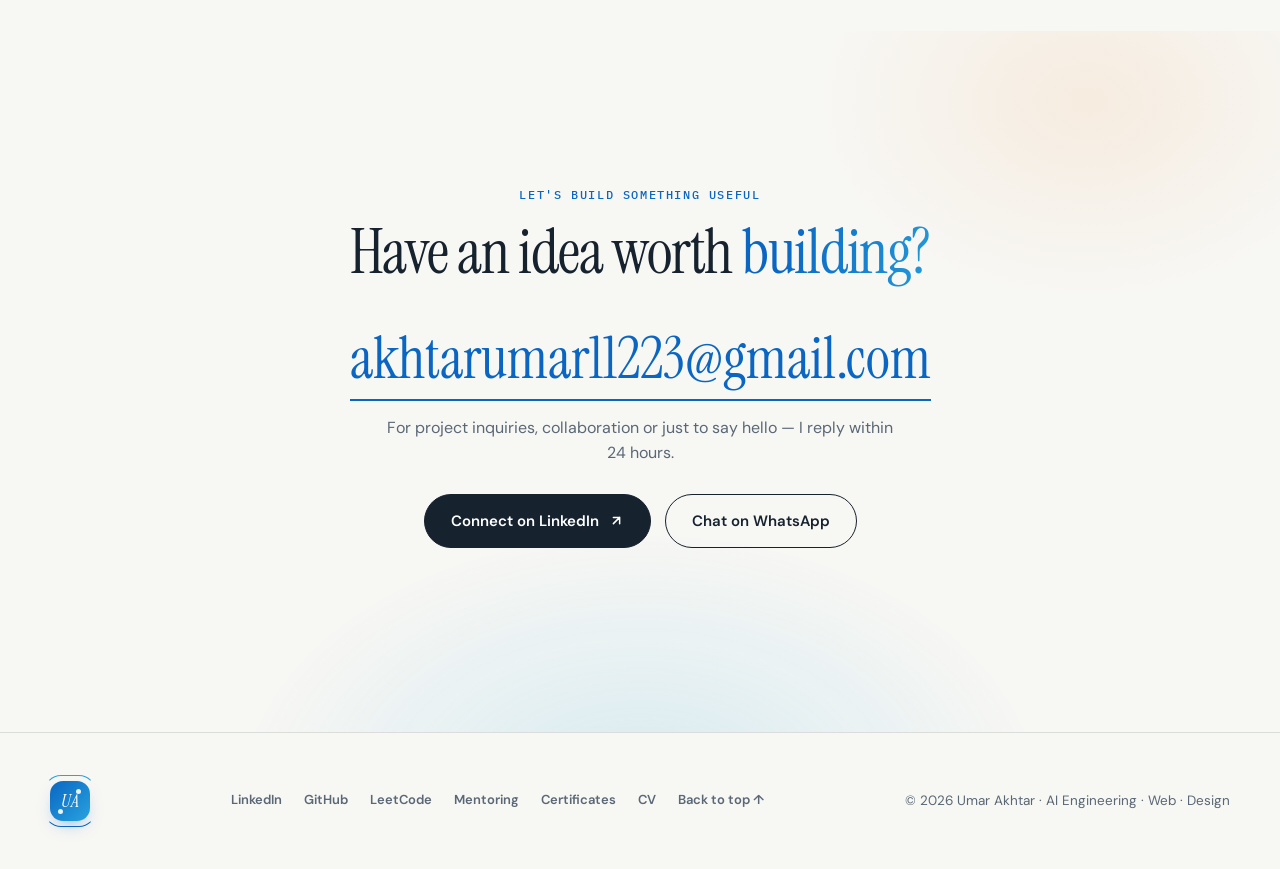
==== commit 0a9fda18: "Add Merit America, Vultr and OneEarth certificates; add BizFlow AI project; refresh Ericsson mentor " ====
--- a/index.html
+++ b/index.html
@@ -247,6 +247,26 @@
     </article>
 
     <article class="project-card reveal">
+     <div class="project-screenshot-wrapper">
+      <img class="project-screenshot" src="https://res.cloudinary.com/dxx12rebk/image/upload/v1794209740/BizFlow-AI.png" alt="BizFlow AI project screenshot" loading="lazy" />
+     </div>
+     <div class="project-body">
+      <div class="roles">Multi-Agent · Verified Writes · Human Approval · Vultr Hackathon</div>
+      <h3>BizFlow AI — Business Operations with Human Control</h3>
+      <p>Natural-language business operations that actually execute. A multi-agent workflow turns an instruction into real, tool-bound database writes — orders, stock, invoices and payments — then verifies every change by reading it back. Sensitive actions stop for human approval before they run.</p>
+      <div class="project-metrics">
+       <div><b>20</b><span>Tests passing</span></div>
+       <div><b>15</b><span>Routed pages</span></div>
+       <div><b>Vultr</b><span>Inference</span></div>
+      </div>
+      <div class="project-links">
+       <a class="btn-link" href="https://lablab.build/ai-hackathons/vultr-hackathon/silicon-sage/bizflow-ai-business-operations-with-human-control" target="_blank" rel="noopener">View project <svg viewBox="0 0 24 24" fill="none" stroke="currentColor" stroke-width="2.4" stroke-linecap="round" stroke-linejoin="round"><path d="M7 7h10v10M7 17 17 7"/></svg></a>
+       <a class="btn-link" href="https://github.com/umar-akhtar-designer/Bizflow-AI" target="_blank" rel="noopener">GitHub <svg viewBox="0 0 24 24" fill="none" stroke="currentColor" stroke-width="2.4" stroke-linecap="round" stroke-linejoin="round"><path d="M7 7h10v10M7 17 17 7"/></svg></a>
+      </div>
+     </div>
+    </article>
+
+    <article class="project-card reveal">
      <div class="browser-vis dark">
       <div class="browser-bar"><i></i><i></i><i></i><span>ai · in production</span></div>
       <div class="page-skeleton"><i></i><i></i><i></i><i></i><i></i></div>
@@ -354,6 +374,8 @@
     <p class="sec-lead">Every certificate below is verified — click the arrow on any card to see the official credential.</p>
    </div>
    <div class="cert-list">
+    <div class="cert-item reveal"><img class="ci-logo" src="https://www.google.com/s2/favicons?domain=meritamerica.org&sz=128" alt="Merit America logo" loading="lazy" /><div class="ci-main"><b>Workplace AI Essentials — Badge of Completion</b><span class="ci-org">Merit America · Badge of Merit · Nov 2026</span><a class="cert-arrow" href="https://drive.google.com/file/d/1VOR6L7SBo3QRa64uVjgaLIDk8Uv53yUd/view?usp=sharing" target="_blank" rel="noopener" aria-label="Verify credential"><svg viewBox="0 0 24 24" fill="none" stroke="currentColor" stroke-width="2" stroke-linecap="round" stroke-linejoin="round"><path d="M14 3h7v7M21 3l-9 9"/></svg></a></div></div>
+
     <div class="cert-group-title">Universities &amp; Flagship Programs</div>
 
     <div class="cert-item reveal"><img class="ci-logo" src="https://www.google.com/s2/favicons?domain=stanford.edu&sz=128" alt="Stanford University logo" loading="lazy" /><div class="ci-main"><b>Stanford Section Leader · Probability for AI</b><span class="ci-org">Stanford University · Teaching · Selected Fall 2026</span><a class="cert-arrow" href="https://www.linkedin.com/posts/umar-akhtar-designer_stanford-stanforduniversity-probabilityforai-share-7512030167339257857-Ga8F/" target="_blank" rel="noopener" aria-label="Read more"><svg viewBox="0 0 24 24" fill="none" stroke="currentColor" stroke-width="2" stroke-linecap="round" stroke-linejoin="round"><path d="M14 3h7v7M21 3l-9 9"/></svg></a></div></div>
@@ -370,9 +392,9 @@
 
     <div class="cert-group-title" id="mentoring">Mentoring &amp; Judging</div>
 
-    <div class="cert-item reveal"><img class="ci-logo" src="https://favicon.im/devpost.com" alt="Devpost logo" loading="lazy" /><div class="ci-main"><b>Arbiter Hacks V1</b><span class="ci-org">Judge · Devpost · Global</span><span class="ci-desc">Evaluating participant AI and software projects for technical quality, innovation and impact.</span><a class="cert-arrow" href="https://arbiter-hacks-v1.devpost.com/" target="_blank" rel="noopener" aria-label="Arbiter Hacks V1 on Devpost"><svg viewBox="0 0 24 24" fill="none" stroke="currentColor" stroke-width="2" stroke-linecap="round" stroke-linejoin="round"><path d="M14 3h7v7M21 3l-9 9"/></svg></a></div></div>
-
-    <div class="cert-item reveal"><img class="ci-logo" src="https://www.google.com/s2/favicons?domain=ericsson.com&sz=128" alt="Ericsson logo" loading="lazy" /><div class="ci-main"><b>Ericsson Sustainability Challenge</b><span class="ci-org">Mentor · Hack for Earth · UAE · Remote</span><span class="ci-desc">Guiding student teams in developing sustainability solutions.</span><a class="cert-arrow" href="https://drive.google.com/file/d/1nrGPYzB-H7QSR4J3_zC9yTTYtJkWlrN3/view" target="_blank" rel="noopener" aria-label="Mentor confirmation"><svg viewBox="0 0 24 24" fill="none" stroke="currentColor" stroke-width="2" stroke-linecap="round" stroke-linejoin="round"><path d="M14 3h7v7M21 3l-9 9"/></svg></a></div></div>
+    <div class="cert-item reveal"><img class="ci-logo" src="https://favicon.im/devpost.com" alt="Devpost logo" loading="lazy" /><div class="ci-main"><b>Arbiter Hacks V1</b><span class="ci-org">Judge · Devpost · Global</span><span class="ci-desc">International judging panel — evaluating AI and software projects for technical quality, innovation and real-world impact.</span><a class="cert-arrow" href="https://arbiter-hacks-v1.devpost.com/" target="_blank" rel="noopener" aria-label="Arbiter Hacks V1 on Devpost"><svg viewBox="0 0 24 24" fill="none" stroke="currentColor" stroke-width="2" stroke-linecap="round" stroke-linejoin="round"><path d="M14 3h7v7M21 3l-9 9"/></svg></a></div></div>
+
+    <div class="cert-item reveal"><img class="ci-logo" src="https://www.google.com/s2/favicons?domain=ericsson.com&sz=128" alt="Ericsson logo" loading="lazy" /><div class="ci-main"><b>Ericsson Sustainability Challenge</b><span class="ci-org">Mentor · Hack for Earth · Gulf · Online</span><span class="ci-desc">Guiding student teams in developing sustainability solutions at the Gulf 2026 online hackathon.</span><a class="cert-arrow" href="https://drive.google.com/file/d/1-dpWrA6CPQ4ej_RYEcDizU-a2ru4x7jw/view" target="_blank" rel="noopener" aria-label="Mentor badge"><svg viewBox="0 0 24 24" fill="none" stroke="currentColor" stroke-width="2" stroke-linecap="round" stroke-linejoin="round"><path d="M14 3h7v7M21 3l-9 9"/></svg></a></div></div>
 
     <div class="cert-item reveal"><img class="ci-logo" src="https://www.google.com/s2/favicons?domain=genai.works&sz=128" alt="GenAI Works logo" loading="lazy" /><div class="ci-main"><b>Open Agent Hackathon 2026</b><span class="ci-org">Mentor · GenAI Works · USA · Remote</span><span class="ci-desc">Answering technical and product questions for AI-agent teams.</span><a class="cert-arrow" href="https://drive.google.com/file/d/1HM9iH6bz1Rtc5RUprQjwQ57EUoWxxyxa/view" target="_blank" rel="noopener" aria-label="Mentor acceptance"><svg viewBox="0 0 24 24" fill="none" stroke="currentColor" stroke-width="2" stroke-linecap="round" stroke-linejoin="round"><path d="M14 3h7v7M21 3l-9 9"/></svg></a></div></div>
 
@@ -385,6 +407,10 @@
     <div class="cert-group-title">AI · Machine Learning · Data Science</div>
 
     <div class="cert-item reveal"><img class="ci-logo" src="https://www.google.com/s2/favicons?domain=google.com&sz=128" alt="Google logo" loading="lazy" /><div class="ci-main"><b>Google AI Specialization</b><span class="ci-org">Google · Specialization · 7 courses · Oct 2026</span><a class="cert-arrow" href="https://www.coursera.org/account/accomplishments/specialization/8Y8AAR30VLT7" target="_blank" rel="noopener" aria-label="Verify credential"><svg viewBox="0 0 24 24" fill="none" stroke="currentColor" stroke-width="2" stroke-linecap="round" stroke-linejoin="round"><path d="M14 3h7v7M21 3l-9 9"/></svg></a></div></div>
+
+    <div class="cert-item reveal"><img class="ci-logo" src="https://favicon.im/lablab.ai" alt="lablab.ai logo" loading="lazy" /><div class="ci-main"><b>Vultr: Agent Rush Hackathon</b><span class="ci-org">lablab.ai · Participant Certificate · Nov 2026</span><a class="cert-arrow" href="https://lablab.build/u/@UmarAkhtar/ai-hackathons/vultr-hackathon/certificate" target="_blank" rel="noopener" aria-label="Verify credential"><svg viewBox="0 0 24 24" fill="none" stroke="currentColor" stroke-width="2" stroke-linecap="round" stroke-linejoin="round"><path d="M14 3h7v7M21 3l-9 9"/></svg></a></div></div>
+
+    <div class="cert-item reveal"><img class="ci-logo" src="https://www.google.com/s2/favicons?domain=cardiffmet.ac.uk&sz=128" alt="Cardiff Metropolitan University logo" loading="lazy" /><div class="ci-main"><b>2nd OneEarth International Hackathon 2026</b><span class="ci-org">Cardiff Met · Univ. of Piraeus · USF · Participation · Oct 2026</span><span class="ci-desc">Presented Ecosort AI at the international OneEarth hackathon.</span><a class="cert-arrow" href="https://drive.google.com/file/d/14ozfey39C-YAf0GCFkRz4Hf6Par7u6u4/view?usp=sharing" target="_blank" rel="noopener" aria-label="Verify credential"><svg viewBox="0 0 24 24" fill="none" stroke="currentColor" stroke-width="2" stroke-linecap="round" stroke-linejoin="round"><path d="M14 3h7v7M21 3l-9 9"/></svg></a></div></div>
 
     <div class="cert-item reveal"><img class="ci-logo" src="https://www.google.com/s2/favicons?domain=google.com&sz=128" alt="Google logo" loading="lazy" /><div class="ci-main"><b>AI Fundamentals</b><span class="ci-org">Google (Coursera) · Sep 2026</span><a class="cert-arrow" href="https://www.coursera.org/account/accomplishments/verify/DO7OIMCGWB6C" target="_blank" rel="noopener" aria-label="Verify credential"><svg viewBox="0 0 24 24" fill="none" stroke="currentColor" stroke-width="2" stroke-linecap="round" stroke-linejoin="round"><path d="M14 3h7v7M21 3l-9 9"/></svg></a></div></div>
 
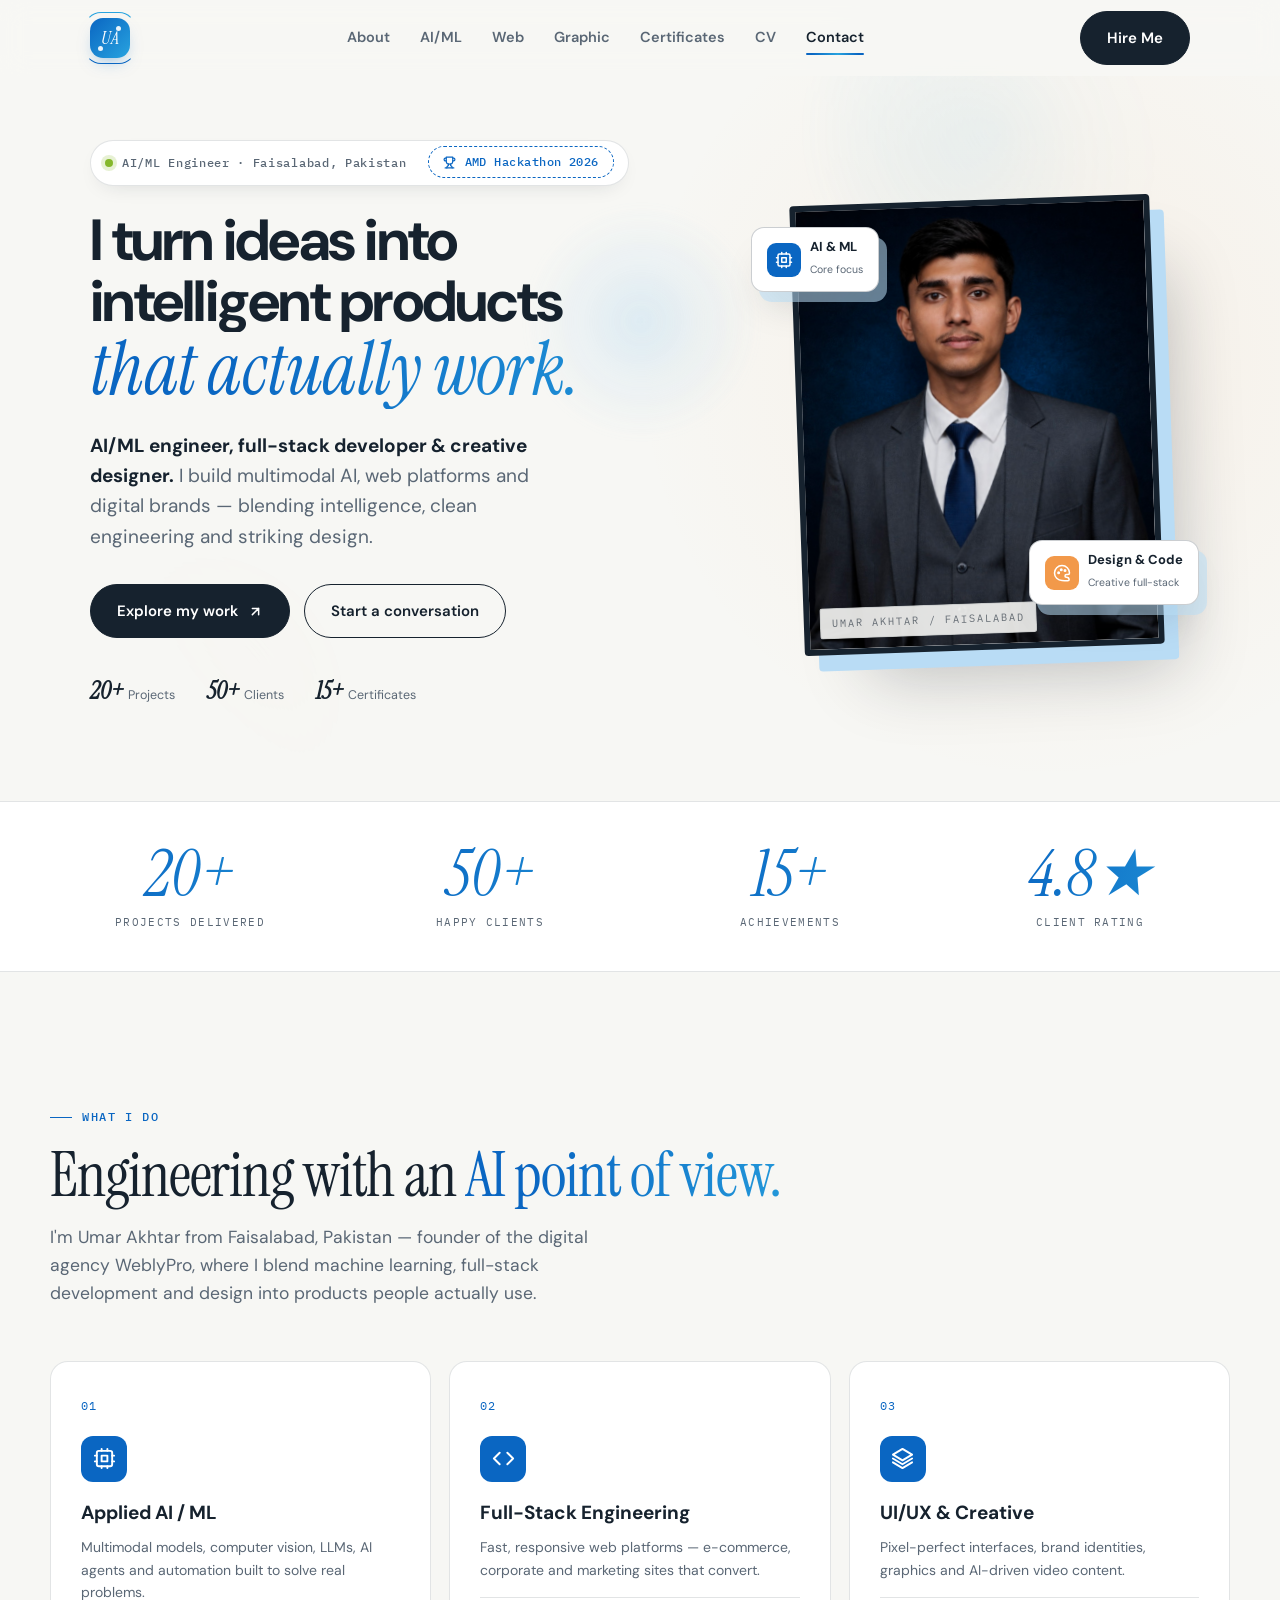
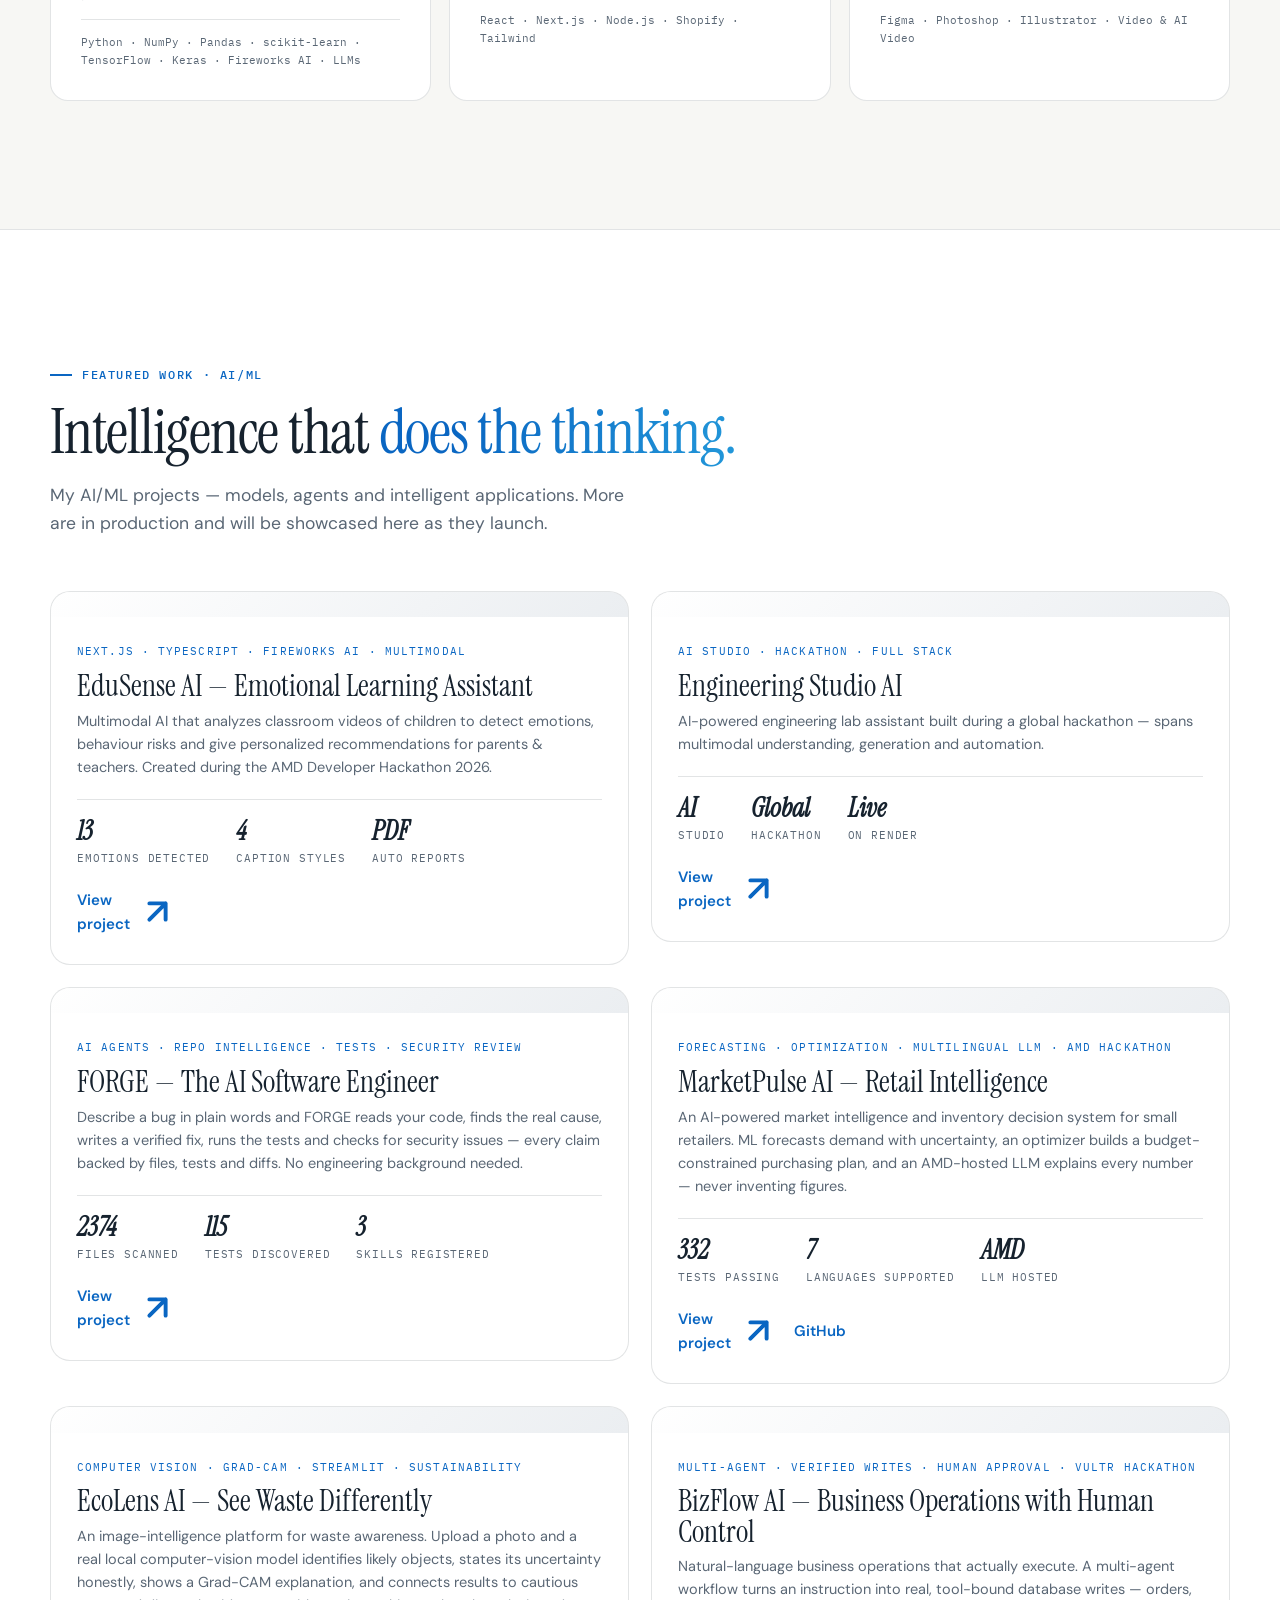
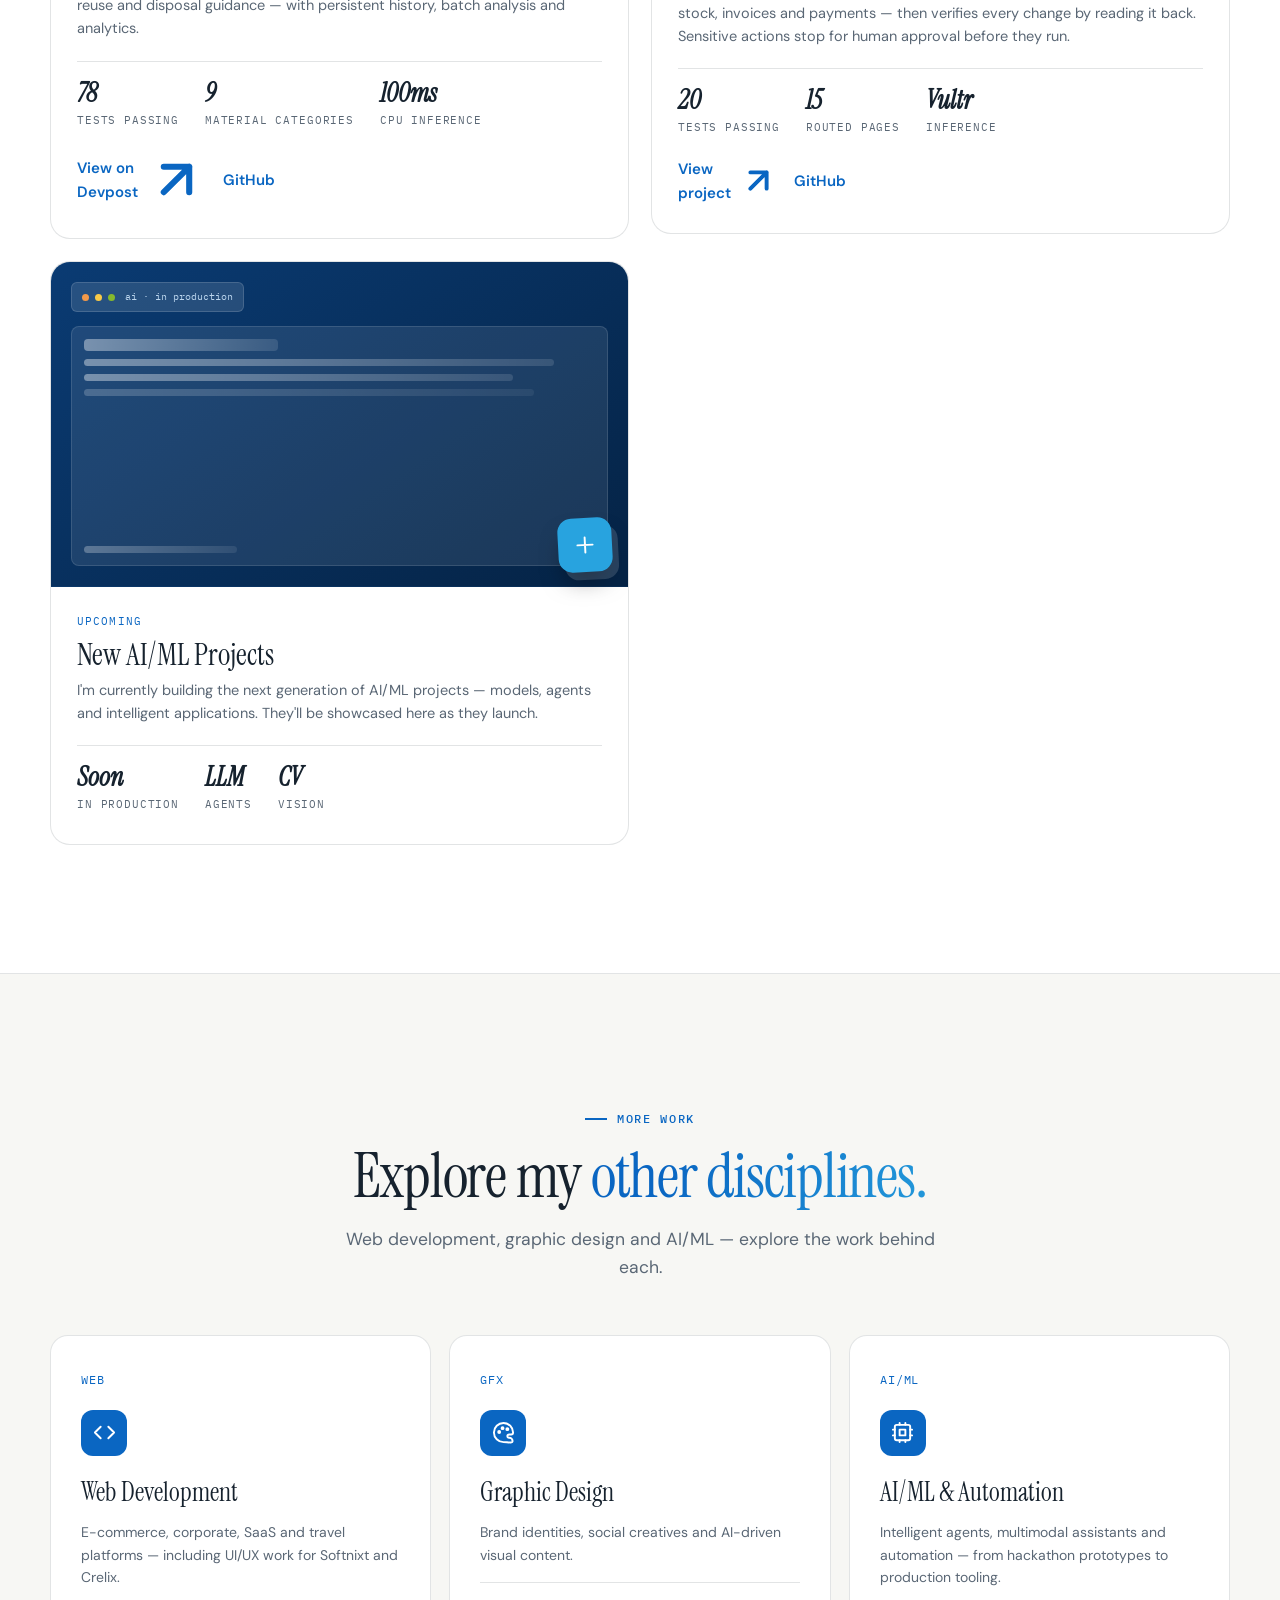
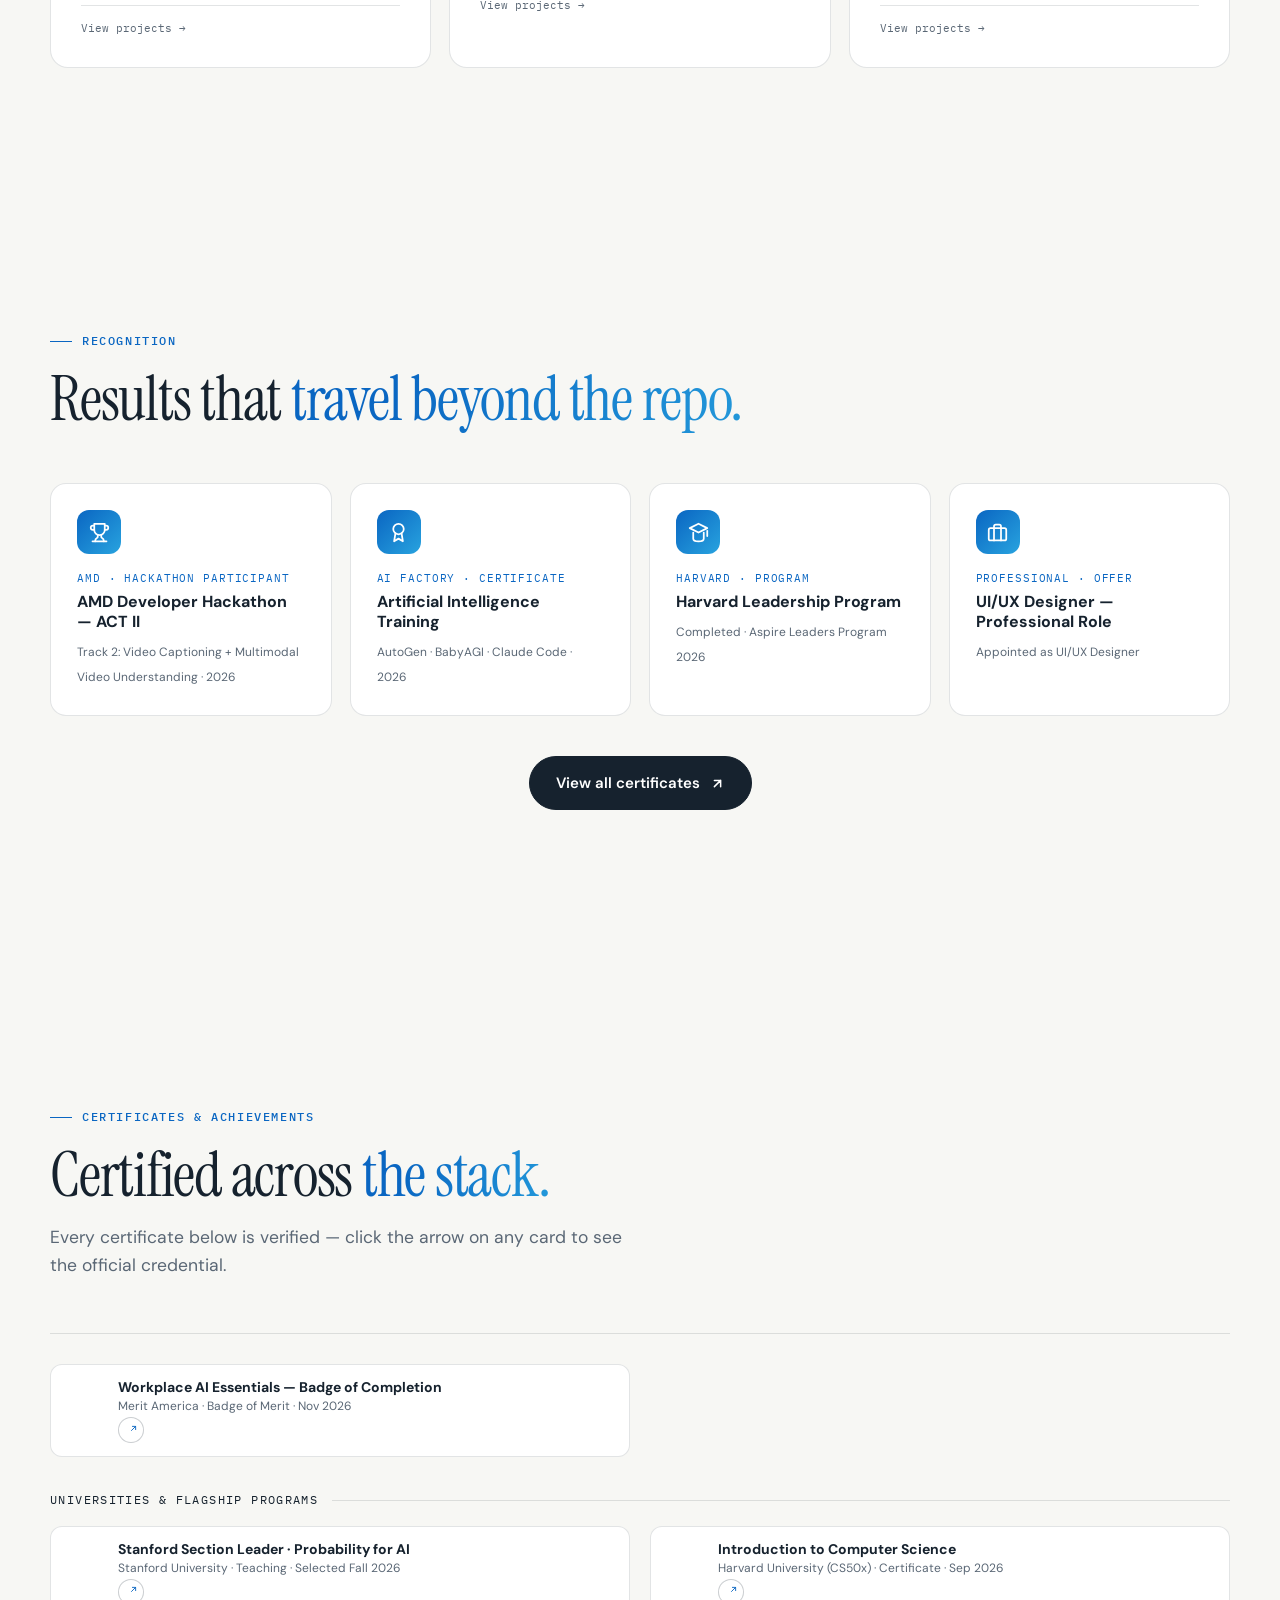
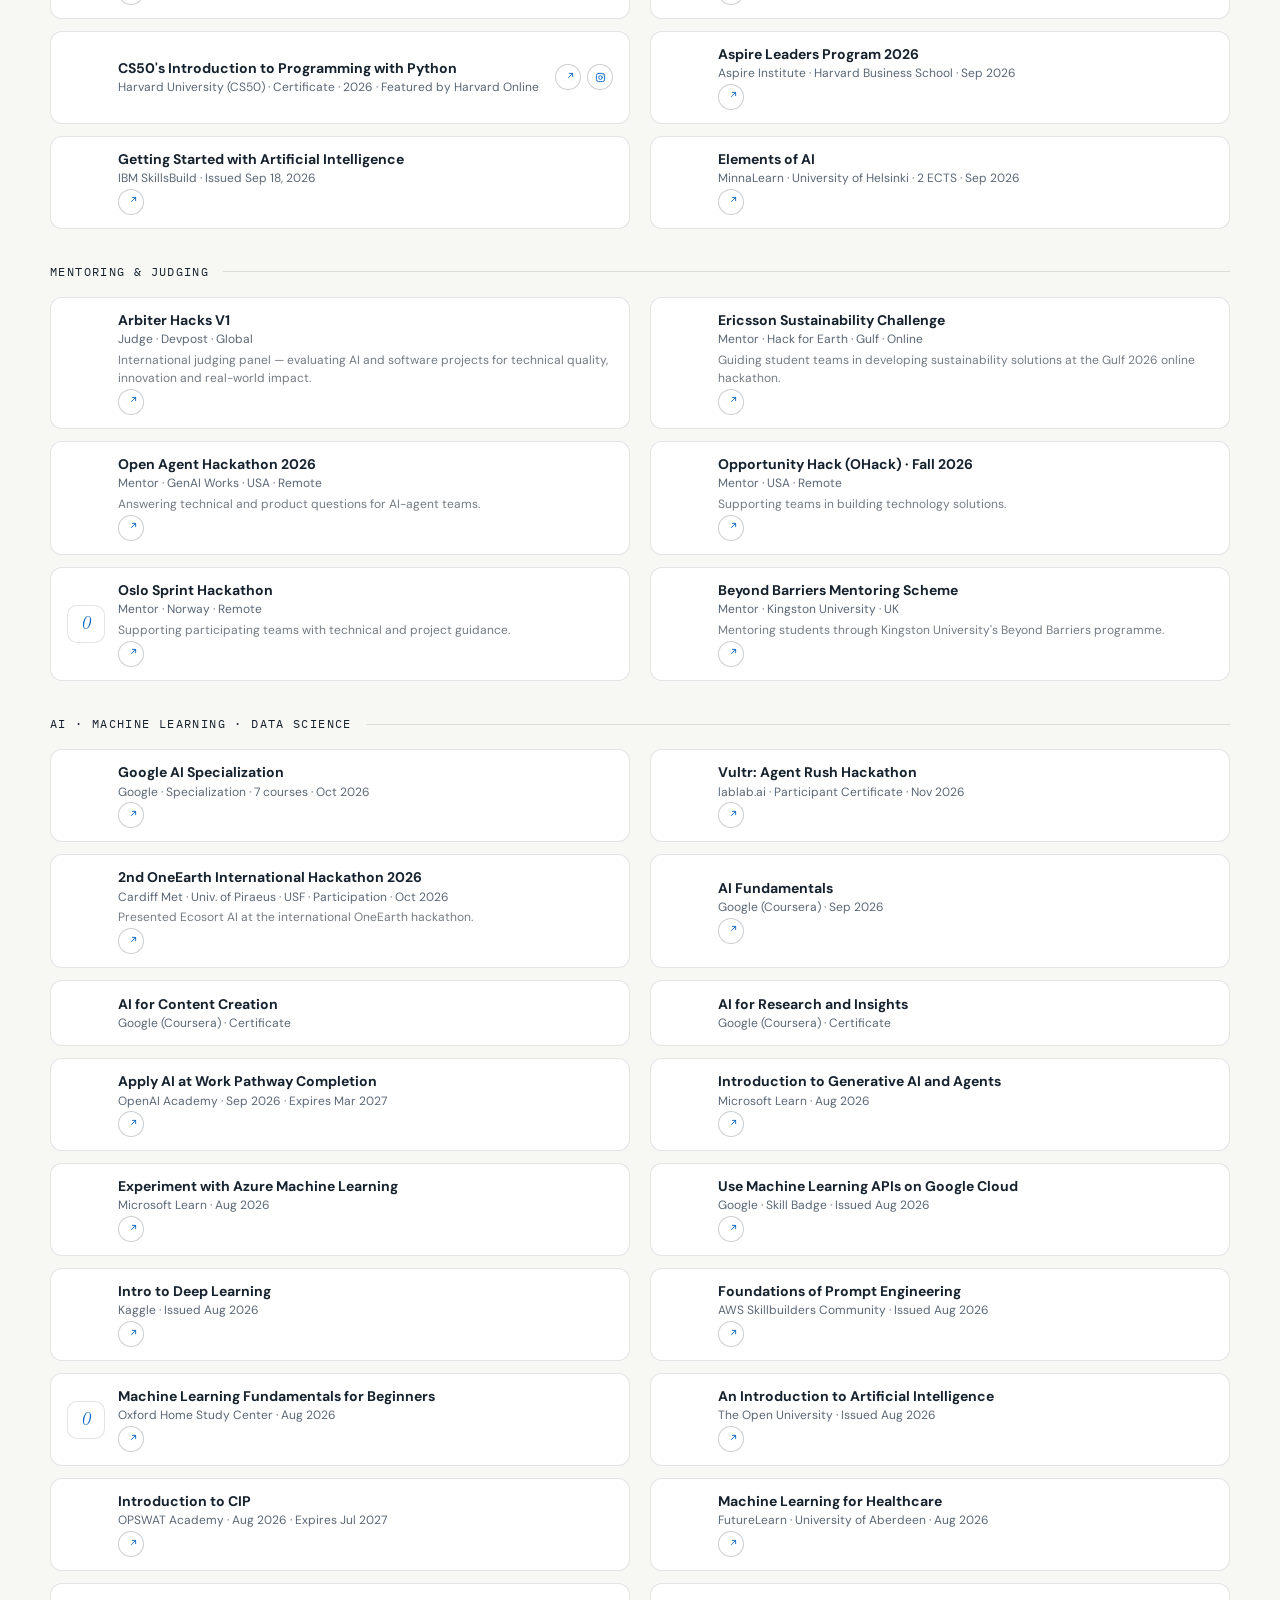
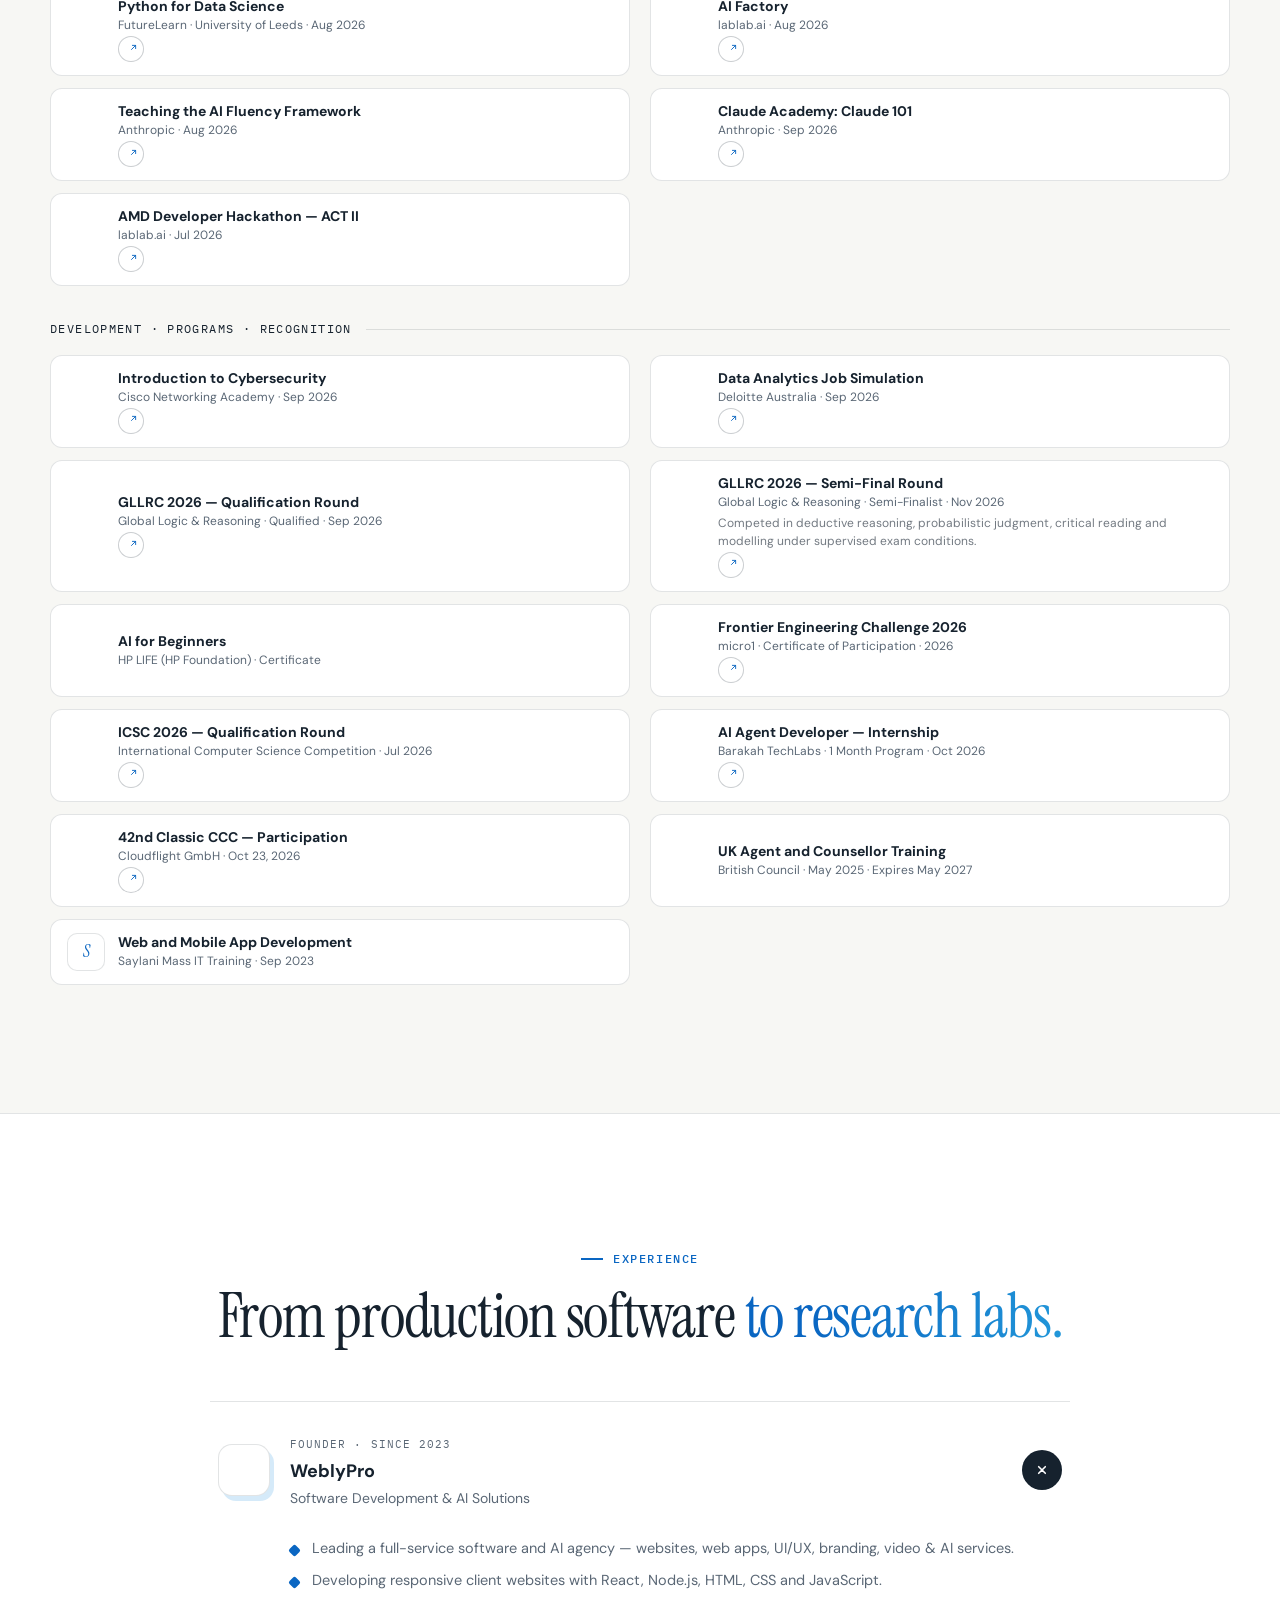
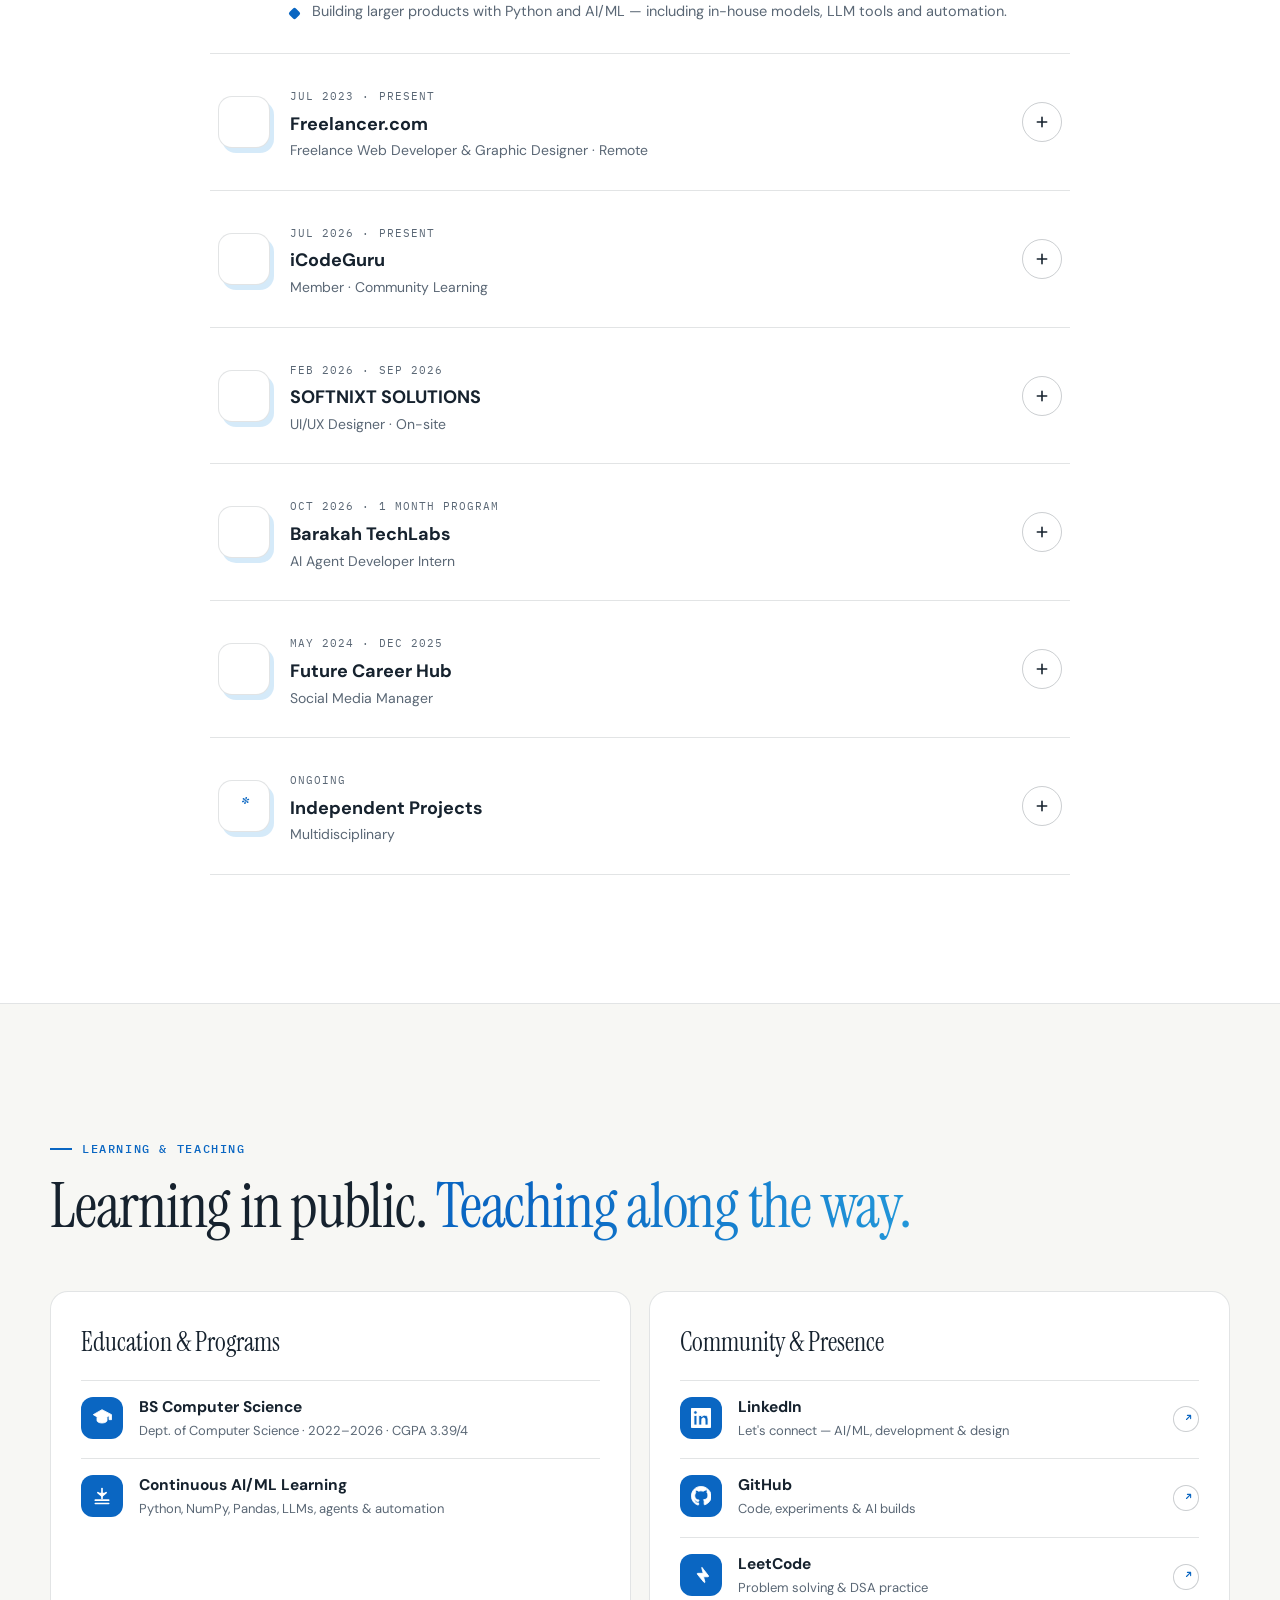
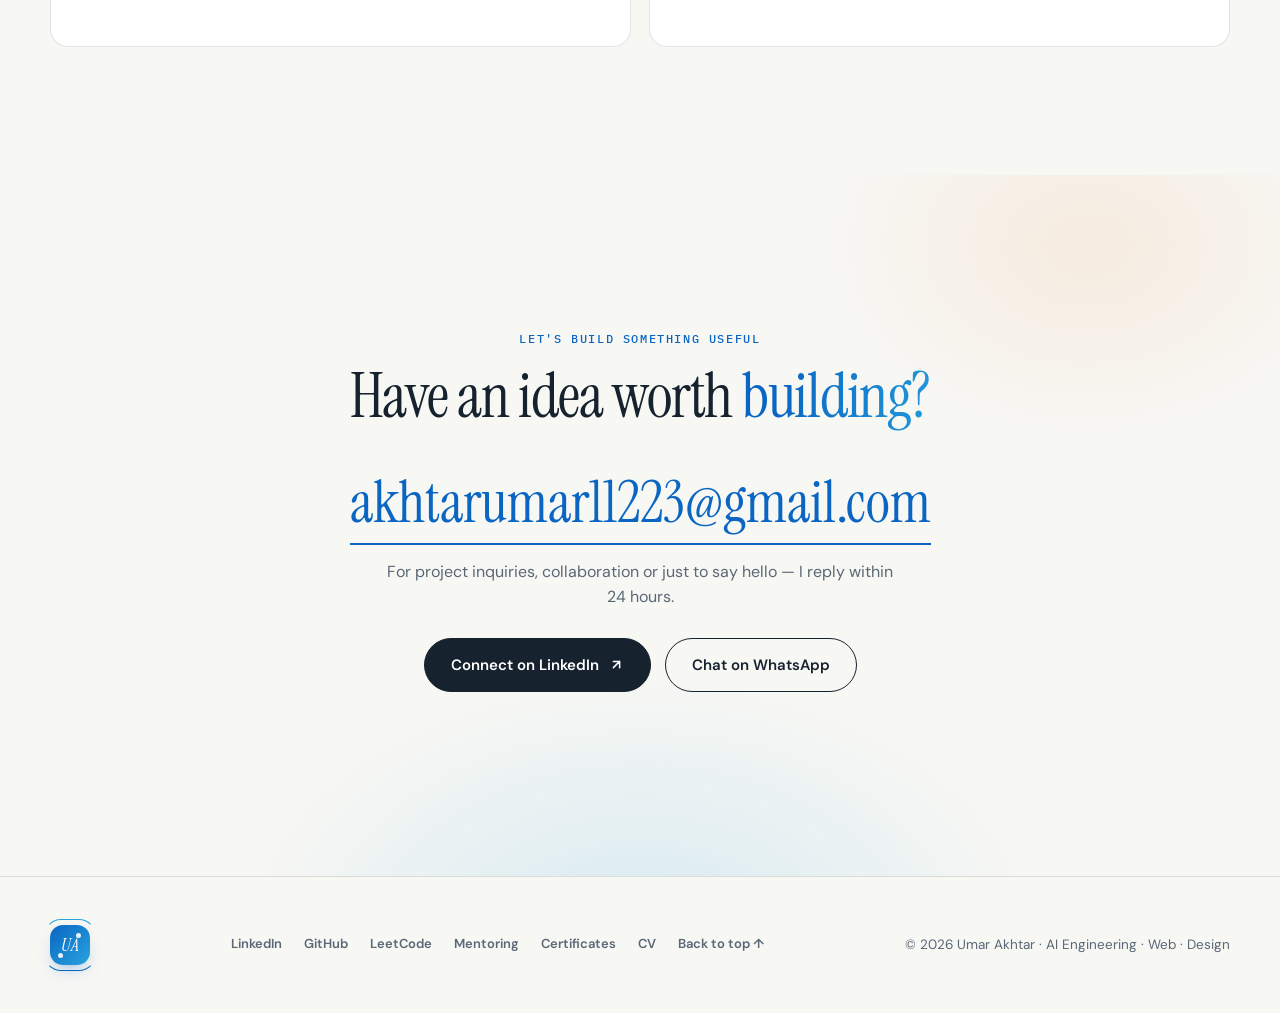
==== commit f5b6446d: "Add GLLRC semi-final certificate and split qualification card" ====
--- a/index.html
+++ b/index.html
@@ -454,7 +454,9 @@
 
     <div class="cert-item reveal"><img class="ci-logo" src="https://www.google.com/s2/favicons?domain=deloitte.com&sz=128" alt="Deloitte logo" loading="lazy" /><div class="ci-main"><b>Data Analytics Job Simulation</b><span class="ci-org">Deloitte Australia · Sep 2026</span><a class="cert-arrow" href="https://www.theforage.com/completion-certificates/9PBTqmSxAf6zZTseP/io9DzWKe3PTsiS6GG_9PBTqmSxAf6zZTseP_6aaf809cd1b8813a4b3f4a96_1789889656403_completion_certificate.pdf" target="_blank" rel="noopener" aria-label="Verify credential"><svg viewBox="0 0 24 24" fill="none" stroke="currentColor" stroke-width="2" stroke-linecap="round" stroke-linejoin="round"><path d="M14 3h7v7M21 3l-9 9"/></svg></a></div></div>
 
-    <div class="cert-item reveal"><img class="ci-logo" src="https://favicon.im/gllrc.org" alt="Global Logic &amp; Reasoning Competition logo" loading="lazy" /><div class="ci-main"><b>GLLRC 2026 — Global Logic &amp; Reasoning</b><span class="ci-org">Competition Participant · Sep 2026</span><a class="cert-arrow" href="https://drive.google.com/file/d/1knEqQHs0j9CkTrMbWMsKz4ElegDIM8Pm/view?usp=sharing" target="_blank" rel="noopener" aria-label="Verify credential"><svg viewBox="0 0 24 24" fill="none" stroke="currentColor" stroke-width="2" stroke-linecap="round" stroke-linejoin="round"><path d="M14 3h7v7M21 3l-9 9"/></svg></a></div></div>
+    <div class="cert-item reveal"><img class="ci-logo" src="https://favicon.im/gllrc.org" alt="Global Logic &amp; Reasoning Competition logo" loading="lazy" /><div class="ci-main"><b>GLLRC 2026 — Qualification Round</b><span class="ci-org">Global Logic &amp; Reasoning · Qualified · Sep 2026</span><a class="cert-arrow" href="https://drive.google.com/file/d/1knEqQHs0j9CkTrMbWMsKz4ElegDIM8Pm/view?usp=sharing" target="_blank" rel="noopener" aria-label="Verify credential"><svg viewBox="0 0 24 24" fill="none" stroke="currentColor" stroke-width="2" stroke-linecap="round" stroke-linejoin="round"><path d="M14 3h7v7M21 3l-9 9"/></svg></a></div></div>
+
+    <div class="cert-item reveal"><img class="ci-logo" src="https://favicon.im/gllrc.org" alt="Global Logic &amp; Reasoning Competition logo" loading="lazy" /><div class="ci-main"><b>GLLRC 2026 — Semi-Final Round</b><span class="ci-org">Global Logic &amp; Reasoning · Semi-Finalist · Nov 2026</span><span class="ci-desc">Competed in deductive reasoning, probabilistic judgment, critical reading and modelling under supervised exam conditions.</span><a class="cert-arrow" href="https://drive.google.com/file/d/1nj_rVFXbH5FnfD0HYBKc-WR9tqBdUI5Q/view?usp=sharing" target="_blank" rel="noopener" aria-label="Verify semi-final certificate"><svg viewBox="0 0 24 24" fill="none" stroke="currentColor" stroke-width="2" stroke-linecap="round" stroke-linejoin="round"><path d="M14 3h7v7M21 3l-9 9"/></svg></a></div></div>
 
     <div class="cert-item reveal"><img class="ci-logo" src="https://www.google.com/s2/favicons?domain=hp.com&sz=128" alt="HP LIFE logo" loading="lazy" /><div class="ci-main"><b>AI for Beginners</b><span class="ci-org">HP LIFE (HP Foundation) · Certificate</span></div></div>
 
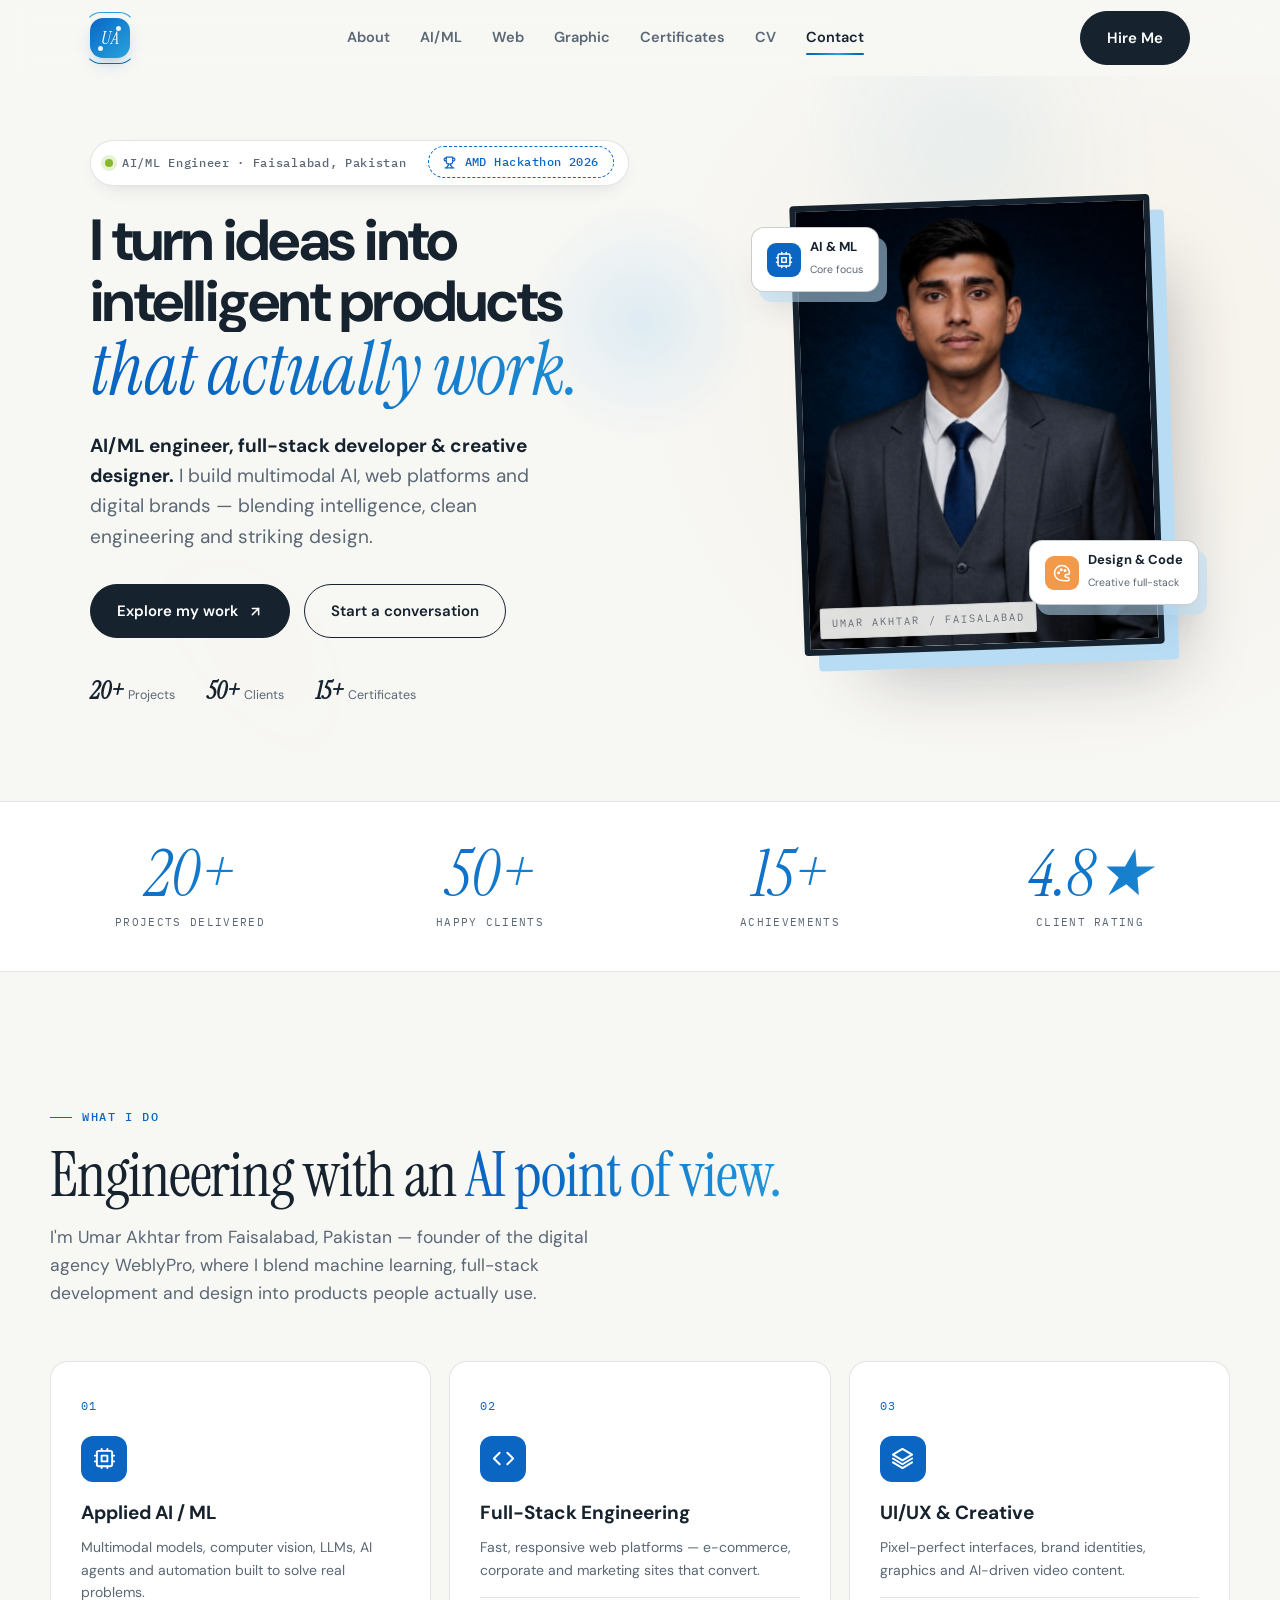
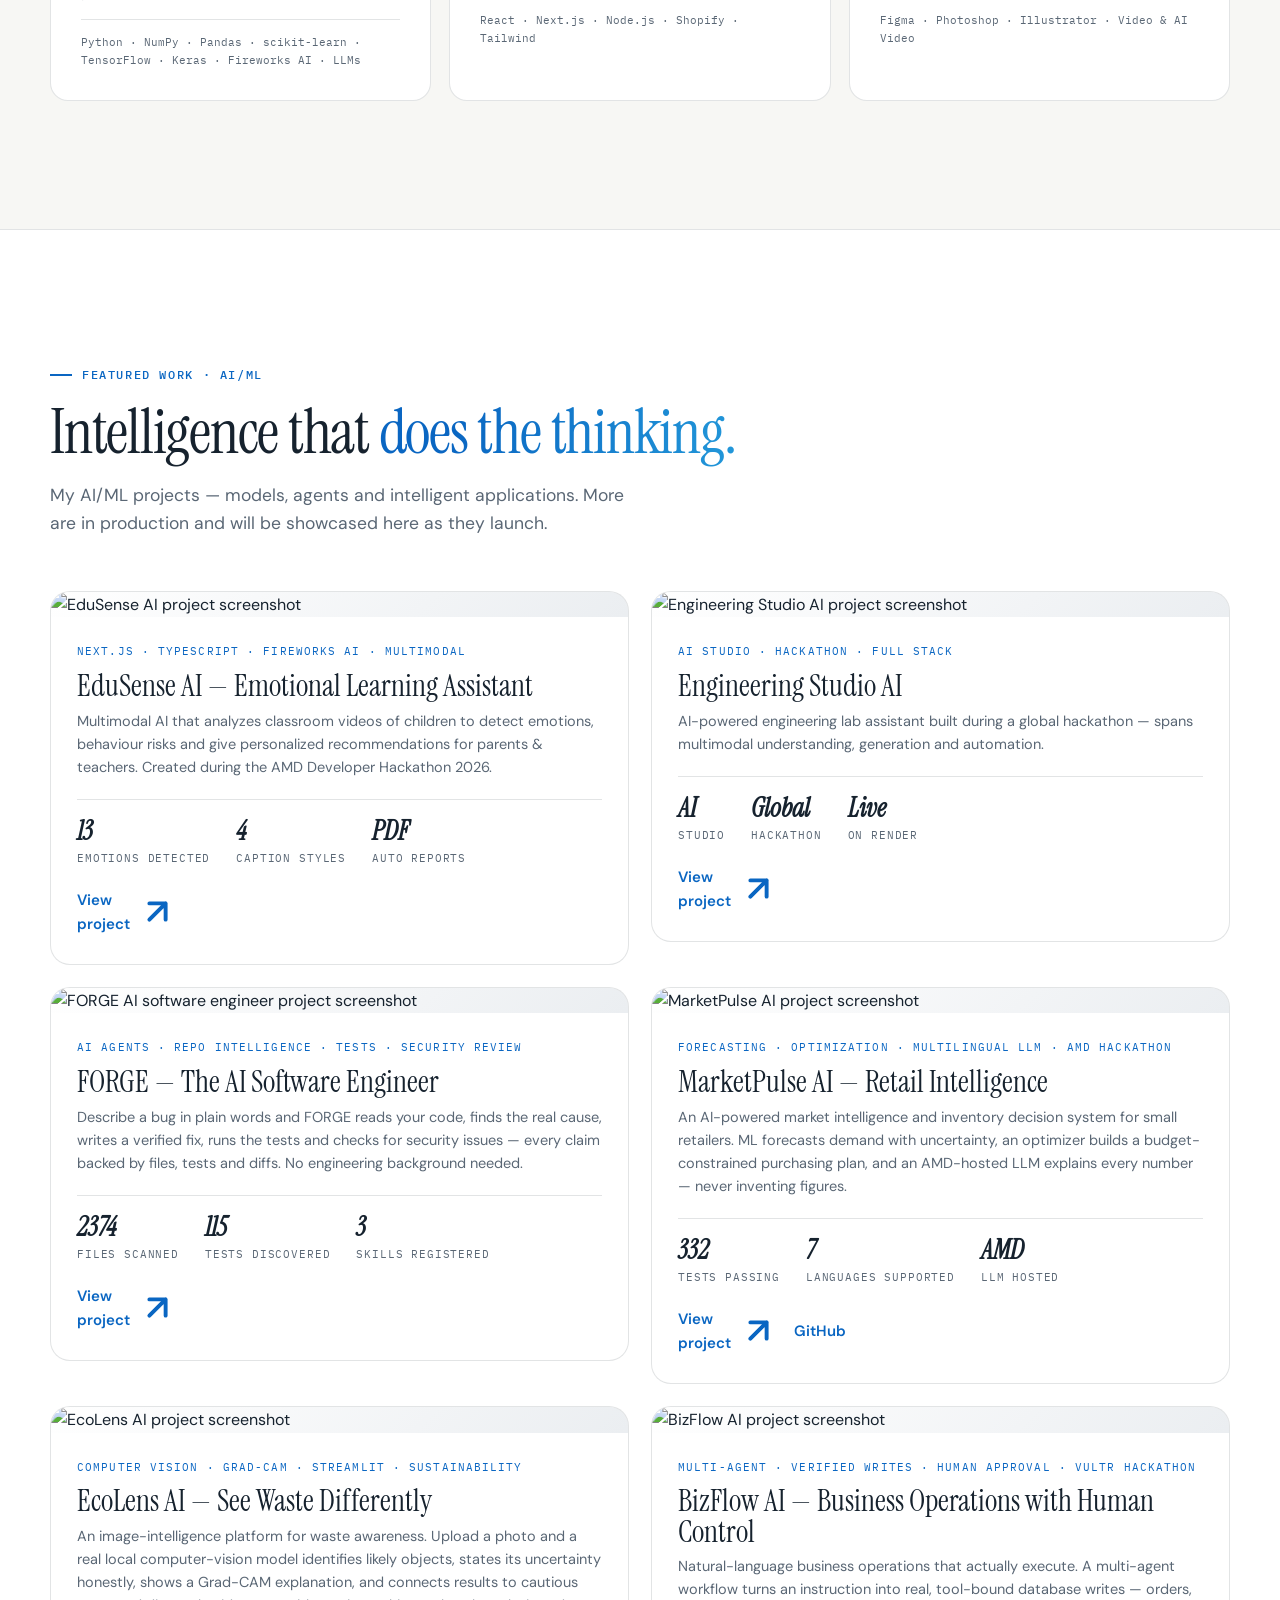
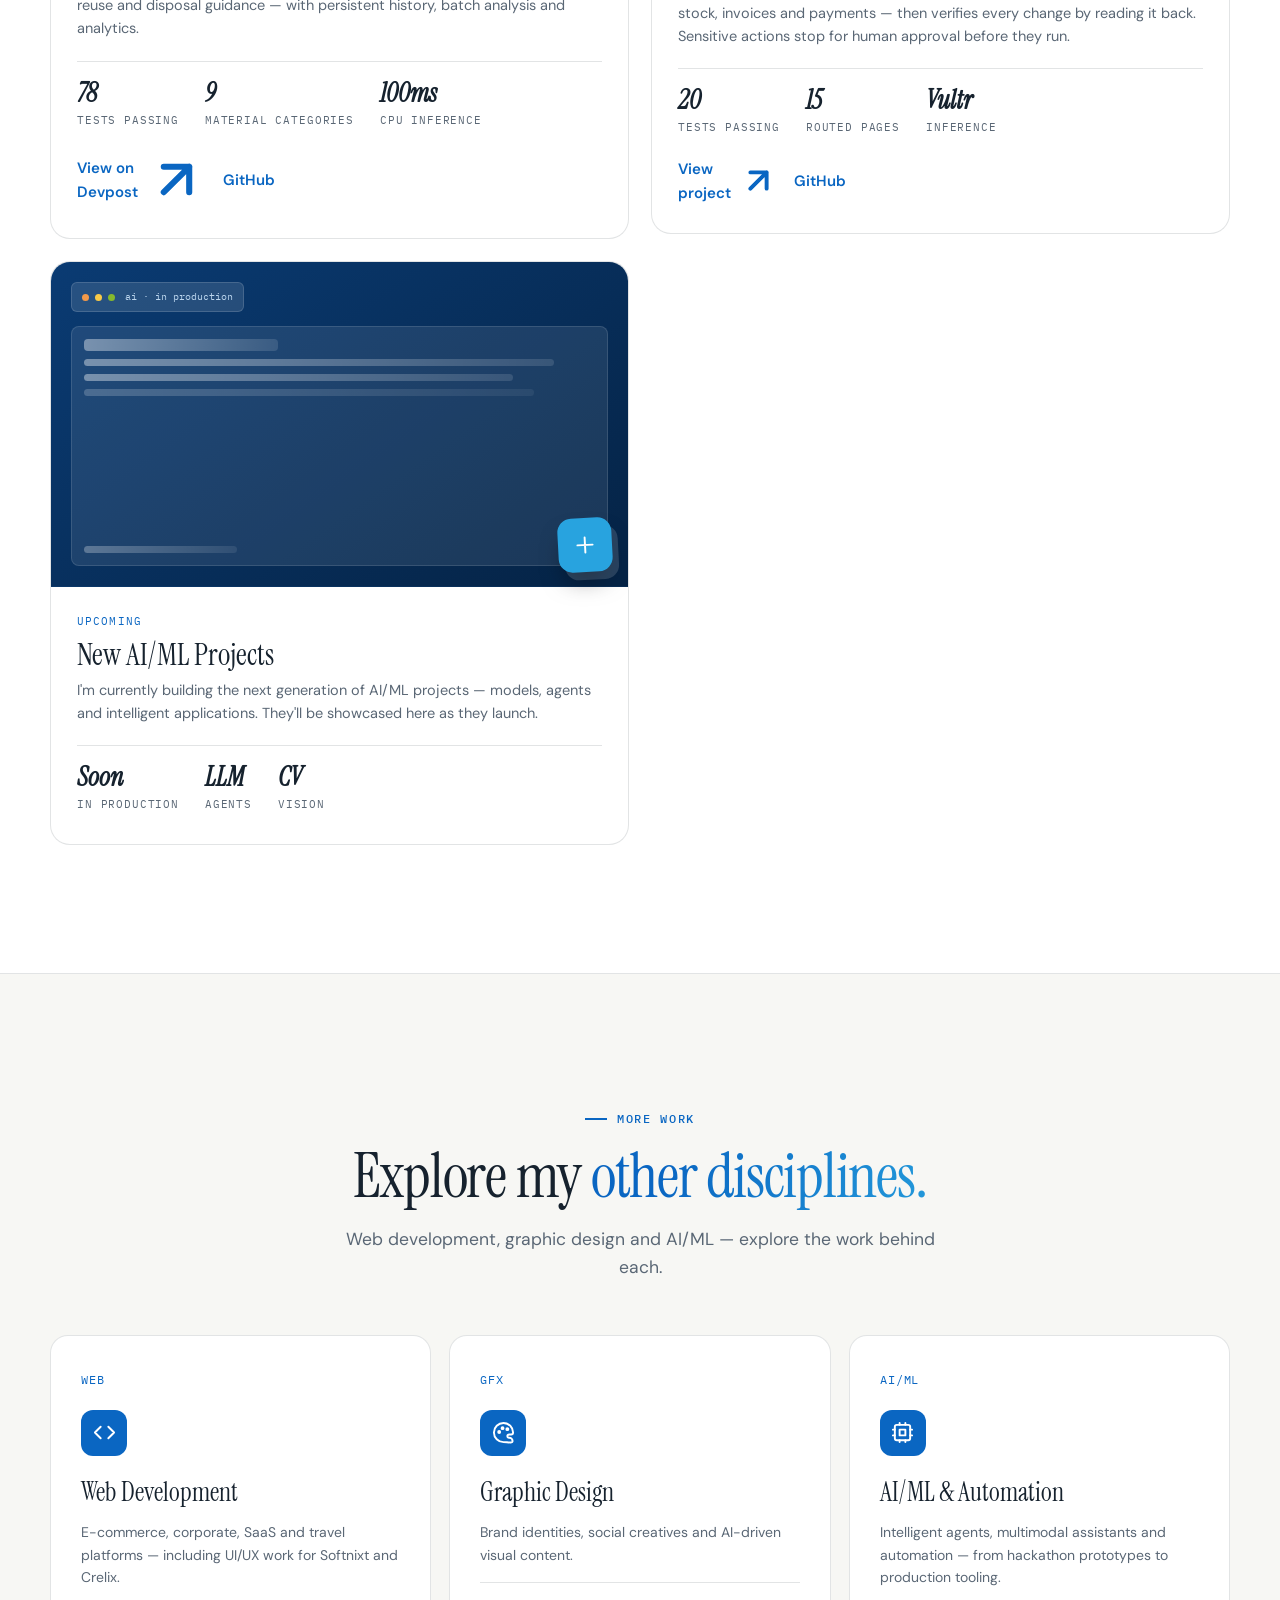
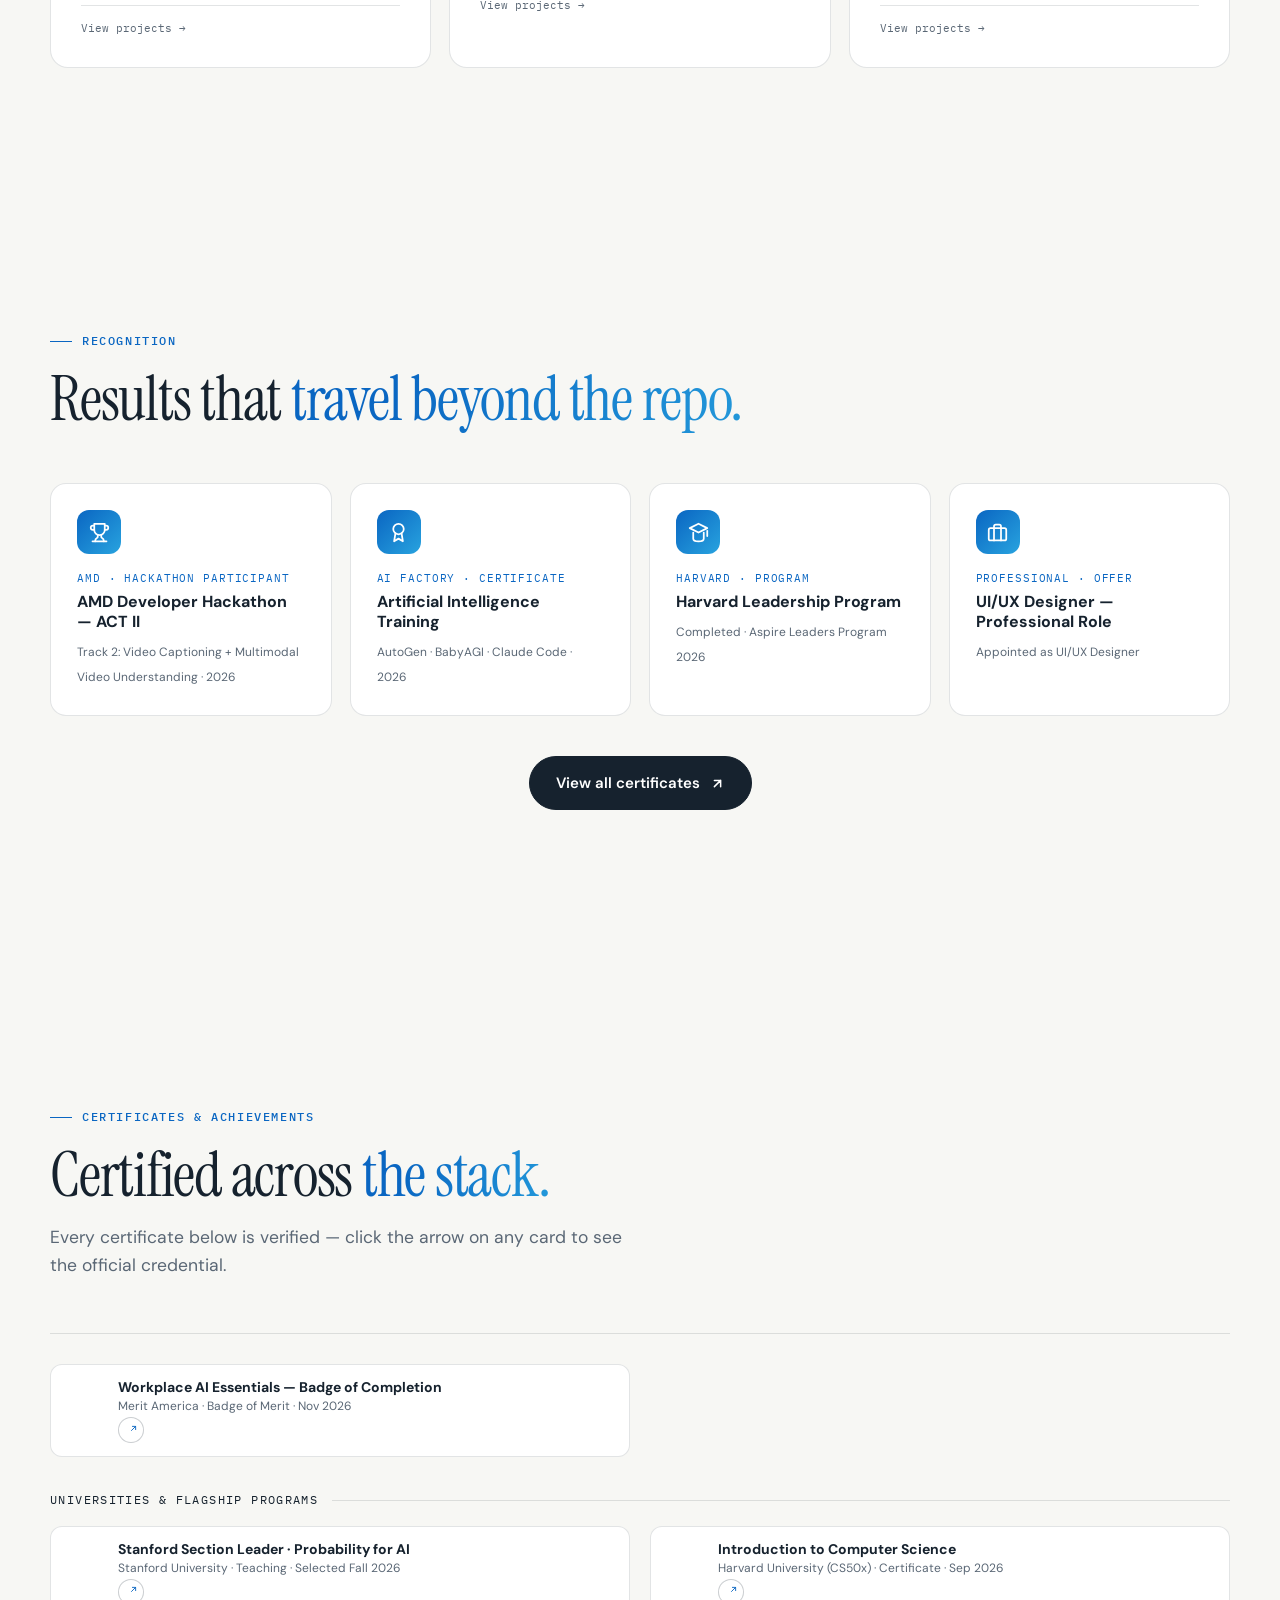
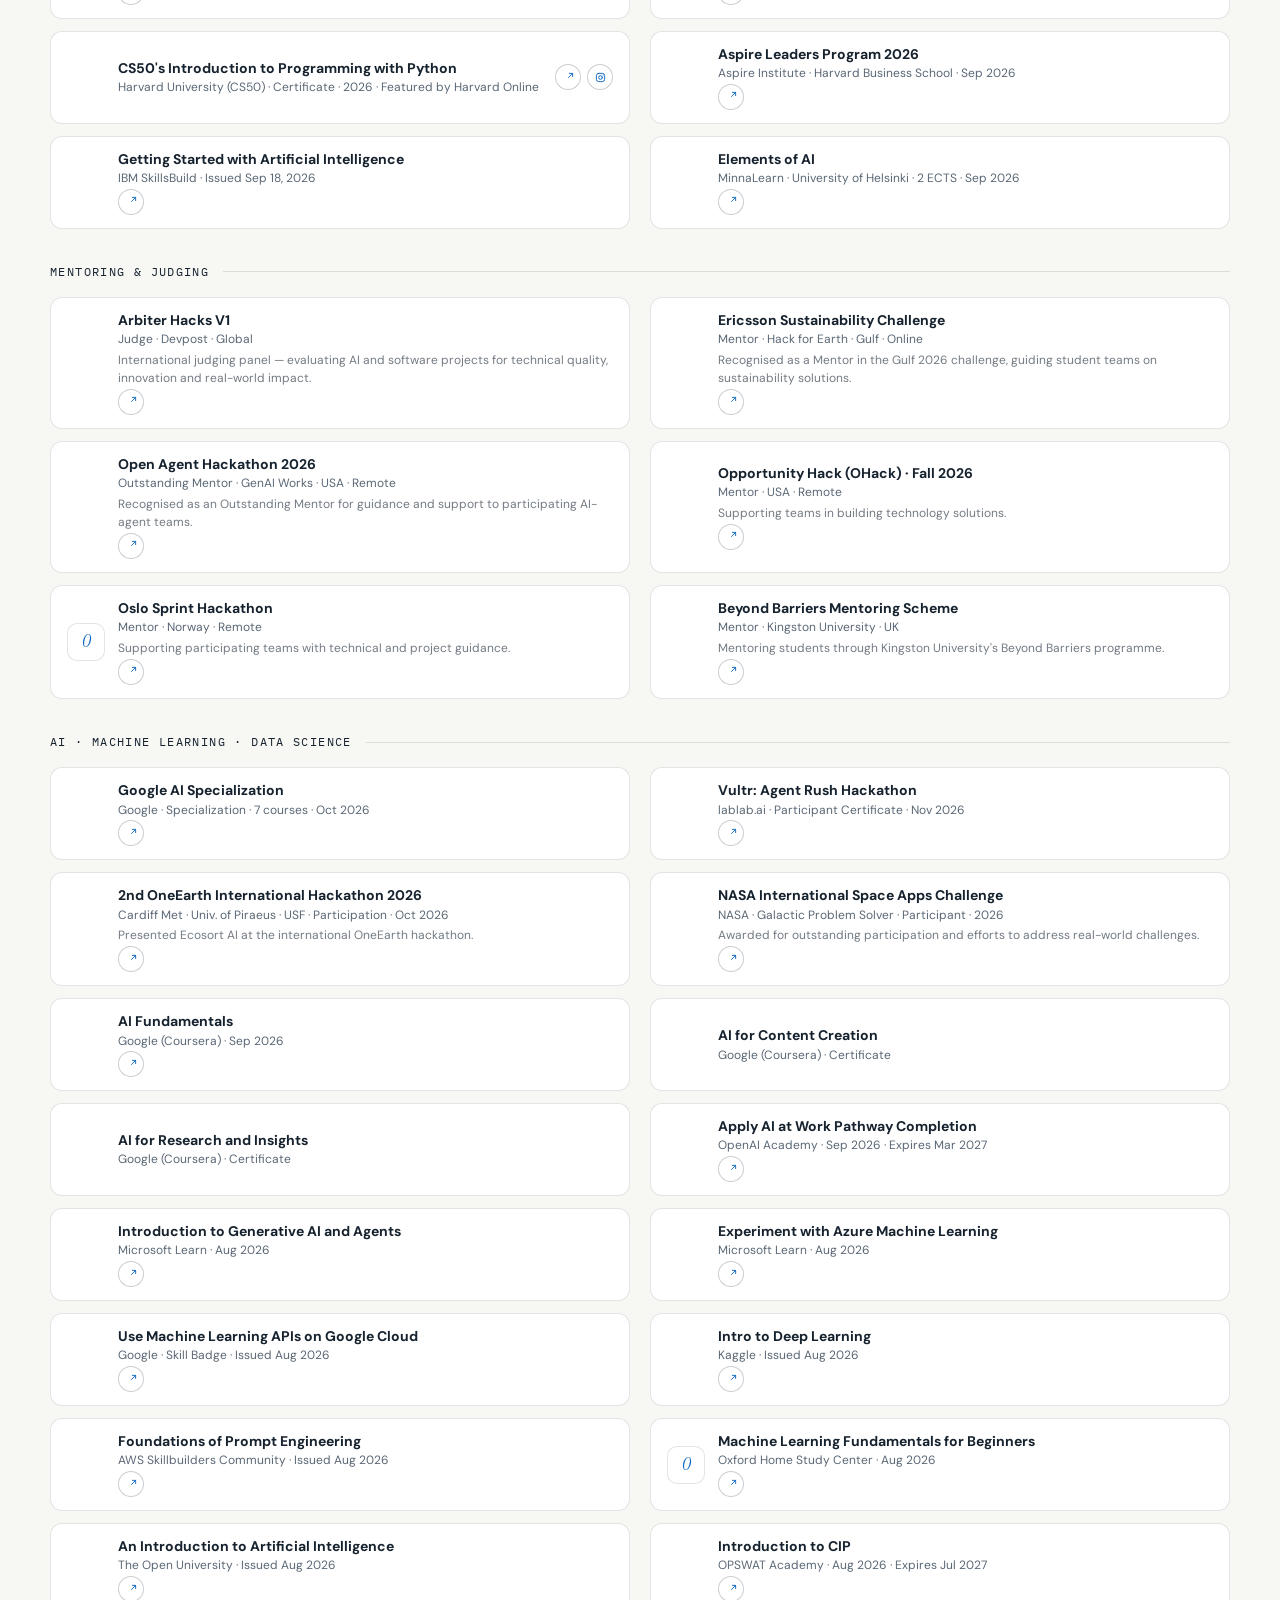
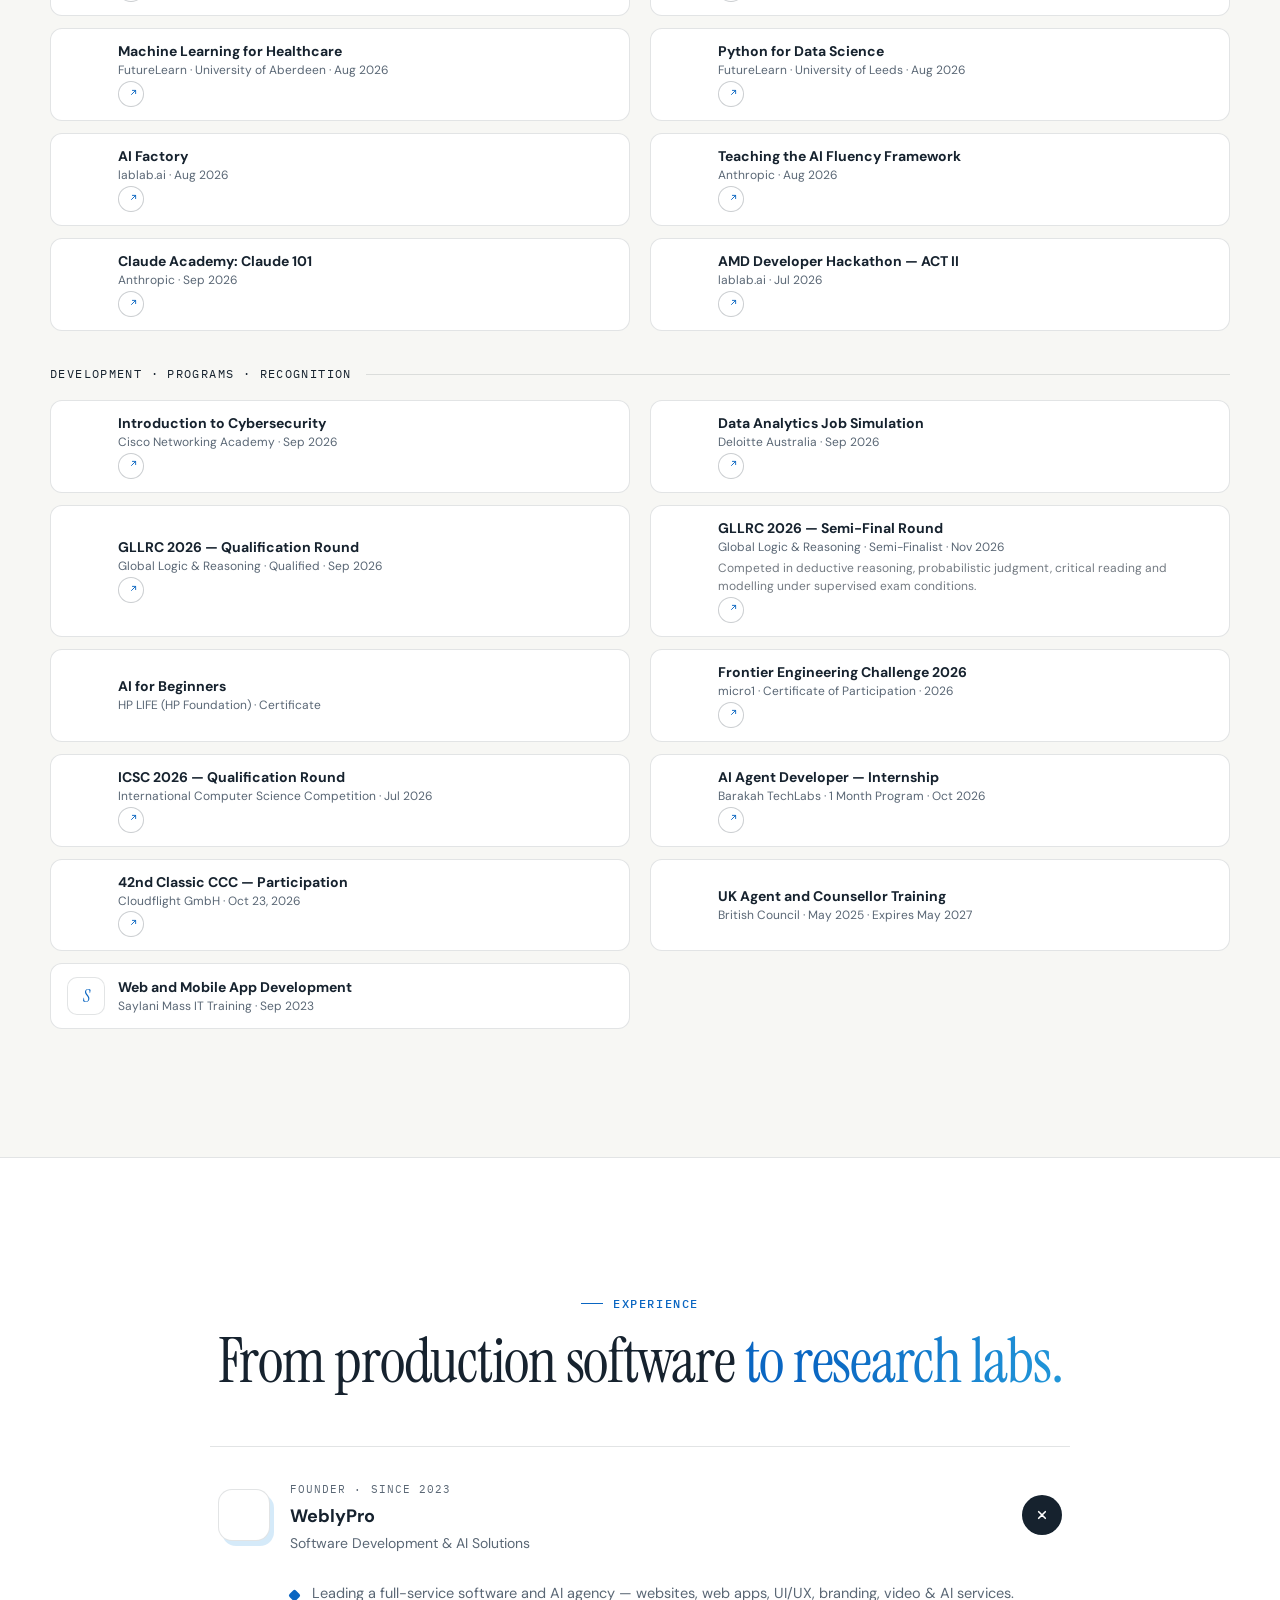
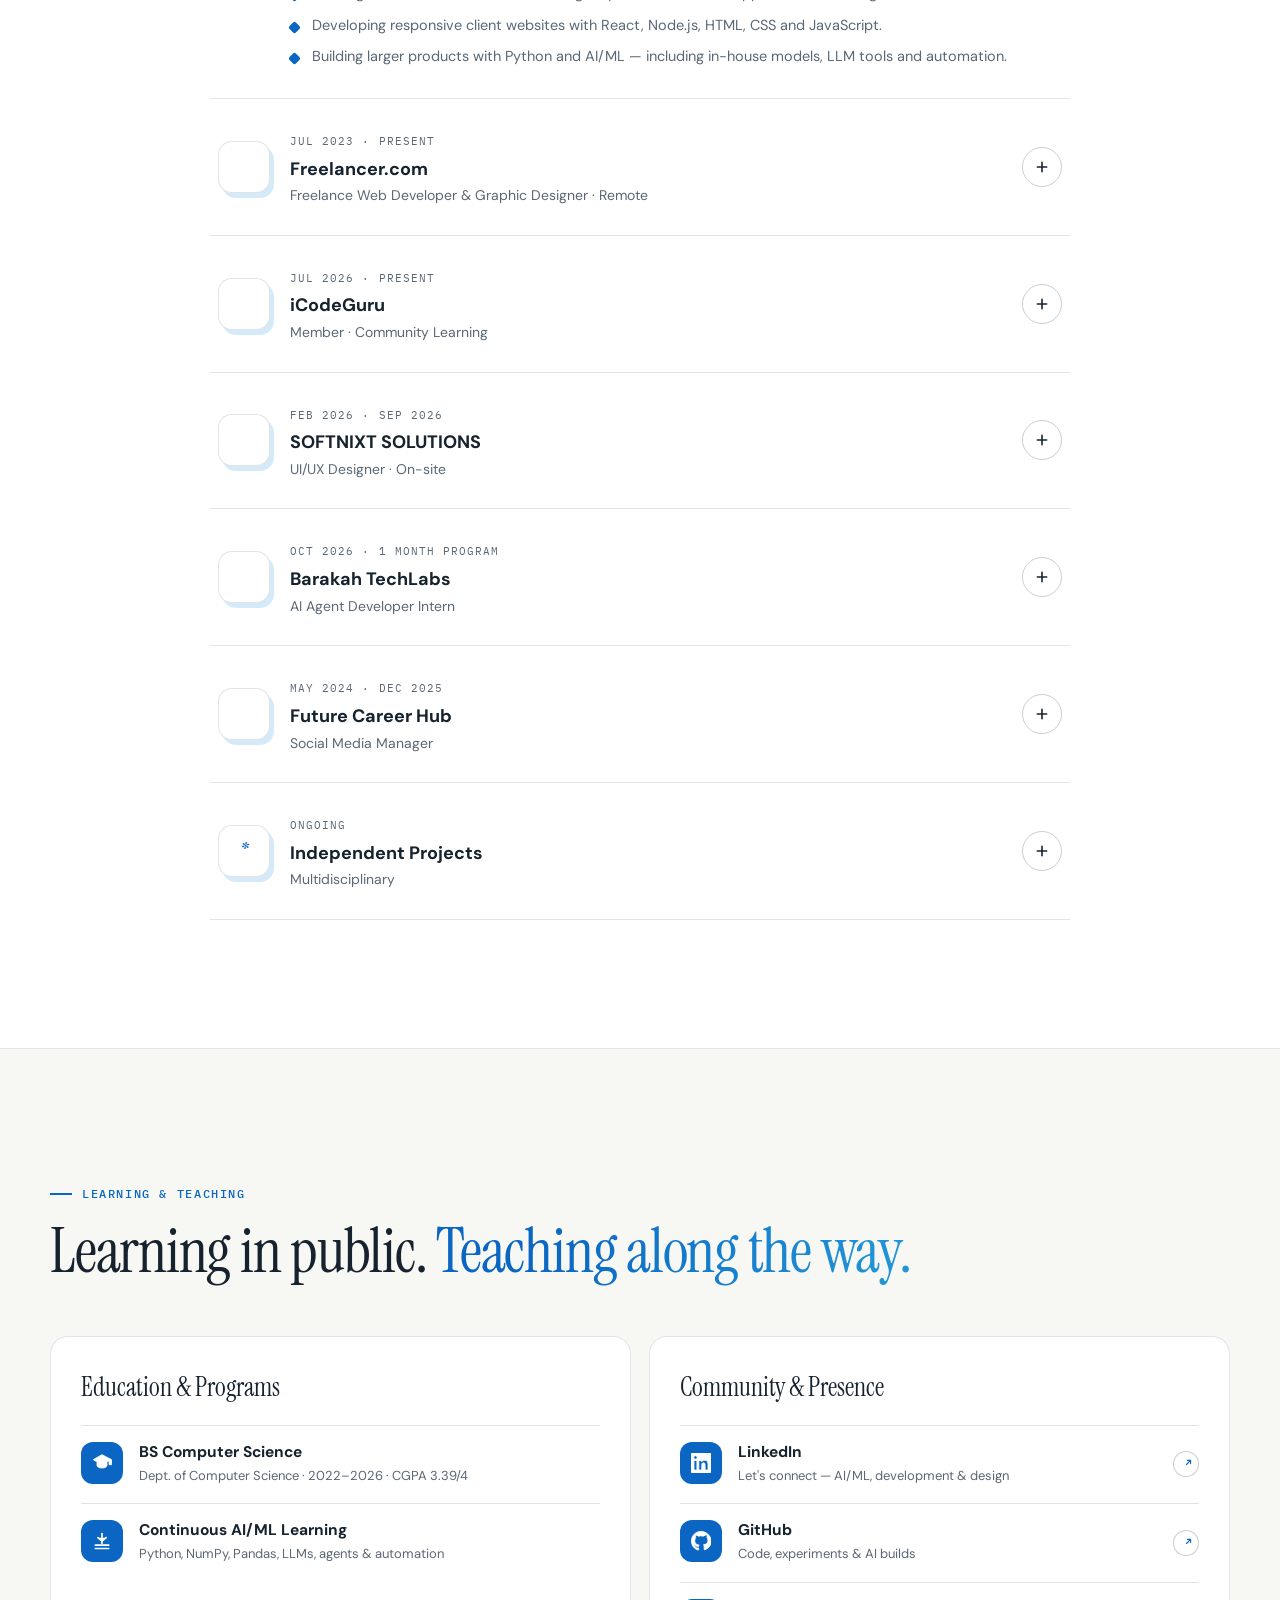
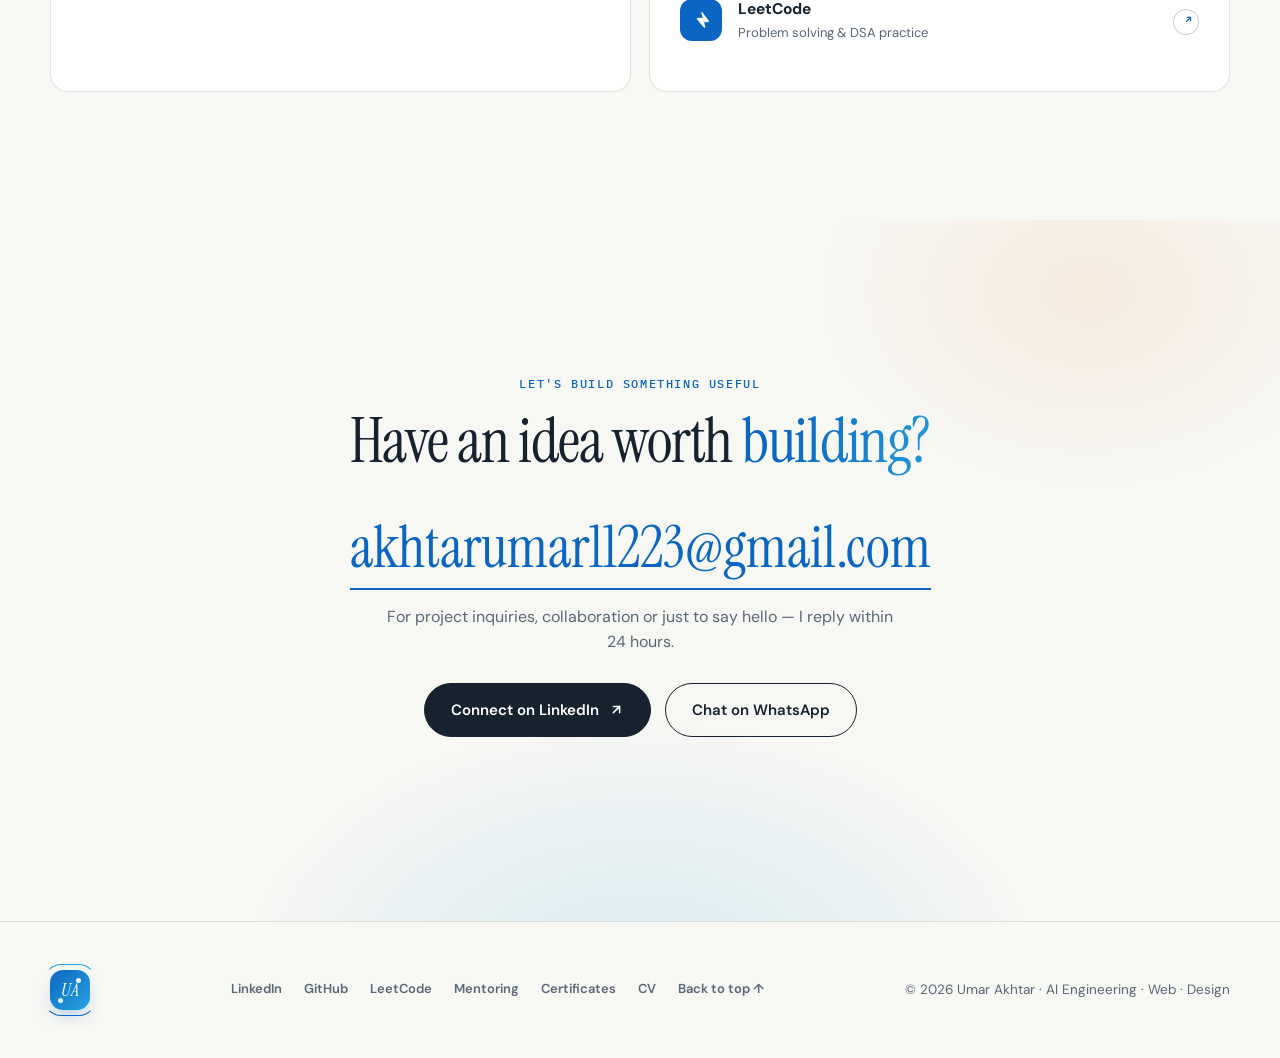
==== commit 4f0e44df: "Update mentor certificates for Ericsson and GenAI; add NASA Space Apps certificate" ====
--- a/index.html
+++ b/index.html
@@ -394,9 +394,9 @@
 
     <div class="cert-item reveal"><img class="ci-logo" src="https://favicon.im/devpost.com" alt="Devpost logo" loading="lazy" /><div class="ci-main"><b>Arbiter Hacks V1</b><span class="ci-org">Judge · Devpost · Global</span><span class="ci-desc">International judging panel — evaluating AI and software projects for technical quality, innovation and real-world impact.</span><a class="cert-arrow" href="https://arbiter-hacks-v1.devpost.com/" target="_blank" rel="noopener" aria-label="Arbiter Hacks V1 on Devpost"><svg viewBox="0 0 24 24" fill="none" stroke="currentColor" stroke-width="2" stroke-linecap="round" stroke-linejoin="round"><path d="M14 3h7v7M21 3l-9 9"/></svg></a></div></div>
 
-    <div class="cert-item reveal"><img class="ci-logo" src="https://www.google.com/s2/favicons?domain=ericsson.com&sz=128" alt="Ericsson logo" loading="lazy" /><div class="ci-main"><b>Ericsson Sustainability Challenge</b><span class="ci-org">Mentor · Hack for Earth · Gulf · Online</span><span class="ci-desc">Guiding student teams in developing sustainability solutions at the Gulf 2026 online hackathon.</span><a class="cert-arrow" href="https://drive.google.com/file/d/1-dpWrA6CPQ4ej_RYEcDizU-a2ru4x7jw/view" target="_blank" rel="noopener" aria-label="Mentor badge"><svg viewBox="0 0 24 24" fill="none" stroke="currentColor" stroke-width="2" stroke-linecap="round" stroke-linejoin="round"><path d="M14 3h7v7M21 3l-9 9"/></svg></a></div></div>
-
-    <div class="cert-item reveal"><img class="ci-logo" src="https://www.google.com/s2/favicons?domain=genai.works&sz=128" alt="GenAI Works logo" loading="lazy" /><div class="ci-main"><b>Open Agent Hackathon 2026</b><span class="ci-org">Mentor · GenAI Works · USA · Remote</span><span class="ci-desc">Answering technical and product questions for AI-agent teams.</span><a class="cert-arrow" href="https://drive.google.com/file/d/1HM9iH6bz1Rtc5RUprQjwQ57EUoWxxyxa/view" target="_blank" rel="noopener" aria-label="Mentor acceptance"><svg viewBox="0 0 24 24" fill="none" stroke="currentColor" stroke-width="2" stroke-linecap="round" stroke-linejoin="round"><path d="M14 3h7v7M21 3l-9 9"/></svg></a></div></div>
+    <div class="cert-item reveal"><img class="ci-logo" src="https://www.google.com/s2/favicons?domain=ericsson.com&sz=128" alt="Ericsson logo" loading="lazy" /><div class="ci-main"><b>Ericsson Sustainability Challenge</b><span class="ci-org">Mentor · Hack for Earth · Gulf · Online</span><span class="ci-desc">Recognised as a Mentor in the Gulf 2026 challenge, guiding student teams on sustainability solutions.</span><a class="cert-arrow" href="https://drive.google.com/file/d/1CAQ9t9gsAMd5MUhGREIrLj6LVnzDV27f/view" target="_blank" rel="noopener" aria-label="Mentor certificate"><svg viewBox="0 0 24 24" fill="none" stroke="currentColor" stroke-width="2" stroke-linecap="round" stroke-linejoin="round"><path d="M14 3h7v7M21 3l-9 9"/></svg></a></div></div>
+
+    <div class="cert-item reveal"><img class="ci-logo" src="https://www.google.com/s2/favicons?domain=genai.works&sz=128" alt="GenAI Works logo" loading="lazy" /><div class="ci-main"><b>Open Agent Hackathon 2026</b><span class="ci-org">Outstanding Mentor · GenAI Works · USA · Remote</span><span class="ci-desc">Recognised as an Outstanding Mentor for guidance and support to participating AI-agent teams.</span><a class="cert-arrow" href="https://hackathon-server.genai.works/api/v1/certificates/file/CERT-2026-H43MU/" target="_blank" rel="noopener" aria-label="Outstanding Mentor certificate"><svg viewBox="0 0 24 24" fill="none" stroke="currentColor" stroke-width="2" stroke-linecap="round" stroke-linejoin="round"><path d="M14 3h7v7M21 3l-9 9"/></svg></a></div></div>
 
     <div class="cert-item reveal"><img class="ci-logo" src="https://favicon.im/ohack.dev" alt="Opportunity Hack logo" loading="lazy" /><div class="ci-main"><b>Opportunity Hack (OHack) · Fall 2026</b><span class="ci-org">Mentor · USA · Remote</span><span class="ci-desc">Supporting teams in building technology solutions.</span><a class="cert-arrow" href="https://www.ohack.dev/hack/fall-2026#mentor" target="_blank" rel="noopener" aria-label="Mentor role"><svg viewBox="0 0 24 24" fill="none" stroke="currentColor" stroke-width="2" stroke-linecap="round" stroke-linejoin="round"><path d="M14 3h7v7M21 3l-9 9"/></svg></a></div></div>
 
@@ -411,6 +411,8 @@
     <div class="cert-item reveal"><img class="ci-logo" src="https://favicon.im/lablab.ai" alt="lablab.ai logo" loading="lazy" /><div class="ci-main"><b>Vultr: Agent Rush Hackathon</b><span class="ci-org">lablab.ai · Participant Certificate · Nov 2026</span><a class="cert-arrow" href="https://lablab.build/u/@UmarAkhtar/ai-hackathons/vultr-hackathon/certificate" target="_blank" rel="noopener" aria-label="Verify credential"><svg viewBox="0 0 24 24" fill="none" stroke="currentColor" stroke-width="2" stroke-linecap="round" stroke-linejoin="round"><path d="M14 3h7v7M21 3l-9 9"/></svg></a></div></div>
 
     <div class="cert-item reveal"><img class="ci-logo" src="https://www.google.com/s2/favicons?domain=cardiffmet.ac.uk&sz=128" alt="Cardiff Metropolitan University logo" loading="lazy" /><div class="ci-main"><b>2nd OneEarth International Hackathon 2026</b><span class="ci-org">Cardiff Met · Univ. of Piraeus · USF · Participation · Oct 2026</span><span class="ci-desc">Presented Ecosort AI at the international OneEarth hackathon.</span><a class="cert-arrow" href="https://drive.google.com/file/d/14ozfey39C-YAf0GCFkRz4Hf6Par7u6u4/view?usp=sharing" target="_blank" rel="noopener" aria-label="Verify credential"><svg viewBox="0 0 24 24" fill="none" stroke="currentColor" stroke-width="2" stroke-linecap="round" stroke-linejoin="round"><path d="M14 3h7v7M21 3l-9 9"/></svg></a></div></div>
+
+    <div class="cert-item reveal"><img class="ci-logo" src="https://www.google.com/s2/favicons?domain=nasa.gov&sz=128" alt="NASA logo" loading="lazy" /><div class="ci-main"><b>NASA International Space Apps Challenge</b><span class="ci-org">NASA · Galactic Problem Solver · Participant · 2026</span><span class="ci-desc">Awarded for outstanding participation and efforts to address real-world challenges.</span><a class="cert-arrow" href="https://drive.google.com/file/d/1plr4zSdtxTvjyenmBnaNt1VEG787pF1c/view?usp=sharing" target="_blank" rel="noopener" aria-label="Verify credential"><svg viewBox="0 0 24 24" fill="none" stroke="currentColor" stroke-width="2" stroke-linecap="round" stroke-linejoin="round"><path d="M14 3h7v7M21 3l-9 9"/></svg></a></div></div>
 
     <div class="cert-item reveal"><img class="ci-logo" src="https://www.google.com/s2/favicons?domain=google.com&sz=128" alt="Google logo" loading="lazy" /><div class="ci-main"><b>AI Fundamentals</b><span class="ci-org">Google (Coursera) · Sep 2026</span><a class="cert-arrow" href="https://www.coursera.org/account/accomplishments/verify/DO7OIMCGWB6C" target="_blank" rel="noopener" aria-label="Verify credential"><svg viewBox="0 0 24 24" fill="none" stroke="currentColor" stroke-width="2" stroke-linecap="round" stroke-linejoin="round"><path d="M14 3h7v7M21 3l-9 9"/></svg></a></div></div>
 
